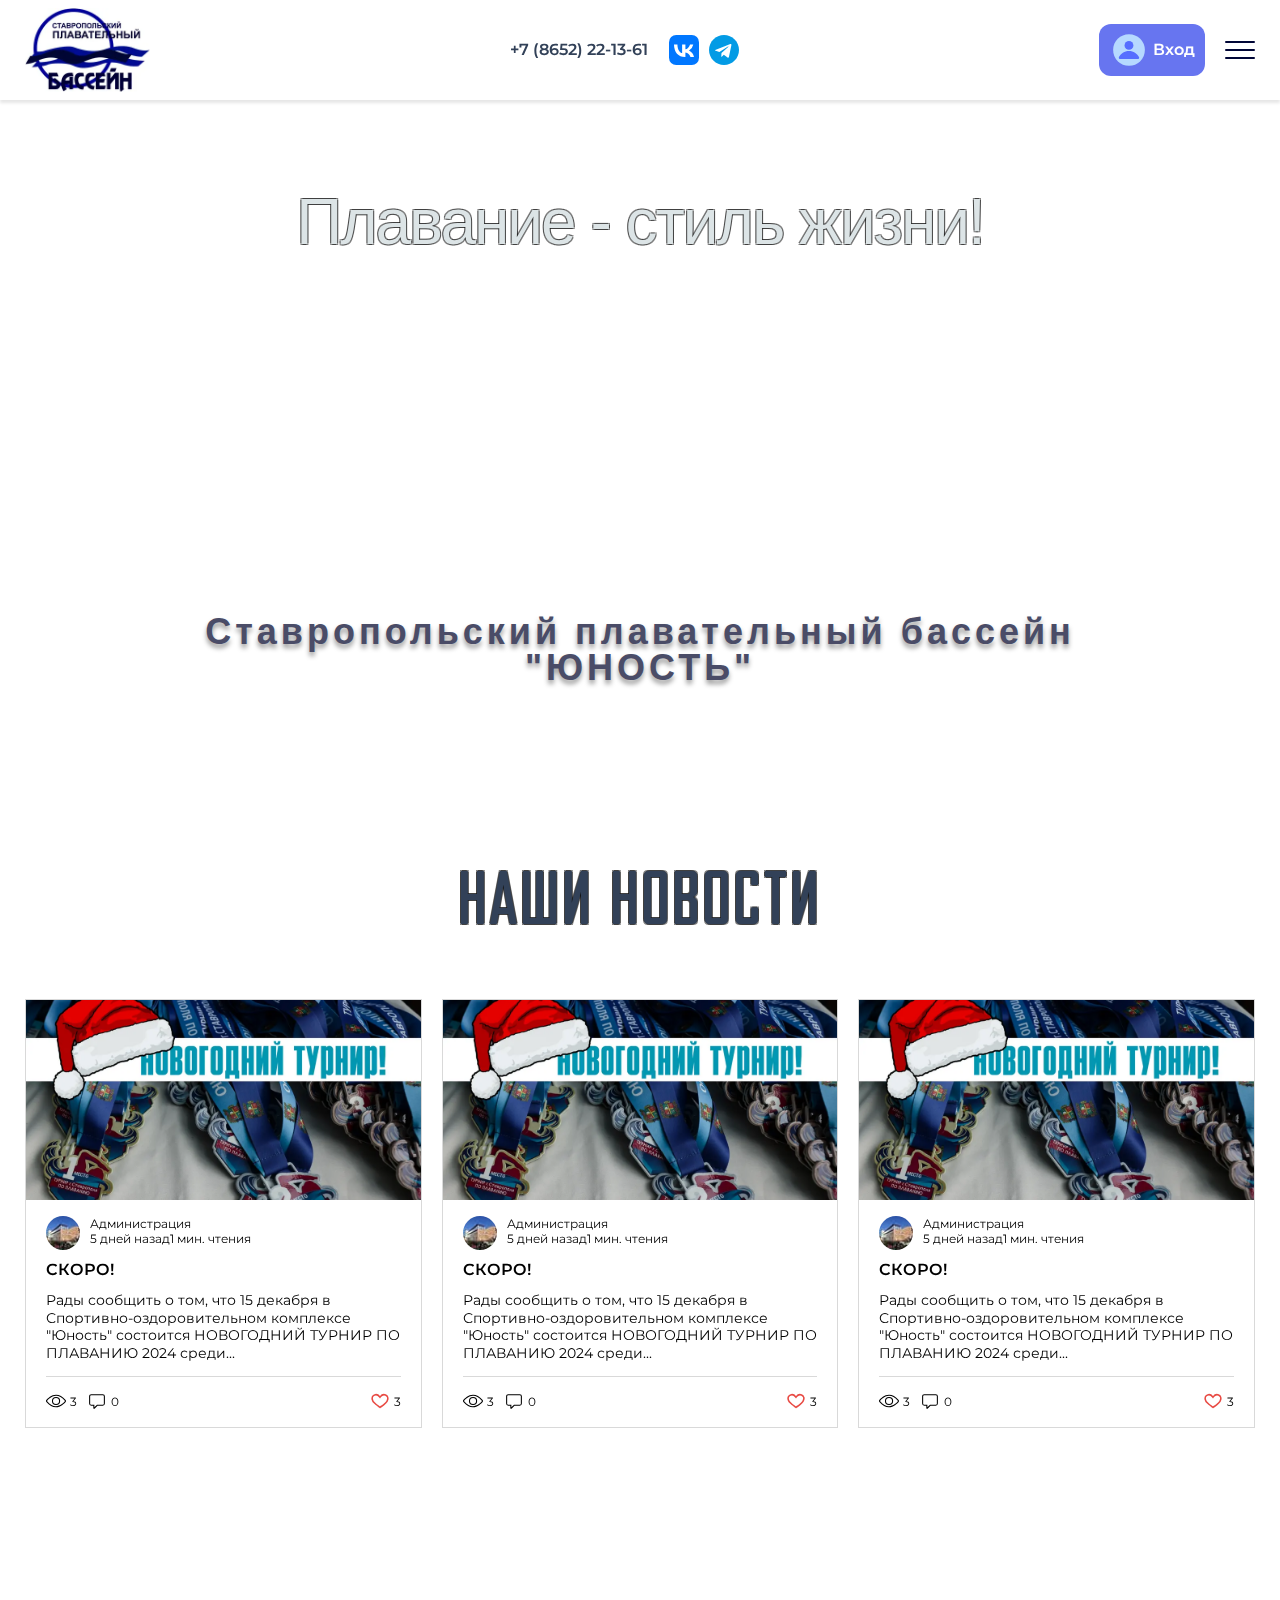
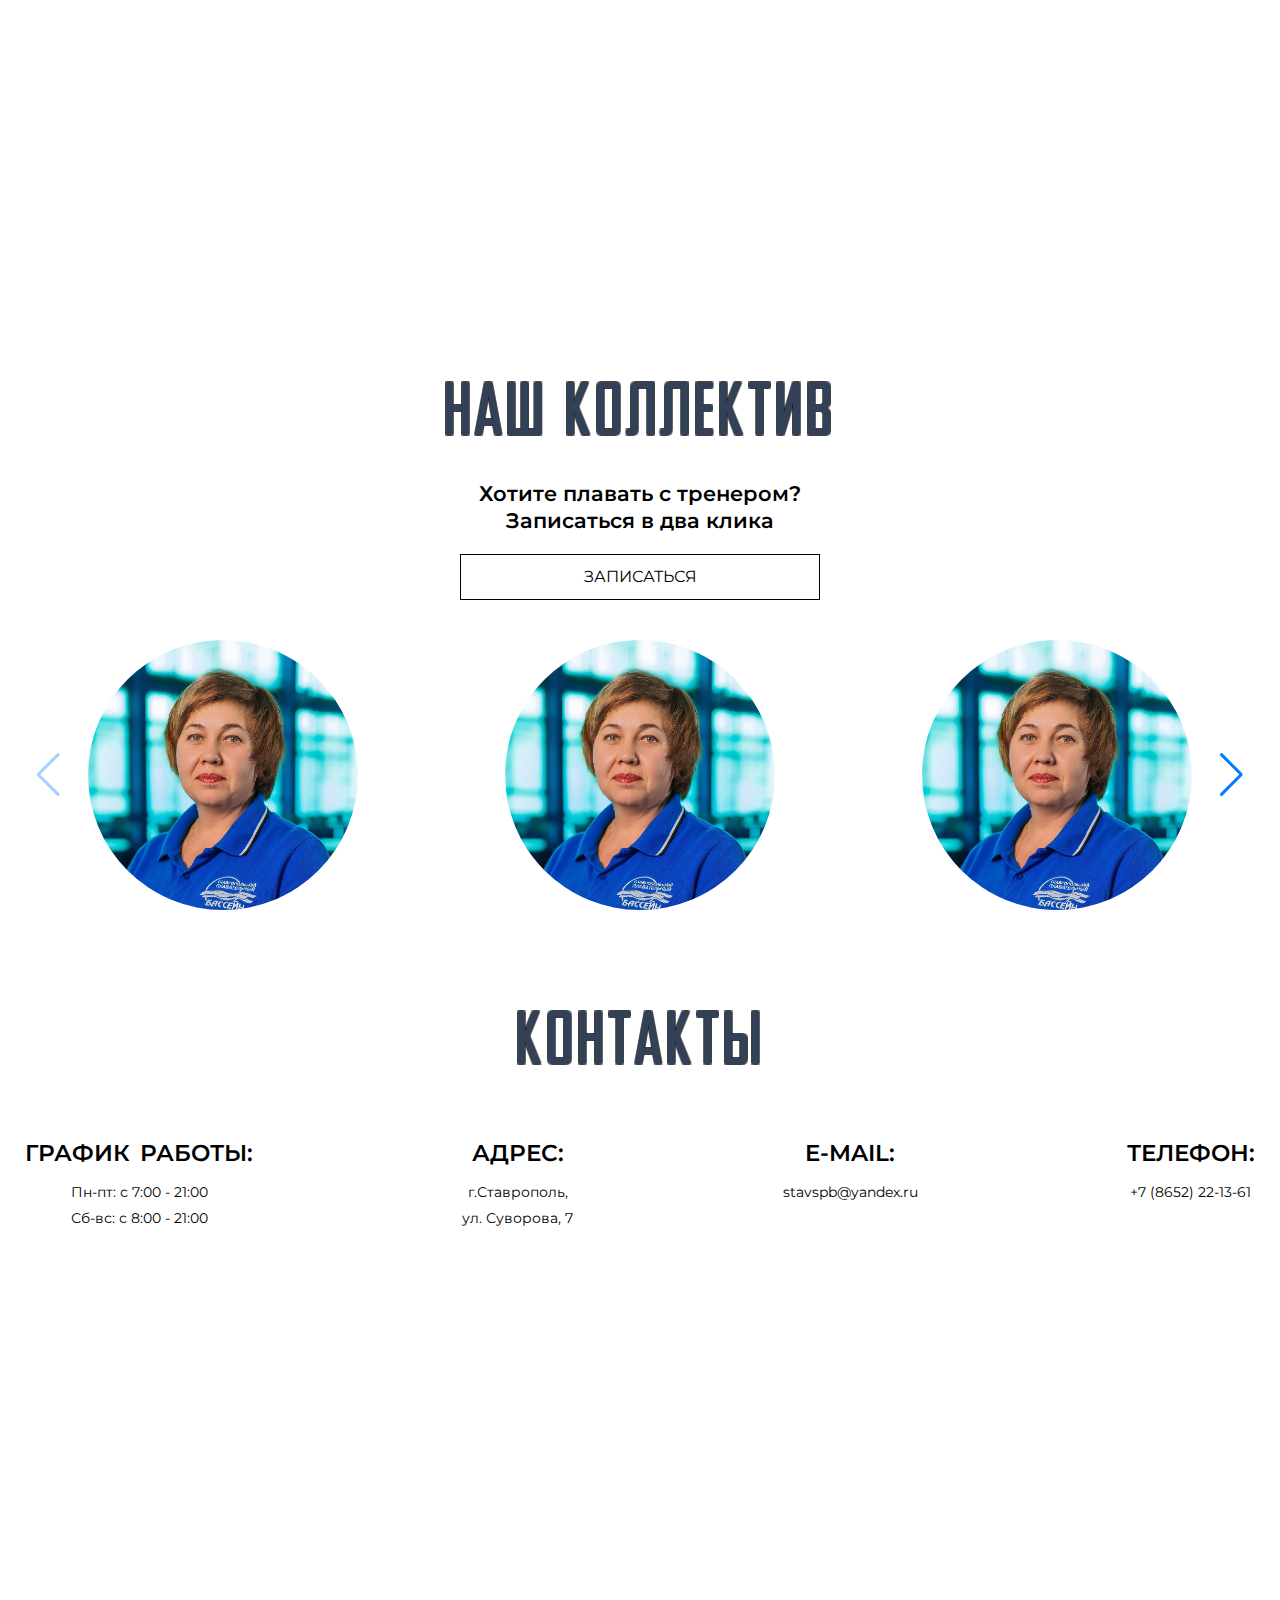
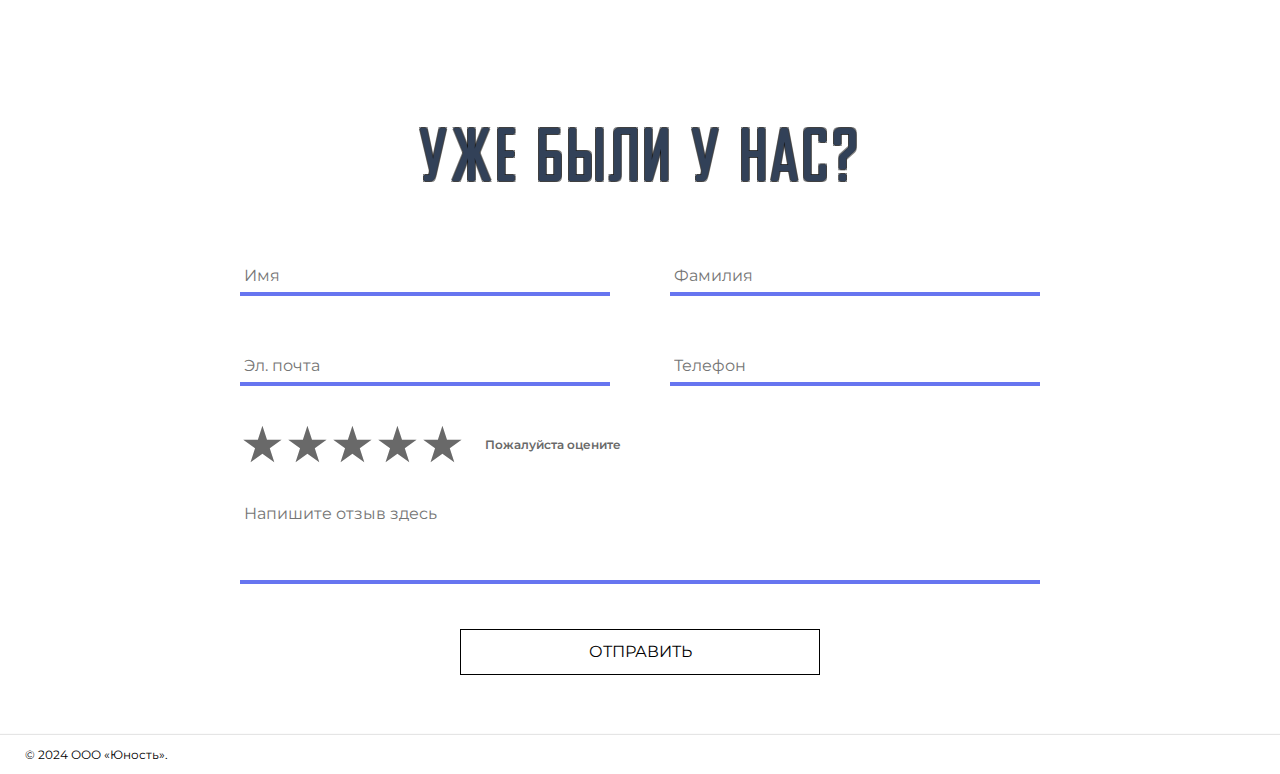
==== index.html @ 1361cef0 "1st" ====
<!doctype html>
<html lang="ru">

<head>
	<title>Noname</title>
	<meta charset="UTF-8" />
	<meta name="format-detection" content="telephone=no" />
	<!-- <style>body{opacity: 0;}</style> -->
	<link rel="stylesheet" href="css/style.min.css?_v=20241114011508" />
	<link rel="shortcut icon" href="favicon.ico" />
	<!-- <meta name="robots" content="noindex, nofollow"> -->
	<meta name="viewport" content="width=device-width, initial-scale=1.0" />
	<script src="https://api-maps.yandex.ru/2.1/?lang=ru_RU&amp;apikey=5bf7b08f-f96e-4f5e-b6ae-241251e7680e&_v=20241114011508"></script>
</head>

<body>
	<div class="wrapper">
		<header class="header">
			<div class="header__container">
				<div class="header__content">
					<a href="#" class="header__logo">
						<picture><source srcset="img/logo.webp" type="image/webp"><img src="img/logo.png" alt="" /></picture>
					</a>
					<ul class="header__list list-icons" data-da=".header__menu, 420, 1">
						<li class="list-icons__item" data-da=".menu__links, 550">
							<a href="tel:+78652221361" class="list-icons__link list-icons__link-phone">
								<span>+7 (8652) 22-13-61</span>
							</a>
						</li>
						<li class="list-icons__item">
							<a href="viber://chat?number=79637381992" class="list-icons__link">
								<svg>
									<use href="img/icons/icons.svg#vk"></use>
								</svg>
							</a>
						</li>
						<li class="list-icons__item">
							<a href="https://t.me/WinMedia39" class="list-icons__link">
								<svg>
									<use href="img/icons/icons.svg#tg"></use>
								</svg>
							</a>
						</li>
					</ul>
					<div class="header__right">
						<a href="#" class="btn header__link" data-da=".menu__links, 420">
							<svg>
								<use xlink:href="img/icons/icons.svg#profile"></use>
							</svg>
							<span>Вход</span>
						</a>
						<div class="header__menu menu">
							<button type="button" class="menu__icon icon-menu"><span></span></button>
							<nav class="menu__body">
								<div class="menu__container">
									<ul class="menu__links links">
										<li class="links__item">
											<a href="index.html" class="links__link">Главная</a>
										</li>
										<li class="links__item">
											<a href="about.html" class="links__link">О нас</a>
										</li>
										<li class="links__item">
											<a href="price.html" class="links__link">Прайс-лист</a>
										</li>
										<li class="links__item">
											<a href="time.html" class="links__link">Расписание групп</a>
										</li>
										<li class="links__item">
											<a href="water.html" class="links__link">Качество воды</a>
										</li>
										<!-- <li class="links__item">
                  <a href="#" class="links__link">Блог</a>
                </li> -->
									</ul>
								</div>
							</nav>
						</div>
					</div>
				</div>
			</div>
		</header>

		<main class="main">
			<section class="section-main">
				<div class="section-main__content">
					<video class="section-main__video" src="img/preview.mp4" autoplay muted loop></video>
					<div class="section-main__text">
						<h2 class="section-main__title">Плавание - стиль жизни!</h2>
						<h1 class="section-main__subtitle">Ставропольский плавательный бассейн "ЮНОСТЬ"</h1>
					</div>
				</div>
			</section>
			<section class="section-news">
				<div class="section-news__container">
					<h3 class="section-news__title title">НАШИ НОВОСТИ</h3>

					<div class="section-news__slider swiper">
						<div class="section-news__wrapper swiper-wrapper">
							<div class="section-news__slide swiper-slide">
								<div class="section-news__card card">
									<div class="card__img">
										<picture><source srcset="img/news/news1.webp" type="image/webp"><img src="img/news/news1.png" alt="" /></picture>
									</div>
									<div class="card__content">
										<div class="card__head card-head">
											<div class="card-head__ava">
												<picture><source srcset="img/news/ava1.webp" type="image/webp"><img src="img/news/ava1.jpg" alt="" /></picture>
											</div>
											<div class="card-head__author">
												<div class="card-head__name">Администрация</div>
												<div class="card-head__time">
													<span>5 дней назад</span>
													<span>1 мин. чтения</span>
												</div>
											</div>
										</div>
										<div class="card__title">СКОРО!</div>
										<p class="card__subtitle">
											Рады сообщить о том, что 15 декабря в Спортивно-оздоровительном комплексе "Юность" состоится
											НОВОГОДНИЙ ТУРНИР ПО ПЛАВАНИЮ 2024 среди...
										</p>
										<div class="card__foot">
											<ul class="card__icons">
												<li class="card__icon">
													<div class="card__link">
														<svg>
															<use xlink:href="img/icons/icons.svg#view"></use>
														</svg>
														<span>3</span>
													</div>
												</li>
												<li class="card__icon">
													<a href="#" class="card__link card__link-comment">
														<svg>
															<use xlink:href="img/icons/icons.svg#comment"></use>
														</svg>
														<span>0</span>
													</a>
												</li>
											</ul>
											<a href="#" class="card__link card__link-like">
												<svg>
													<use xlink:href="img/icons/icons.svg#like"></use>
												</svg>
												<span>3</span>
											</a>
										</div>
									</div>
								</div>
							</div>
							<div class="section-news__slide swiper-slide">
								<div class="section-news__card card">
									<div class="card__img">
										<picture><source srcset="img/news/news1.webp" type="image/webp"><img src="img/news/news1.png" alt="" /></picture>
									</div>
									<div class="card__content">
										<div class="card__head card-head">
											<div class="card-head__ava">
												<picture><source srcset="img/news/ava1.webp" type="image/webp"><img src="img/news/ava1.jpg" alt="" /></picture>
											</div>
											<div class="card-head__author">
												<div class="card-head__name">Администрация</div>
												<div class="card-head__time">
													<span>5 дней назад</span>
													<span>1 мин. чтения</span>
												</div>
											</div>
										</div>
										<div class="card__title">СКОРО!</div>
										<p class="card__subtitle">
											Рады сообщить о том, что 15 декабря в Спортивно-оздоровительном комплексе "Юность" состоится
											НОВОГОДНИЙ ТУРНИР ПО ПЛАВАНИЮ 2024 среди...
										</p>
										<div class="card__foot">
											<ul class="card__icons">
												<li class="card__icon">
													<div class="card__link">
														<svg>
															<use xlink:href="img/icons/icons.svg#view"></use>
														</svg>
														<span>3</span>
													</div>
												</li>
												<li class="card__icon">
													<a href="#" class="card__link card__link-comment">
														<svg>
															<use xlink:href="img/icons/icons.svg#comment"></use>
														</svg>
														<span>0</span>
													</a>
												</li>
											</ul>
											<a href="#" class="card__link card__link-like">
												<svg>
													<use xlink:href="img/icons/icons.svg#like"></use>
												</svg>
												<span>3</span>
											</a>
										</div>
									</div>
								</div>
							</div>
							<div class="section-news__slide swiper-slide">
								<div class="section-news__card card">
									<div class="card__img">
										<picture><source srcset="img/news/news1.webp" type="image/webp"><img src="img/news/news1.png" alt="" /></picture>
									</div>
									<div class="card__content">
										<div class="card__head card-head">
											<div class="card-head__ava">
												<picture><source srcset="img/news/ava1.webp" type="image/webp"><img src="img/news/ava1.jpg" alt="" /></picture>
											</div>
											<div class="card-head__author">
												<div class="card-head__name">Администрация</div>
												<div class="card-head__time">
													<span>5 дней назад</span>
													<span>1 мин. чтения</span>
												</div>
											</div>
										</div>
										<div class="card__title">СКОРО!</div>
										<p class="card__subtitle">
											Рады сообщить о том, что 15 декабря в Спортивно-оздоровительном комплексе "Юность" состоится
											НОВОГОДНИЙ ТУРНИР ПО ПЛАВАНИЮ 2024 среди...
										</p>
										<div class="card__foot">
											<ul class="card__icons">
												<li class="card__icon">
													<div class="card__link">
														<svg>
															<use xlink:href="img/icons/icons.svg#view"></use>
														</svg>
														<span>3</span>
													</div>
												</li>
												<li class="card__icon">
													<a href="#" class="card__link card__link-comment">
														<svg>
															<use xlink:href="img/icons/icons.svg#comment"></use>
														</svg>
														<span>0</span>
													</a>
												</li>
											</ul>
											<a href="#" class="card__link card__link-like">
												<svg>
													<use xlink:href="img/icons/icons.svg#like"></use>
												</svg>
												<span>3</span>
											</a>
										</div>
									</div>
								</div>
							</div>
						</div>

						<div class="swiper-pagination swiper-pagination-news"></div>

						<button type="button" class="swiper-button-prev swiper-button-prev-news"></button>
						<button type="button" class="swiper-button-next swiper-button-next-news"></button>
					</div>
				</div>
			</section>
			<section class="section-video">
				<div class="section-video__container">
					<iframe frameborder="0" allowfullscreen="" allow="accelerometer; autoplay; clipboard-write; encrypted-media; gyroscope; picture-in-picture; web-share" referrerpolicy="strict-origin-when-cross-origin" title="Бассейн Юность" width="100%" height="100%" src="https://www.youtube.com/embed/LlNgFxNyD-4?autoplay=0&amp;mute=0&amp;controls=1&amp;loop=0&amp;origin=https%3A%2F%2Fwww.spb26.com&amp;playsinline=1&amp;enablejsapi=1&amp;widgetid=1" id="widget2" data-gtm-yt-inspected-7="true" class="section-video__video"></iframe>
				</div>
			</section>
			<section class="section-team">
				<div class="section-team__container">
					<div class="section-team__content">
						<h3 class="section-team__title title">НАШ КОЛЛЕКТИВ</h3>
						<p class="section-team__subtitle">
							<span>Хотите плавать с тренером? Записаться в два клика</span>
						</p>
						<div class="section-team__button">
							<a href="#" class="section-team__btn btn-outline">Записаться</a>
						</div>
						<div class="section-team__slider swiper">
							<div data-gallery class="section-team__wrapper swiper-wrapper">
								<div class="section-team__slide swiper-slide">
									<div class="section-team__slide">
										<a href="img/team/2.jpg" class="section-team__link">
											<picture><source srcset="img/team/1.webp" type="image/webp"><img src="img/team/1.jpg" alt="" /></picture>
										</a>
									</div>
								</div>
								<div class="section-team__slide swiper-slide">
									<div class="section-team__slide">
										<a href="img/team/2.jpg" class="section-team__link">
											<picture><source srcset="img/team/1.webp" type="image/webp"><img src="img/team/1.jpg" alt="" /></picture>
										</a>
									</div>
								</div>
								<div class="section-team__slide swiper-slide">
									<div class="section-team__slide">
										<a href="img/team/2.jpg" class="section-team__link">
											<picture><source srcset="img/team/1.webp" type="image/webp"><img src="img/team/1.jpg" alt="" /></picture>
										</a>
									</div>
								</div>
								<div class="section-team__slide swiper-slide">
									<div class="section-team__slide">
										<a href="img/team/2.jpg" class="section-team__link">
											<picture><source srcset="img/team/1.webp" type="image/webp"><img src="img/team/1.jpg" alt="" /></picture>
										</a>
									</div>
								</div>
							</div>

							<button type="button" class="swiper-button-prev swiper-button-prev-team"></button>
							<button type="button" class="swiper-button-next swiper-button-next-team"></button>
						</div>
					</div>
				</div>
			</section>
			<section class="section-contacts">
				<div class="section-contacts__container">
					<h3 class="section-contacts__title title">КОНТАКТЫ</h3>
					<ul class="section-contacts__list list-info">
						<li>
							<h4 class="list-info__title">ГРАФИК РАБОТЫ:</h4>
							<div class="list-info__subtitle">
								<span>Пн-пт: с 7:00 - 21:00</span>
								<span>Сб-вс: с 8:00 - 21:00</span>
							</div>
						</li>
						<li>
							<h4 class="list-info__title">АДРЕС:</h4>
							<div class="list-info__subtitle">
								<span>г.Ставрополь,</span>
								<span>ул. Суворова, 7</span>
							</div>
						</li>
						<li>
							<h4 class="list-info__title">E-MAIL:</h4>
							<div class="list-info__subtitle">
								<a href="#" class="list-info__link">stavspb@yandex.ru</a>
							</div>
						</li>
						<li>
							<h4 class="list-info__title">ТЕЛЕФОН:</h4>
							<div class="list-info__subtitle">
								<span>+7 (8652) 22-13-61</span>
							</div>
						</li>
					</ul>
					<div class="section-contacts__map map">
						<div id="map"></div>
					</div>
				</div>
			</section>
			<section class="section-form">
				<div class="section-form__container">
					<div class="section-form__content">
						<h3 class="section-form__title title">УЖЕ БЫЛИ У НАС?</h3>
						<form action="#" class="section-form__form form">
							<ul class="form__inputs">
								<li class="form__input">
									<input autocomplete="off" type="text" name="form[]" data-error="" placeholder="Имя" class="form__data input" />
								</li>
								<li class="form__input">
									<input autocomplete="off" type="text" name="form[]" data-error="" placeholder="Фамилия" class="form__data input" />
								</li>
								<li class="form__input">
									<input autocomplete="off" type="text" name="form[]" data-error="" placeholder="Эл. почта" class="form__data input" />
								</li>
								<li class="form__input">
									<input autocomplete="off" type="text" name="form[]" data-error="" placeholder="Телефон" class="form__data input" />
								</li>
							</ul>
							<div class="form__rating rating rating_set">
								<div class="rating__body">
									<div class="rating__active"></div>
									<div class="rating__items">
										<input type="radio" class="rating__item" value="1" data-rating="Плохо" name="rating" />
										<input type="radio" class="rating__item" value="2" data-rating="Средне" name="rating" />
										<input type="radio" class="rating__item" value="3" data-rating="Хорошо" name="rating" />
										<input type="radio" class="rating__item" value="4" data-rating="Очень хорошо
                    " name="rating" />
										<input type="radio" class="rating__item" value="5" data-rating="Великолепно" name="rating" />
									</div>
								</div>
								<div class="rating__value">Пожалуйста оцените</div>
							</div>
							<textarea placeholder="Напишите отзыв здесь" name="#" id="#" class="form__textarea textarea"></textarea>
							<div class="form__button">
								<button class="form__btn btn-outline">Отправить</button>
							</div>
						</form>
					</div>
				</div>
			</section>
		</main>
		<footer class="footer">
			<div class="footer__container">
				<div class="footer__text">
					<p class="footer__info">
						<span>© 2024 ООО «Юность».</span>
					</p>
				</div>
			</div>
		</footer>

	</div>
	<script src="js/app.min.js?_v=20241114011508"></script>

</body>

</html>
---- css/style.min.css ----
@import url(https://fonts.googleapis.com/css?family=Montserrat:regular,500,600,700&display=swap);@import url(https://fonts.googleapis.com/css?family=Open+Sans:300,regular,500,600,700,800,300italic,italic,500italic,600italic,700italic,800italic);@import url(https://fonts.googleapis.com/css?family=Oswald:200,300,regular,500,600,700);@font-face{font-family:Agency;font-display:swap;src:url(../fonts/Agency.woff2) format("woff2"),url(../fonts/Agency.woff) format("woff");font-weight:400;font-style:normal}@font-face{font-family:Headlines;font-display:swap;src:url(../fonts/Headlines-Bold.woff2) format("woff2"),url(../fonts/Headlines-Bold.woff) format("woff");font-weight:700;font-style:normal}@font-face{font-family:Headlines;font-display:swap;src:url(../fonts/Headlines-Regular.woff2) format("woff2"),url(../fonts/Headlines-Regular.woff) format("woff");font-weight:400;font-style:normal}*{padding:0;margin:0;border:0}*,:after,:before{-webkit-box-sizing:border-box;box-sizing:border-box}body,html{height:100%;min-width:320px}body{line-height:1;font-family:Montserrat;font-size:1rem;-ms-text-size-adjust:100%;-moz-text-size-adjust:100%;-webkit-text-size-adjust:100%;-webkit-font-smoothing:antialiased;-moz-osx-font-smoothing:grayscale}button,input,textarea{font-family:Montserrat;font-size:inherit;line-height:inherit}button{cursor:pointer;color:inherit;background-color:rgba(0,0,0,0)}a{color:inherit;text-decoration:none}ul li{list-style:none}img{vertical-align:top}h1,h2,h3,h4,h5,h6{font-weight:inherit;font-size:inherit}.wrapper{min-height:100%;display:-webkit-box;display:-ms-flexbox;display:flex;-webkit-box-orient:vertical;-webkit-box-direction:normal;-ms-flex-direction:column;flex-direction:column;overflow:hidden;font-weight:400;background:#fff;font-family:Montserrat;color:#000;line-height:1.25}@supports (overflow:clip){.wrapper{overflow:clip}}.wrapper>main{-webkit-box-flex:1;-ms-flex:1 1 auto;flex:1 1 auto}.wrapper>*{min-width:0}[class*=__container]{max-width:78.75rem;margin:0 auto;padding:0 .9375rem}input[type=email],input[type=tel],input[type=text],textarea{-webkit-appearance:none;-moz-appearance:none;appearance:none}.input{border-radius:0!important;width:100%;display:block;padding:0 20px;border:1px solid #eee}.input[placeholder]:not([data-placeholder-nohiden])::-webkit-input-placeholder{-webkit-transition:opacity .3s;transition:opacity .3s}.input[placeholder]:not([data-placeholder-nohiden])::-moz-placeholder{-moz-transition:opacity .3s;transition:opacity .3s}.input[placeholder]:not([data-placeholder-nohiden]):-ms-input-placeholder{-ms-transition:opacity .3s;transition:opacity .3s}.input[placeholder]:not([data-placeholder-nohiden])::-ms-input-placeholder{-ms-transition:opacity .3s;transition:opacity .3s}.input[placeholder]:not([data-placeholder-nohiden])::placeholder{-webkit-transition:opacity .3s;transition:opacity .3s}.input[placeholder]:not([data-placeholder-nohiden]):focus::-webkit-input-placeholder{opacity:0}.input[placeholder]:not([data-placeholder-nohiden]):focus::-moz-placeholder{opacity:0}.input[placeholder]:not([data-placeholder-nohiden]):focus:-ms-input-placeholder{opacity:0}.input[placeholder]:not([data-placeholder-nohiden]):focus::-ms-input-placeholder{opacity:0}.input[placeholder]:not([data-placeholder-nohiden]):focus::placeholder{opacity:0}textarea.input{resize:none;padding:0 0}.rating{display:-webkit-box;display:-ms-flexbox;display:flex;-webkit-box-align:end;-ms-flex-align:end;align-items:flex-end;font-size:50px;line-height:.75;-webkit-transition:opacity .3s ease 0s;transition:opacity .3s ease 0s;color:#696969}.rating.rating_sending{opacity:.2}.rating.rating_set .rating__active,.rating.rating_set .rating__item{cursor:pointer}.rating__body{position:relative}.rating__body::before{content:"★★★★★";display:block}.rating__active{position:absolute;width:0%;height:100%;top:0;left:0;overflow:hidden}.rating__active::before{content:"★★★★★";position:absolute;display:-webkit-box;display:-ms-flexbox;display:flex;width:100%;height:100%;top:0;left:0;color:#ffd300}.rating__items{display:-webkit-box;display:-ms-flexbox;display:flex;position:absolute;width:100%;height:100%;top:0;left:0}.rating__item{-webkit-box-flex:0;-ms-flex:0 0 20%;flex:0 0 20%;height:100%;opacity:0}.rating__value{font-size:12px;font-weight:600;color:#696969;line-height:1;padding:0 0 0 10px}[class*=-ibg]{position:relative}[class*=-ibg] img{position:absolute;width:100%;height:100%;top:0;left:0;-o-object-fit:cover;object-fit:cover}[class*=-ibg--contain] img{-o-object-fit:contain;object-fit:contain}.btn{padding:6px 10px;border-radius:12px;background-color:#6775f0;color:#fff;font-weight:600;-webkit-transition:all .3s ease 0s;transition:all .3s ease 0s}.btn:hover{background-color:#5e6ad6}.title{text-align:center;font-family:Agency;font-size:100px;color:#324158;letter-spacing:4px;text-shadow:rgba(0,0,0,.498) -1px -1px 0,rgba(0,0,0,.498) -1px 1px 0,rgba(0,0,0,.498) 1px 1px 0,rgba(0,0,0,.498) 1px -1px 0}.input{padding-left:4px;padding-right:4px;padding-bottom:6px;border:none;border-bottom:4px solid #6775f0}.input:focus{outline:0}.textarea{padding-left:4px;padding-right:4px;padding-bottom:6px;border:none;border-bottom:4px solid #6775f0;width:100%;resize:none}.textarea:focus{outline:0}.btn-outline{display:-webkit-inline-box;display:-ms-inline-flexbox;display:inline-flex;-webkit-box-align:center;-ms-flex-align:center;align-items:center;-webkit-box-pack:center;-ms-flex-pack:center;justify-content:center;border:1px solid #000;max-width:360px;width:100%;padding:12px;text-transform:uppercase;-webkit-transition:all .3s ease 0s;transition:all .3s ease 0s}.btn-outline:hover{border:1px solid #fff;color:#fff;background-color:#000}.btn-dark{display:-webkit-inline-box;display:-ms-inline-flexbox;display:inline-flex;-webkit-box-align:center;-ms-flex-align:center;align-items:center;-webkit-box-pack:center;-ms-flex-pack:center;justify-content:center;border:1px solid #fff;background-color:#000;color:#fff;max-width:360px;width:100%;padding:12px;text-transform:uppercase;-webkit-transition:all .3s ease 0s;transition:all .3s ease 0s}.btn-dark:hover{border:1px solid #000;background-color:#111}.title-main{text-align:center;font-family:Oswald;font-size:34px;color:#324158;letter-spacing:4px;text-shadow:rgba(0,0,0,.4) 0 4px 5px}.subtitle{font-family:Oswald;font-size:26px;line-height:1.5}.header{z-index:100;background-color:#fff;position:fixed;width:100%;-webkit-box-shadow:0 3px 3px 0 rgba(0,0,0,.1019607843);box-shadow:0 3px 3px 0 rgba(0,0,0,.1019607843)}.header__content{padding-top:8px;padding-bottom:8px;display:-webkit-box;display:-ms-flexbox;display:flex;-webkit-box-pack:justify;-ms-flex-pack:justify;justify-content:space-between;-webkit-box-align:center;-ms-flex-align:center;align-items:center}.header__right{display:-webkit-box;display:-ms-flexbox;display:flex;-webkit-box-align:center;-ms-flex-align:center;align-items:center;gap:20px}.header__logo{display:-webkit-inline-box;display:-ms-inline-flexbox;display:inline-flex;height:100%}.header__logo img{height:94px;width:auto}.header__list{display:-webkit-box;display:-ms-flexbox;display:flex;gap:10px}.header__menu{display:-webkit-box;display:-ms-flexbox;display:flex;-webkit-box-align:center;-ms-flex-align:center;align-items:center;gap:14px}.header__link{display:-webkit-inline-box;display:-ms-inline-flexbox;display:inline-flex;-webkit-box-align:center;-ms-flex-align:center;align-items:center;gap:4px;font-weight:600}.header__link svg{width:40px;height:40px}.menu{display:-webkit-inline-box;display:-ms-inline-flexbox;display:inline-flex}.menu__container{height:100%;width:100%}.menu__body{margin-top:16px;position:fixed;left:0;width:100%;background-color:#6775f0;display:none;top:94px}.menu-open .menu__body{display:-webkit-box;display:-ms-flexbox;display:flex}.menu__links{display:-webkit-box;display:-ms-flexbox;display:flex;gap:20px;-ms-flex-wrap:wrap;flex-wrap:wrap}.links{width:100%;padding:14px 0}.links__link{color:#fff;font-weight:600;font-size:18px;-webkit-transition:all .3s ease 0s;transition:all .3s ease 0s}.links__link:hover{color:#d9ddff}.list-icons{display:-webkit-box;display:-ms-flexbox;display:flex;-webkit-box-align:center;-ms-flex-align:center;align-items:center;gap:10px}.list-icons__link{display:-webkit-box;display:-ms-flexbox;display:flex;-webkit-box-align:center;-ms-flex-align:center;align-items:center;gap:4px;color:#324158}.list-icons__link-phone{padding-right:16px;font-weight:600}.list-icons__link svg{width:30px;height:30px}.icon-menu{display:block;position:relative;width:1.875rem;height:18px;z-index:5}.icon-menu span,.icon-menu::after,.icon-menu::before{content:"";-webkit-transition:all .3s ease 0s;transition:all .3s ease 0s;right:0;position:absolute;width:100%;height:.125rem;border-radius:18px;background-color:#000636}.icon-menu::before{top:0}.icon-menu::after{bottom:0}.icon-menu span{top:calc(50% - .0625rem)}.menu-open .icon-menu span{width:0}.menu-open .icon-menu::before{top:calc(50% - .0625rem);-webkit-transform:rotate(-45deg);-ms-transform:rotate(-45deg);transform:rotate(-45deg)}.menu-open .icon-menu::after{bottom:calc(50% - .0625rem);-webkit-transform:rotate(45deg);-ms-transform:rotate(45deg);transform:rotate(45deg)}.footer{-webkit-box-shadow:0 -1px 1px 0 rgba(0,0,0,.1);box-shadow:0 -1px 1px 0 rgba(0,0,0,.1);padding:12px 0}.footer__container{text-align:center}.footer__text{display:-webkit-box;display:-ms-flexbox;display:flex;line-height:1.23;color:#000;font-size:13px}body{padding-right:0!important}main{padding-top:16px}.section-main{overflow:hidden;position:relative;top:0;left:0;z-index:1}.section-main__content{width:100%;display:-webkit-box;display:-ms-flexbox;display:flex;-webkit-box-orient:vertical;-webkit-box-direction:normal;-ms-flex-direction:column;flex-direction:column;-webkit-box-align:center;-ms-flex-align:center;align-items:center}.section-main__title{padding:0 15px;margin-top:110px;font-size:80px;text-align:center;font-family:Arial;font-weight:400;color:#dce4e6;letter-spacing:-2px;text-shadow:rgba(0,0,0,.498) -1px -1px 0,rgba(0,0,0,.498) -1px 1px 0,rgba(0,0,0,.498) 1px 1px 0,rgba(0,0,0,.498) 1px -1px 0}.section-main__subtitle{letter-spacing:4px;margin-top:440px;width:100%;font-family:Arial;padding:0 15px;font-weight:600;text-shadow:rgba(0,0,0,.4) 0 4px 5px;font-size:44px;color:#4a4c67;max-width:900px;text-align:center;line-height:1}.section-main__video{position:absolute;z-index:0;top:0;left:0;width:100%;height:100%;-o-object-fit:cover;object-fit:cover}.section-main__text{z-index:2;width:100%;display:-webkit-box;display:-ms-flexbox;display:flex;-webkit-box-orient:vertical;-webkit-box-direction:normal;-ms-flex-direction:column;flex-direction:column;-webkit-box-align:center;-ms-flex-align:center;align-items:center;margin-bottom:80px}.section-news{margin-top:120px;z-index:10}.section-news__card{margin-top:50px}.card{border:1px solid rgba(199,199,199,.6745098039);display:-webkit-box;display:-ms-flexbox;display:flex;-webkit-box-orient:vertical;-webkit-box-direction:normal;-ms-flex-direction:column;flex-direction:column;font-size:12px}.card__img{position:relative;top:0;left:0;width:100%;height:200px}.card__img img{position:absolute;top:0;left:0;width:100%;height:100%;-o-object-fit:cover;object-fit:cover}.card__title{margin-top:10px;font-size:16px;font-weight:600}.card__subtitle{margin-top:12px;font-size:14px}.card__content{padding:16px 20px}.card__foot{border-top:1px solid rgba(199,199,199,.6745098039);margin-top:14px;padding-top:14px;display:-webkit-box;display:-ms-flexbox;display:flex;-webkit-box-pack:justify;-ms-flex-pack:justify;justify-content:space-between}.card__icons{display:-webkit-box;display:-ms-flexbox;display:flex;gap:10px}.card__link{display:-webkit-box;display:-ms-flexbox;display:flex;-webkit-box-align:center;-ms-flex-align:center;align-items:center;gap:4px}.card__link-like{fill:transparent;stroke:#e84a43;stroke-width:1.5px;-webkit-transition:fill .25s;transition:fill .25s}.card__link-like:hover{fill:#e84a43}.card__link-comment{-webkit-transition:all .3s ease 0s;transition:all .3s ease 0s}.card__link-comment:hover{fill:green}.card__link svg{width:20px;height:20px}.card-head{display:-webkit-box;display:-ms-flexbox;display:flex;gap:10px}.card-head__ava{position:relative;top:0;left:0;width:34px;height:34px;border-radius:50%;overflow:hidden}.card-head__ava img{position:absolute;top:0;left:0;width:100%;height:100%;-o-object-fit:cover;object-fit:cover}.card-head__time{display:-webkit-box;display:-ms-flexbox;display:flex}.section-video{margin-top:80px;z-index:10}.section-video__video{height:540px;width:100%}.section-team__container{width:100%}.section-team__content{width:100%}.section-team__subtitle{display:-webkit-box;display:-ms-flexbox;display:flex;-webkit-box-pack:center;-ms-flex-pack:center;justify-content:center;-webkit-box-align:center;-ms-flex-align:center;align-items:center;width:100%;margin-top:20px;text-align:center;font-weight:600}.section-team__subtitle span{max-width:400px;font-size:25px;font-weight:600;text-align:center}.section-team__button{margin-top:20px;width:100%;display:-webkit-box;display:-ms-flexbox;display:flex;-webkit-box-pack:center;-ms-flex-pack:center;justify-content:center}.section-team__slider{margin-top:40px}.section-team__slide{display:-webkit-box;display:-ms-flexbox;display:flex;-webkit-box-align:center;-ms-flex-align:center;align-items:center;-webkit-box-pack:center;-ms-flex-pack:center;justify-content:center}.section-team__slide img{width:270px;height:270px;border-radius:50%;-o-object-fit:cover;object-fit:cover;overflow:hidden}.section-contacts{margin-top:80px;margin-bottom:80px}.section-contacts__list{margin-top:60px}.section-contacts__map{margin-top:60px}.list-info{display:-webkit-box;display:-ms-flexbox;display:flex;-webkit-box-pack:justify;-ms-flex-pack:justify;justify-content:space-between;gap:10px}.list-info__title{line-height:1.8em;text-align:center;font-size:25px;font-weight:600;word-spacing:4px}.list-info__subtitle{margin-top:10px;font-size:14px;display:-webkit-box;display:-ms-flexbox;display:flex;-webkit-box-orient:vertical;-webkit-box-direction:normal;-ms-flex-direction:column;flex-direction:column;-webkit-box-align:center;-ms-flex-align:center;align-items:center;gap:8px}#map{width:100%;height:400px}.section-form{margin-bottom:60px}.section-form__content{width:100%;margin:0 auto;max-width:800px}.section-form__form{margin-top:60px}.form__inputs{display:-ms-grid;display:grid;gap:60px;-ms-grid-columns:(1fr)[2];grid-template-columns:repeat(2,1fr);-ms-grid-rows:(1fr)[2];grid-template-rows:repeat(2,1fr)}.form__rating{margin-top:40px;display:-webkit-box;display:-ms-flexbox;display:flex;gap:10px;-webkit-box-align:center;-ms-flex-align:center;align-items:center}.form__button{margin-top:40px;text-align:center}.form__textarea{margin-top:40px;height:80px}.section-about{margin-top:40px}.section-about__container{max-width:800px}.section-about__content{width:100%}.section-about__title{margin-bottom:10px}.section-about__p{font-weight:400;font-size:22px;line-height:1.7;font-weight:400;font-family:Oswald;margin-bottom:40px}.section-about__images{text-align:center;margin:0 auto;margin-bottom:40px;display:-webkit-box;display:-ms-flexbox;display:flex;gap:10px;-webkit-box-pack:justify;-ms-flex-pack:justify;justify-content:space-between;-ms-flex-wrap:wrap;flex-wrap:wrap}.section-about__img{position:relative;top:0;left:0;width:100%;height:300px;-webkit-box-flex:0;-ms-flex:0 0 calc(50% - 5px);flex:0 0 calc(50% - 5px)}.section-about__img img{position:absolute;top:0;left:0;width:100%;height:100%;-o-object-fit:cover;object-fit:cover}.section-about__images-mini .section-about__img{height:220px}.section-about__link{font-size:26px;border-radius:6px;font-family:Oswald;color:#6775f0;-webkit-transition:all .3s ease 0s;transition:all .3s ease 0s}.section-about__link:hover{color:#5e6ad6}.section-rules{margin-top:60px;margin-bottom:60px}.section-rules__container{max-width:800px}.section-rules__title{font-family:Oswald;font-size:30px;line-height:1.3}.section-rules__buttons{margin-top:36px;display:-webkit-box;display:-ms-flexbox;display:flex;gap:20px;-ms-flex-wrap:wrap;flex-wrap:wrap}.section-rules__button{font-family:Oswald}.section-rules__btn{display:-webkit-inline-box;display:-ms-inline-flexbox;display:inline-flex;padding:14px 46px}.section-price{margin-top:20px}.section-price__container{width:100%;max-width:900px}.section-price__images{text-align:center;margin:0 auto;display:-webkit-box;display:-ms-flexbox;display:flex;-webkit-box-orient:vertical;-webkit-box-direction:normal;-ms-flex-direction:column;flex-direction:column}.section-price__img{display:-webkit-inline-box;display:-ms-inline-flexbox;display:inline-flex}.section-price__img img{width:100%;height:100%}.section-time{margin-top:40px;margin-bottom:40px}.section-time__container{max-width:658px;text-align:center}.section-time__list{margin-top:20px}.section-time__img img{width:100%}.section-water{margin-top:40px;margin-bottom:40px}.section-water__container{width:100%;text-align:center;max-width:940px}.section-water__subtitle{margin:0 auto;margin-top:20px;max-width:610px}.section-water__list{margin-top:40px}.list-water{width:100%;display:-ms-grid;display:grid;-ms-grid-columns:(1fr)[6];grid-template-columns:repeat(6,1fr);-ms-grid-rows:(1fr)[3];grid-template-rows:repeat(3,1fr);grid-auto-rows:1fr;gap:10px;-ms-flex-wrap:wrap;flex-wrap:wrap}.list-water__link{width:100%;display:-webkit-inline-box;display:-ms-inline-flexbox;display:inline-flex;-webkit-box-align:center;-ms-flex-align:center;align-items:center;-webkit-box-pack:center;-ms-flex-pack:center;justify-content:center;padding:12px 0;border:1px solid #000;background-color:#fff;color:#000;border-radius:4px;-webkit-transition:all .3s ease 0s;transition:all .3s ease 0s}.list-water__link:hover{background-color:#000;color:#fff}.swiper{overflow:hidden}.swiper-initialized{-ms-touch-action:pan-y;touch-action:pan-y}.swiper-wrapper{width:100%;height:100%;-webkit-box-sizing:content-box;box-sizing:content-box;display:-webkit-box;display:-ms-flexbox;display:flex;position:relative}.swiper-vertical .swiper-wrapper{-webkit-box-orient:vertical;-webkit-box-direction:normal;-ms-flex-direction:column;flex-direction:column}.swiper-autoheight .swiper-wrapper{-webkit-box-align:start;-ms-flex-align:start;align-items:flex-start}.swiper-initialized .swiper-slide{-ms-flex-negative:0;flex-shrink:0}.swiper-android .swiper-slide,.swiper-android .swiper-wrapper{-webkit-transform:translate3d(0,0,0);transform:translate3d(0,0,0)}.swiper-button-lock{display:none!important}@font-face{font-family:swiper-icons;src:url("data:application/font-woff;charset=utf-8;base64, [base64]//wADZ2x5ZgAAAywAAADMAAAD2MHtryVoZWFkAAABbAAAADAAAAA2E2+eoWhoZWEAAAGcAAAAHwAAACQC9gDzaG10eAAAAigAAAAZAAAArgJkABFsb2NhAAAC0AAAAFoAAABaFQAUGG1heHAAAAG8AAAAHwAAACAAcABAbmFtZQAAA/gAAAE5AAACXvFdBwlwb3N0AAAFNAAAAGIAAACE5s74hXjaY2BkYGAAYpf5Hu/j+W2+MnAzMYDAzaX6QjD6/4//Bxj5GA8AuRwMYGkAPywL13jaY2BkYGA88P8Agx4j+/8fQDYfA1AEBWgDAIB2BOoAeNpjYGRgYNBh4GdgYgABEMnIABJzYNADCQAACWgAsQB42mNgYfzCOIGBlYGB0YcxjYGBwR1Kf2WQZGhhYGBiYGVmgAFGBiQQkOaawtDAoMBQxXjg/wEGPcYDDA4wNUA2CCgwsAAAO4EL6gAAeNpj2M0gyAACqxgGNWBkZ2D4/wMA+xkDdgAAAHjaY2BgYGaAYBkGRgYQiAHyGMF8FgYHIM3DwMHABGQrMOgyWDLEM1T9/w8UBfEMgLzE////P/5//f/V/xv+r4eaAAeMbAxwIUYmIMHEgKYAYjUcsDAwsLKxc3BycfPw8jEQA/[base64]/uznmfPFBNODM2K7MTQ45YEAZqGP81AmGGcF3iPqOop0r1SPTaTbVkfUe4HXj97wYE+yNwWYxwWu4v1ugWHgo3S1XdZEVqWM7ET0cfnLGxWfkgR42o2PvWrDMBSFj/IHLaF0zKjRgdiVMwScNRAoWUoH78Y2icB/yIY09An6AH2Bdu/UB+yxopYshQiEvnvu0dURgDt8QeC8PDw7Fpji3fEA4z/PEJ6YOB5hKh4dj3EvXhxPqH/SKUY3rJ7srZ4FZnh1PMAtPhwP6fl2PMJMPDgeQ4rY8YT6Gzao0eAEA409DuggmTnFnOcSCiEiLMgxCiTI6Cq5DZUd3Qmp10vO0LaLTd2cjN4fOumlc7lUYbSQcZFkutRG7g6JKZKy0RmdLY680CDnEJ+UMkpFFe1RN7nxdVpXrC4aTtnaurOnYercZg2YVmLN/d/gczfEimrE/fs/bOuq29Zmn8tloORaXgZgGa78yO9/cnXm2BpaGvq25Dv9S4E9+5SIc9PqupJKhYFSSl47+Qcr1mYNAAAAeNptw0cKwkAAAMDZJA8Q7OUJvkLsPfZ6zFVERPy8qHh2YER+3i/BP83vIBLLySsoKimrqKqpa2hp6+jq6RsYGhmbmJqZSy0sraxtbO3sHRydnEMU4uR6yx7JJXveP7WrDycAAAAAAAH//wACeNpjYGRgYOABYhkgZgJCZgZNBkYGLQZtIJsFLMYAAAw3ALgAeNolizEKgDAQBCchRbC2sFER0YD6qVQiBCv/H9ezGI6Z5XBAw8CBK/m5iQQVauVbXLnOrMZv2oLdKFa8Pjuru2hJzGabmOSLzNMzvutpB3N42mNgZGBg4GKQYzBhYMxJLMlj4GBgAYow/P/PAJJhLM6sSoWKfWCAAwDAjgbRAAB42mNgYGBkAIIbCZo5IPrmUn0hGA0AO8EFTQAA");font-weight:400;font-style:normal}:root{--swiper-theme-color:#007aff}.swiper{margin-left:auto;margin-right:auto;position:relative;overflow:hidden;list-style:none;padding:0;z-index:1}.swiper-vertical>.swiper-wrapper{-webkit-box-orient:vertical;-webkit-box-direction:normal;-ms-flex-direction:column;flex-direction:column}.swiper-wrapper{position:relative;width:100%;height:100%;z-index:1;display:-webkit-box;display:-ms-flexbox;display:flex;-webkit-transition-property:-webkit-transform;transition-property:-webkit-transform;transition-property:transform;transition-property:transform,-webkit-transform;-webkit-box-sizing:content-box;box-sizing:content-box}.swiper-android .swiper-slide,.swiper-wrapper{-webkit-transform:translate3d(0,0,0);transform:translate3d(0,0,0)}.swiper-pointer-events{-ms-touch-action:pan-y;touch-action:pan-y}.swiper-pointer-events.swiper-vertical{-ms-touch-action:pan-x;touch-action:pan-x}.swiper-slide{-ms-flex-negative:0;flex-shrink:0;width:100%;height:100%;position:relative;-webkit-transition-property:-webkit-transform;transition-property:-webkit-transform;transition-property:transform;transition-property:transform,-webkit-transform}.swiper-slide-invisible-blank{visibility:hidden}.swiper-autoheight,.swiper-autoheight .swiper-slide{height:auto}.swiper-autoheight .swiper-wrapper{-webkit-box-align:start;-ms-flex-align:start;align-items:flex-start;-webkit-transition-property:height,-webkit-transform;transition-property:height,-webkit-transform;transition-property:transform,height;transition-property:transform,height,-webkit-transform}.swiper-3d,.swiper-3d.swiper-css-mode .swiper-wrapper{-webkit-perspective:1200px;perspective:1200px}.swiper-3d .swiper-cube-shadow,.swiper-3d .swiper-slide,.swiper-3d .swiper-slide-shadow,.swiper-3d .swiper-slide-shadow-bottom,.swiper-3d .swiper-slide-shadow-left,.swiper-3d .swiper-slide-shadow-right,.swiper-3d .swiper-slide-shadow-top,.swiper-3d .swiper-wrapper{-webkit-transform-style:preserve-3d;transform-style:preserve-3d}.swiper-3d .swiper-slide-shadow,.swiper-3d .swiper-slide-shadow-bottom,.swiper-3d .swiper-slide-shadow-left,.swiper-3d .swiper-slide-shadow-right,.swiper-3d .swiper-slide-shadow-top{position:absolute;left:0;top:0;width:100%;height:100%;pointer-events:none;z-index:10}.swiper-3d .swiper-slide-shadow{background:rgba(0,0,0,.15)}.swiper-3d .swiper-slide-shadow-left{background-image:-webkit-gradient(linear,right top,left top,from(rgba(0,0,0,.5)),to(rgba(0,0,0,0)));background-image:linear-gradient(to left,rgba(0,0,0,.5),rgba(0,0,0,0))}.swiper-3d .swiper-slide-shadow-right{background-image:-webkit-gradient(linear,left top,right top,from(rgba(0,0,0,.5)),to(rgba(0,0,0,0)));background-image:linear-gradient(to right,rgba(0,0,0,.5),rgba(0,0,0,0))}.swiper-3d .swiper-slide-shadow-top{background-image:-webkit-gradient(linear,left bottom,left top,from(rgba(0,0,0,.5)),to(rgba(0,0,0,0)));background-image:linear-gradient(to top,rgba(0,0,0,.5),rgba(0,0,0,0))}.swiper-3d .swiper-slide-shadow-bottom{background-image:-webkit-gradient(linear,left top,left bottom,from(rgba(0,0,0,.5)),to(rgba(0,0,0,0)));background-image:linear-gradient(to bottom,rgba(0,0,0,.5),rgba(0,0,0,0))}.swiper-css-mode>.swiper-wrapper{overflow:auto;scrollbar-width:none;-ms-overflow-style:none}.swiper-css-mode>.swiper-wrapper::-webkit-scrollbar{display:none}.swiper-css-mode>.swiper-wrapper>.swiper-slide{scroll-snap-align:start start}.swiper-horizontal.swiper-css-mode>.swiper-wrapper{-ms-scroll-snap-type:x mandatory;scroll-snap-type:x mandatory}.swiper-vertical.swiper-css-mode>.swiper-wrapper{-ms-scroll-snap-type:y mandatory;scroll-snap-type:y mandatory}.swiper-centered>.swiper-wrapper::before{content:"";-ms-flex-negative:0;flex-shrink:0;-webkit-box-ordinal-group:10000;-ms-flex-order:9999;order:9999}.swiper-centered.swiper-horizontal>.swiper-wrapper>.swiper-slide:first-child{-webkit-margin-start:var(--swiper-centered-offset-before);margin-inline-start:var(--swiper-centered-offset-before)}.swiper-centered.swiper-horizontal>.swiper-wrapper::before{height:100%;min-height:1px;width:var(--swiper-centered-offset-after)}.swiper-centered.swiper-vertical>.swiper-wrapper>.swiper-slide:first-child{-webkit-margin-before:var(--swiper-centered-offset-before);margin-block-start:var(--swiper-centered-offset-before)}.swiper-centered.swiper-vertical>.swiper-wrapper::before{width:100%;min-width:1px;height:var(--swiper-centered-offset-after)}.swiper-centered>.swiper-wrapper>.swiper-slide{scroll-snap-align:center center}.swiper-virtual.swiper-css-mode .swiper-wrapper::after{content:"";position:absolute;left:0;top:0;pointer-events:none}.swiper-virtual.swiper-css-mode.swiper-horizontal .swiper-wrapper::after{height:1px;width:var(--swiper-virtual-size)}.swiper-virtual.swiper-css-mode.swiper-vertical .swiper-wrapper::after{width:1px;height:var(--swiper-virtual-size)}:root{--swiper-navigation-size:44px}.swiper-button-next,.swiper-button-prev{position:absolute;top:50%;width:calc(var(--swiper-navigation-size)/44*27);height:var(--swiper-navigation-size);margin-top:calc(0px - var(--swiper-navigation-size)/ 2);z-index:10;cursor:pointer;display:-webkit-box;display:-ms-flexbox;display:flex;-webkit-box-align:center;-ms-flex-align:center;align-items:center;-webkit-box-pack:center;-ms-flex-pack:center;justify-content:center;color:var(--swiper-navigation-color,var(--swiper-theme-color))}.swiper-button-next.swiper-button-disabled,.swiper-button-prev.swiper-button-disabled{opacity:.35;cursor:auto;pointer-events:none}.swiper-button-next:after,.swiper-button-prev:after{font-family:swiper-icons;font-size:var(--swiper-navigation-size);text-transform:none!important;letter-spacing:0;text-transform:none;font-variant:initial;line-height:1}.swiper-button-prev,.swiper-rtl .swiper-button-next{left:10px;right:auto}.swiper-button-prev:after,.swiper-rtl .swiper-button-next:after{content:"prev"}.swiper-button-next,.swiper-rtl .swiper-button-prev{right:10px;left:auto}.swiper-button-next:after,.swiper-rtl .swiper-button-prev:after{content:"next"}.swiper-button-lock{display:none}.swiper-pagination{position:absolute;text-align:center;-webkit-transition:.3s opacity;transition:.3s opacity;-webkit-transform:translate3d(0,0,0);transform:translate3d(0,0,0);z-index:10}.swiper-pagination.swiper-pagination-hidden{opacity:0}.swiper-horizontal>.swiper-pagination-bullets,.swiper-pagination-bullets.swiper-pagination-horizontal,.swiper-pagination-custom,.swiper-pagination-fraction{bottom:10px;left:0;width:100%}.swiper-pagination-bullets-dynamic{overflow:hidden;font-size:0}.swiper-pagination-bullets-dynamic .swiper-pagination-bullet{-webkit-transform:scale(.33);-ms-transform:scale(.33);transform:scale(.33);position:relative}.swiper-pagination-bullets-dynamic .swiper-pagination-bullet-active{-webkit-transform:scale(1);-ms-transform:scale(1);transform:scale(1)}.swiper-pagination-bullets-dynamic .swiper-pagination-bullet-active-main{-webkit-transform:scale(1);-ms-transform:scale(1);transform:scale(1)}.swiper-pagination-bullets-dynamic .swiper-pagination-bullet-active-prev{-webkit-transform:scale(.66);-ms-transform:scale(.66);transform:scale(.66)}.swiper-pagination-bullets-dynamic .swiper-pagination-bullet-active-prev-prev{-webkit-transform:scale(.33);-ms-transform:scale(.33);transform:scale(.33)}.swiper-pagination-bullets-dynamic .swiper-pagination-bullet-active-next{-webkit-transform:scale(.66);-ms-transform:scale(.66);transform:scale(.66)}.swiper-pagination-bullets-dynamic .swiper-pagination-bullet-active-next-next{-webkit-transform:scale(.33);-ms-transform:scale(.33);transform:scale(.33)}.swiper-pagination-bullet{width:var(--swiper-pagination-bullet-width,var(--swiper-pagination-bullet-size,8px));height:var(--swiper-pagination-bullet-height,var(--swiper-pagination-bullet-size,8px));display:inline-block;border-radius:50%;background:var(--swiper-pagination-bullet-inactive-color,#000);opacity:var(--swiper-pagination-bullet-inactive-opacity,.2)}button.swiper-pagination-bullet{border:none;margin:0;padding:0;-webkit-box-shadow:none;box-shadow:none;-webkit-appearance:none;-moz-appearance:none;appearance:none}.swiper-pagination-clickable .swiper-pagination-bullet{cursor:pointer}.swiper-pagination-bullet:only-child{display:none!important}.swiper-pagination-bullet-active{opacity:var(--swiper-pagination-bullet-opacity,1);background:var(--swiper-pagination-color,var(--swiper-theme-color))}.swiper-pagination-vertical.swiper-pagination-bullets,.swiper-vertical>.swiper-pagination-bullets{right:10px;top:50%;-webkit-transform:translate3d(0,-50%,0);transform:translate3d(0,-50%,0)}.swiper-pagination-vertical.swiper-pagination-bullets .swiper-pagination-bullet,.swiper-vertical>.swiper-pagination-bullets .swiper-pagination-bullet{margin:var(--swiper-pagination-bullet-vertical-gap,6px) 0;display:block}.swiper-pagination-vertical.swiper-pagination-bullets.swiper-pagination-bullets-dynamic,.swiper-vertical>.swiper-pagination-bullets.swiper-pagination-bullets-dynamic{top:50%;-webkit-transform:translateY(-50%);-ms-transform:translateY(-50%);transform:translateY(-50%);width:8px}.swiper-pagination-vertical.swiper-pagination-bullets.swiper-pagination-bullets-dynamic .swiper-pagination-bullet,.swiper-vertical>.swiper-pagination-bullets.swiper-pagination-bullets-dynamic .swiper-pagination-bullet{display:inline-block;-webkit-transition:.2s transform,.2s top;transition:.2s transform,.2s top}.swiper-horizontal>.swiper-pagination-bullets .swiper-pagination-bullet,.swiper-pagination-horizontal.swiper-pagination-bullets .swiper-pagination-bullet{margin:0 var(--swiper-pagination-bullet-horizontal-gap,4px)}.swiper-horizontal>.swiper-pagination-bullets.swiper-pagination-bullets-dynamic,.swiper-pagination-horizontal.swiper-pagination-bullets.swiper-pagination-bullets-dynamic{left:50%;-webkit-transform:translateX(-50%);-ms-transform:translateX(-50%);transform:translateX(-50%);white-space:nowrap}.swiper-horizontal>.swiper-pagination-bullets.swiper-pagination-bullets-dynamic .swiper-pagination-bullet,.swiper-pagination-horizontal.swiper-pagination-bullets.swiper-pagination-bullets-dynamic .swiper-pagination-bullet{-webkit-transition:.2s transform,.2s left;transition:.2s transform,.2s left}.swiper-horizontal.swiper-rtl>.swiper-pagination-bullets-dynamic .swiper-pagination-bullet{-webkit-transition:.2s transform,.2s right;transition:.2s transform,.2s right}.swiper-pagination-progressbar{background:rgba(0,0,0,.25);position:absolute}.swiper-pagination-progressbar .swiper-pagination-progressbar-fill{background:var(--swiper-pagination-color,var(--swiper-theme-color));position:absolute;left:0;top:0;width:100%;height:100%;-webkit-transform:scale(0);-ms-transform:scale(0);transform:scale(0);-webkit-transform-origin:left top;-ms-transform-origin:left top;transform-origin:left top}.swiper-rtl .swiper-pagination-progressbar .swiper-pagination-progressbar-fill{-webkit-transform-origin:right top;-ms-transform-origin:right top;transform-origin:right top}.swiper-horizontal>.swiper-pagination-progressbar,.swiper-pagination-progressbar.swiper-pagination-horizontal,.swiper-pagination-progressbar.swiper-pagination-vertical.swiper-pagination-progressbar-opposite,.swiper-vertical>.swiper-pagination-progressbar.swiper-pagination-progressbar-opposite{width:100%;height:4px;left:0;top:0}.swiper-horizontal>.swiper-pagination-progressbar.swiper-pagination-progressbar-opposite,.swiper-pagination-progressbar.swiper-pagination-horizontal.swiper-pagination-progressbar-opposite,.swiper-pagination-progressbar.swiper-pagination-vertical,.swiper-vertical>.swiper-pagination-progressbar{width:4px;height:100%;left:0;top:0}.swiper-pagination-lock{display:none}.swiper-scrollbar{border-radius:10px;position:relative;-ms-touch-action:none;background:rgba(0,0,0,.1)}.swiper-horizontal>.swiper-scrollbar{position:absolute;left:1%;bottom:3px;z-index:50;height:5px;width:98%}.swiper-vertical>.swiper-scrollbar{position:absolute;right:3px;top:1%;z-index:50;width:5px;height:98%}.swiper-scrollbar-drag{height:100%;width:100%;position:relative;background:rgba(0,0,0,.5);border-radius:10px;left:0;top:0}.swiper-scrollbar-cursor-drag{cursor:move}.swiper-scrollbar-lock{display:none}.swiper-zoom-container{width:100%;height:100%;display:-webkit-box;display:-ms-flexbox;display:flex;-webkit-box-pack:center;-ms-flex-pack:center;justify-content:center;-webkit-box-align:center;-ms-flex-align:center;align-items:center;text-align:center}.swiper-zoom-container>canvas,.swiper-zoom-container>img,.swiper-zoom-container>svg{max-width:100%;max-height:100%;-o-object-fit:contain;object-fit:contain}.swiper-slide-zoomed{cursor:move}.swiper-lazy-preloader{width:42px;height:42px;position:absolute;left:50%;top:50%;margin-left:-21px;margin-top:-21px;z-index:10;-webkit-transform-origin:50%;-ms-transform-origin:50%;transform-origin:50%;-webkit-animation:swiper-preloader-spin 1s infinite linear;animation:swiper-preloader-spin 1s infinite linear;-webkit-box-sizing:border-box;box-sizing:border-box;border:4px solid var(--swiper-preloader-color,var(--swiper-theme-color));border-radius:50%;border-top-color:transparent}.swiper-lazy-preloader-white{--swiper-preloader-color:#fff}.swiper-lazy-preloader-black{--swiper-preloader-color:#000}@-webkit-keyframes swiper-preloader-spin{100%{-webkit-transform:rotate(360deg);transform:rotate(360deg)}}@keyframes swiper-preloader-spin{100%{-webkit-transform:rotate(360deg);transform:rotate(360deg)}}.swiper .swiper-notification{position:absolute;left:0;top:0;pointer-events:none;opacity:0;z-index:-1000}.swiper-free-mode>.swiper-wrapper{-webkit-transition-timing-function:ease-out;transition-timing-function:ease-out;margin:0 auto}.swiper-grid>.swiper-wrapper{-ms-flex-wrap:wrap;flex-wrap:wrap}.swiper-grid-column>.swiper-wrapper{-ms-flex-wrap:wrap;flex-wrap:wrap;-webkit-box-orient:vertical;-webkit-box-direction:normal;-ms-flex-direction:column;flex-direction:column}.swiper-fade.swiper-free-mode .swiper-slide{-webkit-transition-timing-function:ease-out;transition-timing-function:ease-out}.swiper-fade .swiper-slide{pointer-events:none;-webkit-transition-property:opacity;transition-property:opacity}.swiper-fade .swiper-slide .swiper-slide{pointer-events:none}.swiper-fade .swiper-slide-active,.swiper-fade .swiper-slide-active .swiper-slide-active{pointer-events:auto}.swiper-cube{overflow:visible}.swiper-cube .swiper-slide{pointer-events:none;-webkit-backface-visibility:hidden;backface-visibility:hidden;z-index:1;visibility:hidden;-webkit-transform-origin:0 0;-ms-transform-origin:0 0;transform-origin:0 0;width:100%;height:100%}.swiper-cube .swiper-slide .swiper-slide{pointer-events:none}.swiper-cube.swiper-rtl .swiper-slide{-webkit-transform-origin:100% 0;-ms-transform-origin:100% 0;transform-origin:100% 0}.swiper-cube .swiper-slide-active,.swiper-cube .swiper-slide-active .swiper-slide-active{pointer-events:auto}.swiper-cube .swiper-slide-active,.swiper-cube .swiper-slide-next,.swiper-cube .swiper-slide-next+.swiper-slide,.swiper-cube .swiper-slide-prev{pointer-events:auto;visibility:visible}.swiper-cube .swiper-slide-shadow-bottom,.swiper-cube .swiper-slide-shadow-left,.swiper-cube .swiper-slide-shadow-right,.swiper-cube .swiper-slide-shadow-top{z-index:0;-webkit-backface-visibility:hidden;backface-visibility:hidden}.swiper-cube .swiper-cube-shadow{position:absolute;left:0;bottom:0;width:100%;height:100%;opacity:.6;z-index:0}.swiper-cube .swiper-cube-shadow:before{content:"";background:#000;position:absolute;left:0;top:0;bottom:0;right:0;-webkit-filter:blur(50px);filter:blur(50px)}.swiper-flip{overflow:visible}.swiper-flip .swiper-slide{pointer-events:none;-webkit-backface-visibility:hidden;backface-visibility:hidden;z-index:1}.swiper-flip .swiper-slide .swiper-slide{pointer-events:none}.swiper-flip .swiper-slide-active,.swiper-flip .swiper-slide-active .swiper-slide-active{pointer-events:auto}.swiper-flip .swiper-slide-shadow-bottom,.swiper-flip .swiper-slide-shadow-left,.swiper-flip .swiper-slide-shadow-right,.swiper-flip .swiper-slide-shadow-top{z-index:0;-webkit-backface-visibility:hidden;backface-visibility:hidden}.swiper-creative .swiper-slide{-webkit-backface-visibility:hidden;backface-visibility:hidden;overflow:hidden;-webkit-transition-property:opacity,height,-webkit-transform;transition-property:opacity,height,-webkit-transform;transition-property:transform,opacity,height;transition-property:transform,opacity,height,-webkit-transform}.swiper-cards{overflow:visible}.swiper-cards .swiper-slide{-webkit-transform-origin:center bottom;-ms-transform-origin:center bottom;transform-origin:center bottom;-webkit-backface-visibility:hidden;backface-visibility:hidden;overflow:hidden}@font-face{font-family:lg;src:url([data-uri]) format("woff2"),url([data-uri]) format("woff");font-weight:400;font-style:normal;font-display:block}.lg-icon{font-family:lg!important;speak:never;font-style:normal;font-weight:400;font-variant:normal;text-transform:none;line-height:1;-webkit-font-smoothing:antialiased;-moz-osx-font-smoothing:grayscale}.lg-container{font-family:system-ui,-apple-system,"Segoe UI",Roboto,"Helvetica Neue",Arial,"Noto Sans","Liberation Sans",sans-serif,"Apple Color Emoji","Segoe UI Emoji","Segoe UI Symbol","Noto Color Emoji"}.lg-next,.lg-prev{background-color:rgba(0,0,0,.45);border-radius:2px;color:#999;cursor:pointer;display:block;font-size:22px;margin-top:-10px;padding:8px 10px 9px;position:absolute;top:50%;z-index:1080;outline:0;border:none}.lg-next.disabled,.lg-prev.disabled{opacity:0!important;cursor:default}.lg-next:hover:not(.disabled),.lg-prev:hover:not(.disabled){color:#fff}.lg-single-item .lg-next,.lg-single-item .lg-prev{display:none}.lg-next{right:20px}.lg-next:before{content:""}.lg-prev{left:20px}.lg-prev:after{content:""}@-webkit-keyframes lg-right-end{0%{left:0}50%{left:-30px}100%{left:0}}@keyframes lg-right-end{0%{left:0}50%{left:-30px}100%{left:0}}@-webkit-keyframes lg-left-end{0%{left:0}50%{left:30px}100%{left:0}}@keyframes lg-left-end{0%{left:0}50%{left:30px}100%{left:0}}.lg-outer.lg-right-end .lg-object{-webkit-animation:lg-right-end .3s;animation:lg-right-end .3s;position:relative}.lg-outer.lg-left-end .lg-object{-webkit-animation:lg-left-end .3s;animation:lg-left-end .3s;position:relative}.lg-toolbar{z-index:1082;left:0;position:absolute;top:0;width:100%}.lg-media-overlap .lg-toolbar{background-image:-webkit-gradient(linear,left bottom,left top,from(rgba(0,0,0,0)),to(rgba(0,0,0,.4)));background-image:linear-gradient(0deg,rgba(0,0,0,0),rgba(0,0,0,.4))}.lg-toolbar .lg-icon{color:#999;cursor:pointer;float:right;font-size:24px;height:47px;line-height:27px;padding:10px 0;text-align:center;width:50px;text-decoration:none!important;outline:medium none;will-change:color;-webkit-transition:color .2s linear;transition:color .2s linear;background:0 0;border:none;-webkit-box-shadow:none;box-shadow:none}.lg-toolbar .lg-icon.lg-icon-18{font-size:18px}.lg-toolbar .lg-icon:hover{color:#fff}.lg-toolbar .lg-close:after{content:""}.lg-toolbar .lg-maximize{font-size:22px}.lg-toolbar .lg-maximize:after{content:""}.lg-toolbar .lg-download:after{content:""}.lg-sub-html{color:#eee;font-size:16px;padding:10px 40px;text-align:center;z-index:1080;opacity:0;-webkit-transition:opacity .2s ease-out 0s;transition:opacity .2s ease-out 0s}.lg-sub-html h4{margin:0;font-size:13px;font-weight:700}.lg-sub-html p{font-size:12px;margin:5px 0 0}.lg-sub-html a{color:inherit}.lg-sub-html a:hover{text-decoration:underline}.lg-media-overlap .lg-sub-html{background-image:-webkit-gradient(linear,left top,left bottom,from(rgba(0,0,0,0)),to(rgba(0,0,0,.6)));background-image:linear-gradient(180deg,rgba(0,0,0,0),rgba(0,0,0,.6))}.lg-item .lg-sub-html{position:absolute;bottom:0;right:0;left:0}.lg-error-msg{font-size:14px;color:#999}.lg-counter{color:#999;display:inline-block;font-size:16px;padding-left:20px;padding-top:12px;height:47px;vertical-align:middle}.lg-closing .lg-next,.lg-closing .lg-prev,.lg-closing .lg-sub-html,.lg-closing .lg-toolbar{opacity:0;-webkit-transition:-webkit-transform .08 cubic-bezier(0,0,.25,1) 0s,opacity .08 cubic-bezier(0,0,.25,1) 0s,color .08 linear;-webkit-transition:opacity .08 cubic-bezier(0,0,.25,1) 0s,color .08 linear,-webkit-transform .08 cubic-bezier(0,0,.25,1) 0s;transition:opacity .08 cubic-bezier(0,0,.25,1) 0s,color .08 linear,-webkit-transform .08 cubic-bezier(0,0,.25,1) 0s;transition:transform .08 cubic-bezier(0,0,.25,1) 0s,opacity .08 cubic-bezier(0,0,.25,1) 0s,color .08 linear;transition:transform .08 cubic-bezier(0,0,.25,1) 0s,opacity .08 cubic-bezier(0,0,.25,1) 0s,color .08 linear,-webkit-transform .08 cubic-bezier(0,0,.25,1) 0s}body:not(.lg-from-hash) .lg-outer.lg-start-zoom .lg-item:not(.lg-zoomable) .lg-img-wrap,body:not(.lg-from-hash) .lg-outer.lg-start-zoom .lg-item:not(.lg-zoomable) .lg-video-cont{opacity:0;-ms-transform:scale3d(.5,.5,.5);-webkit-transform:scale3d(.5,.5,.5);transform:scale3d(.5,.5,.5);will-change:transform,opacity;-webkit-transition:-webkit-transform 250ms cubic-bezier(0,0,.25,1) 0s,opacity 250ms cubic-bezier(0,0,.25,1)!important;-webkit-transition:opacity 250ms cubic-bezier(0,0,.25,1),-webkit-transform 250ms cubic-bezier(0,0,.25,1) 0s!important;transition:opacity 250ms cubic-bezier(0,0,.25,1),-webkit-transform 250ms cubic-bezier(0,0,.25,1) 0s!important;transition:transform 250ms cubic-bezier(0,0,.25,1) 0s,opacity 250ms cubic-bezier(0,0,.25,1)!important;transition:transform 250ms cubic-bezier(0,0,.25,1) 0s,opacity 250ms cubic-bezier(0,0,.25,1),-webkit-transform 250ms cubic-bezier(0,0,.25,1) 0s!important}body:not(.lg-from-hash) .lg-outer.lg-start-zoom .lg-item:not(.lg-zoomable).lg-complete .lg-img-wrap,body:not(.lg-from-hash) .lg-outer.lg-start-zoom .lg-item:not(.lg-zoomable).lg-complete .lg-video-cont{opacity:1;-ms-transform:scale3d(1,1,1);-webkit-transform:scale3d(1,1,1);transform:scale3d(1,1,1)}.lg-group:after{content:"";display:table;clear:both}.lg-container{display:none;outline:0}.lg-container.lg-show{display:block}.lg-on{scroll-behavior:unset}.lg-hide-sub-html .lg-sub-html,.lg-next,.lg-pager-outer,.lg-prev,.lg-toolbar{opacity:0;will-change:transform,opacity;-webkit-transition:-webkit-transform .25s cubic-bezier(0,0,.25,1) 0s,opacity .25s cubic-bezier(0,0,.25,1) 0s;-webkit-transition:opacity .25s cubic-bezier(0,0,.25,1) 0s,-webkit-transform .25s cubic-bezier(0,0,.25,1) 0s;transition:opacity .25s cubic-bezier(0,0,.25,1) 0s,-webkit-transform .25s cubic-bezier(0,0,.25,1) 0s;transition:transform .25s cubic-bezier(0,0,.25,1) 0s,opacity .25s cubic-bezier(0,0,.25,1) 0s;transition:transform .25s cubic-bezier(0,0,.25,1) 0s,opacity .25s cubic-bezier(0,0,.25,1) 0s,-webkit-transform .25s cubic-bezier(0,0,.25,1) 0s}.lg-show-in .lg-next,.lg-show-in .lg-pager-outer,.lg-show-in .lg-prev,.lg-show-in .lg-toolbar{opacity:1}.lg-show-in.lg-hide-sub-html .lg-sub-html{opacity:1}.lg-show-in .lg-hide-items .lg-prev{opacity:0;-webkit-transform:translate3d(-10px,0,0);transform:translate3d(-10px,0,0)}.lg-show-in .lg-hide-items .lg-next{opacity:0;-webkit-transform:translate3d(10px,0,0);transform:translate3d(10px,0,0)}.lg-show-in .lg-hide-items .lg-toolbar{opacity:0;-webkit-transform:translate3d(0,-10px,0);transform:translate3d(0,-10px,0)}.lg-show-in .lg-hide-items.lg-hide-sub-html .lg-sub-html{opacity:0;-webkit-transform:translate3d(0,20px,0);transform:translate3d(0,20px,0)}.lg-outer{width:100%;height:100%;position:fixed;top:0;left:0;z-index:1050;text-align:left;opacity:.001;outline:0;will-change:auto;overflow:hidden;-webkit-transition:opacity .15s ease 0s;transition:opacity .15s ease 0s}.lg-outer *{-webkit-box-sizing:border-box;box-sizing:border-box}.lg-outer.lg-zoom-from-image{opacity:1}.lg-outer.lg-visible{opacity:1}.lg-outer.lg-css3 .lg-item:not(.lg-start-end-progress).lg-current,.lg-outer.lg-css3 .lg-item:not(.lg-start-end-progress).lg-next-slide,.lg-outer.lg-css3 .lg-item:not(.lg-start-end-progress).lg-prev-slide{-webkit-transition-duration:inherit!important;transition-duration:inherit!important;-webkit-transition-timing-function:inherit!important;transition-timing-function:inherit!important}.lg-outer.lg-css3.lg-dragging .lg-item.lg-current,.lg-outer.lg-css3.lg-dragging .lg-item.lg-next-slide,.lg-outer.lg-css3.lg-dragging .lg-item.lg-prev-slide{-webkit-transition-duration:0s!important;transition-duration:0s!important;opacity:1}.lg-outer.lg-grab img.lg-object{cursor:-webkit-grab;cursor:-o-grab;cursor:-ms-grab;cursor:grab}.lg-outer.lg-grabbing img.lg-object{cursor:move;cursor:-webkit-grabbing;cursor:-o-grabbing;cursor:-ms-grabbing;cursor:grabbing}.lg-outer .lg-content{position:absolute;top:0;left:0;right:0;bottom:0}.lg-outer .lg-inner{width:100%;position:absolute;left:0;top:0;bottom:0;-webkit-transition:opacity 0s;transition:opacity 0s;white-space:nowrap}.lg-outer .lg-item{will-change:transform,opacity;display:none!important}.no-webp .lg-outer .lg-item:not(.lg-start-end-progress){background:url([data-uri]) no-repeat scroll center center rgba(0,0,0,0)}.lg-outer.lg-css3 .lg-current,.lg-outer.lg-css3 .lg-next-slide,.lg-outer.lg-css3 .lg-prev-slide{display:inline-block!important}.lg-outer.lg-css .lg-current{display:inline-block!important}.lg-outer .lg-img-wrap,.lg-outer .lg-item{display:inline-block;text-align:center;position:absolute;width:100%;height:100%}.lg-outer .lg-img-wrap:before,.lg-outer .lg-item:before{content:"";display:inline-block;height:100%;vertical-align:middle}.lg-outer .lg-img-wrap{position:absolute;left:0;right:0;top:0;bottom:0;white-space:nowrap;font-size:0}.lg-outer .lg-item.lg-complete{background-image:none}.lg-outer .lg-item.lg-current{z-index:1060}.lg-outer .lg-object{display:inline-block;vertical-align:middle;max-width:100%;max-height:100%;width:auto;height:auto;position:relative}.lg-outer .lg-empty-html .lg-sub-html,.lg-outer .lg-empty-html.lg-sub-html{display:none}.lg-outer.lg-hide-download .lg-download{opacity:.75;pointer-events:none}.lg-outer .lg-first-slide .lg-dummy-img{position:absolute;top:50%;left:50%}.lg-outer.lg-components-open:not(.lg-zoomed) .lg-components{-webkit-transform:translate3d(0,0,0);transform:translate3d(0,0,0);opacity:1}.lg-outer.lg-components-open:not(.lg-zoomed) .lg-sub-html{opacity:1;-webkit-transition:opacity .2s ease-out .15s;transition:opacity .2s ease-out .15s}.lg-backdrop{position:fixed;top:0;left:0;right:0;bottom:0;z-index:1040;background-color:#000;opacity:0;will-change:auto;-webkit-transition:opacity 333ms ease-in 0s;transition:opacity 333ms ease-in 0s}.lg-backdrop.in{opacity:1}.lg-css3.lg-no-trans .lg-current,.lg-css3.lg-no-trans .lg-next-slide,.lg-css3.lg-no-trans .lg-prev-slide{-webkit-transition:none 0s ease 0s!important;transition:none 0s ease 0s!important}.lg-css3.lg-use-css3 .lg-item{-webkit-backface-visibility:hidden;backface-visibility:hidden}.lg-css3.lg-fade .lg-item{opacity:0}.lg-css3.lg-fade .lg-item.lg-current{opacity:1}.lg-css3.lg-fade .lg-item.lg-current,.lg-css3.lg-fade .lg-item.lg-next-slide,.lg-css3.lg-fade .lg-item.lg-prev-slide{-webkit-transition:opacity .1s ease 0s;transition:opacity .1s ease 0s}.lg-css3.lg-use-css3 .lg-item.lg-start-progress{-webkit-transition:-webkit-transform 1s cubic-bezier(.175,.885,.32,1.275) 0s;transition:-webkit-transform 1s cubic-bezier(.175,.885,.32,1.275) 0s;transition:transform 1s cubic-bezier(.175,.885,.32,1.275) 0s;transition:transform 1s cubic-bezier(.175,.885,.32,1.275) 0s,-webkit-transform 1s cubic-bezier(.175,.885,.32,1.275) 0s}.lg-css3.lg-use-css3 .lg-item.lg-start-end-progress{-webkit-transition:-webkit-transform 1s cubic-bezier(0,0,.25,1) 0s;transition:-webkit-transform 1s cubic-bezier(0,0,.25,1) 0s;transition:transform 1s cubic-bezier(0,0,.25,1) 0s;transition:transform 1s cubic-bezier(0,0,.25,1) 0s,-webkit-transform 1s cubic-bezier(0,0,.25,1) 0s}.lg-css3.lg-slide.lg-use-css3 .lg-item{opacity:0}.lg-css3.lg-slide.lg-use-css3 .lg-item.lg-prev-slide{-webkit-transform:translate3d(-100%,0,0);transform:translate3d(-100%,0,0)}.lg-css3.lg-slide.lg-use-css3 .lg-item.lg-next-slide{-webkit-transform:translate3d(100%,0,0);transform:translate3d(100%,0,0)}.lg-css3.lg-slide.lg-use-css3 .lg-item.lg-current{-webkit-transform:translate3d(0,0,0);transform:translate3d(0,0,0);opacity:1}.lg-css3.lg-slide.lg-use-css3 .lg-item.lg-current,.lg-css3.lg-slide.lg-use-css3 .lg-item.lg-next-slide,.lg-css3.lg-slide.lg-use-css3 .lg-item.lg-prev-slide{-webkit-transition:-webkit-transform 1s cubic-bezier(0,0,.25,1) 0s,opacity .1s ease 0s;-webkit-transition:opacity .1s ease 0s,-webkit-transform 1s cubic-bezier(0,0,.25,1) 0s;transition:opacity .1s ease 0s,-webkit-transform 1s cubic-bezier(0,0,.25,1) 0s;transition:transform 1s cubic-bezier(0,0,.25,1) 0s,opacity .1s ease 0s;transition:transform 1s cubic-bezier(0,0,.25,1) 0s,opacity .1s ease 0s,-webkit-transform 1s cubic-bezier(0,0,.25,1) 0s}.lg-container{display:none}.lg-container.lg-show{display:block}.lg-container.lg-dragging-vertical .lg-backdrop{-webkit-transition-duration:0s!important;transition-duration:0s!important}.lg-container.lg-dragging-vertical .lg-css3 .lg-item.lg-current{-webkit-transition-duration:0s!important;transition-duration:0s!important;opacity:1}.lg-inline .lg-backdrop,.lg-inline .lg-outer{position:absolute}.lg-inline .lg-backdrop{z-index:1}.lg-inline .lg-outer{z-index:2}.lg-inline .lg-maximize:after{content:""}.lg-components{-webkit-transform:translate3d(0,100%,0);transform:translate3d(0,100%,0);will-change:transform;-webkit-transition:-webkit-transform .35s ease-out 0s;transition:-webkit-transform .35s ease-out 0s;transition:transform .35s ease-out 0s;transition:transform .35s ease-out 0s,-webkit-transform .35s ease-out 0s;z-index:1080;position:absolute;bottom:0;right:0;left:0}@media (max-width:1260px){.section-main__title{letter-spacing:-1px}}@media (max-width:992px){.list-water{-ms-grid-columns:(1fr)[5];grid-template-columns:repeat(5,1fr)}}@media (max-width:770px){.list-water{-ms-grid-columns:(1fr)[4];grid-template-columns:repeat(4,1fr)}}@media (max-width:767px){.section-contacts__list{-webkit-box-orient:vertical;-webkit-box-direction:normal;-ms-flex-direction:column;flex-direction:column}}@media (max-width:580px){.footer__info{display:-webkit-box;display:-ms-flexbox;display:flex;-webkit-box-orient:vertical;-webkit-box-direction:normal;-ms-flex-direction:column;flex-direction:column}}@media (max-width:550px){.lock body{overflow:hidden;-ms-touch-action:none;touch-action:none;-ms-scroll-chaining:none;overscroll-behavior:none}.menu__container{max-height:calc(100% - 90px);height:100%;overflow-y:auto;-ms-flex-wrap:nowrap;flex-wrap:nowrap}.menu-open .menu__body{height:100%}.menu-open .menu__links{-webkit-box-orient:vertical;-webkit-box-direction:normal;-ms-flex-direction:column;flex-direction:column;-webkit-box-align:center;-ms-flex-align:center;align-items:center;height:100%;-ms-flex-wrap:nowrap;flex-wrap:nowrap}.list-icons__link-phone{color:gold;padding-right:0}.form__inputs{-ms-grid-columns:(1fr)[1];grid-template-columns:repeat(1,1fr);-ms-grid-rows:(1fr)[4];grid-template-rows:repeat(4,1fr)}.form__rating{-webkit-box-orient:vertical;-webkit-box-direction:normal;-ms-flex-direction:column;flex-direction:column}.section-about__img{-webkit-box-flex:0;-ms-flex:0 0 100%;flex:0 0 100%;height:220px}.list-water{-ms-grid-columns:(1fr)[3];grid-template-columns:repeat(3,1fr)}}@media (max-width:420px){.header__link{background-color:#fff;border:1px solid #5e6ad6;color:#5e6ad6}.icon-menu{-webkit-box-ordinal-group:3;-ms-flex-order:2;order:2}}@media (max-width:375px){.list-water{-ms-grid-columns:(1fr)[2];grid-template-columns:repeat(2,1fr)}}@media (max-width:20em){.title{font-size:2.5rem}.title-main{font-size:1.5rem}.subtitle{font-size:1.125rem}.header__logo img{height:4.375rem}.menu__body{top:4.375rem}.footer__text{font-size:.6875rem}main{margin-top:4.375rem}.section-main__title{font-size:2.5rem}.section-main__title{margin-top:2.5rem}.section-main__subtitle{margin-top:13.75rem}.section-main__subtitle{font-size:1.5rem}.section-news{margin-top:2.5rem}.section-video{margin-top:2.5rem}.section-video{margin-bottom:2.5rem}.section-video__video{height:12.5rem}.section-team__subtitle span{font-size:1rem}.section-contacts{margin-top:3.75rem}.section-contacts__list{margin-top:1.25rem}.section-contacts__map{margin-top:1.25rem}.list-info__title{font-size:1.25rem}#map{height:18.75rem}.section-about{margin-top:1.875rem}.section-about__p{font-size:.875rem}.section-about__p{margin-bottom:1.25rem}.section-about__link{font-size:1rem}.section-rules{margin-top:2.5rem}.section-rules{margin-bottom:2.5rem}.section-rules__title{font-size:1.5rem}.section-rules__buttons{margin-top:1.25rem}.section-rules__buttons{gap:.875rem}.section-time{margin-top:1.875rem}.section-time{margin-bottom:1.875rem}.section-time__list{margin-top:.625rem}.section-water{margin-top:1.25rem}.section-water{margin-bottom:1.25rem}.section-water__list{margin-top:.75rem}}@media (max-width:34.375em){.list-icons__link-phone{padding-right:.25rem}}@media (min-width:20em)and (max-width:120em){@supports (font-size:clamp(2.5rem ,1.75rem + 3.75vw ,6.25rem)){.title{font-size:clamp(2.5rem ,1.75rem + 3.75vw ,6.25rem)}}@supports not (font-size:clamp(2.5rem ,1.75rem + 3.75vw ,6.25rem)){.title{font-size:calc(2.5rem + 3.75*(100vw - 20rem)/ 100)}}@supports (font-size:clamp(1.5rem ,1.375rem + 0.625vw ,2.125rem)){.title-main{font-size:clamp(1.5rem ,1.375rem + .625vw ,2.125rem)}}@supports not (font-size:clamp(1.5rem ,1.375rem + 0.625vw ,2.125rem)){.title-main{font-size:calc(1.5rem + .625*(100vw - 20rem)/ 100)}}@supports (font-size:clamp(1.125rem ,1.025rem + 0.5vw ,1.625rem)){.subtitle{font-size:clamp(1.125rem ,1.025rem + .5vw ,1.625rem)}}@supports not (font-size:clamp(1.125rem ,1.025rem + 0.5vw ,1.625rem)){.subtitle{font-size:calc(1.125rem + .5*(100vw - 20rem)/ 100)}}@supports (height:clamp(4.375rem ,4.075rem + 1.5vw ,5.875rem)){.header__logo img{height:clamp(4.375rem ,4.075rem + 1.5vw ,5.875rem)}}@supports not (height:clamp(4.375rem ,4.075rem + 1.5vw ,5.875rem)){.header__logo img{height:calc(4.375rem + 1.5*(100vw - 20rem)/ 100)}}@supports (top:clamp(4.375rem ,4.075rem + 1.5vw ,5.875rem)){.menu__body{top:clamp(4.375rem ,4.075rem + 1.5vw ,5.875rem)}}@supports not (top:clamp(4.375rem ,4.075rem + 1.5vw ,5.875rem)){.menu__body{top:calc(4.375rem + 1.5*(100vw - 20rem)/ 100)}}@supports (font-size:clamp(0.6875rem ,0.6625rem + 0.125vw ,0.8125rem)){.footer__text{font-size:clamp(.6875rem ,.6625rem + .125vw ,.8125rem)}}@supports not (font-size:clamp(0.6875rem ,0.6625rem + 0.125vw ,0.8125rem)){.footer__text{font-size:calc(.6875rem + .125*(100vw - 20rem)/ 100)}}@supports (margin-top:clamp(4.375rem ,4.075rem + 1.5vw ,5.875rem)){main{margin-top:clamp(4.375rem ,4.075rem + 1.5vw ,5.875rem)}}@supports not (margin-top:clamp(4.375rem ,4.075rem + 1.5vw ,5.875rem)){main{margin-top:calc(4.375rem + 1.5*(100vw - 20rem)/ 100)}}@supports (font-size:clamp(2.5rem ,2rem + 2.5vw ,5rem)){.section-main__title{font-size:clamp(2.5rem ,2rem + 2.5vw ,5rem)}}@supports not (font-size:clamp(2.5rem ,2rem + 2.5vw ,5rem)){.section-main__title{font-size:calc(2.5rem + 2.5*(100vw - 20rem)/ 100)}}@supports (margin-top:clamp(2.5rem ,1.625rem + 4.375vw ,6.875rem)){.section-main__title{margin-top:clamp(2.5rem ,1.625rem + 4.375vw ,6.875rem)}}@supports not (margin-top:clamp(2.5rem ,1.625rem + 4.375vw ,6.875rem)){.section-main__title{margin-top:calc(2.5rem + 4.375*(100vw - 20rem)/ 100)}}@supports (margin-top:clamp(13.75rem ,11rem + 13.75vw ,27.5rem)){.section-main__subtitle{margin-top:clamp(13.75rem ,11rem + 13.75vw ,27.5rem)}}@supports not (margin-top:clamp(13.75rem ,11rem + 13.75vw ,27.5rem)){.section-main__subtitle{margin-top:calc(13.75rem + 13.75*(100vw - 20rem)/ 100)}}@supports (font-size:clamp(1.5rem ,1.25rem + 1.25vw ,2.75rem)){.section-main__subtitle{font-size:clamp(1.5rem ,1.25rem + 1.25vw ,2.75rem)}}@supports not (font-size:clamp(1.5rem ,1.25rem + 1.25vw ,2.75rem)){.section-main__subtitle{font-size:calc(1.5rem + 1.25*(100vw - 20rem)/ 100)}}@supports (margin-top:clamp(2.5rem ,1.5rem + 5vw ,7.5rem)){.section-news{margin-top:clamp(2.5rem ,1.5rem + 5vw ,7.5rem)}}@supports not (margin-top:clamp(2.5rem ,1.5rem + 5vw ,7.5rem)){.section-news{margin-top:calc(2.5rem + 5*(100vw - 20rem)/ 100)}}@supports (margin-top:clamp(2.5rem ,2rem + 2.5vw ,5rem)){.section-video{margin-top:clamp(2.5rem ,2rem + 2.5vw ,5rem)}}@supports not (margin-top:clamp(2.5rem ,2rem + 2.5vw ,5rem)){.section-video{margin-top:calc(2.5rem + 2.5*(100vw - 20rem)/ 100)}}@supports (margin-bottom:clamp(2.5rem ,2rem + 2.5vw ,5rem)){.section-video{margin-bottom:clamp(2.5rem ,2rem + 2.5vw ,5rem)}}@supports not (margin-bottom:clamp(2.5rem ,2rem + 2.5vw ,5rem)){.section-video{margin-bottom:calc(2.5rem + 2.5*(100vw - 20rem)/ 100)}}@supports (height:clamp(12.5rem ,8.25rem + 21.25vw ,33.75rem)){.section-video__video{height:clamp(12.5rem ,8.25rem + 21.25vw ,33.75rem)}}@supports not (height:clamp(12.5rem ,8.25rem + 21.25vw ,33.75rem)){.section-video__video{height:calc(12.5rem + 21.25*(100vw - 20rem)/ 100)}}@supports (font-size:clamp(1rem ,0.8875rem + 0.5625vw ,1.5625rem)){.section-team__subtitle span{font-size:clamp(1rem ,.8875rem + .5625vw ,1.5625rem)}}@supports not (font-size:clamp(1rem ,0.8875rem + 0.5625vw ,1.5625rem)){.section-team__subtitle span{font-size:calc(1rem + .5625*(100vw - 20rem)/ 100)}}@supports (margin-top:clamp(3.75rem ,3.25rem + 2.5vw ,6.25rem)){.section-contacts{margin-top:clamp(3.75rem ,3.25rem + 2.5vw ,6.25rem)}}@supports not (margin-top:clamp(3.75rem ,3.25rem + 2.5vw ,6.25rem)){.section-contacts{margin-top:calc(3.75rem + 2.5*(100vw - 20rem)/ 100)}}@supports (margin-top:clamp(1.25rem ,0.75rem + 2.5vw ,3.75rem)){.section-contacts__list{margin-top:clamp(1.25rem ,.75rem + 2.5vw ,3.75rem)}}@supports not (margin-top:clamp(1.25rem ,0.75rem + 2.5vw ,3.75rem)){.section-contacts__list{margin-top:calc(1.25rem + 2.5*(100vw - 20rem)/ 100)}}@supports (margin-top:clamp(1.25rem ,0.75rem + 2.5vw ,3.75rem)){.section-contacts__map{margin-top:clamp(1.25rem ,.75rem + 2.5vw ,3.75rem)}}@supports not (margin-top:clamp(1.25rem ,0.75rem + 2.5vw ,3.75rem)){.section-contacts__map{margin-top:calc(1.25rem + 2.5*(100vw - 20rem)/ 100)}}@supports (font-size:clamp(1.25rem ,1.1875rem + 0.3125vw ,1.5625rem)){.list-info__title{font-size:clamp(1.25rem ,1.1875rem + .3125vw ,1.5625rem)}}@supports not (font-size:clamp(1.25rem ,1.1875rem + 0.3125vw ,1.5625rem)){.list-info__title{font-size:calc(1.25rem + .3125*(100vw - 20rem)/ 100)}}@supports (height:clamp(18.75rem ,17.5rem + 6.25vw ,25rem)){#map{height:clamp(18.75rem ,17.5rem + 6.25vw ,25rem)}}@supports not (height:clamp(18.75rem ,17.5rem + 6.25vw ,25rem)){#map{height:calc(18.75rem + 6.25*(100vw - 20rem)/ 100)}}@supports (margin-top:clamp(1.875rem ,1.75rem + 0.625vw ,2.5rem)){.section-about{margin-top:clamp(1.875rem ,1.75rem + .625vw ,2.5rem)}}@supports not (margin-top:clamp(1.875rem ,1.75rem + 0.625vw ,2.5rem)){.section-about{margin-top:calc(1.875rem + .625*(100vw - 20rem)/ 100)}}@supports (font-size:clamp(0.875rem ,0.775rem + 0.5vw ,1.375rem)){.section-about__p{font-size:clamp(.875rem ,.775rem + .5vw ,1.375rem)}}@supports not (font-size:clamp(0.875rem ,0.775rem + 0.5vw ,1.375rem)){.section-about__p{font-size:calc(.875rem + .5*(100vw - 20rem)/ 100)}}@supports (margin-bottom:clamp(1.25rem ,1rem + 1.25vw ,2.5rem)){.section-about__p{margin-bottom:clamp(1.25rem ,1rem + 1.25vw ,2.5rem)}}@supports not (margin-bottom:clamp(1.25rem ,1rem + 1.25vw ,2.5rem)){.section-about__p{margin-bottom:calc(1.25rem + 1.25*(100vw - 20rem)/ 100)}}@supports (font-size:clamp(1rem ,0.875rem + 0.625vw ,1.625rem)){.section-about__link{font-size:clamp(1rem ,.875rem + .625vw ,1.625rem)}}@supports not (font-size:clamp(1rem ,0.875rem + 0.625vw ,1.625rem)){.section-about__link{font-size:calc(1rem + .625*(100vw - 20rem)/ 100)}}@supports (margin-top:clamp(2.5rem ,2.25rem + 1.25vw ,3.75rem)){.section-rules{margin-top:clamp(2.5rem ,2.25rem + 1.25vw ,3.75rem)}}@supports not (margin-top:clamp(2.5rem ,2.25rem + 1.25vw ,3.75rem)){.section-rules{margin-top:calc(2.5rem + 1.25*(100vw - 20rem)/ 100)}}@supports (margin-bottom:clamp(2.5rem ,2.25rem + 1.25vw ,3.75rem)){.section-rules{margin-bottom:clamp(2.5rem ,2.25rem + 1.25vw ,3.75rem)}}@supports not (margin-bottom:clamp(2.5rem ,2.25rem + 1.25vw ,3.75rem)){.section-rules{margin-bottom:calc(2.5rem + 1.25*(100vw - 20rem)/ 100)}}@supports (font-size:clamp(1.5rem ,1.425rem + 0.375vw ,1.875rem)){.section-rules__title{font-size:clamp(1.5rem ,1.425rem + .375vw ,1.875rem)}}@supports not (font-size:clamp(1.5rem ,1.425rem + 0.375vw ,1.875rem)){.section-rules__title{font-size:calc(1.5rem + .375*(100vw - 20rem)/ 100)}}@supports (margin-top:clamp(1.25rem ,1.05rem + 1vw ,2.25rem)){.section-rules__buttons{margin-top:clamp(1.25rem ,1.05rem + 1vw ,2.25rem)}}@supports not (margin-top:clamp(1.25rem ,1.05rem + 1vw ,2.25rem)){.section-rules__buttons{margin-top:calc(1.25rem + 1*(100vw - 20rem)/ 100)}}@supports (gap:clamp(0.875rem ,0.8rem + 0.375vw ,1.25rem)){.section-rules__buttons{gap:clamp(.875rem ,.8rem + .375vw ,1.25rem)}}@supports not (gap:clamp(0.875rem ,0.8rem + 0.375vw ,1.25rem)){.section-rules__buttons{gap:calc(.875rem + .375*(100vw - 20rem)/ 100)}}@supports (margin-top:clamp(1.875rem ,1.75rem + 0.625vw ,2.5rem)){.section-time{margin-top:clamp(1.875rem ,1.75rem + .625vw ,2.5rem)}}@supports not (margin-top:clamp(1.875rem ,1.75rem + 0.625vw ,2.5rem)){.section-time{margin-top:calc(1.875rem + .625*(100vw - 20rem)/ 100)}}@supports (margin-bottom:clamp(1.875rem ,1.75rem + 0.625vw ,2.5rem)){.section-time{margin-bottom:clamp(1.875rem ,1.75rem + .625vw ,2.5rem)}}@supports not (margin-bottom:clamp(1.875rem ,1.75rem + 0.625vw ,2.5rem)){.section-time{margin-bottom:calc(1.875rem + .625*(100vw - 20rem)/ 100)}}@supports (margin-top:clamp(0.625rem ,0.5rem + 0.625vw ,1.25rem)){.section-time__list{margin-top:clamp(.625rem ,.5rem + .625vw ,1.25rem)}}@supports not (margin-top:clamp(0.625rem ,0.5rem + 0.625vw ,1.25rem)){.section-time__list{margin-top:calc(.625rem + .625*(100vw - 20rem)/ 100)}}@supports (margin-top:clamp(1.25rem ,1rem + 1.25vw ,2.5rem)){.section-water{margin-top:clamp(1.25rem ,1rem + 1.25vw ,2.5rem)}}@supports not (margin-top:clamp(1.25rem ,1rem + 1.25vw ,2.5rem)){.section-water{margin-top:calc(1.25rem + 1.25*(100vw - 20rem)/ 100)}}@supports (margin-bottom:clamp(1.25rem ,1rem + 1.25vw ,2.5rem)){.section-water{margin-bottom:clamp(1.25rem ,1rem + 1.25vw ,2.5rem)}}@supports not (margin-bottom:clamp(1.25rem ,1rem + 1.25vw ,2.5rem)){.section-water{margin-bottom:calc(1.25rem + 1.25*(100vw - 20rem)/ 100)}}@supports (margin-top:clamp(0.75rem ,0.4rem + 1.75vw ,2.5rem)){.section-water__list{margin-top:clamp(.75rem ,.4rem + 1.75vw ,2.5rem)}}@supports not (margin-top:clamp(0.75rem ,0.4rem + 1.75vw ,2.5rem)){.section-water__list{margin-top:calc(.75rem + 1.75*(100vw - 20rem)/ 100)}}}@media (min-width:34.375em)and (max-width:120em){@supports (padding-right:clamp(0.25rem ,-0.0510948905rem + 0.8759124088vw ,1rem)){.list-icons__link-phone{padding-right:clamp(.25rem ,-.0510948905rem + .8759124088vw ,1rem)}}@supports not (padding-right:clamp(0.25rem ,-0.0510948905rem + 0.8759124088vw ,1rem)){.list-icons__link-phone{padding-right:calc(.25rem + .75*(100vw - 34.375rem)/ 85.625)}}}@media (any-hover:none){.icon-menu{cursor:default}}.webp .lg-outer .lg-item:not(.lg-start-end-progress){background:url([data-uri]) no-repeat scroll center center rgba(0,0,0,0)}
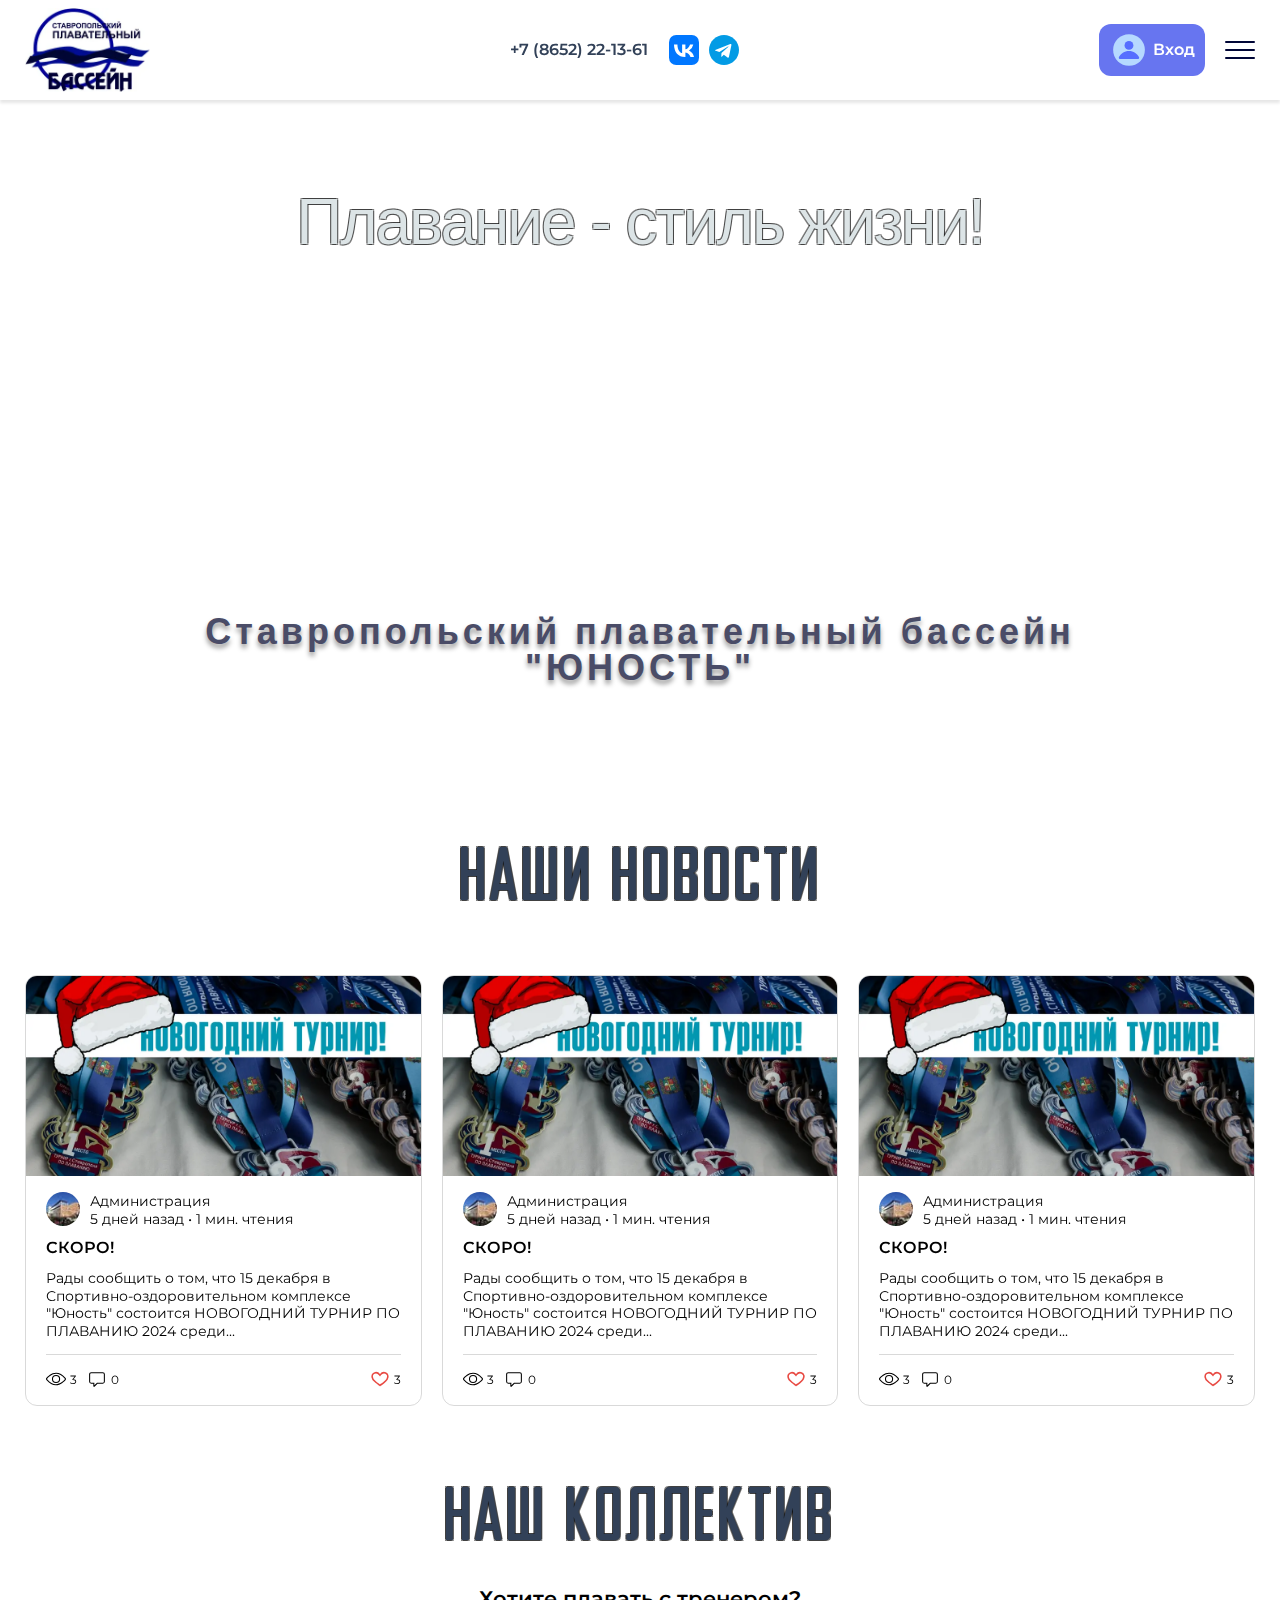
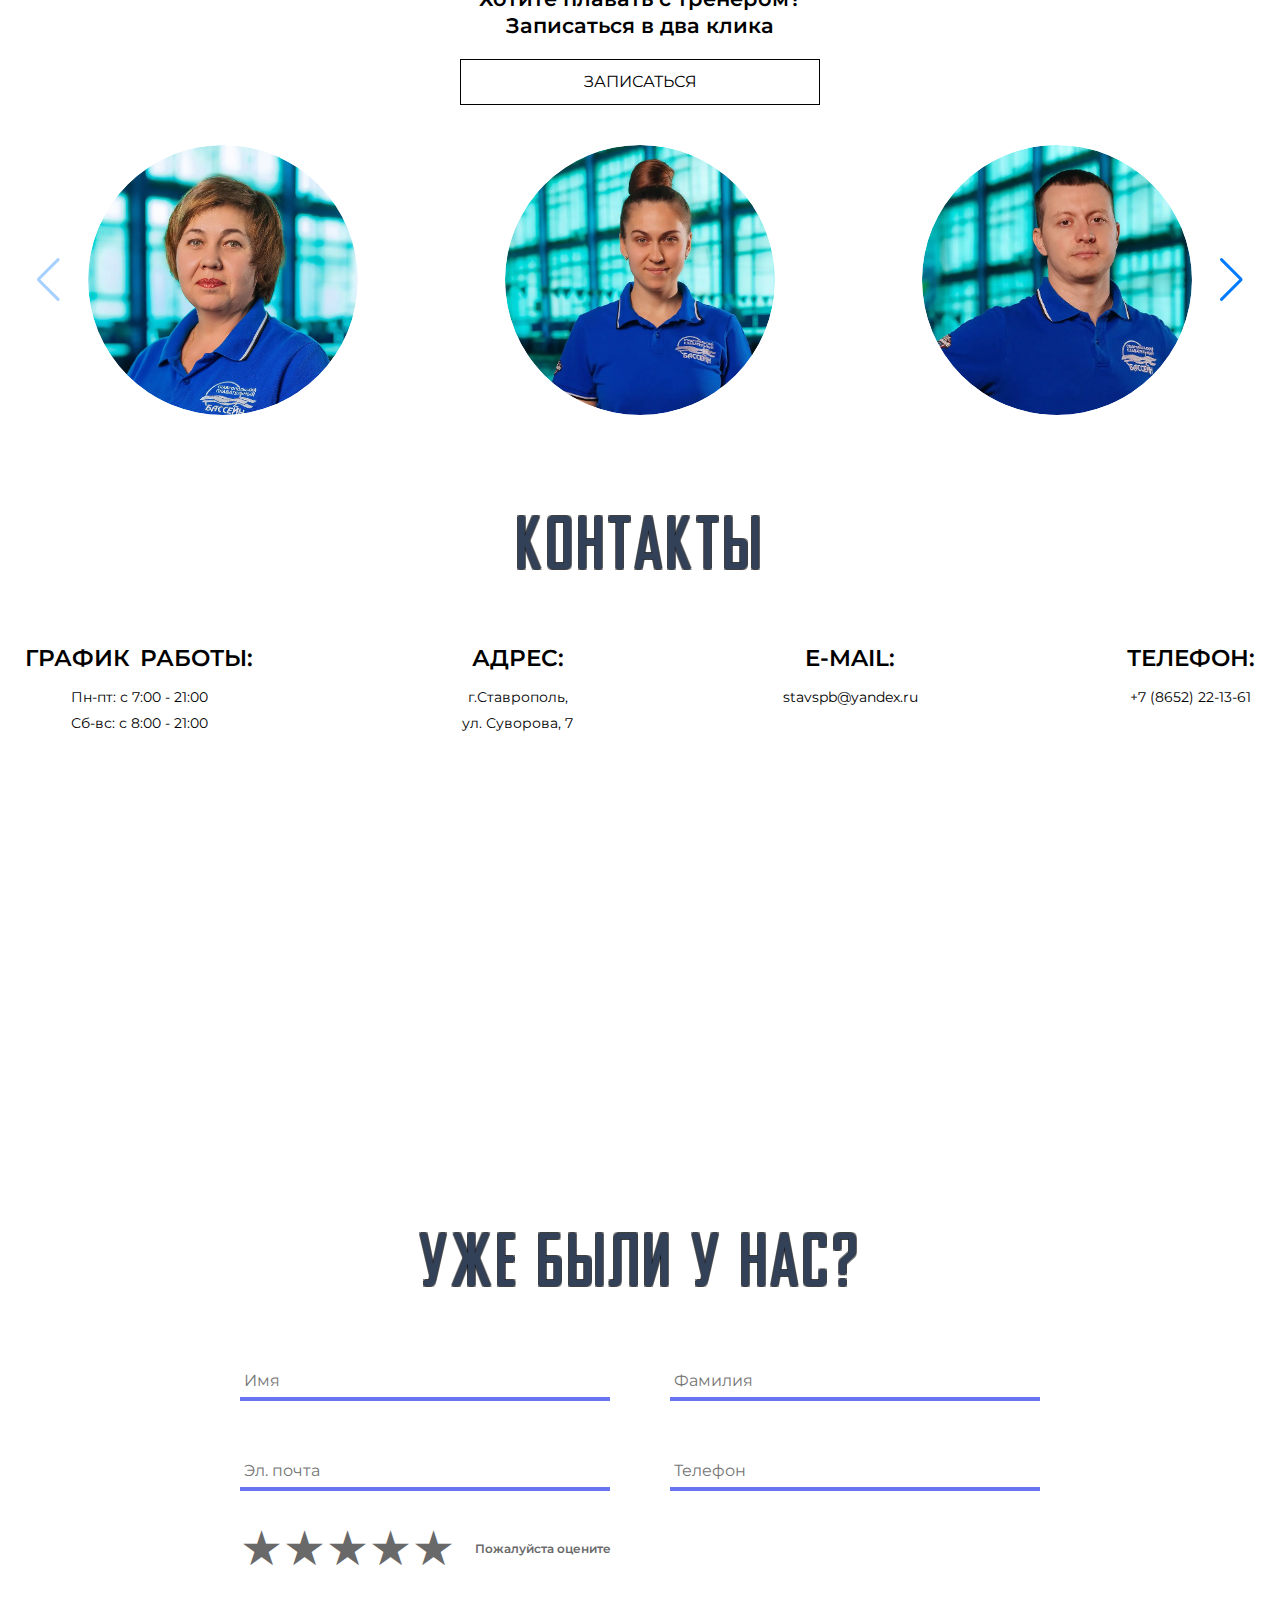
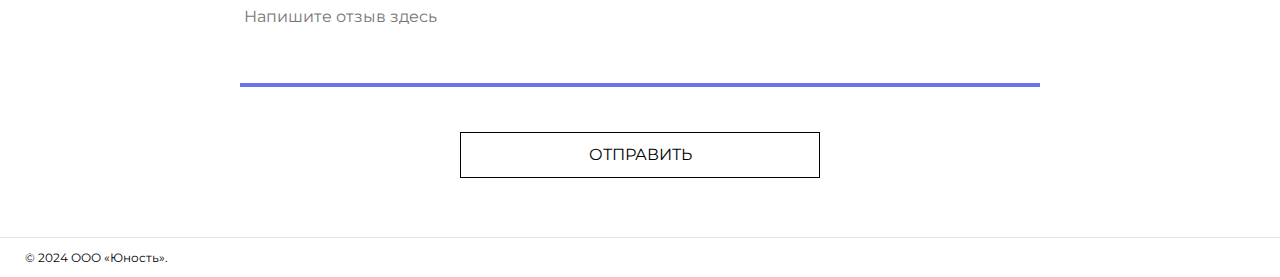
==== commit c7005e36: "Add files via upload" ====
--- a/index.html
+++ b/index.html
@@ -6,11 +6,11 @@
 	<meta charset="UTF-8" />
 	<meta name="format-detection" content="telephone=no" />
 	<!-- <style>body{opacity: 0;}</style> -->
-	<link rel="stylesheet" href="css/style.min.css?_v=20241114011508" />
+	<link rel="stylesheet" href="css/style.min.css?_v=20241118182747" />
 	<link rel="shortcut icon" href="favicon.ico" />
 	<!-- <meta name="robots" content="noindex, nofollow"> -->
 	<meta name="viewport" content="width=device-width, initial-scale=1.0" />
-	<script src="https://api-maps.yandex.ru/2.1/?lang=ru_RU&amp;apikey=5bf7b08f-f96e-4f5e-b6ae-241251e7680e&_v=20241114011508"></script>
+	<script src="https://api-maps.yandex.ru/2.1/?lang=ru_RU&amp;apikey=5bf7b08f-f96e-4f5e-b6ae-241251e7680e&_v=20241118182747"></script>
 </head>
 
 <body>
@@ -67,11 +67,32 @@
 											<a href="time.html" class="links__link">Расписание групп</a>
 										</li>
 										<li class="links__item">
+											<a href="swim.html" class="links__link">Плавание</a>
+										</li>
+										<li class="links__item">
+											<a href="fitnes.html" class="links__link">Фитнес</a>
+										</li>
+										<li class="links__item">
+											<a href="akva.html" class="links__link">Аквааэробика</a>
+										</li>
+										<li class="links__item">
+											<a href="spine.html" class="links__link">"Здоровая спина"</a>
+										</li>
+										<li class="links__item">
+											<a href="health.html" class="links__link">Группа здоровья</a>
+										</li>
+										<li class="links__item">
+											<a href="tennis.html" class="links__link">Настольный теннис</a>
+										</li>
+										<li class="links__item">
 											<a href="water.html" class="links__link">Качество воды</a>
 										</li>
-										<!-- <li class="links__item">
-                  <a href="#" class="links__link">Блог</a>
-                </li> -->
+										<li class="links__item">
+											<a href="blog.html" class="links__link">Блог</a>
+										</li>
+										<li class="links__item">
+											<a href="#" class="links__link">Публичная оферта</a>
+										</li>
 									</ul>
 								</div>
 							</nav>
@@ -84,7 +105,7 @@
 		<main class="main">
 			<section class="section-main">
 				<div class="section-main__content">
-					<video class="section-main__video" src="img/preview.mp4" autoplay muted loop></video>
+					<video class="section-main__video" src="img/preview.mp4" autoplay muted></video>
 					<div class="section-main__text">
 						<h2 class="section-main__title">Плавание - стиль жизни!</h2>
 						<h1 class="section-main__subtitle">Ставропольский плавательный бассейн "ЮНОСТЬ"</h1>
@@ -99,13 +120,13 @@
 						<div class="section-news__wrapper swiper-wrapper">
 							<div class="section-news__slide swiper-slide">
 								<div class="section-news__card card">
-									<div class="card__img">
-										<picture><source srcset="img/news/news1.webp" type="image/webp"><img src="img/news/news1.png" alt="" /></picture>
-									</div>
+									<a href="blog-item.html" class="card__img">
+										<picture><source data-srcset="img/news/1.webp" srcset="[data-uri]" type="image/webp"><img src="[data-uri]"  data-src="img/news/1.png" src="img/news/1.png" alt="" /></picture>
+									</a>
 									<div class="card__content">
 										<div class="card__head card-head">
 											<div class="card-head__ava">
-												<picture><source srcset="img/news/ava1.webp" type="image/webp"><img src="img/news/ava1.jpg" alt="" /></picture>
+												<picture><source data-srcset="img/news/ava1.webp" srcset="[data-uri]" type="image/webp"><img src="[data-uri]"  data-src="img/news/ava1.jpg" src="img/news/ava1.jpg" alt="" /></picture>
 											</div>
 											<div class="card-head__author">
 												<div class="card-head__name">Администрация</div>
@@ -115,11 +136,14 @@
 												</div>
 											</div>
 										</div>
-										<div class="card__title">СКОРО!</div>
-										<p class="card__subtitle">
-											Рады сообщить о том, что 15 декабря в Спортивно-оздоровительном комплексе "Юность" состоится
-											НОВОГОДНИЙ ТУРНИР ПО ПЛАВАНИЮ 2024 среди...
-										</p>
+										<a href="blog-item.html" class="card__text">
+											<div class="card__title">СКОРО!</div>
+											<p class="card__subtitle">
+												Рады сообщить о том, что 15 декабря в Спортивно-оздоровительном комплексе "Юность" состоится
+												НОВОГОДНИЙ ТУРНИР ПО ПЛАВАНИЮ 2024 среди...
+											</p>
+										</a>
+
 										<div class="card__foot">
 											<ul class="card__icons">
 												<li class="card__icon">
@@ -131,7 +155,7 @@
 													</div>
 												</li>
 												<li class="card__icon">
-													<a href="#" class="card__link card__link-comment">
+													<a href="blog-item.html" class="card__link card__link-comment">
 														<svg>
 															<use xlink:href="img/icons/icons.svg#comment"></use>
 														</svg>
@@ -151,13 +175,13 @@
 							</div>
 							<div class="section-news__slide swiper-slide">
 								<div class="section-news__card card">
-									<div class="card__img">
-										<picture><source srcset="img/news/news1.webp" type="image/webp"><img src="img/news/news1.png" alt="" /></picture>
-									</div>
+									<a href="blog-item.html" class="card__img">
+										<picture><source data-srcset="img/news/1.webp" srcset="[data-uri]" type="image/webp"><img src="[data-uri]"  data-src="img/news/1.png" src="img/news/1.png" alt="" /></picture>
+									</a>
 									<div class="card__content">
 										<div class="card__head card-head">
 											<div class="card-head__ava">
-												<picture><source srcset="img/news/ava1.webp" type="image/webp"><img src="img/news/ava1.jpg" alt="" /></picture>
+												<picture><source data-srcset="img/news/ava1.webp" srcset="[data-uri]" type="image/webp"><img src="[data-uri]"  data-src="img/news/ava1.jpg" src="img/news/ava1.jpg" alt="" /></picture>
 											</div>
 											<div class="card-head__author">
 												<div class="card-head__name">Администрация</div>
@@ -167,11 +191,14 @@
 												</div>
 											</div>
 										</div>
-										<div class="card__title">СКОРО!</div>
-										<p class="card__subtitle">
-											Рады сообщить о том, что 15 декабря в Спортивно-оздоровительном комплексе "Юность" состоится
-											НОВОГОДНИЙ ТУРНИР ПО ПЛАВАНИЮ 2024 среди...
-										</p>
+										<a href="blog-item.html" class="card__text">
+											<div class="card__title">СКОРО!</div>
+											<p class="card__subtitle">
+												Рады сообщить о том, что 15 декабря в Спортивно-оздоровительном комплексе "Юность" состоится
+												НОВОГОДНИЙ ТУРНИР ПО ПЛАВАНИЮ 2024 среди...
+											</p>
+										</a>
+
 										<div class="card__foot">
 											<ul class="card__icons">
 												<li class="card__icon">
@@ -183,7 +210,7 @@
 													</div>
 												</li>
 												<li class="card__icon">
-													<a href="#" class="card__link card__link-comment">
+													<a href="blog-item.html" class="card__link card__link-comment">
 														<svg>
 															<use xlink:href="img/icons/icons.svg#comment"></use>
 														</svg>
@@ -203,13 +230,13 @@
 							</div>
 							<div class="section-news__slide swiper-slide">
 								<div class="section-news__card card">
-									<div class="card__img">
-										<picture><source srcset="img/news/news1.webp" type="image/webp"><img src="img/news/news1.png" alt="" /></picture>
-									</div>
+									<a href="blog-item.html" class="card__img">
+										<picture><source data-srcset="img/news/1.webp" srcset="[data-uri]" type="image/webp"><img src="[data-uri]"  data-src="img/news/1.png" src="img/news/1.png" alt="" /></picture>
+									</a>
 									<div class="card__content">
 										<div class="card__head card-head">
 											<div class="card-head__ava">
-												<picture><source srcset="img/news/ava1.webp" type="image/webp"><img src="img/news/ava1.jpg" alt="" /></picture>
+												<picture><source data-srcset="img/news/ava1.webp" srcset="[data-uri]" type="image/webp"><img src="[data-uri]"  data-src="img/news/ava1.jpg" src="img/news/ava1.jpg" alt="" /></picture>
 											</div>
 											<div class="card-head__author">
 												<div class="card-head__name">Администрация</div>
@@ -219,11 +246,14 @@
 												</div>
 											</div>
 										</div>
-										<div class="card__title">СКОРО!</div>
-										<p class="card__subtitle">
-											Рады сообщить о том, что 15 декабря в Спортивно-оздоровительном комплексе "Юность" состоится
-											НОВОГОДНИЙ ТУРНИР ПО ПЛАВАНИЮ 2024 среди...
-										</p>
+										<a href="blog-item.html" class="card__text">
+											<div class="card__title">СКОРО!</div>
+											<p class="card__subtitle">
+												Рады сообщить о том, что 15 декабря в Спортивно-оздоровительном комплексе "Юность" состоится
+												НОВОГОДНИЙ ТУРНИР ПО ПЛАВАНИЮ 2024 среди...
+											</p>
+										</a>
+
 										<div class="card__foot">
 											<ul class="card__icons">
 												<li class="card__icon">
@@ -235,7 +265,7 @@
 													</div>
 												</li>
 												<li class="card__icon">
-													<a href="#" class="card__link card__link-comment">
+													<a href="blog-item.html" class="card__link card__link-comment">
 														<svg>
 															<use xlink:href="img/icons/icons.svg#comment"></use>
 														</svg>
@@ -262,11 +292,21 @@
 					</div>
 				</div>
 			</section>
-			<section class="section-video">
-				<div class="section-video__container">
-					<iframe frameborder="0" allowfullscreen="" allow="accelerometer; autoplay; clipboard-write; encrypted-media; gyroscope; picture-in-picture; web-share" referrerpolicy="strict-origin-when-cross-origin" title="Бассейн Юность" width="100%" height="100%" src="https://www.youtube.com/embed/LlNgFxNyD-4?autoplay=0&amp;mute=0&amp;controls=1&amp;loop=0&amp;origin=https%3A%2F%2Fwww.spb26.com&amp;playsinline=1&amp;enablejsapi=1&amp;widgetid=1" id="widget2" data-gtm-yt-inspected-7="true" class="section-video__video"></iframe>
-				</div>
-			</section>
+			<!-- <section class="section-video">
+          <div class="section-video__container">
+            <iframe
+              frameborder="0"
+              allowfullscreen=""
+              allow="accelerometer; autoplay; clipboard-write; encrypted-media; gyroscope; picture-in-picture; web-share"
+              referrerpolicy="strict-origin-when-cross-origin"
+              title="Бассейн Юность"
+              width="100%"
+              height="100%"
+              data-src="https://www.youtube.com/embed/LlNgFxNyD-4?autoplay=0&amp;mute=0&amp;controls=1"
+              class="section-video__video _lazy"></iframe>
+          </div>
+        </section> -->
+
 			<section class="section-team">
 				<div class="section-team__container">
 					<div class="section-team__content">
@@ -281,7 +321,7 @@
 							<div data-gallery class="section-team__wrapper swiper-wrapper">
 								<div class="section-team__slide swiper-slide">
 									<div class="section-team__slide">
-										<a href="img/team/2.jpg" class="section-team__link">
+										<a href="img/team/1.jpg" class="section-team__link">
 											<picture><source srcset="img/team/1.webp" type="image/webp"><img src="img/team/1.jpg" alt="" /></picture>
 										</a>
 									</div>
@@ -289,21 +329,21 @@
 								<div class="section-team__slide swiper-slide">
 									<div class="section-team__slide">
 										<a href="img/team/2.jpg" class="section-team__link">
-											<picture><source srcset="img/team/1.webp" type="image/webp"><img src="img/team/1.jpg" alt="" /></picture>
+											<picture><source srcset="img/team/2.webp" type="image/webp"><img src="img/team/2.jpg" alt="" /></picture>
 										</a>
 									</div>
 								</div>
 								<div class="section-team__slide swiper-slide">
 									<div class="section-team__slide">
-										<a href="img/team/2.jpg" class="section-team__link">
-											<picture><source srcset="img/team/1.webp" type="image/webp"><img src="img/team/1.jpg" alt="" /></picture>
+										<a href="img/team/3.jpg" class="section-team__link">
+											<picture><source srcset="img/team/3.webp" type="image/webp"><img src="img/team/3.jpg" alt="" /></picture>
 										</a>
 									</div>
 								</div>
 								<div class="section-team__slide swiper-slide">
 									<div class="section-team__slide">
-										<a href="img/team/2.jpg" class="section-team__link">
-											<picture><source srcset="img/team/1.webp" type="image/webp"><img src="img/team/1.jpg" alt="" /></picture>
+										<a href="img/team/4.jpg" class="section-team__link">
+											<picture><source srcset="img/team/4.webp" type="image/webp"><img src="img/team/4.jpg" alt="" /></picture>
 										</a>
 									</div>
 								</div>
@@ -404,7 +444,7 @@
 		</footer>
 
 	</div>
-	<script src="js/app.min.js?_v=20241114011508"></script>
+	<script src="js/app.min.js?_v=20241118182747"></script>
 
 </body>
 
--- a/css/style.min.css
+++ b/css/style.min.css
@@ -1 +1 @@
-@import url(https://fonts.googleapis.com/css?family=Montserrat:regular,500,600,700&display=swap);@import url(https://fonts.googleapis.com/css?family=Open+Sans:300,regular,500,600,700,800,300italic,italic,500italic,600italic,700italic,800italic);@import url(https://fonts.googleapis.com/css?family=Oswald:200,300,regular,500,600,700);@font-face{font-family:Agency;font-display:swap;src:url(../fonts/Agency.woff2) format("woff2"),url(../fonts/Agency.woff) format("woff");font-weight:400;font-style:normal}@font-face{font-family:Headlines;font-display:swap;src:url(../fonts/Headlines-Bold.woff2) format("woff2"),url(../fonts/Headlines-Bold.woff) format("woff");font-weight:700;font-style:normal}@font-face{font-family:Headlines;font-display:swap;src:url(../fonts/Headlines-Regular.woff2) format("woff2"),url(../fonts/Headlines-Regular.woff) format("woff");font-weight:400;font-style:normal}*{padding:0;margin:0;border:0}*,:after,:before{-webkit-box-sizing:border-box;box-sizing:border-box}body,html{height:100%;min-width:320px}body{line-height:1;font-family:Montserrat;font-size:1rem;-ms-text-size-adjust:100%;-moz-text-size-adjust:100%;-webkit-text-size-adjust:100%;-webkit-font-smoothing:antialiased;-moz-osx-font-smoothing:grayscale}button,input,textarea{font-family:Montserrat;font-size:inherit;line-height:inherit}button{cursor:pointer;color:inherit;background-color:rgba(0,0,0,0)}a{color:inherit;text-decoration:none}ul li{list-style:none}img{vertical-align:top}h1,h2,h3,h4,h5,h6{font-weight:inherit;font-size:inherit}.wrapper{min-height:100%;display:-webkit-box;display:-ms-flexbox;display:flex;-webkit-box-orient:vertical;-webkit-box-direction:normal;-ms-flex-direction:column;flex-direction:column;overflow:hidden;font-weight:400;background:#fff;font-family:Montserrat;color:#000;line-height:1.25}@supports (overflow:clip){.wrapper{overflow:clip}}.wrapper>main{-webkit-box-flex:1;-ms-flex:1 1 auto;flex:1 1 auto}.wrapper>*{min-width:0}[class*=__container]{max-width:78.75rem;margin:0 auto;padding:0 .9375rem}input[type=email],input[type=tel],input[type=text],textarea{-webkit-appearance:none;-moz-appearance:none;appearance:none}.input{border-radius:0!important;width:100%;display:block;padding:0 20px;border:1px solid #eee}.input[placeholder]:not([data-placeholder-nohiden])::-webkit-input-placeholder{-webkit-transition:opacity .3s;transition:opacity .3s}.input[placeholder]:not([data-placeholder-nohiden])::-moz-placeholder{-moz-transition:opacity .3s;transition:opacity .3s}.input[placeholder]:not([data-placeholder-nohiden]):-ms-input-placeholder{-ms-transition:opacity .3s;transition:opacity .3s}.input[placeholder]:not([data-placeholder-nohiden])::-ms-input-placeholder{-ms-transition:opacity .3s;transition:opacity .3s}.input[placeholder]:not([data-placeholder-nohiden])::placeholder{-webkit-transition:opacity .3s;transition:opacity .3s}.input[placeholder]:not([data-placeholder-nohiden]):focus::-webkit-input-placeholder{opacity:0}.input[placeholder]:not([data-placeholder-nohiden]):focus::-moz-placeholder{opacity:0}.input[placeholder]:not([data-placeholder-nohiden]):focus:-ms-input-placeholder{opacity:0}.input[placeholder]:not([data-placeholder-nohiden]):focus::-ms-input-placeholder{opacity:0}.input[placeholder]:not([data-placeholder-nohiden]):focus::placeholder{opacity:0}textarea.input{resize:none;padding:0 0}.rating{display:-webkit-box;display:-ms-flexbox;display:flex;-webkit-box-align:end;-ms-flex-align:end;align-items:flex-end;font-size:50px;line-height:.75;-webkit-transition:opacity .3s ease 0s;transition:opacity .3s ease 0s;color:#696969}.rating.rating_sending{opacity:.2}.rating.rating_set .rating__active,.rating.rating_set .rating__item{cursor:pointer}.rating__body{position:relative}.rating__body::before{content:"★★★★★";display:block}.rating__active{position:absolute;width:0%;height:100%;top:0;left:0;overflow:hidden}.rating__active::before{content:"★★★★★";position:absolute;display:-webkit-box;display:-ms-flexbox;display:flex;width:100%;height:100%;top:0;left:0;color:#ffd300}.rating__items{display:-webkit-box;display:-ms-flexbox;display:flex;position:absolute;width:100%;height:100%;top:0;left:0}.rating__item{-webkit-box-flex:0;-ms-flex:0 0 20%;flex:0 0 20%;height:100%;opacity:0}.rating__value{font-size:12px;font-weight:600;color:#696969;line-height:1;padding:0 0 0 10px}[class*=-ibg]{position:relative}[class*=-ibg] img{position:absolute;width:100%;height:100%;top:0;left:0;-o-object-fit:cover;object-fit:cover}[class*=-ibg--contain] img{-o-object-fit:contain;object-fit:contain}.btn{padding:6px 10px;border-radius:12px;background-color:#6775f0;color:#fff;font-weight:600;-webkit-transition:all .3s ease 0s;transition:all .3s ease 0s}.btn:hover{background-color:#5e6ad6}.title{text-align:center;font-family:Agency;font-size:100px;color:#324158;letter-spacing:4px;text-shadow:rgba(0,0,0,.498) -1px -1px 0,rgba(0,0,0,.498) -1px 1px 0,rgba(0,0,0,.498) 1px 1px 0,rgba(0,0,0,.498) 1px -1px 0}.input{padding-left:4px;padding-right:4px;padding-bottom:6px;border:none;border-bottom:4px solid #6775f0}.input:focus{outline:0}.textarea{padding-left:4px;padding-right:4px;padding-bottom:6px;border:none;border-bottom:4px solid #6775f0;width:100%;resize:none}.textarea:focus{outline:0}.btn-outline{display:-webkit-inline-box;display:-ms-inline-flexbox;display:inline-flex;-webkit-box-align:center;-ms-flex-align:center;align-items:center;-webkit-box-pack:center;-ms-flex-pack:center;justify-content:center;border:1px solid #000;max-width:360px;width:100%;padding:12px;text-transform:uppercase;-webkit-transition:all .3s ease 0s;transition:all .3s ease 0s}.btn-outline:hover{border:1px solid #fff;color:#fff;background-color:#000}.btn-dark{display:-webkit-inline-box;display:-ms-inline-flexbox;display:inline-flex;-webkit-box-align:center;-ms-flex-align:center;align-items:center;-webkit-box-pack:center;-ms-flex-pack:center;justify-content:center;border:1px solid #fff;background-color:#000;color:#fff;max-width:360px;width:100%;padding:12px;text-transform:uppercase;-webkit-transition:all .3s ease 0s;transition:all .3s ease 0s}.btn-dark:hover{border:1px solid #000;background-color:#111}.title-main{text-align:center;font-family:Oswald;font-size:34px;color:#324158;letter-spacing:4px;text-shadow:rgba(0,0,0,.4) 0 4px 5px}.subtitle{font-family:Oswald;font-size:26px;line-height:1.5}.header{z-index:100;background-color:#fff;position:fixed;width:100%;-webkit-box-shadow:0 3px 3px 0 rgba(0,0,0,.1019607843);box-shadow:0 3px 3px 0 rgba(0,0,0,.1019607843)}.header__content{padding-top:8px;padding-bottom:8px;display:-webkit-box;display:-ms-flexbox;display:flex;-webkit-box-pack:justify;-ms-flex-pack:justify;justify-content:space-between;-webkit-box-align:center;-ms-flex-align:center;align-items:center}.header__right{display:-webkit-box;display:-ms-flexbox;display:flex;-webkit-box-align:center;-ms-flex-align:center;align-items:center;gap:20px}.header__logo{display:-webkit-inline-box;display:-ms-inline-flexbox;display:inline-flex;height:100%}.header__logo img{height:94px;width:auto}.header__list{display:-webkit-box;display:-ms-flexbox;display:flex;gap:10px}.header__menu{display:-webkit-box;display:-ms-flexbox;display:flex;-webkit-box-align:center;-ms-flex-align:center;align-items:center;gap:14px}.header__link{display:-webkit-inline-box;display:-ms-inline-flexbox;display:inline-flex;-webkit-box-align:center;-ms-flex-align:center;align-items:center;gap:4px;font-weight:600}.header__link svg{width:40px;height:40px}.menu{display:-webkit-inline-box;display:-ms-inline-flexbox;display:inline-flex}.menu__container{height:100%;width:100%}.menu__body{margin-top:16px;position:fixed;left:0;width:100%;background-color:#6775f0;display:none;top:94px}.menu-open .menu__body{display:-webkit-box;display:-ms-flexbox;display:flex}.menu__links{display:-webkit-box;display:-ms-flexbox;display:flex;gap:20px;-ms-flex-wrap:wrap;flex-wrap:wrap}.links{width:100%;padding:14px 0}.links__link{color:#fff;font-weight:600;font-size:18px;-webkit-transition:all .3s ease 0s;transition:all .3s ease 0s}.links__link:hover{color:#d9ddff}.list-icons{display:-webkit-box;display:-ms-flexbox;display:flex;-webkit-box-align:center;-ms-flex-align:center;align-items:center;gap:10px}.list-icons__link{display:-webkit-box;display:-ms-flexbox;display:flex;-webkit-box-align:center;-ms-flex-align:center;align-items:center;gap:4px;color:#324158}.list-icons__link-phone{padding-right:16px;font-weight:600}.list-icons__link svg{width:30px;height:30px}.icon-menu{display:block;position:relative;width:1.875rem;height:18px;z-index:5}.icon-menu span,.icon-menu::after,.icon-menu::before{content:"";-webkit-transition:all .3s ease 0s;transition:all .3s ease 0s;right:0;position:absolute;width:100%;height:.125rem;border-radius:18px;background-color:#000636}.icon-menu::before{top:0}.icon-menu::after{bottom:0}.icon-menu span{top:calc(50% - .0625rem)}.menu-open .icon-menu span{width:0}.menu-open .icon-menu::before{top:calc(50% - .0625rem);-webkit-transform:rotate(-45deg);-ms-transform:rotate(-45deg);transform:rotate(-45deg)}.menu-open .icon-menu::after{bottom:calc(50% - .0625rem);-webkit-transform:rotate(45deg);-ms-transform:rotate(45deg);transform:rotate(45deg)}.footer{-webkit-box-shadow:0 -1px 1px 0 rgba(0,0,0,.1);box-shadow:0 -1px 1px 0 rgba(0,0,0,.1);padding:12px 0}.footer__container{text-align:center}.footer__text{display:-webkit-box;display:-ms-flexbox;display:flex;line-height:1.23;color:#000;font-size:13px}body{padding-right:0!important}main{padding-top:16px}.section-main{overflow:hidden;position:relative;top:0;left:0;z-index:1}.section-main__content{width:100%;display:-webkit-box;display:-ms-flexbox;display:flex;-webkit-box-orient:vertical;-webkit-box-direction:normal;-ms-flex-direction:column;flex-direction:column;-webkit-box-align:center;-ms-flex-align:center;align-items:center}.section-main__title{padding:0 15px;margin-top:110px;font-size:80px;text-align:center;font-family:Arial;font-weight:400;color:#dce4e6;letter-spacing:-2px;text-shadow:rgba(0,0,0,.498) -1px -1px 0,rgba(0,0,0,.498) -1px 1px 0,rgba(0,0,0,.498) 1px 1px 0,rgba(0,0,0,.498) 1px -1px 0}.section-main__subtitle{letter-spacing:4px;margin-top:440px;width:100%;font-family:Arial;padding:0 15px;font-weight:600;text-shadow:rgba(0,0,0,.4) 0 4px 5px;font-size:44px;color:#4a4c67;max-width:900px;text-align:center;line-height:1}.section-main__video{position:absolute;z-index:0;top:0;left:0;width:100%;height:100%;-o-object-fit:cover;object-fit:cover}.section-main__text{z-index:2;width:100%;display:-webkit-box;display:-ms-flexbox;display:flex;-webkit-box-orient:vertical;-webkit-box-direction:normal;-ms-flex-direction:column;flex-direction:column;-webkit-box-align:center;-ms-flex-align:center;align-items:center;margin-bottom:80px}.section-news{margin-top:120px;z-index:10}.section-news__card{margin-top:50px}.card{border:1px solid rgba(199,199,199,.6745098039);display:-webkit-box;display:-ms-flexbox;display:flex;-webkit-box-orient:vertical;-webkit-box-direction:normal;-ms-flex-direction:column;flex-direction:column;font-size:12px}.card__img{position:relative;top:0;left:0;width:100%;height:200px}.card__img img{position:absolute;top:0;left:0;width:100%;height:100%;-o-object-fit:cover;object-fit:cover}.card__title{margin-top:10px;font-size:16px;font-weight:600}.card__subtitle{margin-top:12px;font-size:14px}.card__content{padding:16px 20px}.card__foot{border-top:1px solid rgba(199,199,199,.6745098039);margin-top:14px;padding-top:14px;display:-webkit-box;display:-ms-flexbox;display:flex;-webkit-box-pack:justify;-ms-flex-pack:justify;justify-content:space-between}.card__icons{display:-webkit-box;display:-ms-flexbox;display:flex;gap:10px}.card__link{display:-webkit-box;display:-ms-flexbox;display:flex;-webkit-box-align:center;-ms-flex-align:center;align-items:center;gap:4px}.card__link-like{fill:transparent;stroke:#e84a43;stroke-width:1.5px;-webkit-transition:fill .25s;transition:fill .25s}.card__link-like:hover{fill:#e84a43}.card__link-comment{-webkit-transition:all .3s ease 0s;transition:all .3s ease 0s}.card__link-comment:hover{fill:green}.card__link svg{width:20px;height:20px}.card-head{display:-webkit-box;display:-ms-flexbox;display:flex;gap:10px}.card-head__ava{position:relative;top:0;left:0;width:34px;height:34px;border-radius:50%;overflow:hidden}.card-head__ava img{position:absolute;top:0;left:0;width:100%;height:100%;-o-object-fit:cover;object-fit:cover}.card-head__time{display:-webkit-box;display:-ms-flexbox;display:flex}.section-video{margin-top:80px;z-index:10}.section-video__video{height:540px;width:100%}.section-team__container{width:100%}.section-team__content{width:100%}.section-team__subtitle{display:-webkit-box;display:-ms-flexbox;display:flex;-webkit-box-pack:center;-ms-flex-pack:center;justify-content:center;-webkit-box-align:center;-ms-flex-align:center;align-items:center;width:100%;margin-top:20px;text-align:center;font-weight:600}.section-team__subtitle span{max-width:400px;font-size:25px;font-weight:600;text-align:center}.section-team__button{margin-top:20px;width:100%;display:-webkit-box;display:-ms-flexbox;display:flex;-webkit-box-pack:center;-ms-flex-pack:center;justify-content:center}.section-team__slider{margin-top:40px}.section-team__slide{display:-webkit-box;display:-ms-flexbox;display:flex;-webkit-box-align:center;-ms-flex-align:center;align-items:center;-webkit-box-pack:center;-ms-flex-pack:center;justify-content:center}.section-team__slide img{width:270px;height:270px;border-radius:50%;-o-object-fit:cover;object-fit:cover;overflow:hidden}.section-contacts{margin-top:80px;margin-bottom:80px}.section-contacts__list{margin-top:60px}.section-contacts__map{margin-top:60px}.list-info{display:-webkit-box;display:-ms-flexbox;display:flex;-webkit-box-pack:justify;-ms-flex-pack:justify;justify-content:space-between;gap:10px}.list-info__title{line-height:1.8em;text-align:center;font-size:25px;font-weight:600;word-spacing:4px}.list-info__subtitle{margin-top:10px;font-size:14px;display:-webkit-box;display:-ms-flexbox;display:flex;-webkit-box-orient:vertical;-webkit-box-direction:normal;-ms-flex-direction:column;flex-direction:column;-webkit-box-align:center;-ms-flex-align:center;align-items:center;gap:8px}#map{width:100%;height:400px}.section-form{margin-bottom:60px}.section-form__content{width:100%;margin:0 auto;max-width:800px}.section-form__form{margin-top:60px}.form__inputs{display:-ms-grid;display:grid;gap:60px;-ms-grid-columns:(1fr)[2];grid-template-columns:repeat(2,1fr);-ms-grid-rows:(1fr)[2];grid-template-rows:repeat(2,1fr)}.form__rating{margin-top:40px;display:-webkit-box;display:-ms-flexbox;display:flex;gap:10px;-webkit-box-align:center;-ms-flex-align:center;align-items:center}.form__button{margin-top:40px;text-align:center}.form__textarea{margin-top:40px;height:80px}.section-about{margin-top:40px}.section-about__container{max-width:800px}.section-about__content{width:100%}.section-about__title{margin-bottom:10px}.section-about__p{font-weight:400;font-size:22px;line-height:1.7;font-weight:400;font-family:Oswald;margin-bottom:40px}.section-about__images{text-align:center;margin:0 auto;margin-bottom:40px;display:-webkit-box;display:-ms-flexbox;display:flex;gap:10px;-webkit-box-pack:justify;-ms-flex-pack:justify;justify-content:space-between;-ms-flex-wrap:wrap;flex-wrap:wrap}.section-about__img{position:relative;top:0;left:0;width:100%;height:300px;-webkit-box-flex:0;-ms-flex:0 0 calc(50% - 5px);flex:0 0 calc(50% - 5px)}.section-about__img img{position:absolute;top:0;left:0;width:100%;height:100%;-o-object-fit:cover;object-fit:cover}.section-about__images-mini .section-about__img{height:220px}.section-about__link{font-size:26px;border-radius:6px;font-family:Oswald;color:#6775f0;-webkit-transition:all .3s ease 0s;transition:all .3s ease 0s}.section-about__link:hover{color:#5e6ad6}.section-rules{margin-top:60px;margin-bottom:60px}.section-rules__container{max-width:800px}.section-rules__title{font-family:Oswald;font-size:30px;line-height:1.3}.section-rules__buttons{margin-top:36px;display:-webkit-box;display:-ms-flexbox;display:flex;gap:20px;-ms-flex-wrap:wrap;flex-wrap:wrap}.section-rules__button{font-family:Oswald}.section-rules__btn{display:-webkit-inline-box;display:-ms-inline-flexbox;display:inline-flex;padding:14px 46px}.section-price{margin-top:20px}.section-price__container{width:100%;max-width:900px}.section-price__images{text-align:center;margin:0 auto;display:-webkit-box;display:-ms-flexbox;display:flex;-webkit-box-orient:vertical;-webkit-box-direction:normal;-ms-flex-direction:column;flex-direction:column}.section-price__img{display:-webkit-inline-box;display:-ms-inline-flexbox;display:inline-flex}.section-price__img img{width:100%;height:100%}.section-time{margin-top:40px;margin-bottom:40px}.section-time__container{max-width:658px;text-align:center}.section-time__list{margin-top:20px}.section-time__img img{width:100%}.section-water{margin-top:40px;margin-bottom:40px}.section-water__container{width:100%;text-align:center;max-width:940px}.section-water__subtitle{margin:0 auto;margin-top:20px;max-width:610px}.section-water__list{margin-top:40px}.list-water{width:100%;display:-ms-grid;display:grid;-ms-grid-columns:(1fr)[6];grid-template-columns:repeat(6,1fr);-ms-grid-rows:(1fr)[3];grid-template-rows:repeat(3,1fr);grid-auto-rows:1fr;gap:10px;-ms-flex-wrap:wrap;flex-wrap:wrap}.list-water__link{width:100%;display:-webkit-inline-box;display:-ms-inline-flexbox;display:inline-flex;-webkit-box-align:center;-ms-flex-align:center;align-items:center;-webkit-box-pack:center;-ms-flex-pack:center;justify-content:center;padding:12px 0;border:1px solid #000;background-color:#fff;color:#000;border-radius:4px;-webkit-transition:all .3s ease 0s;transition:all .3s ease 0s}.list-water__link:hover{background-color:#000;color:#fff}.swiper{overflow:hidden}.swiper-initialized{-ms-touch-action:pan-y;touch-action:pan-y}.swiper-wrapper{width:100%;height:100%;-webkit-box-sizing:content-box;box-sizing:content-box;display:-webkit-box;display:-ms-flexbox;display:flex;position:relative}.swiper-vertical .swiper-wrapper{-webkit-box-orient:vertical;-webkit-box-direction:normal;-ms-flex-direction:column;flex-direction:column}.swiper-autoheight .swiper-wrapper{-webkit-box-align:start;-ms-flex-align:start;align-items:flex-start}.swiper-initialized .swiper-slide{-ms-flex-negative:0;flex-shrink:0}.swiper-android .swiper-slide,.swiper-android .swiper-wrapper{-webkit-transform:translate3d(0,0,0);transform:translate3d(0,0,0)}.swiper-button-lock{display:none!important}@font-face{font-family:swiper-icons;src:url("data:application/font-woff;charset=utf-8;base64, [base64]//wADZ2x5ZgAAAywAAADMAAAD2MHtryVoZWFkAAABbAAAADAAAAA2E2+eoWhoZWEAAAGcAAAAHwAAACQC9gDzaG10eAAAAigAAAAZAAAArgJkABFsb2NhAAAC0AAAAFoAAABaFQAUGG1heHAAAAG8AAAAHwAAACAAcABAbmFtZQAAA/gAAAE5AAACXvFdBwlwb3N0AAAFNAAAAGIAAACE5s74hXjaY2BkYGAAYpf5Hu/j+W2+MnAzMYDAzaX6QjD6/4//Bxj5GA8AuRwMYGkAPywL13jaY2BkYGA88P8Agx4j+/8fQDYfA1AEBWgDAIB2BOoAeNpjYGRgYNBh4GdgYgABEMnIABJzYNADCQAACWgAsQB42mNgYfzCOIGBlYGB0YcxjYGBwR1Kf2WQZGhhYGBiYGVmgAFGBiQQkOaawtDAoMBQxXjg/wEGPcYDDA4wNUA2CCgwsAAAO4EL6gAAeNpj2M0gyAACqxgGNWBkZ2D4/wMA+xkDdgAAAHjaY2BgYGaAYBkGRgYQiAHyGMF8FgYHIM3DwMHABGQrMOgyWDLEM1T9/w8UBfEMgLzE////P/5//f/V/xv+r4eaAAeMbAxwIUYmIMHEgKYAYjUcsDAwsLKxc3BycfPw8jEQA/[base64]/uznmfPFBNODM2K7MTQ45YEAZqGP81AmGGcF3iPqOop0r1SPTaTbVkfUe4HXj97wYE+yNwWYxwWu4v1ugWHgo3S1XdZEVqWM7ET0cfnLGxWfkgR42o2PvWrDMBSFj/IHLaF0zKjRgdiVMwScNRAoWUoH78Y2icB/yIY09An6AH2Bdu/UB+yxopYshQiEvnvu0dURgDt8QeC8PDw7Fpji3fEA4z/PEJ6YOB5hKh4dj3EvXhxPqH/SKUY3rJ7srZ4FZnh1PMAtPhwP6fl2PMJMPDgeQ4rY8YT6Gzao0eAEA409DuggmTnFnOcSCiEiLMgxCiTI6Cq5DZUd3Qmp10vO0LaLTd2cjN4fOumlc7lUYbSQcZFkutRG7g6JKZKy0RmdLY680CDnEJ+UMkpFFe1RN7nxdVpXrC4aTtnaurOnYercZg2YVmLN/d/gczfEimrE/fs/bOuq29Zmn8tloORaXgZgGa78yO9/cnXm2BpaGvq25Dv9S4E9+5SIc9PqupJKhYFSSl47+Qcr1mYNAAAAeNptw0cKwkAAAMDZJA8Q7OUJvkLsPfZ6zFVERPy8qHh2YER+3i/BP83vIBLLySsoKimrqKqpa2hp6+jq6RsYGhmbmJqZSy0sraxtbO3sHRydnEMU4uR6yx7JJXveP7WrDycAAAAAAAH//wACeNpjYGRgYOABYhkgZgJCZgZNBkYGLQZtIJsFLMYAAAw3ALgAeNolizEKgDAQBCchRbC2sFER0YD6qVQiBCv/H9ezGI6Z5XBAw8CBK/m5iQQVauVbXLnOrMZv2oLdKFa8Pjuru2hJzGabmOSLzNMzvutpB3N42mNgZGBg4GKQYzBhYMxJLMlj4GBgAYow/P/PAJJhLM6sSoWKfWCAAwDAjgbRAAB42mNgYGBkAIIbCZo5IPrmUn0hGA0AO8EFTQAA");font-weight:400;font-style:normal}:root{--swiper-theme-color:#007aff}.swiper{margin-left:auto;margin-right:auto;position:relative;overflow:hidden;list-style:none;padding:0;z-index:1}.swiper-vertical>.swiper-wrapper{-webkit-box-orient:vertical;-webkit-box-direction:normal;-ms-flex-direction:column;flex-direction:column}.swiper-wrapper{position:relative;width:100%;height:100%;z-index:1;display:-webkit-box;display:-ms-flexbox;display:flex;-webkit-transition-property:-webkit-transform;transition-property:-webkit-transform;transition-property:transform;transition-property:transform,-webkit-transform;-webkit-box-sizing:content-box;box-sizing:content-box}.swiper-android .swiper-slide,.swiper-wrapper{-webkit-transform:translate3d(0,0,0);transform:translate3d(0,0,0)}.swiper-pointer-events{-ms-touch-action:pan-y;touch-action:pan-y}.swiper-pointer-events.swiper-vertical{-ms-touch-action:pan-x;touch-action:pan-x}.swiper-slide{-ms-flex-negative:0;flex-shrink:0;width:100%;height:100%;position:relative;-webkit-transition-property:-webkit-transform;transition-property:-webkit-transform;transition-property:transform;transition-property:transform,-webkit-transform}.swiper-slide-invisible-blank{visibility:hidden}.swiper-autoheight,.swiper-autoheight .swiper-slide{height:auto}.swiper-autoheight .swiper-wrapper{-webkit-box-align:start;-ms-flex-align:start;align-items:flex-start;-webkit-transition-property:height,-webkit-transform;transition-property:height,-webkit-transform;transition-property:transform,height;transition-property:transform,height,-webkit-transform}.swiper-3d,.swiper-3d.swiper-css-mode .swiper-wrapper{-webkit-perspective:1200px;perspective:1200px}.swiper-3d .swiper-cube-shadow,.swiper-3d .swiper-slide,.swiper-3d .swiper-slide-shadow,.swiper-3d .swiper-slide-shadow-bottom,.swiper-3d .swiper-slide-shadow-left,.swiper-3d .swiper-slide-shadow-right,.swiper-3d .swiper-slide-shadow-top,.swiper-3d .swiper-wrapper{-webkit-transform-style:preserve-3d;transform-style:preserve-3d}.swiper-3d .swiper-slide-shadow,.swiper-3d .swiper-slide-shadow-bottom,.swiper-3d .swiper-slide-shadow-left,.swiper-3d .swiper-slide-shadow-right,.swiper-3d .swiper-slide-shadow-top{position:absolute;left:0;top:0;width:100%;height:100%;pointer-events:none;z-index:10}.swiper-3d .swiper-slide-shadow{background:rgba(0,0,0,.15)}.swiper-3d .swiper-slide-shadow-left{background-image:-webkit-gradient(linear,right top,left top,from(rgba(0,0,0,.5)),to(rgba(0,0,0,0)));background-image:linear-gradient(to left,rgba(0,0,0,.5),rgba(0,0,0,0))}.swiper-3d .swiper-slide-shadow-right{background-image:-webkit-gradient(linear,left top,right top,from(rgba(0,0,0,.5)),to(rgba(0,0,0,0)));background-image:linear-gradient(to right,rgba(0,0,0,.5),rgba(0,0,0,0))}.swiper-3d .swiper-slide-shadow-top{background-image:-webkit-gradient(linear,left bottom,left top,from(rgba(0,0,0,.5)),to(rgba(0,0,0,0)));background-image:linear-gradient(to top,rgba(0,0,0,.5),rgba(0,0,0,0))}.swiper-3d .swiper-slide-shadow-bottom{background-image:-webkit-gradient(linear,left top,left bottom,from(rgba(0,0,0,.5)),to(rgba(0,0,0,0)));background-image:linear-gradient(to bottom,rgba(0,0,0,.5),rgba(0,0,0,0))}.swiper-css-mode>.swiper-wrapper{overflow:auto;scrollbar-width:none;-ms-overflow-style:none}.swiper-css-mode>.swiper-wrapper::-webkit-scrollbar{display:none}.swiper-css-mode>.swiper-wrapper>.swiper-slide{scroll-snap-align:start start}.swiper-horizontal.swiper-css-mode>.swiper-wrapper{-ms-scroll-snap-type:x mandatory;scroll-snap-type:x mandatory}.swiper-vertical.swiper-css-mode>.swiper-wrapper{-ms-scroll-snap-type:y mandatory;scroll-snap-type:y mandatory}.swiper-centered>.swiper-wrapper::before{content:"";-ms-flex-negative:0;flex-shrink:0;-webkit-box-ordinal-group:10000;-ms-flex-order:9999;order:9999}.swiper-centered.swiper-horizontal>.swiper-wrapper>.swiper-slide:first-child{-webkit-margin-start:var(--swiper-centered-offset-before);margin-inline-start:var(--swiper-centered-offset-before)}.swiper-centered.swiper-horizontal>.swiper-wrapper::before{height:100%;min-height:1px;width:var(--swiper-centered-offset-after)}.swiper-centered.swiper-vertical>.swiper-wrapper>.swiper-slide:first-child{-webkit-margin-before:var(--swiper-centered-offset-before);margin-block-start:var(--swiper-centered-offset-before)}.swiper-centered.swiper-vertical>.swiper-wrapper::before{width:100%;min-width:1px;height:var(--swiper-centered-offset-after)}.swiper-centered>.swiper-wrapper>.swiper-slide{scroll-snap-align:center center}.swiper-virtual.swiper-css-mode .swiper-wrapper::after{content:"";position:absolute;left:0;top:0;pointer-events:none}.swiper-virtual.swiper-css-mode.swiper-horizontal .swiper-wrapper::after{height:1px;width:var(--swiper-virtual-size)}.swiper-virtual.swiper-css-mode.swiper-vertical .swiper-wrapper::after{width:1px;height:var(--swiper-virtual-size)}:root{--swiper-navigation-size:44px}.swiper-button-next,.swiper-button-prev{position:absolute;top:50%;width:calc(var(--swiper-navigation-size)/44*27);height:var(--swiper-navigation-size);margin-top:calc(0px - var(--swiper-navigation-size)/ 2);z-index:10;cursor:pointer;display:-webkit-box;display:-ms-flexbox;display:flex;-webkit-box-align:center;-ms-flex-align:center;align-items:center;-webkit-box-pack:center;-ms-flex-pack:center;justify-content:center;color:var(--swiper-navigation-color,var(--swiper-theme-color))}.swiper-button-next.swiper-button-disabled,.swiper-button-prev.swiper-button-disabled{opacity:.35;cursor:auto;pointer-events:none}.swiper-button-next:after,.swiper-button-prev:after{font-family:swiper-icons;font-size:var(--swiper-navigation-size);text-transform:none!important;letter-spacing:0;text-transform:none;font-variant:initial;line-height:1}.swiper-button-prev,.swiper-rtl .swiper-button-next{left:10px;right:auto}.swiper-button-prev:after,.swiper-rtl .swiper-button-next:after{content:"prev"}.swiper-button-next,.swiper-rtl .swiper-button-prev{right:10px;left:auto}.swiper-button-next:after,.swiper-rtl .swiper-button-prev:after{content:"next"}.swiper-button-lock{display:none}.swiper-pagination{position:absolute;text-align:center;-webkit-transition:.3s opacity;transition:.3s opacity;-webkit-transform:translate3d(0,0,0);transform:translate3d(0,0,0);z-index:10}.swiper-pagination.swiper-pagination-hidden{opacity:0}.swiper-horizontal>.swiper-pagination-bullets,.swiper-pagination-bullets.swiper-pagination-horizontal,.swiper-pagination-custom,.swiper-pagination-fraction{bottom:10px;left:0;width:100%}.swiper-pagination-bullets-dynamic{overflow:hidden;font-size:0}.swiper-pagination-bullets-dynamic .swiper-pagination-bullet{-webkit-transform:scale(.33);-ms-transform:scale(.33);transform:scale(.33);position:relative}.swiper-pagination-bullets-dynamic .swiper-pagination-bullet-active{-webkit-transform:scale(1);-ms-transform:scale(1);transform:scale(1)}.swiper-pagination-bullets-dynamic .swiper-pagination-bullet-active-main{-webkit-transform:scale(1);-ms-transform:scale(1);transform:scale(1)}.swiper-pagination-bullets-dynamic .swiper-pagination-bullet-active-prev{-webkit-transform:scale(.66);-ms-transform:scale(.66);transform:scale(.66)}.swiper-pagination-bullets-dynamic .swiper-pagination-bullet-active-prev-prev{-webkit-transform:scale(.33);-ms-transform:scale(.33);transform:scale(.33)}.swiper-pagination-bullets-dynamic .swiper-pagination-bullet-active-next{-webkit-transform:scale(.66);-ms-transform:scale(.66);transform:scale(.66)}.swiper-pagination-bullets-dynamic .swiper-pagination-bullet-active-next-next{-webkit-transform:scale(.33);-ms-transform:scale(.33);transform:scale(.33)}.swiper-pagination-bullet{width:var(--swiper-pagination-bullet-width,var(--swiper-pagination-bullet-size,8px));height:var(--swiper-pagination-bullet-height,var(--swiper-pagination-bullet-size,8px));display:inline-block;border-radius:50%;background:var(--swiper-pagination-bullet-inactive-color,#000);opacity:var(--swiper-pagination-bullet-inactive-opacity,.2)}button.swiper-pagination-bullet{border:none;margin:0;padding:0;-webkit-box-shadow:none;box-shadow:none;-webkit-appearance:none;-moz-appearance:none;appearance:none}.swiper-pagination-clickable .swiper-pagination-bullet{cursor:pointer}.swiper-pagination-bullet:only-child{display:none!important}.swiper-pagination-bullet-active{opacity:var(--swiper-pagination-bullet-opacity,1);background:var(--swiper-pagination-color,var(--swiper-theme-color))}.swiper-pagination-vertical.swiper-pagination-bullets,.swiper-vertical>.swiper-pagination-bullets{right:10px;top:50%;-webkit-transform:translate3d(0,-50%,0);transform:translate3d(0,-50%,0)}.swiper-pagination-vertical.swiper-pagination-bullets .swiper-pagination-bullet,.swiper-vertical>.swiper-pagination-bullets .swiper-pagination-bullet{margin:var(--swiper-pagination-bullet-vertical-gap,6px) 0;display:block}.swiper-pagination-vertical.swiper-pagination-bullets.swiper-pagination-bullets-dynamic,.swiper-vertical>.swiper-pagination-bullets.swiper-pagination-bullets-dynamic{top:50%;-webkit-transform:translateY(-50%);-ms-transform:translateY(-50%);transform:translateY(-50%);width:8px}.swiper-pagination-vertical.swiper-pagination-bullets.swiper-pagination-bullets-dynamic .swiper-pagination-bullet,.swiper-vertical>.swiper-pagination-bullets.swiper-pagination-bullets-dynamic .swiper-pagination-bullet{display:inline-block;-webkit-transition:.2s transform,.2s top;transition:.2s transform,.2s top}.swiper-horizontal>.swiper-pagination-bullets .swiper-pagination-bullet,.swiper-pagination-horizontal.swiper-pagination-bullets .swiper-pagination-bullet{margin:0 var(--swiper-pagination-bullet-horizontal-gap,4px)}.swiper-horizontal>.swiper-pagination-bullets.swiper-pagination-bullets-dynamic,.swiper-pagination-horizontal.swiper-pagination-bullets.swiper-pagination-bullets-dynamic{left:50%;-webkit-transform:translateX(-50%);-ms-transform:translateX(-50%);transform:translateX(-50%);white-space:nowrap}.swiper-horizontal>.swiper-pagination-bullets.swiper-pagination-bullets-dynamic .swiper-pagination-bullet,.swiper-pagination-horizontal.swiper-pagination-bullets.swiper-pagination-bullets-dynamic .swiper-pagination-bullet{-webkit-transition:.2s transform,.2s left;transition:.2s transform,.2s left}.swiper-horizontal.swiper-rtl>.swiper-pagination-bullets-dynamic .swiper-pagination-bullet{-webkit-transition:.2s transform,.2s right;transition:.2s transform,.2s right}.swiper-pagination-progressbar{background:rgba(0,0,0,.25);position:absolute}.swiper-pagination-progressbar .swiper-pagination-progressbar-fill{background:var(--swiper-pagination-color,var(--swiper-theme-color));position:absolute;left:0;top:0;width:100%;height:100%;-webkit-transform:scale(0);-ms-transform:scale(0);transform:scale(0);-webkit-transform-origin:left top;-ms-transform-origin:left top;transform-origin:left top}.swiper-rtl .swiper-pagination-progressbar .swiper-pagination-progressbar-fill{-webkit-transform-origin:right top;-ms-transform-origin:right top;transform-origin:right top}.swiper-horizontal>.swiper-pagination-progressbar,.swiper-pagination-progressbar.swiper-pagination-horizontal,.swiper-pagination-progressbar.swiper-pagination-vertical.swiper-pagination-progressbar-opposite,.swiper-vertical>.swiper-pagination-progressbar.swiper-pagination-progressbar-opposite{width:100%;height:4px;left:0;top:0}.swiper-horizontal>.swiper-pagination-progressbar.swiper-pagination-progressbar-opposite,.swiper-pagination-progressbar.swiper-pagination-horizontal.swiper-pagination-progressbar-opposite,.swiper-pagination-progressbar.swiper-pagination-vertical,.swiper-vertical>.swiper-pagination-progressbar{width:4px;height:100%;left:0;top:0}.swiper-pagination-lock{display:none}.swiper-scrollbar{border-radius:10px;position:relative;-ms-touch-action:none;background:rgba(0,0,0,.1)}.swiper-horizontal>.swiper-scrollbar{position:absolute;left:1%;bottom:3px;z-index:50;height:5px;width:98%}.swiper-vertical>.swiper-scrollbar{position:absolute;right:3px;top:1%;z-index:50;width:5px;height:98%}.swiper-scrollbar-drag{height:100%;width:100%;position:relative;background:rgba(0,0,0,.5);border-radius:10px;left:0;top:0}.swiper-scrollbar-cursor-drag{cursor:move}.swiper-scrollbar-lock{display:none}.swiper-zoom-container{width:100%;height:100%;display:-webkit-box;display:-ms-flexbox;display:flex;-webkit-box-pack:center;-ms-flex-pack:center;justify-content:center;-webkit-box-align:center;-ms-flex-align:center;align-items:center;text-align:center}.swiper-zoom-container>canvas,.swiper-zoom-container>img,.swiper-zoom-container>svg{max-width:100%;max-height:100%;-o-object-fit:contain;object-fit:contain}.swiper-slide-zoomed{cursor:move}.swiper-lazy-preloader{width:42px;height:42px;position:absolute;left:50%;top:50%;margin-left:-21px;margin-top:-21px;z-index:10;-webkit-transform-origin:50%;-ms-transform-origin:50%;transform-origin:50%;-webkit-animation:swiper-preloader-spin 1s infinite linear;animation:swiper-preloader-spin 1s infinite linear;-webkit-box-sizing:border-box;box-sizing:border-box;border:4px solid var(--swiper-preloader-color,var(--swiper-theme-color));border-radius:50%;border-top-color:transparent}.swiper-lazy-preloader-white{--swiper-preloader-color:#fff}.swiper-lazy-preloader-black{--swiper-preloader-color:#000}@-webkit-keyframes swiper-preloader-spin{100%{-webkit-transform:rotate(360deg);transform:rotate(360deg)}}@keyframes swiper-preloader-spin{100%{-webkit-transform:rotate(360deg);transform:rotate(360deg)}}.swiper .swiper-notification{position:absolute;left:0;top:0;pointer-events:none;opacity:0;z-index:-1000}.swiper-free-mode>.swiper-wrapper{-webkit-transition-timing-function:ease-out;transition-timing-function:ease-out;margin:0 auto}.swiper-grid>.swiper-wrapper{-ms-flex-wrap:wrap;flex-wrap:wrap}.swiper-grid-column>.swiper-wrapper{-ms-flex-wrap:wrap;flex-wrap:wrap;-webkit-box-orient:vertical;-webkit-box-direction:normal;-ms-flex-direction:column;flex-direction:column}.swiper-fade.swiper-free-mode .swiper-slide{-webkit-transition-timing-function:ease-out;transition-timing-function:ease-out}.swiper-fade .swiper-slide{pointer-events:none;-webkit-transition-property:opacity;transition-property:opacity}.swiper-fade .swiper-slide .swiper-slide{pointer-events:none}.swiper-fade .swiper-slide-active,.swiper-fade .swiper-slide-active .swiper-slide-active{pointer-events:auto}.swiper-cube{overflow:visible}.swiper-cube .swiper-slide{pointer-events:none;-webkit-backface-visibility:hidden;backface-visibility:hidden;z-index:1;visibility:hidden;-webkit-transform-origin:0 0;-ms-transform-origin:0 0;transform-origin:0 0;width:100%;height:100%}.swiper-cube .swiper-slide .swiper-slide{pointer-events:none}.swiper-cube.swiper-rtl .swiper-slide{-webkit-transform-origin:100% 0;-ms-transform-origin:100% 0;transform-origin:100% 0}.swiper-cube .swiper-slide-active,.swiper-cube .swiper-slide-active .swiper-slide-active{pointer-events:auto}.swiper-cube .swiper-slide-active,.swiper-cube .swiper-slide-next,.swiper-cube .swiper-slide-next+.swiper-slide,.swiper-cube .swiper-slide-prev{pointer-events:auto;visibility:visible}.swiper-cube .swiper-slide-shadow-bottom,.swiper-cube .swiper-slide-shadow-left,.swiper-cube .swiper-slide-shadow-right,.swiper-cube .swiper-slide-shadow-top{z-index:0;-webkit-backface-visibility:hidden;backface-visibility:hidden}.swiper-cube .swiper-cube-shadow{position:absolute;left:0;bottom:0;width:100%;height:100%;opacity:.6;z-index:0}.swiper-cube .swiper-cube-shadow:before{content:"";background:#000;position:absolute;left:0;top:0;bottom:0;right:0;-webkit-filter:blur(50px);filter:blur(50px)}.swiper-flip{overflow:visible}.swiper-flip .swiper-slide{pointer-events:none;-webkit-backface-visibility:hidden;backface-visibility:hidden;z-index:1}.swiper-flip .swiper-slide .swiper-slide{pointer-events:none}.swiper-flip .swiper-slide-active,.swiper-flip .swiper-slide-active .swiper-slide-active{pointer-events:auto}.swiper-flip .swiper-slide-shadow-bottom,.swiper-flip .swiper-slide-shadow-left,.swiper-flip .swiper-slide-shadow-right,.swiper-flip .swiper-slide-shadow-top{z-index:0;-webkit-backface-visibility:hidden;backface-visibility:hidden}.swiper-creative .swiper-slide{-webkit-backface-visibility:hidden;backface-visibility:hidden;overflow:hidden;-webkit-transition-property:opacity,height,-webkit-transform;transition-property:opacity,height,-webkit-transform;transition-property:transform,opacity,height;transition-property:transform,opacity,height,-webkit-transform}.swiper-cards{overflow:visible}.swiper-cards .swiper-slide{-webkit-transform-origin:center bottom;-ms-transform-origin:center bottom;transform-origin:center bottom;-webkit-backface-visibility:hidden;backface-visibility:hidden;overflow:hidden}@font-face{font-family:lg;src:url([data-uri]) format("woff2"),url([data-uri]) format("woff");font-weight:400;font-style:normal;font-display:block}.lg-icon{font-family:lg!important;speak:never;font-style:normal;font-weight:400;font-variant:normal;text-transform:none;line-height:1;-webkit-font-smoothing:antialiased;-moz-osx-font-smoothing:grayscale}.lg-container{font-family:system-ui,-apple-system,"Segoe UI",Roboto,"Helvetica Neue",Arial,"Noto Sans","Liberation Sans",sans-serif,"Apple Color Emoji","Segoe UI Emoji","Segoe UI Symbol","Noto Color Emoji"}.lg-next,.lg-prev{background-color:rgba(0,0,0,.45);border-radius:2px;color:#999;cursor:pointer;display:block;font-size:22px;margin-top:-10px;padding:8px 10px 9px;position:absolute;top:50%;z-index:1080;outline:0;border:none}.lg-next.disabled,.lg-prev.disabled{opacity:0!important;cursor:default}.lg-next:hover:not(.disabled),.lg-prev:hover:not(.disabled){color:#fff}.lg-single-item .lg-next,.lg-single-item .lg-prev{display:none}.lg-next{right:20px}.lg-next:before{content:""}.lg-prev{left:20px}.lg-prev:after{content:""}@-webkit-keyframes lg-right-end{0%{left:0}50%{left:-30px}100%{left:0}}@keyframes lg-right-end{0%{left:0}50%{left:-30px}100%{left:0}}@-webkit-keyframes lg-left-end{0%{left:0}50%{left:30px}100%{left:0}}@keyframes lg-left-end{0%{left:0}50%{left:30px}100%{left:0}}.lg-outer.lg-right-end .lg-object{-webkit-animation:lg-right-end .3s;animation:lg-right-end .3s;position:relative}.lg-outer.lg-left-end .lg-object{-webkit-animation:lg-left-end .3s;animation:lg-left-end .3s;position:relative}.lg-toolbar{z-index:1082;left:0;position:absolute;top:0;width:100%}.lg-media-overlap .lg-toolbar{background-image:-webkit-gradient(linear,left bottom,left top,from(rgba(0,0,0,0)),to(rgba(0,0,0,.4)));background-image:linear-gradient(0deg,rgba(0,0,0,0),rgba(0,0,0,.4))}.lg-toolbar .lg-icon{color:#999;cursor:pointer;float:right;font-size:24px;height:47px;line-height:27px;padding:10px 0;text-align:center;width:50px;text-decoration:none!important;outline:medium none;will-change:color;-webkit-transition:color .2s linear;transition:color .2s linear;background:0 0;border:none;-webkit-box-shadow:none;box-shadow:none}.lg-toolbar .lg-icon.lg-icon-18{font-size:18px}.lg-toolbar .lg-icon:hover{color:#fff}.lg-toolbar .lg-close:after{content:""}.lg-toolbar .lg-maximize{font-size:22px}.lg-toolbar .lg-maximize:after{content:""}.lg-toolbar .lg-download:after{content:""}.lg-sub-html{color:#eee;font-size:16px;padding:10px 40px;text-align:center;z-index:1080;opacity:0;-webkit-transition:opacity .2s ease-out 0s;transition:opacity .2s ease-out 0s}.lg-sub-html h4{margin:0;font-size:13px;font-weight:700}.lg-sub-html p{font-size:12px;margin:5px 0 0}.lg-sub-html a{color:inherit}.lg-sub-html a:hover{text-decoration:underline}.lg-media-overlap .lg-sub-html{background-image:-webkit-gradient(linear,left top,left bottom,from(rgba(0,0,0,0)),to(rgba(0,0,0,.6)));background-image:linear-gradient(180deg,rgba(0,0,0,0),rgba(0,0,0,.6))}.lg-item .lg-sub-html{position:absolute;bottom:0;right:0;left:0}.lg-error-msg{font-size:14px;color:#999}.lg-counter{color:#999;display:inline-block;font-size:16px;padding-left:20px;padding-top:12px;height:47px;vertical-align:middle}.lg-closing .lg-next,.lg-closing .lg-prev,.lg-closing .lg-sub-html,.lg-closing .lg-toolbar{opacity:0;-webkit-transition:-webkit-transform .08 cubic-bezier(0,0,.25,1) 0s,opacity .08 cubic-bezier(0,0,.25,1) 0s,color .08 linear;-webkit-transition:opacity .08 cubic-bezier(0,0,.25,1) 0s,color .08 linear,-webkit-transform .08 cubic-bezier(0,0,.25,1) 0s;transition:opacity .08 cubic-bezier(0,0,.25,1) 0s,color .08 linear,-webkit-transform .08 cubic-bezier(0,0,.25,1) 0s;transition:transform .08 cubic-bezier(0,0,.25,1) 0s,opacity .08 cubic-bezier(0,0,.25,1) 0s,color .08 linear;transition:transform .08 cubic-bezier(0,0,.25,1) 0s,opacity .08 cubic-bezier(0,0,.25,1) 0s,color .08 linear,-webkit-transform .08 cubic-bezier(0,0,.25,1) 0s}body:not(.lg-from-hash) .lg-outer.lg-start-zoom .lg-item:not(.lg-zoomable) .lg-img-wrap,body:not(.lg-from-hash) .lg-outer.lg-start-zoom .lg-item:not(.lg-zoomable) .lg-video-cont{opacity:0;-ms-transform:scale3d(.5,.5,.5);-webkit-transform:scale3d(.5,.5,.5);transform:scale3d(.5,.5,.5);will-change:transform,opacity;-webkit-transition:-webkit-transform 250ms cubic-bezier(0,0,.25,1) 0s,opacity 250ms cubic-bezier(0,0,.25,1)!important;-webkit-transition:opacity 250ms cubic-bezier(0,0,.25,1),-webkit-transform 250ms cubic-bezier(0,0,.25,1) 0s!important;transition:opacity 250ms cubic-bezier(0,0,.25,1),-webkit-transform 250ms cubic-bezier(0,0,.25,1) 0s!important;transition:transform 250ms cubic-bezier(0,0,.25,1) 0s,opacity 250ms cubic-bezier(0,0,.25,1)!important;transition:transform 250ms cubic-bezier(0,0,.25,1) 0s,opacity 250ms cubic-bezier(0,0,.25,1),-webkit-transform 250ms cubic-bezier(0,0,.25,1) 0s!important}body:not(.lg-from-hash) .lg-outer.lg-start-zoom .lg-item:not(.lg-zoomable).lg-complete .lg-img-wrap,body:not(.lg-from-hash) .lg-outer.lg-start-zoom .lg-item:not(.lg-zoomable).lg-complete .lg-video-cont{opacity:1;-ms-transform:scale3d(1,1,1);-webkit-transform:scale3d(1,1,1);transform:scale3d(1,1,1)}.lg-group:after{content:"";display:table;clear:both}.lg-container{display:none;outline:0}.lg-container.lg-show{display:block}.lg-on{scroll-behavior:unset}.lg-hide-sub-html .lg-sub-html,.lg-next,.lg-pager-outer,.lg-prev,.lg-toolbar{opacity:0;will-change:transform,opacity;-webkit-transition:-webkit-transform .25s cubic-bezier(0,0,.25,1) 0s,opacity .25s cubic-bezier(0,0,.25,1) 0s;-webkit-transition:opacity .25s cubic-bezier(0,0,.25,1) 0s,-webkit-transform .25s cubic-bezier(0,0,.25,1) 0s;transition:opacity .25s cubic-bezier(0,0,.25,1) 0s,-webkit-transform .25s cubic-bezier(0,0,.25,1) 0s;transition:transform .25s cubic-bezier(0,0,.25,1) 0s,opacity .25s cubic-bezier(0,0,.25,1) 0s;transition:transform .25s cubic-bezier(0,0,.25,1) 0s,opacity .25s cubic-bezier(0,0,.25,1) 0s,-webkit-transform .25s cubic-bezier(0,0,.25,1) 0s}.lg-show-in .lg-next,.lg-show-in .lg-pager-outer,.lg-show-in .lg-prev,.lg-show-in .lg-toolbar{opacity:1}.lg-show-in.lg-hide-sub-html .lg-sub-html{opacity:1}.lg-show-in .lg-hide-items .lg-prev{opacity:0;-webkit-transform:translate3d(-10px,0,0);transform:translate3d(-10px,0,0)}.lg-show-in .lg-hide-items .lg-next{opacity:0;-webkit-transform:translate3d(10px,0,0);transform:translate3d(10px,0,0)}.lg-show-in .lg-hide-items .lg-toolbar{opacity:0;-webkit-transform:translate3d(0,-10px,0);transform:translate3d(0,-10px,0)}.lg-show-in .lg-hide-items.lg-hide-sub-html .lg-sub-html{opacity:0;-webkit-transform:translate3d(0,20px,0);transform:translate3d(0,20px,0)}.lg-outer{width:100%;height:100%;position:fixed;top:0;left:0;z-index:1050;text-align:left;opacity:.001;outline:0;will-change:auto;overflow:hidden;-webkit-transition:opacity .15s ease 0s;transition:opacity .15s ease 0s}.lg-outer *{-webkit-box-sizing:border-box;box-sizing:border-box}.lg-outer.lg-zoom-from-image{opacity:1}.lg-outer.lg-visible{opacity:1}.lg-outer.lg-css3 .lg-item:not(.lg-start-end-progress).lg-current,.lg-outer.lg-css3 .lg-item:not(.lg-start-end-progress).lg-next-slide,.lg-outer.lg-css3 .lg-item:not(.lg-start-end-progress).lg-prev-slide{-webkit-transition-duration:inherit!important;transition-duration:inherit!important;-webkit-transition-timing-function:inherit!important;transition-timing-function:inherit!important}.lg-outer.lg-css3.lg-dragging .lg-item.lg-current,.lg-outer.lg-css3.lg-dragging .lg-item.lg-next-slide,.lg-outer.lg-css3.lg-dragging .lg-item.lg-prev-slide{-webkit-transition-duration:0s!important;transition-duration:0s!important;opacity:1}.lg-outer.lg-grab img.lg-object{cursor:-webkit-grab;cursor:-o-grab;cursor:-ms-grab;cursor:grab}.lg-outer.lg-grabbing img.lg-object{cursor:move;cursor:-webkit-grabbing;cursor:-o-grabbing;cursor:-ms-grabbing;cursor:grabbing}.lg-outer .lg-content{position:absolute;top:0;left:0;right:0;bottom:0}.lg-outer .lg-inner{width:100%;position:absolute;left:0;top:0;bottom:0;-webkit-transition:opacity 0s;transition:opacity 0s;white-space:nowrap}.lg-outer .lg-item{will-change:transform,opacity;display:none!important}.no-webp .lg-outer .lg-item:not(.lg-start-end-progress){background:url([data-uri]) no-repeat scroll center center rgba(0,0,0,0)}.lg-outer.lg-css3 .lg-current,.lg-outer.lg-css3 .lg-next-slide,.lg-outer.lg-css3 .lg-prev-slide{display:inline-block!important}.lg-outer.lg-css .lg-current{display:inline-block!important}.lg-outer .lg-img-wrap,.lg-outer .lg-item{display:inline-block;text-align:center;position:absolute;width:100%;height:100%}.lg-outer .lg-img-wrap:before,.lg-outer .lg-item:before{content:"";display:inline-block;height:100%;vertical-align:middle}.lg-outer .lg-img-wrap{position:absolute;left:0;right:0;top:0;bottom:0;white-space:nowrap;font-size:0}.lg-outer .lg-item.lg-complete{background-image:none}.lg-outer .lg-item.lg-current{z-index:1060}.lg-outer .lg-object{display:inline-block;vertical-align:middle;max-width:100%;max-height:100%;width:auto;height:auto;position:relative}.lg-outer .lg-empty-html .lg-sub-html,.lg-outer .lg-empty-html.lg-sub-html{display:none}.lg-outer.lg-hide-download .lg-download{opacity:.75;pointer-events:none}.lg-outer .lg-first-slide .lg-dummy-img{position:absolute;top:50%;left:50%}.lg-outer.lg-components-open:not(.lg-zoomed) .lg-components{-webkit-transform:translate3d(0,0,0);transform:translate3d(0,0,0);opacity:1}.lg-outer.lg-components-open:not(.lg-zoomed) .lg-sub-html{opacity:1;-webkit-transition:opacity .2s ease-out .15s;transition:opacity .2s ease-out .15s}.lg-backdrop{position:fixed;top:0;left:0;right:0;bottom:0;z-index:1040;background-color:#000;opacity:0;will-change:auto;-webkit-transition:opacity 333ms ease-in 0s;transition:opacity 333ms ease-in 0s}.lg-backdrop.in{opacity:1}.lg-css3.lg-no-trans .lg-current,.lg-css3.lg-no-trans .lg-next-slide,.lg-css3.lg-no-trans .lg-prev-slide{-webkit-transition:none 0s ease 0s!important;transition:none 0s ease 0s!important}.lg-css3.lg-use-css3 .lg-item{-webkit-backface-visibility:hidden;backface-visibility:hidden}.lg-css3.lg-fade .lg-item{opacity:0}.lg-css3.lg-fade .lg-item.lg-current{opacity:1}.lg-css3.lg-fade .lg-item.lg-current,.lg-css3.lg-fade .lg-item.lg-next-slide,.lg-css3.lg-fade .lg-item.lg-prev-slide{-webkit-transition:opacity .1s ease 0s;transition:opacity .1s ease 0s}.lg-css3.lg-use-css3 .lg-item.lg-start-progress{-webkit-transition:-webkit-transform 1s cubic-bezier(.175,.885,.32,1.275) 0s;transition:-webkit-transform 1s cubic-bezier(.175,.885,.32,1.275) 0s;transition:transform 1s cubic-bezier(.175,.885,.32,1.275) 0s;transition:transform 1s cubic-bezier(.175,.885,.32,1.275) 0s,-webkit-transform 1s cubic-bezier(.175,.885,.32,1.275) 0s}.lg-css3.lg-use-css3 .lg-item.lg-start-end-progress{-webkit-transition:-webkit-transform 1s cubic-bezier(0,0,.25,1) 0s;transition:-webkit-transform 1s cubic-bezier(0,0,.25,1) 0s;transition:transform 1s cubic-bezier(0,0,.25,1) 0s;transition:transform 1s cubic-bezier(0,0,.25,1) 0s,-webkit-transform 1s cubic-bezier(0,0,.25,1) 0s}.lg-css3.lg-slide.lg-use-css3 .lg-item{opacity:0}.lg-css3.lg-slide.lg-use-css3 .lg-item.lg-prev-slide{-webkit-transform:translate3d(-100%,0,0);transform:translate3d(-100%,0,0)}.lg-css3.lg-slide.lg-use-css3 .lg-item.lg-next-slide{-webkit-transform:translate3d(100%,0,0);transform:translate3d(100%,0,0)}.lg-css3.lg-slide.lg-use-css3 .lg-item.lg-current{-webkit-transform:translate3d(0,0,0);transform:translate3d(0,0,0);opacity:1}.lg-css3.lg-slide.lg-use-css3 .lg-item.lg-current,.lg-css3.lg-slide.lg-use-css3 .lg-item.lg-next-slide,.lg-css3.lg-slide.lg-use-css3 .lg-item.lg-prev-slide{-webkit-transition:-webkit-transform 1s cubic-bezier(0,0,.25,1) 0s,opacity .1s ease 0s;-webkit-transition:opacity .1s ease 0s,-webkit-transform 1s cubic-bezier(0,0,.25,1) 0s;transition:opacity .1s ease 0s,-webkit-transform 1s cubic-bezier(0,0,.25,1) 0s;transition:transform 1s cubic-bezier(0,0,.25,1) 0s,opacity .1s ease 0s;transition:transform 1s cubic-bezier(0,0,.25,1) 0s,opacity .1s ease 0s,-webkit-transform 1s cubic-bezier(0,0,.25,1) 0s}.lg-container{display:none}.lg-container.lg-show{display:block}.lg-container.lg-dragging-vertical .lg-backdrop{-webkit-transition-duration:0s!important;transition-duration:0s!important}.lg-container.lg-dragging-vertical .lg-css3 .lg-item.lg-current{-webkit-transition-duration:0s!important;transition-duration:0s!important;opacity:1}.lg-inline .lg-backdrop,.lg-inline .lg-outer{position:absolute}.lg-inline .lg-backdrop{z-index:1}.lg-inline .lg-outer{z-index:2}.lg-inline .lg-maximize:after{content:""}.lg-components{-webkit-transform:translate3d(0,100%,0);transform:translate3d(0,100%,0);will-change:transform;-webkit-transition:-webkit-transform .35s ease-out 0s;transition:-webkit-transform .35s ease-out 0s;transition:transform .35s ease-out 0s;transition:transform .35s ease-out 0s,-webkit-transform .35s ease-out 0s;z-index:1080;position:absolute;bottom:0;right:0;left:0}@media (max-width:1260px){.section-main__title{letter-spacing:-1px}}@media (max-width:992px){.list-water{-ms-grid-columns:(1fr)[5];grid-template-columns:repeat(5,1fr)}}@media (max-width:770px){.list-water{-ms-grid-columns:(1fr)[4];grid-template-columns:repeat(4,1fr)}}@media (max-width:767px){.section-contacts__list{-webkit-box-orient:vertical;-webkit-box-direction:normal;-ms-flex-direction:column;flex-direction:column}}@media (max-width:580px){.footer__info{display:-webkit-box;display:-ms-flexbox;display:flex;-webkit-box-orient:vertical;-webkit-box-direction:normal;-ms-flex-direction:column;flex-direction:column}}@media (max-width:550px){.lock body{overflow:hidden;-ms-touch-action:none;touch-action:none;-ms-scroll-chaining:none;overscroll-behavior:none}.menu__container{max-height:calc(100% - 90px);height:100%;overflow-y:auto;-ms-flex-wrap:nowrap;flex-wrap:nowrap}.menu-open .menu__body{height:100%}.menu-open .menu__links{-webkit-box-orient:vertical;-webkit-box-direction:normal;-ms-flex-direction:column;flex-direction:column;-webkit-box-align:center;-ms-flex-align:center;align-items:center;height:100%;-ms-flex-wrap:nowrap;flex-wrap:nowrap}.list-icons__link-phone{color:gold;padding-right:0}.form__inputs{-ms-grid-columns:(1fr)[1];grid-template-columns:repeat(1,1fr);-ms-grid-rows:(1fr)[4];grid-template-rows:repeat(4,1fr)}.form__rating{-webkit-box-orient:vertical;-webkit-box-direction:normal;-ms-flex-direction:column;flex-direction:column}.section-about__img{-webkit-box-flex:0;-ms-flex:0 0 100%;flex:0 0 100%;height:220px}.list-water{-ms-grid-columns:(1fr)[3];grid-template-columns:repeat(3,1fr)}}@media (max-width:420px){.header__link{background-color:#fff;border:1px solid #5e6ad6;color:#5e6ad6}.icon-menu{-webkit-box-ordinal-group:3;-ms-flex-order:2;order:2}}@media (max-width:375px){.list-water{-ms-grid-columns:(1fr)[2];grid-template-columns:repeat(2,1fr)}}@media (max-width:20em){.title{font-size:2.5rem}.title-main{font-size:1.5rem}.subtitle{font-size:1.125rem}.header__logo img{height:4.375rem}.menu__body{top:4.375rem}.footer__text{font-size:.6875rem}main{margin-top:4.375rem}.section-main__title{font-size:2.5rem}.section-main__title{margin-top:2.5rem}.section-main__subtitle{margin-top:13.75rem}.section-main__subtitle{font-size:1.5rem}.section-news{margin-top:2.5rem}.section-video{margin-top:2.5rem}.section-video{margin-bottom:2.5rem}.section-video__video{height:12.5rem}.section-team__subtitle span{font-size:1rem}.section-contacts{margin-top:3.75rem}.section-contacts__list{margin-top:1.25rem}.section-contacts__map{margin-top:1.25rem}.list-info__title{font-size:1.25rem}#map{height:18.75rem}.section-about{margin-top:1.875rem}.section-about__p{font-size:.875rem}.section-about__p{margin-bottom:1.25rem}.section-about__link{font-size:1rem}.section-rules{margin-top:2.5rem}.section-rules{margin-bottom:2.5rem}.section-rules__title{font-size:1.5rem}.section-rules__buttons{margin-top:1.25rem}.section-rules__buttons{gap:.875rem}.section-time{margin-top:1.875rem}.section-time{margin-bottom:1.875rem}.section-time__list{margin-top:.625rem}.section-water{margin-top:1.25rem}.section-water{margin-bottom:1.25rem}.section-water__list{margin-top:.75rem}}@media (max-width:34.375em){.list-icons__link-phone{padding-right:.25rem}}@media (min-width:20em)and (max-width:120em){@supports (font-size:clamp(2.5rem ,1.75rem + 3.75vw ,6.25rem)){.title{font-size:clamp(2.5rem ,1.75rem + 3.75vw ,6.25rem)}}@supports not (font-size:clamp(2.5rem ,1.75rem + 3.75vw ,6.25rem)){.title{font-size:calc(2.5rem + 3.75*(100vw - 20rem)/ 100)}}@supports (font-size:clamp(1.5rem ,1.375rem + 0.625vw ,2.125rem)){.title-main{font-size:clamp(1.5rem ,1.375rem + .625vw ,2.125rem)}}@supports not (font-size:clamp(1.5rem ,1.375rem + 0.625vw ,2.125rem)){.title-main{font-size:calc(1.5rem + .625*(100vw - 20rem)/ 100)}}@supports (font-size:clamp(1.125rem ,1.025rem + 0.5vw ,1.625rem)){.subtitle{font-size:clamp(1.125rem ,1.025rem + .5vw ,1.625rem)}}@supports not (font-size:clamp(1.125rem ,1.025rem + 0.5vw ,1.625rem)){.subtitle{font-size:calc(1.125rem + .5*(100vw - 20rem)/ 100)}}@supports (height:clamp(4.375rem ,4.075rem + 1.5vw ,5.875rem)){.header__logo img{height:clamp(4.375rem ,4.075rem + 1.5vw ,5.875rem)}}@supports not (height:clamp(4.375rem ,4.075rem + 1.5vw ,5.875rem)){.header__logo img{height:calc(4.375rem + 1.5*(100vw - 20rem)/ 100)}}@supports (top:clamp(4.375rem ,4.075rem + 1.5vw ,5.875rem)){.menu__body{top:clamp(4.375rem ,4.075rem + 1.5vw ,5.875rem)}}@supports not (top:clamp(4.375rem ,4.075rem + 1.5vw ,5.875rem)){.menu__body{top:calc(4.375rem + 1.5*(100vw - 20rem)/ 100)}}@supports (font-size:clamp(0.6875rem ,0.6625rem + 0.125vw ,0.8125rem)){.footer__text{font-size:clamp(.6875rem ,.6625rem + .125vw ,.8125rem)}}@supports not (font-size:clamp(0.6875rem ,0.6625rem + 0.125vw ,0.8125rem)){.footer__text{font-size:calc(.6875rem + .125*(100vw - 20rem)/ 100)}}@supports (margin-top:clamp(4.375rem ,4.075rem + 1.5vw ,5.875rem)){main{margin-top:clamp(4.375rem ,4.075rem + 1.5vw ,5.875rem)}}@supports not (margin-top:clamp(4.375rem ,4.075rem + 1.5vw ,5.875rem)){main{margin-top:calc(4.375rem + 1.5*(100vw - 20rem)/ 100)}}@supports (font-size:clamp(2.5rem ,2rem + 2.5vw ,5rem)){.section-main__title{font-size:clamp(2.5rem ,2rem + 2.5vw ,5rem)}}@supports not (font-size:clamp(2.5rem ,2rem + 2.5vw ,5rem)){.section-main__title{font-size:calc(2.5rem + 2.5*(100vw - 20rem)/ 100)}}@supports (margin-top:clamp(2.5rem ,1.625rem + 4.375vw ,6.875rem)){.section-main__title{margin-top:clamp(2.5rem ,1.625rem + 4.375vw ,6.875rem)}}@supports not (margin-top:clamp(2.5rem ,1.625rem + 4.375vw ,6.875rem)){.section-main__title{margin-top:calc(2.5rem + 4.375*(100vw - 20rem)/ 100)}}@supports (margin-top:clamp(13.75rem ,11rem + 13.75vw ,27.5rem)){.section-main__subtitle{margin-top:clamp(13.75rem ,11rem + 13.75vw ,27.5rem)}}@supports not (margin-top:clamp(13.75rem ,11rem + 13.75vw ,27.5rem)){.section-main__subtitle{margin-top:calc(13.75rem + 13.75*(100vw - 20rem)/ 100)}}@supports (font-size:clamp(1.5rem ,1.25rem + 1.25vw ,2.75rem)){.section-main__subtitle{font-size:clamp(1.5rem ,1.25rem + 1.25vw ,2.75rem)}}@supports not (font-size:clamp(1.5rem ,1.25rem + 1.25vw ,2.75rem)){.section-main__subtitle{font-size:calc(1.5rem + 1.25*(100vw - 20rem)/ 100)}}@supports (margin-top:clamp(2.5rem ,1.5rem + 5vw ,7.5rem)){.section-news{margin-top:clamp(2.5rem ,1.5rem + 5vw ,7.5rem)}}@supports not (margin-top:clamp(2.5rem ,1.5rem + 5vw ,7.5rem)){.section-news{margin-top:calc(2.5rem + 5*(100vw - 20rem)/ 100)}}@supports (margin-top:clamp(2.5rem ,2rem + 2.5vw ,5rem)){.section-video{margin-top:clamp(2.5rem ,2rem + 2.5vw ,5rem)}}@supports not (margin-top:clamp(2.5rem ,2rem + 2.5vw ,5rem)){.section-video{margin-top:calc(2.5rem + 2.5*(100vw - 20rem)/ 100)}}@supports (margin-bottom:clamp(2.5rem ,2rem + 2.5vw ,5rem)){.section-video{margin-bottom:clamp(2.5rem ,2rem + 2.5vw ,5rem)}}@supports not (margin-bottom:clamp(2.5rem ,2rem + 2.5vw ,5rem)){.section-video{margin-bottom:calc(2.5rem + 2.5*(100vw - 20rem)/ 100)}}@supports (height:clamp(12.5rem ,8.25rem + 21.25vw ,33.75rem)){.section-video__video{height:clamp(12.5rem ,8.25rem + 21.25vw ,33.75rem)}}@supports not (height:clamp(12.5rem ,8.25rem + 21.25vw ,33.75rem)){.section-video__video{height:calc(12.5rem + 21.25*(100vw - 20rem)/ 100)}}@supports (font-size:clamp(1rem ,0.8875rem + 0.5625vw ,1.5625rem)){.section-team__subtitle span{font-size:clamp(1rem ,.8875rem + .5625vw ,1.5625rem)}}@supports not (font-size:clamp(1rem ,0.8875rem + 0.5625vw ,1.5625rem)){.section-team__subtitle span{font-size:calc(1rem + .5625*(100vw - 20rem)/ 100)}}@supports (margin-top:clamp(3.75rem ,3.25rem + 2.5vw ,6.25rem)){.section-contacts{margin-top:clamp(3.75rem ,3.25rem + 2.5vw ,6.25rem)}}@supports not (margin-top:clamp(3.75rem ,3.25rem + 2.5vw ,6.25rem)){.section-contacts{margin-top:calc(3.75rem + 2.5*(100vw - 20rem)/ 100)}}@supports (margin-top:clamp(1.25rem ,0.75rem + 2.5vw ,3.75rem)){.section-contacts__list{margin-top:clamp(1.25rem ,.75rem + 2.5vw ,3.75rem)}}@supports not (margin-top:clamp(1.25rem ,0.75rem + 2.5vw ,3.75rem)){.section-contacts__list{margin-top:calc(1.25rem + 2.5*(100vw - 20rem)/ 100)}}@supports (margin-top:clamp(1.25rem ,0.75rem + 2.5vw ,3.75rem)){.section-contacts__map{margin-top:clamp(1.25rem ,.75rem + 2.5vw ,3.75rem)}}@supports not (margin-top:clamp(1.25rem ,0.75rem + 2.5vw ,3.75rem)){.section-contacts__map{margin-top:calc(1.25rem + 2.5*(100vw - 20rem)/ 100)}}@supports (font-size:clamp(1.25rem ,1.1875rem + 0.3125vw ,1.5625rem)){.list-info__title{font-size:clamp(1.25rem ,1.1875rem + .3125vw ,1.5625rem)}}@supports not (font-size:clamp(1.25rem ,1.1875rem + 0.3125vw ,1.5625rem)){.list-info__title{font-size:calc(1.25rem + .3125*(100vw - 20rem)/ 100)}}@supports (height:clamp(18.75rem ,17.5rem + 6.25vw ,25rem)){#map{height:clamp(18.75rem ,17.5rem + 6.25vw ,25rem)}}@supports not (height:clamp(18.75rem ,17.5rem + 6.25vw ,25rem)){#map{height:calc(18.75rem + 6.25*(100vw - 20rem)/ 100)}}@supports (margin-top:clamp(1.875rem ,1.75rem + 0.625vw ,2.5rem)){.section-about{margin-top:clamp(1.875rem ,1.75rem + .625vw ,2.5rem)}}@supports not (margin-top:clamp(1.875rem ,1.75rem + 0.625vw ,2.5rem)){.section-about{margin-top:calc(1.875rem + .625*(100vw - 20rem)/ 100)}}@supports (font-size:clamp(0.875rem ,0.775rem + 0.5vw ,1.375rem)){.section-about__p{font-size:clamp(.875rem ,.775rem + .5vw ,1.375rem)}}@supports not (font-size:clamp(0.875rem ,0.775rem + 0.5vw ,1.375rem)){.section-about__p{font-size:calc(.875rem + .5*(100vw - 20rem)/ 100)}}@supports (margin-bottom:clamp(1.25rem ,1rem + 1.25vw ,2.5rem)){.section-about__p{margin-bottom:clamp(1.25rem ,1rem + 1.25vw ,2.5rem)}}@supports not (margin-bottom:clamp(1.25rem ,1rem + 1.25vw ,2.5rem)){.section-about__p{margin-bottom:calc(1.25rem + 1.25*(100vw - 20rem)/ 100)}}@supports (font-size:clamp(1rem ,0.875rem + 0.625vw ,1.625rem)){.section-about__link{font-size:clamp(1rem ,.875rem + .625vw ,1.625rem)}}@supports not (font-size:clamp(1rem ,0.875rem + 0.625vw ,1.625rem)){.section-about__link{font-size:calc(1rem + .625*(100vw - 20rem)/ 100)}}@supports (margin-top:clamp(2.5rem ,2.25rem + 1.25vw ,3.75rem)){.section-rules{margin-top:clamp(2.5rem ,2.25rem + 1.25vw ,3.75rem)}}@supports not (margin-top:clamp(2.5rem ,2.25rem + 1.25vw ,3.75rem)){.section-rules{margin-top:calc(2.5rem + 1.25*(100vw - 20rem)/ 100)}}@supports (margin-bottom:clamp(2.5rem ,2.25rem + 1.25vw ,3.75rem)){.section-rules{margin-bottom:clamp(2.5rem ,2.25rem + 1.25vw ,3.75rem)}}@supports not (margin-bottom:clamp(2.5rem ,2.25rem + 1.25vw ,3.75rem)){.section-rules{margin-bottom:calc(2.5rem + 1.25*(100vw - 20rem)/ 100)}}@supports (font-size:clamp(1.5rem ,1.425rem + 0.375vw ,1.875rem)){.section-rules__title{font-size:clamp(1.5rem ,1.425rem + .375vw ,1.875rem)}}@supports not (font-size:clamp(1.5rem ,1.425rem + 0.375vw ,1.875rem)){.section-rules__title{font-size:calc(1.5rem + .375*(100vw - 20rem)/ 100)}}@supports (margin-top:clamp(1.25rem ,1.05rem + 1vw ,2.25rem)){.section-rules__buttons{margin-top:clamp(1.25rem ,1.05rem + 1vw ,2.25rem)}}@supports not (margin-top:clamp(1.25rem ,1.05rem + 1vw ,2.25rem)){.section-rules__buttons{margin-top:calc(1.25rem + 1*(100vw - 20rem)/ 100)}}@supports (gap:clamp(0.875rem ,0.8rem + 0.375vw ,1.25rem)){.section-rules__buttons{gap:clamp(.875rem ,.8rem + .375vw ,1.25rem)}}@supports not (gap:clamp(0.875rem ,0.8rem + 0.375vw ,1.25rem)){.section-rules__buttons{gap:calc(.875rem + .375*(100vw - 20rem)/ 100)}}@supports (margin-top:clamp(1.875rem ,1.75rem + 0.625vw ,2.5rem)){.section-time{margin-top:clamp(1.875rem ,1.75rem + .625vw ,2.5rem)}}@supports not (margin-top:clamp(1.875rem ,1.75rem + 0.625vw ,2.5rem)){.section-time{margin-top:calc(1.875rem + .625*(100vw - 20rem)/ 100)}}@supports (margin-bottom:clamp(1.875rem ,1.75rem + 0.625vw ,2.5rem)){.section-time{margin-bottom:clamp(1.875rem ,1.75rem + .625vw ,2.5rem)}}@supports not (margin-bottom:clamp(1.875rem ,1.75rem + 0.625vw ,2.5rem)){.section-time{margin-bottom:calc(1.875rem + .625*(100vw - 20rem)/ 100)}}@supports (margin-top:clamp(0.625rem ,0.5rem + 0.625vw ,1.25rem)){.section-time__list{margin-top:clamp(.625rem ,.5rem + .625vw ,1.25rem)}}@supports not (margin-top:clamp(0.625rem ,0.5rem + 0.625vw ,1.25rem)){.section-time__list{margin-top:calc(.625rem + .625*(100vw - 20rem)/ 100)}}@supports (margin-top:clamp(1.25rem ,1rem + 1.25vw ,2.5rem)){.section-water{margin-top:clamp(1.25rem ,1rem + 1.25vw ,2.5rem)}}@supports not (margin-top:clamp(1.25rem ,1rem + 1.25vw ,2.5rem)){.section-water{margin-top:calc(1.25rem + 1.25*(100vw - 20rem)/ 100)}}@supports (margin-bottom:clamp(1.25rem ,1rem + 1.25vw ,2.5rem)){.section-water{margin-bottom:clamp(1.25rem ,1rem + 1.25vw ,2.5rem)}}@supports not (margin-bottom:clamp(1.25rem ,1rem + 1.25vw ,2.5rem)){.section-water{margin-bottom:calc(1.25rem + 1.25*(100vw - 20rem)/ 100)}}@supports (margin-top:clamp(0.75rem ,0.4rem + 1.75vw ,2.5rem)){.section-water__list{margin-top:clamp(.75rem ,.4rem + 1.75vw ,2.5rem)}}@supports not (margin-top:clamp(0.75rem ,0.4rem + 1.75vw ,2.5rem)){.section-water__list{margin-top:calc(.75rem + 1.75*(100vw - 20rem)/ 100)}}}@media (min-width:34.375em)and (max-width:120em){@supports (padding-right:clamp(0.25rem ,-0.0510948905rem + 0.8759124088vw ,1rem)){.list-icons__link-phone{padding-right:clamp(.25rem ,-.0510948905rem + .8759124088vw ,1rem)}}@supports not (padding-right:clamp(0.25rem ,-0.0510948905rem + 0.8759124088vw ,1rem)){.list-icons__link-phone{padding-right:calc(.25rem + .75*(100vw - 34.375rem)/ 85.625)}}}@media (any-hover:none){.icon-menu{cursor:default}}.webp .lg-outer .lg-item:not(.lg-start-end-progress){background:url([data-uri]) no-repeat scroll center center rgba(0,0,0,0)}+@import url(https://fonts.googleapis.com/css?family=Montserrat:regular,500,600,700&display=swap);@import url(https://fonts.googleapis.com/css?family=Open+Sans:300,regular,500,600,700,800,300italic,italic,500italic,600italic,700italic,800italic);@import url(https://fonts.googleapis.com/css?family=Oswald:200,300,regular,500,600,700);@font-face{font-family:Agency;font-display:swap;src:url(../fonts/Agency.woff2) format("woff2"),url(../fonts/Agency.woff) format("woff");font-weight:400;font-style:normal}@font-face{font-family:Headlines;font-display:swap;src:url(../fonts/Headlines-Bold.woff2) format("woff2"),url(../fonts/Headlines-Bold.woff) format("woff");font-weight:700;font-style:normal}@font-face{font-family:Headlines;font-display:swap;src:url(../fonts/Headlines-Regular.woff2) format("woff2"),url(../fonts/Headlines-Regular.woff) format("woff");font-weight:400;font-style:normal}*{padding:0;margin:0;border:0}*,:after,:before{-webkit-box-sizing:border-box;box-sizing:border-box}body,html{height:100%;min-width:320px}body{line-height:1;font-family:Montserrat;font-size:1rem;-ms-text-size-adjust:100%;-moz-text-size-adjust:100%;-webkit-text-size-adjust:100%;-webkit-font-smoothing:antialiased;-moz-osx-font-smoothing:grayscale}button,input,textarea{font-family:Montserrat;font-size:inherit;line-height:inherit}button{cursor:pointer;color:inherit;background-color:rgba(0,0,0,0)}a{color:inherit;text-decoration:none}ul li{list-style:none}img{vertical-align:top}h1,h2,h3,h4,h5,h6{font-weight:inherit;font-size:inherit}.wrapper{min-height:100%;display:-webkit-box;display:-ms-flexbox;display:flex;-webkit-box-orient:vertical;-webkit-box-direction:normal;-ms-flex-direction:column;flex-direction:column;overflow:hidden;font-weight:400;background:#fff;font-family:Montserrat;color:#000;line-height:1.25}@supports (overflow:clip){.wrapper{overflow:clip}}.wrapper>main{-webkit-box-flex:1;-ms-flex:1 1 auto;flex:1 1 auto}.wrapper>*{min-width:0}[class*=__container]{max-width:78.75rem;margin:0 auto;padding:0 .9375rem}input[type=email],input[type=tel],input[type=text],textarea{-webkit-appearance:none;-moz-appearance:none;appearance:none}.input{border-radius:0!important;width:100%;display:block;padding:0 20px;border:1px solid #eee}.input[placeholder]:not([data-placeholder-nohiden])::-webkit-input-placeholder{-webkit-transition:opacity .3s;transition:opacity .3s}.input[placeholder]:not([data-placeholder-nohiden])::-moz-placeholder{-moz-transition:opacity .3s;transition:opacity .3s}.input[placeholder]:not([data-placeholder-nohiden]):-ms-input-placeholder{-ms-transition:opacity .3s;transition:opacity .3s}.input[placeholder]:not([data-placeholder-nohiden])::-ms-input-placeholder{-ms-transition:opacity .3s;transition:opacity .3s}.input[placeholder]:not([data-placeholder-nohiden])::placeholder{-webkit-transition:opacity .3s;transition:opacity .3s}.input[placeholder]:not([data-placeholder-nohiden]):focus::-webkit-input-placeholder{opacity:0}.input[placeholder]:not([data-placeholder-nohiden]):focus::-moz-placeholder{opacity:0}.input[placeholder]:not([data-placeholder-nohiden]):focus:-ms-input-placeholder{opacity:0}.input[placeholder]:not([data-placeholder-nohiden]):focus::-ms-input-placeholder{opacity:0}.input[placeholder]:not([data-placeholder-nohiden]):focus::placeholder{opacity:0}textarea.input{resize:none;padding:0 0}.rating{display:-webkit-box;display:-ms-flexbox;display:flex;-webkit-box-align:end;-ms-flex-align:end;align-items:flex-end;font-size:50px;line-height:.75;-webkit-transition:opacity .3s ease 0s;transition:opacity .3s ease 0s;color:#696969}.rating.rating_sending{opacity:.2}.rating.rating_set .rating__active,.rating.rating_set .rating__item{cursor:pointer}.rating__body{position:relative}.rating__body::before{content:"★★★★★";display:block}.rating__active{position:absolute;width:0%;height:100%;top:0;left:0;overflow:hidden}.rating__active::before{content:"★★★★★";position:absolute;display:-webkit-box;display:-ms-flexbox;display:flex;width:100%;height:100%;top:0;left:0;color:#ffd300}.rating__items{display:-webkit-box;display:-ms-flexbox;display:flex;position:absolute;width:100%;height:100%;top:0;left:0}.rating__item{-webkit-box-flex:0;-ms-flex:0 0 20%;flex:0 0 20%;height:100%;opacity:0}.rating__value{font-size:12px;font-weight:600;color:#696969;line-height:1;padding:0 0 0 10px}[class*=-ibg]{position:relative}[class*=-ibg] img{position:absolute;width:100%;height:100%;top:0;left:0;-o-object-fit:cover;object-fit:cover}[class*=-ibg--contain] img{-o-object-fit:contain;object-fit:contain}.btn{padding:6px 10px;border-radius:12px;background-color:#6775f0;color:#fff;font-weight:600;-webkit-transition:all .3s ease 0s;transition:all .3s ease 0s}.btn:hover{background-color:#5e6ad6}.title{text-align:center;font-family:Agency;font-size:100px;color:#324158;letter-spacing:4px;text-shadow:rgba(0,0,0,.498) -1px -1px 0,rgba(0,0,0,.498) -1px 1px 0,rgba(0,0,0,.498) 1px 1px 0,rgba(0,0,0,.498) 1px -1px 0}.input{padding-left:4px;padding-right:4px;padding-bottom:6px;border:none;border-bottom:4px solid #6775f0}.input:focus{outline:0}.textarea{padding-left:4px;padding-right:4px;padding-bottom:6px;border:none;border-bottom:4px solid #6775f0;width:100%;resize:none}.textarea:focus{outline:0}.btn-outline{display:-webkit-inline-box;display:-ms-inline-flexbox;display:inline-flex;-webkit-box-align:center;-ms-flex-align:center;align-items:center;-webkit-box-pack:center;-ms-flex-pack:center;justify-content:center;border:1px solid #000;max-width:360px;width:100%;padding:12px;text-transform:uppercase;-webkit-transition:all .3s ease 0s;transition:all .3s ease 0s}.btn-outline:hover{border:1px solid #fff;color:#fff;background-color:#000}.btn-dark{display:-webkit-inline-box;display:-ms-inline-flexbox;display:inline-flex;-webkit-box-align:center;-ms-flex-align:center;align-items:center;-webkit-box-pack:center;-ms-flex-pack:center;justify-content:center;border:1px solid #fff;background-color:#000;color:#fff;max-width:360px;width:100%;padding:12px;text-transform:uppercase;-webkit-transition:all .3s ease 0s;transition:all .3s ease 0s}.btn-dark:hover{border:1px solid #000;background-color:#111}.title-main{text-align:center;font-family:Oswald;font-size:34px;color:#324158;letter-spacing:4px;text-shadow:rgba(0,0,0,.4) 0 4px 5px}.subtitle{font-family:Oswald;font-size:26px;line-height:1.5}.title-simple{font-size:24px;font-weight:600}.header{z-index:100;background-color:#fff;position:fixed;width:100%;-webkit-box-shadow:0 3px 3px 0 rgba(0,0,0,.1019607843);box-shadow:0 3px 3px 0 rgba(0,0,0,.1019607843)}.header__content{padding-top:8px;padding-bottom:8px;display:-webkit-box;display:-ms-flexbox;display:flex;-webkit-box-pack:justify;-ms-flex-pack:justify;justify-content:space-between;-webkit-box-align:center;-ms-flex-align:center;align-items:center}.header__right{display:-webkit-box;display:-ms-flexbox;display:flex;-webkit-box-align:center;-ms-flex-align:center;align-items:center;gap:20px}.header__logo{display:-webkit-inline-box;display:-ms-inline-flexbox;display:inline-flex;height:100%}.header__logo img{height:94px;width:auto}.header__list{display:-webkit-box;display:-ms-flexbox;display:flex;gap:10px}.header__menu{display:-webkit-box;display:-ms-flexbox;display:flex;-webkit-box-align:center;-ms-flex-align:center;align-items:center;gap:14px}.header__link{display:-webkit-inline-box;display:-ms-inline-flexbox;display:inline-flex;-webkit-box-align:center;-ms-flex-align:center;align-items:center;gap:4px;font-weight:600}.header__link svg{width:40px;height:40px}.menu{display:-webkit-inline-box;display:-ms-inline-flexbox;display:inline-flex}.menu__container{height:100%;width:100%}.menu__body{margin-top:16px;position:fixed;left:0;width:100%;background-color:#6775f0;display:none;top:94px}.menu-open .menu__body{display:-webkit-box;display:-ms-flexbox;display:flex}.menu__links{display:-webkit-box;display:-ms-flexbox;display:flex;gap:20px;-ms-flex-wrap:wrap;flex-wrap:wrap}.links{width:100%;padding:14px 0}.links__link{color:#fff;font-weight:600;font-size:18px;-webkit-transition:all .3s ease 0s;transition:all .3s ease 0s}.links__link:hover{color:#d9ddff}.list-icons{display:-webkit-box;display:-ms-flexbox;display:flex;-webkit-box-align:center;-ms-flex-align:center;align-items:center;gap:10px}.list-icons__link{display:-webkit-box;display:-ms-flexbox;display:flex;-webkit-box-align:center;-ms-flex-align:center;align-items:center;gap:4px;color:#324158}.list-icons__link-phone{padding-right:16px;font-weight:600}.list-icons__link svg{width:30px;height:30px}.icon-menu{display:block;position:relative;width:1.875rem;height:18px;z-index:5}.icon-menu span,.icon-menu::after,.icon-menu::before{content:"";-webkit-transition:all .3s ease 0s;transition:all .3s ease 0s;right:0;position:absolute;width:100%;height:.125rem;border-radius:18px;background-color:#000636}.icon-menu::before{top:0}.icon-menu::after{bottom:0}.icon-menu span{top:calc(50% - .0625rem)}.menu-open .icon-menu span{width:0}.menu-open .icon-menu::before{top:calc(50% - .0625rem);-webkit-transform:rotate(-45deg);-ms-transform:rotate(-45deg);transform:rotate(-45deg)}.menu-open .icon-menu::after{bottom:calc(50% - .0625rem);-webkit-transform:rotate(45deg);-ms-transform:rotate(45deg);transform:rotate(45deg)}.footer{-webkit-box-shadow:0 -1px 1px 0 rgba(0,0,0,.1);box-shadow:0 -1px 1px 0 rgba(0,0,0,.1);padding:12px 0}.footer__container{text-align:center}.footer__text{display:-webkit-box;display:-ms-flexbox;display:flex;line-height:1.23;color:#000;font-size:13px}body{padding-right:0!important}main{padding-top:16px}.section-main{overflow:hidden;position:relative;top:0;left:0;z-index:1}.section-main__content{width:100%;display:-webkit-box;display:-ms-flexbox;display:flex;-webkit-box-orient:vertical;-webkit-box-direction:normal;-ms-flex-direction:column;flex-direction:column;-webkit-box-align:center;-ms-flex-align:center;align-items:center}.section-main__title{padding:0 15px;margin-top:110px;font-size:80px;text-align:center;font-family:Arial;font-weight:400;color:#dce4e6;letter-spacing:-2px;text-shadow:rgba(0,0,0,.498) -1px -1px 0,rgba(0,0,0,.498) -1px 1px 0,rgba(0,0,0,.498) 1px 1px 0,rgba(0,0,0,.498) 1px -1px 0}.section-main__subtitle{letter-spacing:4px;margin-top:440px;width:100%;font-family:Arial;padding:0 15px;font-weight:600;text-shadow:rgba(0,0,0,.4) 0 4px 5px;font-size:44px;color:#4a4c67;max-width:900px;text-align:center;line-height:1}.section-main__video{position:absolute;z-index:0;top:0;left:0;width:100%;height:100%;-o-object-fit:cover;object-fit:cover}.section-main__text{z-index:2;width:100%;display:-webkit-box;display:-ms-flexbox;display:flex;-webkit-box-orient:vertical;-webkit-box-direction:normal;-ms-flex-direction:column;flex-direction:column;-webkit-box-align:center;-ms-flex-align:center;align-items:center;margin-bottom:80px}.section-news{margin-top:120px;z-index:10}.section-news__card{margin-top:50px}.card{border:1px solid rgba(199,199,199,.6745098039);display:-webkit-box;display:-ms-flexbox;display:flex;-webkit-box-orient:vertical;-webkit-box-direction:normal;-ms-flex-direction:column;flex-direction:column;font-size:12px;overflow:hidden;border-radius:12px}.card__img{position:relative;top:0;left:0;width:100%;height:200px}.card__img img{position:absolute;top:0;left:0;width:100%;height:100%;-o-object-fit:cover;object-fit:cover}.card__text{-webkit-transition:all .3s ease 0s;transition:all .3s ease 0s}.card__text:hover{color:#6775f0}.card__title{margin-top:10px;font-size:16px;font-weight:600}.card__subtitle{margin-top:12px;font-size:14px}.card__content{padding:16px 20px}.card__foot{border-top:1px solid rgba(199,199,199,.6745098039);margin-top:14px;padding-top:14px;display:-webkit-box;display:-ms-flexbox;display:flex;-webkit-box-pack:justify;-ms-flex-pack:justify;justify-content:space-between}.card__icons{display:-webkit-box;display:-ms-flexbox;display:flex;gap:10px}.card__link{display:-webkit-box;display:-ms-flexbox;display:flex;-webkit-box-align:center;-ms-flex-align:center;align-items:center;gap:4px}.card__link-like{fill:transparent;stroke:#e84a43;stroke-width:1.5px;-webkit-transition:fill .25s;transition:fill .25s}.card__link-like:hover{fill:#e84a43}.card__link-comment{-webkit-transition:all .3s ease 0s;transition:all .3s ease 0s}.card__link-comment:hover{fill:#6775f0}.card__link svg{width:20px;height:20px}.card-head{display:-webkit-box;display:-ms-flexbox;display:flex;gap:10px;font-size:16px}.card-head__ava{-webkit-box-flex:0;-ms-flex:0 0 auto;flex:0 0 auto;position:relative;top:0;left:0;width:34px;height:34px;border-radius:50%;overflow:hidden}.card-head__ava img{position:absolute;top:0;left:0;width:100%;height:100%;-o-object-fit:cover;object-fit:cover}.card-head__time{display:-webkit-box;display:-ms-flexbox;display:flex}.card-head__time span:not(:last-child)::after{content:"•";margin-left:4px;margin-right:4px}.section-video{margin-top:80px;z-index:10}.section-video__video{height:540px;width:100%}.section-team{margin-top:80px}.section-team__container{width:100%}.section-team__content{width:100%}.section-team__subtitle{display:-webkit-box;display:-ms-flexbox;display:flex;-webkit-box-pack:center;-ms-flex-pack:center;justify-content:center;-webkit-box-align:center;-ms-flex-align:center;align-items:center;width:100%;margin-top:20px;text-align:center;font-weight:600}.section-team__subtitle span{max-width:400px;font-size:25px;font-weight:600;text-align:center}.section-team__button{margin-top:20px;width:100%;display:-webkit-box;display:-ms-flexbox;display:flex;-webkit-box-pack:center;-ms-flex-pack:center;justify-content:center}.section-team__slider{margin-top:40px}.section-team__link{overflow:hidden;border-radius:50%;-webkit-transition:all .3s ease 0s;transition:all .3s ease 0s;position:relative;top:0;left:0}.section-team__link::after{content:"";width:100%;height:100%;border-radius:50%;position:absolute;background-color:rgba(0,0,0,0);top:0;left:0;-webkit-transition:all .3s ease 0s;transition:all .3s ease 0s}.section-team__link:hover::after{background-color:hsla(0,0%,100%,.4)}.section-team__slide{display:-webkit-box;display:-ms-flexbox;display:flex;-webkit-box-align:center;-ms-flex-align:center;align-items:center;-webkit-box-pack:center;-ms-flex-pack:center;justify-content:center}.section-team__slide img{width:270px;height:270px;border-radius:50%;-o-object-fit:cover;object-fit:cover;overflow:hidden}.section-contacts{margin-top:80px;margin-bottom:80px}.section-contacts__list{margin-top:60px}.section-contacts__map{margin-top:60px}.list-info{display:-webkit-box;display:-ms-flexbox;display:flex;-webkit-box-pack:justify;-ms-flex-pack:justify;justify-content:space-between;gap:10px}.list-info__title{line-height:1.8em;text-align:center;font-size:25px;font-weight:600;word-spacing:4px}.list-info__subtitle{margin-top:10px;font-size:14px;display:-webkit-box;display:-ms-flexbox;display:flex;-webkit-box-orient:vertical;-webkit-box-direction:normal;-ms-flex-direction:column;flex-direction:column;-webkit-box-align:center;-ms-flex-align:center;align-items:center;gap:8px}#map{width:100%;height:400px}.section-form{margin-bottom:60px}.section-form__content{width:100%;margin:0 auto;max-width:800px}.section-form__form{margin-top:60px}.form__inputs{display:-ms-grid;display:grid;gap:60px;-ms-grid-columns:(1fr)[2];grid-template-columns:repeat(2,1fr);-ms-grid-rows:(1fr)[2];grid-template-rows:repeat(2,1fr)}.form__rating{margin-top:40px;display:-webkit-box;display:-ms-flexbox;display:flex;gap:10px;-webkit-box-align:center;-ms-flex-align:center;align-items:center}.form__button{margin-top:40px;text-align:center}.form__textarea{margin-top:40px;height:80px}.section-about{margin-top:40px}.section-about__container{max-width:800px}.section-about__content{width:100%}.section-about__title{margin-bottom:10px}.section-about__p{font-weight:400;font-size:22px;line-height:1.7;font-weight:400;font-family:Oswald;margin-bottom:40px}.section-about__images{text-align:center;margin:0 auto;margin-bottom:40px;display:-webkit-box;display:-ms-flexbox;display:flex;gap:10px;-webkit-box-pack:justify;-ms-flex-pack:justify;justify-content:space-between;-ms-flex-wrap:wrap;flex-wrap:wrap}.section-about__img{position:relative;top:0;left:0;width:100%;height:300px;-webkit-box-flex:0;-ms-flex:0 0 calc(50% - 5px);flex:0 0 calc(50% - 5px)}.section-about__img img{position:absolute;top:0;left:0;width:100%;height:100%;-o-object-fit:cover;object-fit:cover}.section-about__images-mini .section-about__img{height:220px}.section-about__link{font-size:26px;border-radius:6px;font-family:Oswald;color:#6775f0;-webkit-transition:all .3s ease 0s;transition:all .3s ease 0s}.section-about__link:hover{color:#5e6ad6}.section-rules{margin-top:60px;margin-bottom:60px}.section-rules__container{max-width:800px}.section-rules__title{font-family:Oswald;font-size:30px;line-height:1.3}.section-rules__buttons{margin-top:36px;display:-webkit-box;display:-ms-flexbox;display:flex;gap:20px;-ms-flex-wrap:wrap;flex-wrap:wrap}.section-rules__button{font-family:Oswald}.section-rules__btn{display:-webkit-inline-box;display:-ms-inline-flexbox;display:inline-flex;padding:14px 46px}.section-price{margin-top:20px}.section-price__container{width:100%;max-width:900px}.section-price__images{text-align:center;margin:0 auto;display:-webkit-box;display:-ms-flexbox;display:flex;-webkit-box-orient:vertical;-webkit-box-direction:normal;-ms-flex-direction:column;flex-direction:column}.section-price__img{display:-webkit-inline-box;display:-ms-inline-flexbox;display:inline-flex}.section-price__img img{width:100%;height:100%}.section-time{margin-top:40px;margin-bottom:40px}.section-time__container{max-width:658px;text-align:center}.section-time__list{margin-top:20px}.section-time__img img{width:100%}.section-water{margin-top:40px;margin-bottom:40px}.section-water__container{width:100%;text-align:center;max-width:940px}.section-water__subtitle{margin:0 auto;margin-top:20px;max-width:610px}.section-water__list{margin-top:40px}.list-water{width:100%;display:-ms-grid;display:grid;-ms-grid-columns:(1fr)[6];grid-template-columns:repeat(6,1fr);-ms-grid-rows:(1fr)[3];grid-template-rows:repeat(3,1fr);grid-auto-rows:1fr;gap:10px;-ms-flex-wrap:wrap;flex-wrap:wrap}.list-water__link{width:100%;display:-webkit-inline-box;display:-ms-inline-flexbox;display:inline-flex;-webkit-box-align:center;-ms-flex-align:center;align-items:center;-webkit-box-pack:center;-ms-flex-pack:center;justify-content:center;padding:12px 0;border:1px solid #000;background-color:#fff;color:#000;border-radius:4px;-webkit-transition:all .3s ease 0s;transition:all .3s ease 0s}.list-water__link:hover{background-color:#000;color:#fff}.section-blog{margin-top:40px;margin-bottom:40px}.section-blog__container{width:100%;text-align:center;max-width:1100px}.section-blog__list{margin-top:40px;margin-bottom:40px;display:-webkit-box;display:-ms-flexbox;display:flex;-webkit-box-orient:vertical;-webkit-box-direction:normal;-ms-flex-direction:column;flex-direction:column;gap:30px}.blog{height:auto}.blog__content{height:100%;display:-webkit-box;display:-ms-flexbox;display:flex;gap:10px;border:1px solid rgba(199,199,199,.6745098039)}.blog__part{-webkit-box-flex:0;-ms-flex:0 0 50%;flex:0 0 50%}.blog__left{display:-webkit-inline-box;display:-ms-inline-flexbox;display:inline-flex}.blog__left img{display:-webkit-box;display:-ms-flexbox;display:flex;width:100%;height:100%;-o-object-fit:auto;object-fit:auto;max-height:340px}.blog__right{padding:24px 26px;text-align:left;display:-webkit-box;display:-ms-flexbox;display:flex;-webkit-box-orient:vertical;-webkit-box-direction:normal;-ms-flex-direction:column;flex-direction:column}.blog__date{font-size:12px;color:#4a4c67}.blog__link{display:-webkit-inline-box;display:-ms-inline-flexbox;display:inline-flex;-webkit-box-orient:vertical;-webkit-box-direction:normal;-ms-flex-direction:column;flex-direction:column;gap:10px;margin-top:24px;color:#4a4c67;-webkit-transition:all .3s ease 0s;transition:all .3s ease 0s}.blog__link:hover{color:#6775f0}.blog__title{font-size:28px;font-weight:600}.blog__subtitle{line-height:1.5;font-size:16px}.blog__foot{height:100%;-ms-grid-column-align:end;justify-self:end;border-top:1px solid rgba(199,199,199,.4745098039);margin-top:60px;padding-top:14px;display:-webkit-box;display:-ms-flexbox;display:flex;-webkit-box-pack:justify;-ms-flex-pack:justify;justify-content:space-between}.blog__like svg{fill:none;stroke:#e84a43;stroke-width:1.5px;-webkit-transition:all .3s ease 0s;transition:all .3s ease 0s}.blog__like svg:hover{fill:#e84a43}.blog__icon{display:-webkit-inline-box;display:-ms-inline-flexbox;display:inline-flex;gap:4px;-webkit-box-align:center;-ms-flex-align:center;align-items:center}.blog__icon svg{width:20px;height:20px}.section-blog-item{margin-top:40px;margin-bottom:40px}.blog-big .blog__content{-webkit-box-orient:vertical;-webkit-box-direction:normal;-ms-flex-direction:column;flex-direction:column}.blog-big .blog__right{padding:40px 86px}.blog-big .blog__title{font-size:40px}.blog-big .blog__subtitle{font-size:20px}.blog-big .card-head{-webkit-box-align:center;-ms-flex-align:center;align-items:center;-webkit-box-pack:justify;-ms-flex-pack:justify;justify-content:space-between;font-size:16px}.blog-big .card-head__btn{display:-webkit-box;display:-ms-flexbox;display:flex;-webkit-box-align:center;-ms-flex-align:center;align-items:center;gap:10px}.blog-big .card-head__btn svg{width:20px;height:20px;fill:#fff}.blog-big .card-head__left{display:-webkit-box;display:-ms-flexbox;display:flex;gap:12px;-webkit-box-align:center;-ms-flex-align:center;align-items:center}.blog-big .card-head__author{display:-webkit-box;display:-ms-flexbox;display:flex}.blog-big .card-head__author>div::after{content:"•";margin-left:4px;margin-right:4px}.blog-big .card-head__author>div:last-child::after{content:"";margin-left:0;margin-right:0}.blog-big .blog__icons{display:-webkit-box;display:-ms-flexbox;display:flex;gap:10px}.blog-big .blog__link:hover{color:#4a4c67}.blog-big .blog__img{margin-top:20px;width:100%}.blog-big .blog__img img{width:100%}.section-news-item__head{display:-webkit-box;display:-ms-flexbox;display:flex;-webkit-box-pack:justify;-ms-flex-pack:justify;justify-content:space-between;gap:10px}.section-news-item__head .btn{border-radius:6px;font-size:18px}.section-comments{margin-top:80px;margin-bottom:40px}.section-comments__comments{margin-top:20px;display:-webkit-box;display:-ms-flexbox;display:flex;-webkit-box-orient:vertical;-webkit-box-direction:normal;-ms-flex-direction:column;flex-direction:column;gap:20px}.section-comments__comment{border:1px solid rgba(199,199,199,.6745098039);border-radius:14px;padding:14px}.section-comments__p{margin-top:20px;font-size:16px}.section-comments__form{margin-top:40px}.section-comments__button{font-size:18px;margin-top:20px}.section-comments__btn{padding:12px 16px}.section-swim{margin-top:40px;margin-bottom:40px}.section-swim__img{position:relative;display:-webkit-inline-box;display:-ms-inline-flexbox;display:inline-flex;top:0;left:0;width:100%;height:440px}.section-swim__img img{position:absolute;top:0;left:0;width:100%;height:100%;-o-object-fit:cover;object-fit:cover;-o-object-position:center 0;object-position:center 0}.section-swim__container{text-align:center}.section-swim__slider-tennis{margin-top:10px;max-width:880px}.section-swim__video video{width:100%}.section-swim__title{font-size:40px;margin-top:40px;margin-bottom:40px}.section-swim__subtitle{margin:0 auto;font-family:Oswald;font-size:24px;max-width:940px;word-spacing:2px;line-height:1.5}.section-swim__bold{margin-top:6px;font-family:Oswald;font-size:26px;font-weight:400}.section-swim__bold-red{color:#e21c21}.section-swim__button{margin-top:40px}.section-swim__button img{width:100%;max-width:880px}.section-swim__list{margin:0 auto;margin-top:40px;display:-webkit-box;display:-ms-flexbox;display:flex;gap:30px;-webkit-box-orient:vertical;-webkit-box-direction:normal;-ms-flex-direction:column;flex-direction:column;max-width:880px}.teacher{border:1px solid rgba(199,199,199,.6745098039);border-radius:12px;overflow:hidden;font-family:Oswald;display:-webkit-box;display:-ms-flexbox;display:flex;gap:20px;text-align:left}.teacher__left img{display:-webkit-inline-box;display:-ms-inline-flexbox;display:inline-flex;width:300px;height:100%;-o-object-fit:cover;object-fit:cover}.teacher__right{padding:20px}.teacher__title{font-size:56px}.teacher__subtitle{font-size:23px;text-transform:uppercase}.teacher__info{margin-top:24px;font-size:21px;line-height:1.7;display:-webkit-box;display:-ms-flexbox;display:flex;-webkit-box-orient:vertical;-webkit-box-direction:normal;-ms-flex-direction:column;flex-direction:column}.teacher__number{display:-webkit-inline-box;display:-ms-inline-flexbox;display:inline-flex;margin-top:24px;font-size:22px;font-weight:600;-webkit-transition:all .3s ease 0s;transition:all .3s ease 0s}.teacher__number:hover{color:#5e6ad6}.swiper{overflow:hidden}.swiper-initialized{-ms-touch-action:pan-y;touch-action:pan-y}.swiper-wrapper{width:100%;height:100%;-webkit-box-sizing:content-box;box-sizing:content-box;display:-webkit-box;display:-ms-flexbox;display:flex;position:relative}.swiper-vertical .swiper-wrapper{-webkit-box-orient:vertical;-webkit-box-direction:normal;-ms-flex-direction:column;flex-direction:column}.swiper-autoheight .swiper-wrapper{-webkit-box-align:start;-ms-flex-align:start;align-items:flex-start}.swiper-initialized .swiper-slide{-ms-flex-negative:0;flex-shrink:0}.swiper-android .swiper-slide,.swiper-android .swiper-wrapper{-webkit-transform:translate3d(0,0,0);transform:translate3d(0,0,0)}.swiper-button-lock{display:none!important}.swiper-pagination{position:relative!important;bottom:0!important;margin-top:6px!important}@font-face{font-family:swiper-icons;src:url("data:application/font-woff;charset=utf-8;base64, [base64]//wADZ2x5ZgAAAywAAADMAAAD2MHtryVoZWFkAAABbAAAADAAAAA2E2+eoWhoZWEAAAGcAAAAHwAAACQC9gDzaG10eAAAAigAAAAZAAAArgJkABFsb2NhAAAC0AAAAFoAAABaFQAUGG1heHAAAAG8AAAAHwAAACAAcABAbmFtZQAAA/gAAAE5AAACXvFdBwlwb3N0AAAFNAAAAGIAAACE5s74hXjaY2BkYGAAYpf5Hu/j+W2+MnAzMYDAzaX6QjD6/4//Bxj5GA8AuRwMYGkAPywL13jaY2BkYGA88P8Agx4j+/8fQDYfA1AEBWgDAIB2BOoAeNpjYGRgYNBh4GdgYgABEMnIABJzYNADCQAACWgAsQB42mNgYfzCOIGBlYGB0YcxjYGBwR1Kf2WQZGhhYGBiYGVmgAFGBiQQkOaawtDAoMBQxXjg/wEGPcYDDA4wNUA2CCgwsAAAO4EL6gAAeNpj2M0gyAACqxgGNWBkZ2D4/wMA+xkDdgAAAHjaY2BgYGaAYBkGRgYQiAHyGMF8FgYHIM3DwMHABGQrMOgyWDLEM1T9/w8UBfEMgLzE////P/5//f/V/xv+r4eaAAeMbAxwIUYmIMHEgKYAYjUcsDAwsLKxc3BycfPw8jEQA/[base64]/uznmfPFBNODM2K7MTQ45YEAZqGP81AmGGcF3iPqOop0r1SPTaTbVkfUe4HXj97wYE+yNwWYxwWu4v1ugWHgo3S1XdZEVqWM7ET0cfnLGxWfkgR42o2PvWrDMBSFj/IHLaF0zKjRgdiVMwScNRAoWUoH78Y2icB/yIY09An6AH2Bdu/UB+yxopYshQiEvnvu0dURgDt8QeC8PDw7Fpji3fEA4z/PEJ6YOB5hKh4dj3EvXhxPqH/SKUY3rJ7srZ4FZnh1PMAtPhwP6fl2PMJMPDgeQ4rY8YT6Gzao0eAEA409DuggmTnFnOcSCiEiLMgxCiTI6Cq5DZUd3Qmp10vO0LaLTd2cjN4fOumlc7lUYbSQcZFkutRG7g6JKZKy0RmdLY680CDnEJ+UMkpFFe1RN7nxdVpXrC4aTtnaurOnYercZg2YVmLN/d/gczfEimrE/fs/bOuq29Zmn8tloORaXgZgGa78yO9/cnXm2BpaGvq25Dv9S4E9+5SIc9PqupJKhYFSSl47+Qcr1mYNAAAAeNptw0cKwkAAAMDZJA8Q7OUJvkLsPfZ6zFVERPy8qHh2YER+3i/BP83vIBLLySsoKimrqKqpa2hp6+jq6RsYGhmbmJqZSy0sraxtbO3sHRydnEMU4uR6yx7JJXveP7WrDycAAAAAAAH//wACeNpjYGRgYOABYhkgZgJCZgZNBkYGLQZtIJsFLMYAAAw3ALgAeNolizEKgDAQBCchRbC2sFER0YD6qVQiBCv/H9ezGI6Z5XBAw8CBK/m5iQQVauVbXLnOrMZv2oLdKFa8Pjuru2hJzGabmOSLzNMzvutpB3N42mNgZGBg4GKQYzBhYMxJLMlj4GBgAYow/P/PAJJhLM6sSoWKfWCAAwDAjgbRAAB42mNgYGBkAIIbCZo5IPrmUn0hGA0AO8EFTQAA");font-weight:400;font-style:normal}:root{--swiper-theme-color:#007aff}.swiper{margin-left:auto;margin-right:auto;position:relative;overflow:hidden;list-style:none;padding:0;z-index:1}.swiper-vertical>.swiper-wrapper{-webkit-box-orient:vertical;-webkit-box-direction:normal;-ms-flex-direction:column;flex-direction:column}.swiper-wrapper{position:relative;width:100%;height:100%;z-index:1;display:-webkit-box;display:-ms-flexbox;display:flex;-webkit-transition-property:-webkit-transform;transition-property:-webkit-transform;transition-property:transform;transition-property:transform,-webkit-transform;-webkit-box-sizing:content-box;box-sizing:content-box}.swiper-android .swiper-slide,.swiper-wrapper{-webkit-transform:translate3d(0,0,0);transform:translate3d(0,0,0)}.swiper-pointer-events{-ms-touch-action:pan-y;touch-action:pan-y}.swiper-pointer-events.swiper-vertical{-ms-touch-action:pan-x;touch-action:pan-x}.swiper-slide{-ms-flex-negative:0;flex-shrink:0;width:100%;height:100%;position:relative;-webkit-transition-property:-webkit-transform;transition-property:-webkit-transform;transition-property:transform;transition-property:transform,-webkit-transform}.swiper-slide-invisible-blank{visibility:hidden}.swiper-autoheight,.swiper-autoheight .swiper-slide{height:auto}.swiper-autoheight .swiper-wrapper{-webkit-box-align:start;-ms-flex-align:start;align-items:flex-start;-webkit-transition-property:height,-webkit-transform;transition-property:height,-webkit-transform;transition-property:transform,height;transition-property:transform,height,-webkit-transform}.swiper-3d,.swiper-3d.swiper-css-mode .swiper-wrapper{-webkit-perspective:1200px;perspective:1200px}.swiper-3d .swiper-cube-shadow,.swiper-3d .swiper-slide,.swiper-3d .swiper-slide-shadow,.swiper-3d .swiper-slide-shadow-bottom,.swiper-3d .swiper-slide-shadow-left,.swiper-3d .swiper-slide-shadow-right,.swiper-3d .swiper-slide-shadow-top,.swiper-3d .swiper-wrapper{-webkit-transform-style:preserve-3d;transform-style:preserve-3d}.swiper-3d .swiper-slide-shadow,.swiper-3d .swiper-slide-shadow-bottom,.swiper-3d .swiper-slide-shadow-left,.swiper-3d .swiper-slide-shadow-right,.swiper-3d .swiper-slide-shadow-top{position:absolute;left:0;top:0;width:100%;height:100%;pointer-events:none;z-index:10}.swiper-3d .swiper-slide-shadow{background:rgba(0,0,0,.15)}.swiper-3d .swiper-slide-shadow-left{background-image:-webkit-gradient(linear,right top,left top,from(rgba(0,0,0,.5)),to(rgba(0,0,0,0)));background-image:linear-gradient(to left,rgba(0,0,0,.5),rgba(0,0,0,0))}.swiper-3d .swiper-slide-shadow-right{background-image:-webkit-gradient(linear,left top,right top,from(rgba(0,0,0,.5)),to(rgba(0,0,0,0)));background-image:linear-gradient(to right,rgba(0,0,0,.5),rgba(0,0,0,0))}.swiper-3d .swiper-slide-shadow-top{background-image:-webkit-gradient(linear,left bottom,left top,from(rgba(0,0,0,.5)),to(rgba(0,0,0,0)));background-image:linear-gradient(to top,rgba(0,0,0,.5),rgba(0,0,0,0))}.swiper-3d .swiper-slide-shadow-bottom{background-image:-webkit-gradient(linear,left top,left bottom,from(rgba(0,0,0,.5)),to(rgba(0,0,0,0)));background-image:linear-gradient(to bottom,rgba(0,0,0,.5),rgba(0,0,0,0))}.swiper-css-mode>.swiper-wrapper{overflow:auto;scrollbar-width:none;-ms-overflow-style:none}.swiper-css-mode>.swiper-wrapper::-webkit-scrollbar{display:none}.swiper-css-mode>.swiper-wrapper>.swiper-slide{scroll-snap-align:start start}.swiper-horizontal.swiper-css-mode>.swiper-wrapper{-ms-scroll-snap-type:x mandatory;scroll-snap-type:x mandatory}.swiper-vertical.swiper-css-mode>.swiper-wrapper{-ms-scroll-snap-type:y mandatory;scroll-snap-type:y mandatory}.swiper-centered>.swiper-wrapper::before{content:"";-ms-flex-negative:0;flex-shrink:0;-webkit-box-ordinal-group:10000;-ms-flex-order:9999;order:9999}.swiper-centered.swiper-horizontal>.swiper-wrapper>.swiper-slide:first-child{-webkit-margin-start:var(--swiper-centered-offset-before);margin-inline-start:var(--swiper-centered-offset-before)}.swiper-centered.swiper-horizontal>.swiper-wrapper::before{height:100%;min-height:1px;width:var(--swiper-centered-offset-after)}.swiper-centered.swiper-vertical>.swiper-wrapper>.swiper-slide:first-child{-webkit-margin-before:var(--swiper-centered-offset-before);margin-block-start:var(--swiper-centered-offset-before)}.swiper-centered.swiper-vertical>.swiper-wrapper::before{width:100%;min-width:1px;height:var(--swiper-centered-offset-after)}.swiper-centered>.swiper-wrapper>.swiper-slide{scroll-snap-align:center center}.swiper-virtual.swiper-css-mode .swiper-wrapper::after{content:"";position:absolute;left:0;top:0;pointer-events:none}.swiper-virtual.swiper-css-mode.swiper-horizontal .swiper-wrapper::after{height:1px;width:var(--swiper-virtual-size)}.swiper-virtual.swiper-css-mode.swiper-vertical .swiper-wrapper::after{width:1px;height:var(--swiper-virtual-size)}:root{--swiper-navigation-size:44px}.swiper-button-next,.swiper-button-prev{position:absolute;top:50%;width:calc(var(--swiper-navigation-size)/44*27);height:var(--swiper-navigation-size);margin-top:calc(0px - var(--swiper-navigation-size)/ 2);z-index:10;cursor:pointer;display:-webkit-box;display:-ms-flexbox;display:flex;-webkit-box-align:center;-ms-flex-align:center;align-items:center;-webkit-box-pack:center;-ms-flex-pack:center;justify-content:center;color:var(--swiper-navigation-color,var(--swiper-theme-color))}.swiper-button-next.swiper-button-disabled,.swiper-button-prev.swiper-button-disabled{opacity:.35;cursor:auto;pointer-events:none}.swiper-button-next:after,.swiper-button-prev:after{font-family:swiper-icons;font-size:var(--swiper-navigation-size);text-transform:none!important;letter-spacing:0;text-transform:none;font-variant:initial;line-height:1}.swiper-button-prev,.swiper-rtl .swiper-button-next{left:10px;right:auto}.swiper-button-prev:after,.swiper-rtl .swiper-button-next:after{content:"prev"}.swiper-button-next,.swiper-rtl .swiper-button-prev{right:10px;left:auto}.swiper-button-next:after,.swiper-rtl .swiper-button-prev:after{content:"next"}.swiper-button-lock{display:none}.swiper-pagination{position:absolute;text-align:center;-webkit-transition:.3s opacity;transition:.3s opacity;-webkit-transform:translate3d(0,0,0);transform:translate3d(0,0,0);z-index:10}.swiper-pagination.swiper-pagination-hidden{opacity:0}.swiper-horizontal>.swiper-pagination-bullets,.swiper-pagination-bullets.swiper-pagination-horizontal,.swiper-pagination-custom,.swiper-pagination-fraction{bottom:10px;left:0;width:100%}.swiper-pagination-bullets-dynamic{overflow:hidden;font-size:0}.swiper-pagination-bullets-dynamic .swiper-pagination-bullet{-webkit-transform:scale(.33);-ms-transform:scale(.33);transform:scale(.33);position:relative}.swiper-pagination-bullets-dynamic .swiper-pagination-bullet-active{-webkit-transform:scale(1);-ms-transform:scale(1);transform:scale(1)}.swiper-pagination-bullets-dynamic .swiper-pagination-bullet-active-main{-webkit-transform:scale(1);-ms-transform:scale(1);transform:scale(1)}.swiper-pagination-bullets-dynamic .swiper-pagination-bullet-active-prev{-webkit-transform:scale(.66);-ms-transform:scale(.66);transform:scale(.66)}.swiper-pagination-bullets-dynamic .swiper-pagination-bullet-active-prev-prev{-webkit-transform:scale(.33);-ms-transform:scale(.33);transform:scale(.33)}.swiper-pagination-bullets-dynamic .swiper-pagination-bullet-active-next{-webkit-transform:scale(.66);-ms-transform:scale(.66);transform:scale(.66)}.swiper-pagination-bullets-dynamic .swiper-pagination-bullet-active-next-next{-webkit-transform:scale(.33);-ms-transform:scale(.33);transform:scale(.33)}.swiper-pagination-bullet{width:var(--swiper-pagination-bullet-width,var(--swiper-pagination-bullet-size,8px));height:var(--swiper-pagination-bullet-height,var(--swiper-pagination-bullet-size,8px));display:inline-block;border-radius:50%;background:var(--swiper-pagination-bullet-inactive-color,#000);opacity:var(--swiper-pagination-bullet-inactive-opacity,.2)}button.swiper-pagination-bullet{border:none;margin:0;padding:0;-webkit-box-shadow:none;box-shadow:none;-webkit-appearance:none;-moz-appearance:none;appearance:none}.swiper-pagination-clickable .swiper-pagination-bullet{cursor:pointer}.swiper-pagination-bullet:only-child{display:none!important}.swiper-pagination-bullet-active{opacity:var(--swiper-pagination-bullet-opacity,1);background:var(--swiper-pagination-color,var(--swiper-theme-color))}.swiper-pagination-vertical.swiper-pagination-bullets,.swiper-vertical>.swiper-pagination-bullets{right:10px;top:50%;-webkit-transform:translate3d(0,-50%,0);transform:translate3d(0,-50%,0)}.swiper-pagination-vertical.swiper-pagination-bullets .swiper-pagination-bullet,.swiper-vertical>.swiper-pagination-bullets .swiper-pagination-bullet{margin:var(--swiper-pagination-bullet-vertical-gap,6px) 0;display:block}.swiper-pagination-vertical.swiper-pagination-bullets.swiper-pagination-bullets-dynamic,.swiper-vertical>.swiper-pagination-bullets.swiper-pagination-bullets-dynamic{top:50%;-webkit-transform:translateY(-50%);-ms-transform:translateY(-50%);transform:translateY(-50%);width:8px}.swiper-pagination-vertical.swiper-pagination-bullets.swiper-pagination-bullets-dynamic .swiper-pagination-bullet,.swiper-vertical>.swiper-pagination-bullets.swiper-pagination-bullets-dynamic .swiper-pagination-bullet{display:inline-block;-webkit-transition:.2s transform,.2s top;transition:.2s transform,.2s top}.swiper-horizontal>.swiper-pagination-bullets .swiper-pagination-bullet,.swiper-pagination-horizontal.swiper-pagination-bullets .swiper-pagination-bullet{margin:0 var(--swiper-pagination-bullet-horizontal-gap,4px)}.swiper-horizontal>.swiper-pagination-bullets.swiper-pagination-bullets-dynamic,.swiper-pagination-horizontal.swiper-pagination-bullets.swiper-pagination-bullets-dynamic{left:50%;-webkit-transform:translateX(-50%);-ms-transform:translateX(-50%);transform:translateX(-50%);white-space:nowrap}.swiper-horizontal>.swiper-pagination-bullets.swiper-pagination-bullets-dynamic .swiper-pagination-bullet,.swiper-pagination-horizontal.swiper-pagination-bullets.swiper-pagination-bullets-dynamic .swiper-pagination-bullet{-webkit-transition:.2s transform,.2s left;transition:.2s transform,.2s left}.swiper-horizontal.swiper-rtl>.swiper-pagination-bullets-dynamic .swiper-pagination-bullet{-webkit-transition:.2s transform,.2s right;transition:.2s transform,.2s right}.swiper-pagination-progressbar{background:rgba(0,0,0,.25);position:absolute}.swiper-pagination-progressbar .swiper-pagination-progressbar-fill{background:var(--swiper-pagination-color,var(--swiper-theme-color));position:absolute;left:0;top:0;width:100%;height:100%;-webkit-transform:scale(0);-ms-transform:scale(0);transform:scale(0);-webkit-transform-origin:left top;-ms-transform-origin:left top;transform-origin:left top}.swiper-rtl .swiper-pagination-progressbar .swiper-pagination-progressbar-fill{-webkit-transform-origin:right top;-ms-transform-origin:right top;transform-origin:right top}.swiper-horizontal>.swiper-pagination-progressbar,.swiper-pagination-progressbar.swiper-pagination-horizontal,.swiper-pagination-progressbar.swiper-pagination-vertical.swiper-pagination-progressbar-opposite,.swiper-vertical>.swiper-pagination-progressbar.swiper-pagination-progressbar-opposite{width:100%;height:4px;left:0;top:0}.swiper-horizontal>.swiper-pagination-progressbar.swiper-pagination-progressbar-opposite,.swiper-pagination-progressbar.swiper-pagination-horizontal.swiper-pagination-progressbar-opposite,.swiper-pagination-progressbar.swiper-pagination-vertical,.swiper-vertical>.swiper-pagination-progressbar{width:4px;height:100%;left:0;top:0}.swiper-pagination-lock{display:none}.swiper-scrollbar{border-radius:10px;position:relative;-ms-touch-action:none;background:rgba(0,0,0,.1)}.swiper-horizontal>.swiper-scrollbar{position:absolute;left:1%;bottom:3px;z-index:50;height:5px;width:98%}.swiper-vertical>.swiper-scrollbar{position:absolute;right:3px;top:1%;z-index:50;width:5px;height:98%}.swiper-scrollbar-drag{height:100%;width:100%;position:relative;background:rgba(0,0,0,.5);border-radius:10px;left:0;top:0}.swiper-scrollbar-cursor-drag{cursor:move}.swiper-scrollbar-lock{display:none}.swiper-zoom-container{width:100%;height:100%;display:-webkit-box;display:-ms-flexbox;display:flex;-webkit-box-pack:center;-ms-flex-pack:center;justify-content:center;-webkit-box-align:center;-ms-flex-align:center;align-items:center;text-align:center}.swiper-zoom-container>canvas,.swiper-zoom-container>img,.swiper-zoom-container>svg{max-width:100%;max-height:100%;-o-object-fit:contain;object-fit:contain}.swiper-slide-zoomed{cursor:move}.swiper-lazy-preloader{width:42px;height:42px;position:absolute;left:50%;top:50%;margin-left:-21px;margin-top:-21px;z-index:10;-webkit-transform-origin:50%;-ms-transform-origin:50%;transform-origin:50%;-webkit-animation:swiper-preloader-spin 1s infinite linear;animation:swiper-preloader-spin 1s infinite linear;-webkit-box-sizing:border-box;box-sizing:border-box;border:4px solid var(--swiper-preloader-color,var(--swiper-theme-color));border-radius:50%;border-top-color:transparent}.swiper-lazy-preloader-white{--swiper-preloader-color:#fff}.swiper-lazy-preloader-black{--swiper-preloader-color:#000}@-webkit-keyframes swiper-preloader-spin{100%{-webkit-transform:rotate(360deg);transform:rotate(360deg)}}@keyframes swiper-preloader-spin{100%{-webkit-transform:rotate(360deg);transform:rotate(360deg)}}.swiper .swiper-notification{position:absolute;left:0;top:0;pointer-events:none;opacity:0;z-index:-1000}.swiper-free-mode>.swiper-wrapper{-webkit-transition-timing-function:ease-out;transition-timing-function:ease-out;margin:0 auto}.swiper-grid>.swiper-wrapper{-ms-flex-wrap:wrap;flex-wrap:wrap}.swiper-grid-column>.swiper-wrapper{-ms-flex-wrap:wrap;flex-wrap:wrap;-webkit-box-orient:vertical;-webkit-box-direction:normal;-ms-flex-direction:column;flex-direction:column}.swiper-fade.swiper-free-mode .swiper-slide{-webkit-transition-timing-function:ease-out;transition-timing-function:ease-out}.swiper-fade .swiper-slide{pointer-events:none;-webkit-transition-property:opacity;transition-property:opacity}.swiper-fade .swiper-slide .swiper-slide{pointer-events:none}.swiper-fade .swiper-slide-active,.swiper-fade .swiper-slide-active .swiper-slide-active{pointer-events:auto}.swiper-cube{overflow:visible}.swiper-cube .swiper-slide{pointer-events:none;-webkit-backface-visibility:hidden;backface-visibility:hidden;z-index:1;visibility:hidden;-webkit-transform-origin:0 0;-ms-transform-origin:0 0;transform-origin:0 0;width:100%;height:100%}.swiper-cube .swiper-slide .swiper-slide{pointer-events:none}.swiper-cube.swiper-rtl .swiper-slide{-webkit-transform-origin:100% 0;-ms-transform-origin:100% 0;transform-origin:100% 0}.swiper-cube .swiper-slide-active,.swiper-cube .swiper-slide-active .swiper-slide-active{pointer-events:auto}.swiper-cube .swiper-slide-active,.swiper-cube .swiper-slide-next,.swiper-cube .swiper-slide-next+.swiper-slide,.swiper-cube .swiper-slide-prev{pointer-events:auto;visibility:visible}.swiper-cube .swiper-slide-shadow-bottom,.swiper-cube .swiper-slide-shadow-left,.swiper-cube .swiper-slide-shadow-right,.swiper-cube .swiper-slide-shadow-top{z-index:0;-webkit-backface-visibility:hidden;backface-visibility:hidden}.swiper-cube .swiper-cube-shadow{position:absolute;left:0;bottom:0;width:100%;height:100%;opacity:.6;z-index:0}.swiper-cube .swiper-cube-shadow:before{content:"";background:#000;position:absolute;left:0;top:0;bottom:0;right:0;-webkit-filter:blur(50px);filter:blur(50px)}.swiper-flip{overflow:visible}.swiper-flip .swiper-slide{pointer-events:none;-webkit-backface-visibility:hidden;backface-visibility:hidden;z-index:1}.swiper-flip .swiper-slide .swiper-slide{pointer-events:none}.swiper-flip .swiper-slide-active,.swiper-flip .swiper-slide-active .swiper-slide-active{pointer-events:auto}.swiper-flip .swiper-slide-shadow-bottom,.swiper-flip .swiper-slide-shadow-left,.swiper-flip .swiper-slide-shadow-right,.swiper-flip .swiper-slide-shadow-top{z-index:0;-webkit-backface-visibility:hidden;backface-visibility:hidden}.swiper-creative .swiper-slide{-webkit-backface-visibility:hidden;backface-visibility:hidden;overflow:hidden;-webkit-transition-property:opacity,height,-webkit-transform;transition-property:opacity,height,-webkit-transform;transition-property:transform,opacity,height;transition-property:transform,opacity,height,-webkit-transform}.swiper-cards{overflow:visible}.swiper-cards .swiper-slide{-webkit-transform-origin:center bottom;-ms-transform-origin:center bottom;transform-origin:center bottom;-webkit-backface-visibility:hidden;backface-visibility:hidden;overflow:hidden}@font-face{font-family:lg;src:url([data-uri]) format("woff2"),url([data-uri]) format("woff");font-weight:400;font-style:normal;font-display:block}.lg-icon{font-family:lg!important;speak:never;font-style:normal;font-weight:400;font-variant:normal;text-transform:none;line-height:1;-webkit-font-smoothing:antialiased;-moz-osx-font-smoothing:grayscale}.lg-container{font-family:system-ui,-apple-system,"Segoe UI",Roboto,"Helvetica Neue",Arial,"Noto Sans","Liberation Sans",sans-serif,"Apple Color Emoji","Segoe UI Emoji","Segoe UI Symbol","Noto Color Emoji"}.lg-next,.lg-prev{background-color:rgba(0,0,0,.45);border-radius:2px;color:#999;cursor:pointer;display:block;font-size:22px;margin-top:-10px;padding:8px 10px 9px;position:absolute;top:50%;z-index:1080;outline:0;border:none}.lg-next.disabled,.lg-prev.disabled{opacity:0!important;cursor:default}.lg-next:hover:not(.disabled),.lg-prev:hover:not(.disabled){color:#fff}.lg-single-item .lg-next,.lg-single-item .lg-prev{display:none}.lg-next{right:20px}.lg-next:before{content:""}.lg-prev{left:20px}.lg-prev:after{content:""}@-webkit-keyframes lg-right-end{0%{left:0}50%{left:-30px}100%{left:0}}@keyframes lg-right-end{0%{left:0}50%{left:-30px}100%{left:0}}@-webkit-keyframes lg-left-end{0%{left:0}50%{left:30px}100%{left:0}}@keyframes lg-left-end{0%{left:0}50%{left:30px}100%{left:0}}.lg-outer.lg-right-end .lg-object{-webkit-animation:lg-right-end .3s;animation:lg-right-end .3s;position:relative}.lg-outer.lg-left-end .lg-object{-webkit-animation:lg-left-end .3s;animation:lg-left-end .3s;position:relative}.lg-toolbar{z-index:1082;left:0;position:absolute;top:0;width:100%}.lg-media-overlap .lg-toolbar{background-image:-webkit-gradient(linear,left bottom,left top,from(rgba(0,0,0,0)),to(rgba(0,0,0,.4)));background-image:linear-gradient(0deg,rgba(0,0,0,0),rgba(0,0,0,.4))}.lg-toolbar .lg-icon{color:#999;cursor:pointer;float:right;font-size:24px;height:47px;line-height:27px;padding:10px 0;text-align:center;width:50px;text-decoration:none!important;outline:medium none;will-change:color;-webkit-transition:color .2s linear;transition:color .2s linear;background:0 0;border:none;-webkit-box-shadow:none;box-shadow:none}.lg-toolbar .lg-icon.lg-icon-18{font-size:18px}.lg-toolbar .lg-icon:hover{color:#fff}.lg-toolbar .lg-close:after{content:""}.lg-toolbar .lg-maximize{font-size:22px}.lg-toolbar .lg-maximize:after{content:""}.lg-toolbar .lg-download:after{content:""}.lg-sub-html{color:#eee;font-size:16px;padding:10px 40px;text-align:center;z-index:1080;opacity:0;-webkit-transition:opacity .2s ease-out 0s;transition:opacity .2s ease-out 0s}.lg-sub-html h4{margin:0;font-size:13px;font-weight:700}.lg-sub-html p{font-size:12px;margin:5px 0 0}.lg-sub-html a{color:inherit}.lg-sub-html a:hover{text-decoration:underline}.lg-media-overlap .lg-sub-html{background-image:-webkit-gradient(linear,left top,left bottom,from(rgba(0,0,0,0)),to(rgba(0,0,0,.6)));background-image:linear-gradient(180deg,rgba(0,0,0,0),rgba(0,0,0,.6))}.lg-item .lg-sub-html{position:absolute;bottom:0;right:0;left:0}.lg-error-msg{font-size:14px;color:#999}.lg-counter{color:#999;display:inline-block;font-size:16px;padding-left:20px;padding-top:12px;height:47px;vertical-align:middle}.lg-closing .lg-next,.lg-closing .lg-prev,.lg-closing .lg-sub-html,.lg-closing .lg-toolbar{opacity:0;-webkit-transition:-webkit-transform .08 cubic-bezier(0,0,.25,1) 0s,opacity .08 cubic-bezier(0,0,.25,1) 0s,color .08 linear;-webkit-transition:opacity .08 cubic-bezier(0,0,.25,1) 0s,color .08 linear,-webkit-transform .08 cubic-bezier(0,0,.25,1) 0s;transition:opacity .08 cubic-bezier(0,0,.25,1) 0s,color .08 linear,-webkit-transform .08 cubic-bezier(0,0,.25,1) 0s;transition:transform .08 cubic-bezier(0,0,.25,1) 0s,opacity .08 cubic-bezier(0,0,.25,1) 0s,color .08 linear;transition:transform .08 cubic-bezier(0,0,.25,1) 0s,opacity .08 cubic-bezier(0,0,.25,1) 0s,color .08 linear,-webkit-transform .08 cubic-bezier(0,0,.25,1) 0s}body:not(.lg-from-hash) .lg-outer.lg-start-zoom .lg-item:not(.lg-zoomable) .lg-img-wrap,body:not(.lg-from-hash) .lg-outer.lg-start-zoom .lg-item:not(.lg-zoomable) .lg-video-cont{opacity:0;-ms-transform:scale3d(.5,.5,.5);-webkit-transform:scale3d(.5,.5,.5);transform:scale3d(.5,.5,.5);will-change:transform,opacity;-webkit-transition:-webkit-transform 250ms cubic-bezier(0,0,.25,1) 0s,opacity 250ms cubic-bezier(0,0,.25,1)!important;-webkit-transition:opacity 250ms cubic-bezier(0,0,.25,1),-webkit-transform 250ms cubic-bezier(0,0,.25,1) 0s!important;transition:opacity 250ms cubic-bezier(0,0,.25,1),-webkit-transform 250ms cubic-bezier(0,0,.25,1) 0s!important;transition:transform 250ms cubic-bezier(0,0,.25,1) 0s,opacity 250ms cubic-bezier(0,0,.25,1)!important;transition:transform 250ms cubic-bezier(0,0,.25,1) 0s,opacity 250ms cubic-bezier(0,0,.25,1),-webkit-transform 250ms cubic-bezier(0,0,.25,1) 0s!important}body:not(.lg-from-hash) .lg-outer.lg-start-zoom .lg-item:not(.lg-zoomable).lg-complete .lg-img-wrap,body:not(.lg-from-hash) .lg-outer.lg-start-zoom .lg-item:not(.lg-zoomable).lg-complete .lg-video-cont{opacity:1;-ms-transform:scale3d(1,1,1);-webkit-transform:scale3d(1,1,1);transform:scale3d(1,1,1)}.lg-group:after{content:"";display:table;clear:both}.lg-container{display:none;outline:0}.lg-container.lg-show{display:block}.lg-on{scroll-behavior:unset}.lg-hide-sub-html .lg-sub-html,.lg-next,.lg-pager-outer,.lg-prev,.lg-toolbar{opacity:0;will-change:transform,opacity;-webkit-transition:-webkit-transform .25s cubic-bezier(0,0,.25,1) 0s,opacity .25s cubic-bezier(0,0,.25,1) 0s;-webkit-transition:opacity .25s cubic-bezier(0,0,.25,1) 0s,-webkit-transform .25s cubic-bezier(0,0,.25,1) 0s;transition:opacity .25s cubic-bezier(0,0,.25,1) 0s,-webkit-transform .25s cubic-bezier(0,0,.25,1) 0s;transition:transform .25s cubic-bezier(0,0,.25,1) 0s,opacity .25s cubic-bezier(0,0,.25,1) 0s;transition:transform .25s cubic-bezier(0,0,.25,1) 0s,opacity .25s cubic-bezier(0,0,.25,1) 0s,-webkit-transform .25s cubic-bezier(0,0,.25,1) 0s}.lg-show-in .lg-next,.lg-show-in .lg-pager-outer,.lg-show-in .lg-prev,.lg-show-in .lg-toolbar{opacity:1}.lg-show-in.lg-hide-sub-html .lg-sub-html{opacity:1}.lg-show-in .lg-hide-items .lg-prev{opacity:0;-webkit-transform:translate3d(-10px,0,0);transform:translate3d(-10px,0,0)}.lg-show-in .lg-hide-items .lg-next{opacity:0;-webkit-transform:translate3d(10px,0,0);transform:translate3d(10px,0,0)}.lg-show-in .lg-hide-items .lg-toolbar{opacity:0;-webkit-transform:translate3d(0,-10px,0);transform:translate3d(0,-10px,0)}.lg-show-in .lg-hide-items.lg-hide-sub-html .lg-sub-html{opacity:0;-webkit-transform:translate3d(0,20px,0);transform:translate3d(0,20px,0)}.lg-outer{width:100%;height:100%;position:fixed;top:0;left:0;z-index:1050;text-align:left;opacity:.001;outline:0;will-change:auto;overflow:hidden;-webkit-transition:opacity .15s ease 0s;transition:opacity .15s ease 0s}.lg-outer *{-webkit-box-sizing:border-box;box-sizing:border-box}.lg-outer.lg-zoom-from-image{opacity:1}.lg-outer.lg-visible{opacity:1}.lg-outer.lg-css3 .lg-item:not(.lg-start-end-progress).lg-current,.lg-outer.lg-css3 .lg-item:not(.lg-start-end-progress).lg-next-slide,.lg-outer.lg-css3 .lg-item:not(.lg-start-end-progress).lg-prev-slide{-webkit-transition-duration:inherit!important;transition-duration:inherit!important;-webkit-transition-timing-function:inherit!important;transition-timing-function:inherit!important}.lg-outer.lg-css3.lg-dragging .lg-item.lg-current,.lg-outer.lg-css3.lg-dragging .lg-item.lg-next-slide,.lg-outer.lg-css3.lg-dragging .lg-item.lg-prev-slide{-webkit-transition-duration:0s!important;transition-duration:0s!important;opacity:1}.lg-outer.lg-grab img.lg-object{cursor:-webkit-grab;cursor:-o-grab;cursor:-ms-grab;cursor:grab}.lg-outer.lg-grabbing img.lg-object{cursor:move;cursor:-webkit-grabbing;cursor:-o-grabbing;cursor:-ms-grabbing;cursor:grabbing}.lg-outer .lg-content{position:absolute;top:0;left:0;right:0;bottom:0}.lg-outer .lg-inner{width:100%;position:absolute;left:0;top:0;bottom:0;-webkit-transition:opacity 0s;transition:opacity 0s;white-space:nowrap}.lg-outer .lg-item{will-change:transform,opacity;display:none!important}.no-webp .lg-outer .lg-item:not(.lg-start-end-progress){background:url([data-uri]) no-repeat scroll center center rgba(0,0,0,0)}.lg-outer.lg-css3 .lg-current,.lg-outer.lg-css3 .lg-next-slide,.lg-outer.lg-css3 .lg-prev-slide{display:inline-block!important}.lg-outer.lg-css .lg-current{display:inline-block!important}.lg-outer .lg-img-wrap,.lg-outer .lg-item{display:inline-block;text-align:center;position:absolute;width:100%;height:100%}.lg-outer .lg-img-wrap:before,.lg-outer .lg-item:before{content:"";display:inline-block;height:100%;vertical-align:middle}.lg-outer .lg-img-wrap{position:absolute;left:0;right:0;top:0;bottom:0;white-space:nowrap;font-size:0}.lg-outer .lg-item.lg-complete{background-image:none}.lg-outer .lg-item.lg-current{z-index:1060}.lg-outer .lg-object{display:inline-block;vertical-align:middle;max-width:100%;max-height:100%;width:auto;height:auto;position:relative}.lg-outer .lg-empty-html .lg-sub-html,.lg-outer .lg-empty-html.lg-sub-html{display:none}.lg-outer.lg-hide-download .lg-download{opacity:.75;pointer-events:none}.lg-outer .lg-first-slide .lg-dummy-img{position:absolute;top:50%;left:50%}.lg-outer.lg-components-open:not(.lg-zoomed) .lg-components{-webkit-transform:translate3d(0,0,0);transform:translate3d(0,0,0);opacity:1}.lg-outer.lg-components-open:not(.lg-zoomed) .lg-sub-html{opacity:1;-webkit-transition:opacity .2s ease-out .15s;transition:opacity .2s ease-out .15s}.lg-backdrop{position:fixed;top:0;left:0;right:0;bottom:0;z-index:1040;background-color:#000;opacity:0;will-change:auto;-webkit-transition:opacity 333ms ease-in 0s;transition:opacity 333ms ease-in 0s}.lg-backdrop.in{opacity:1}.lg-css3.lg-no-trans .lg-current,.lg-css3.lg-no-trans .lg-next-slide,.lg-css3.lg-no-trans .lg-prev-slide{-webkit-transition:none 0s ease 0s!important;transition:none 0s ease 0s!important}.lg-css3.lg-use-css3 .lg-item{-webkit-backface-visibility:hidden;backface-visibility:hidden}.lg-css3.lg-fade .lg-item{opacity:0}.lg-css3.lg-fade .lg-item.lg-current{opacity:1}.lg-css3.lg-fade .lg-item.lg-current,.lg-css3.lg-fade .lg-item.lg-next-slide,.lg-css3.lg-fade .lg-item.lg-prev-slide{-webkit-transition:opacity .1s ease 0s;transition:opacity .1s ease 0s}.lg-css3.lg-use-css3 .lg-item.lg-start-progress{-webkit-transition:-webkit-transform 1s cubic-bezier(.175,.885,.32,1.275) 0s;transition:-webkit-transform 1s cubic-bezier(.175,.885,.32,1.275) 0s;transition:transform 1s cubic-bezier(.175,.885,.32,1.275) 0s;transition:transform 1s cubic-bezier(.175,.885,.32,1.275) 0s,-webkit-transform 1s cubic-bezier(.175,.885,.32,1.275) 0s}.lg-css3.lg-use-css3 .lg-item.lg-start-end-progress{-webkit-transition:-webkit-transform 1s cubic-bezier(0,0,.25,1) 0s;transition:-webkit-transform 1s cubic-bezier(0,0,.25,1) 0s;transition:transform 1s cubic-bezier(0,0,.25,1) 0s;transition:transform 1s cubic-bezier(0,0,.25,1) 0s,-webkit-transform 1s cubic-bezier(0,0,.25,1) 0s}.lg-css3.lg-slide.lg-use-css3 .lg-item{opacity:0}.lg-css3.lg-slide.lg-use-css3 .lg-item.lg-prev-slide{-webkit-transform:translate3d(-100%,0,0);transform:translate3d(-100%,0,0)}.lg-css3.lg-slide.lg-use-css3 .lg-item.lg-next-slide{-webkit-transform:translate3d(100%,0,0);transform:translate3d(100%,0,0)}.lg-css3.lg-slide.lg-use-css3 .lg-item.lg-current{-webkit-transform:translate3d(0,0,0);transform:translate3d(0,0,0);opacity:1}.lg-css3.lg-slide.lg-use-css3 .lg-item.lg-current,.lg-css3.lg-slide.lg-use-css3 .lg-item.lg-next-slide,.lg-css3.lg-slide.lg-use-css3 .lg-item.lg-prev-slide{-webkit-transition:-webkit-transform 1s cubic-bezier(0,0,.25,1) 0s,opacity .1s ease 0s;-webkit-transition:opacity .1s ease 0s,-webkit-transform 1s cubic-bezier(0,0,.25,1) 0s;transition:opacity .1s ease 0s,-webkit-transform 1s cubic-bezier(0,0,.25,1) 0s;transition:transform 1s cubic-bezier(0,0,.25,1) 0s,opacity .1s ease 0s;transition:transform 1s cubic-bezier(0,0,.25,1) 0s,opacity .1s ease 0s,-webkit-transform 1s cubic-bezier(0,0,.25,1) 0s}.lg-container{display:none}.lg-container.lg-show{display:block}.lg-container.lg-dragging-vertical .lg-backdrop{-webkit-transition-duration:0s!important;transition-duration:0s!important}.lg-container.lg-dragging-vertical .lg-css3 .lg-item.lg-current{-webkit-transition-duration:0s!important;transition-duration:0s!important;opacity:1}.lg-inline .lg-backdrop,.lg-inline .lg-outer{position:absolute}.lg-inline .lg-backdrop{z-index:1}.lg-inline .lg-outer{z-index:2}.lg-inline .lg-maximize:after{content:""}.lg-components{-webkit-transform:translate3d(0,100%,0);transform:translate3d(0,100%,0);will-change:transform;-webkit-transition:-webkit-transform .35s ease-out 0s;transition:-webkit-transform .35s ease-out 0s;transition:transform .35s ease-out 0s;transition:transform .35s ease-out 0s,-webkit-transform .35s ease-out 0s;z-index:1080;position:absolute;bottom:0;right:0;left:0}.lg-outer .lg-video-cont{text-align:center;display:inline-block;vertical-align:middle;position:relative}.lg-outer .lg-video-cont .lg-object{width:100%!important;height:100%!important}.lg-outer .lg-has-iframe .lg-video-cont{-webkit-overflow-scrolling:touch;overflow:auto}.lg-outer .lg-video-object{position:absolute;left:0;right:0;width:100%;height:100%;top:0;bottom:0;z-index:3}.lg-outer .lg-video-poster{z-index:1}.lg-outer .lg-has-video .lg-video-object{opacity:0;will-change:opacity;-webkit-transition:opacity .3s ease-in;transition:opacity .3s ease-in}.lg-outer .lg-has-video.lg-video-loaded .lg-video-play-button,.lg-outer .lg-has-video.lg-video-loaded .lg-video-poster{opacity:0!important}.lg-outer .lg-has-video.lg-video-loaded .lg-video-object{opacity:1}@-webkit-keyframes lg-play-stroke{0%{stroke-dasharray:1,200;stroke-dashoffset:0}50%{stroke-dasharray:89,200;stroke-dashoffset:-35px}100%{stroke-dasharray:89,200;stroke-dashoffset:-124px}}@keyframes lg-play-stroke{0%{stroke-dasharray:1,200;stroke-dashoffset:0}50%{stroke-dasharray:89,200;stroke-dashoffset:-35px}100%{stroke-dasharray:89,200;stroke-dashoffset:-124px}}@-webkit-keyframes lg-play-rotate{100%{-webkit-transform:rotate(360deg);transform:rotate(360deg)}}@keyframes lg-play-rotate{100%{-webkit-transform:rotate(360deg);transform:rotate(360deg)}}.lg-video-play-button{width:18%;max-width:140px;position:absolute;top:50%;left:50%;z-index:2;cursor:pointer;-webkit-transform:translate(-50%,-50%) scale(1);-ms-transform:translate(-50%,-50%) scale(1);transform:translate(-50%,-50%) scale(1);will-change:opacity,transform;-webkit-transition:-webkit-transform .25s cubic-bezier(.17,.88,.32,1.28),opacity .1s;-webkit-transition:opacity .1s,-webkit-transform .25s cubic-bezier(.17,.88,.32,1.28);transition:opacity .1s,-webkit-transform .25s cubic-bezier(.17,.88,.32,1.28);transition:transform .25s cubic-bezier(.17,.88,.32,1.28),opacity .1s;transition:transform .25s cubic-bezier(.17,.88,.32,1.28),opacity .1s,-webkit-transform .25s cubic-bezier(.17,.88,.32,1.28)}.lg-video-play-button:hover .lg-video-play-icon,.lg-video-play-button:hover .lg-video-play-icon-bg{opacity:1}.lg-video-play-icon-bg{fill:none;stroke-width:3%;stroke:#fcfcfc;opacity:.6;will-change:opacity;-webkit-transition:opacity .12s ease-in;transition:opacity .12s ease-in}.lg-video-play-icon-circle{position:absolute;top:0;left:0;bottom:0;right:0;fill:none;stroke-width:3%;stroke:rgba(30,30,30,.9);stroke-opacity:1;stroke-linecap:round;stroke-dasharray:200;stroke-dashoffset:200}.lg-video-play-icon{position:absolute;width:25%;max-width:120px;left:50%;top:50%;-webkit-transform:translate3d(-50%,-50%,0);transform:translate3d(-50%,-50%,0);opacity:.6;will-change:opacity;-webkit-transition:opacity .12s ease-in;transition:opacity .12s ease-in}.lg-video-play-icon .lg-video-play-icon-inner{fill:#fcfcfc}.lg-video-loading .lg-video-play-icon-circle{-webkit-animation:lg-play-rotate 2s linear .25s infinite,lg-play-stroke 1.5s ease-in-out .25s infinite;animation:lg-play-rotate 2s linear .25s infinite,lg-play-stroke 1.5s ease-in-out .25s infinite}.lg-video-loaded .lg-video-play-button{opacity:0;-webkit-transform:translate(-50%,-50%) scale(.7);-ms-transform:translate(-50%,-50%) scale(.7);transform:translate(-50%,-50%) scale(.7)}@media (max-width:1260px){.section-main__title{letter-spacing:-1px}}@media (max-width:992px){.list-water{-ms-grid-columns:(1fr)[5];grid-template-columns:repeat(5,1fr)}.section-blog__list{-webkit-box-orient:horizontal;-webkit-box-direction:normal;-ms-flex-direction:row;flex-direction:row;-ms-flex-wrap:wrap;flex-wrap:wrap;gap:10px}.blog{-webkit-box-flex:0;-ms-flex:0 0 calc(50% - 5px);flex:0 0 calc(50% - 5px)}.blog__content{-webkit-box-orient:vertical;-webkit-box-direction:normal;-ms-flex-direction:column;flex-direction:column}.blog__part{-webkit-box-flex:1;-ms-flex:1 1 auto;flex:1 1 auto}.blog__left img{-o-object-fit:auto;object-fit:auto}.blog__right{padding:10px 20px}}@media (max-width:992px)and (max-width:34.375em){.blog__left img{height:12.5rem}}@media (max-width:770px){.list-water{-ms-grid-columns:(1fr)[4];grid-template-columns:repeat(4,1fr)}}@media (max-width:767px){.section-contacts__list{-webkit-box-orient:vertical;-webkit-box-direction:normal;-ms-flex-direction:column;flex-direction:column}}@media (max-width:700px){.teacher{-webkit-box-orient:vertical;-webkit-box-direction:normal;-ms-flex-direction:column;flex-direction:column;width:400px;margin:0 auto}.teacher__left{margin:0 auto;width:100%}.teacher__left img{width:100%;-o-object-fit:cover;object-fit:cover;-o-object-position:center 0;object-position:center 0;height:300px}.teacher__right{margin:0 auto;text-align:center;width:100%}.teacher__info{line-height:1.4}}@media (max-width:700px)and (max-width:20em){.teacher__left img{height:18.75rem}}@media (max-width:580px){.footer__info{display:-webkit-box;display:-ms-flexbox;display:flex;-webkit-box-orient:vertical;-webkit-box-direction:normal;-ms-flex-direction:column;flex-direction:column}}@media (max-width:550px){.lock body{overflow:hidden;-ms-touch-action:none;touch-action:none;-ms-scroll-chaining:none;overscroll-behavior:none}.rating__value{padding:0;white-space:pre-wrap}.menu__container{max-height:calc(100% - 90px);height:100%;overflow-y:auto;-ms-flex-wrap:nowrap;flex-wrap:nowrap}.menu-open .menu__body{height:100%}.menu-open .menu__links{-webkit-box-orient:vertical;-webkit-box-direction:normal;-ms-flex-direction:column;flex-direction:column;-webkit-box-align:center;-ms-flex-align:center;align-items:center;height:100%;-ms-flex-wrap:nowrap;flex-wrap:nowrap}.list-icons__link-phone{color:gold;padding-right:0}.form__inputs{-ms-grid-columns:(1fr)[1];grid-template-columns:repeat(1,1fr);-ms-grid-rows:(1fr)[4];grid-template-rows:repeat(4,1fr)}.section-about__img{-webkit-box-flex:0;-ms-flex:0 0 100%;flex:0 0 100%;height:220px}.list-water{-ms-grid-columns:(1fr)[3];grid-template-columns:repeat(3,1fr)}.blog{-webkit-box-flex:0;-ms-flex:0 0 100%;flex:0 0 100%}.blog-big .card-head__author{-webkit-box-orient:vertical;-webkit-box-direction:normal;-ms-flex-direction:column;flex-direction:column}.blog-big .card-head__author>div::after{content:"";margin-left:0;margin-right:0}}@media (max-width:550px)and (max-width:20em){.blog__left img{height:12.5rem}}@media (max-width:440px){.teacher{-webkit-box-orient:vertical;-webkit-box-direction:normal;-ms-flex-direction:column;flex-direction:column;width:100%;margin:0 auto}}@media (max-width:420px){.header__link{background-color:#fff;border:1px solid #5e6ad6;color:#5e6ad6}.icon-menu{-webkit-box-ordinal-group:3;-ms-flex-order:2;order:2}.blog-big .card-head__btn span{display:none}}@media (max-width:380px){.section-news-item .section-news__btn span{display:none}}@media (max-width:375px){.list-water{-ms-grid-columns:(1fr)[2];grid-template-columns:repeat(2,1fr)}}@media (max-width:20em){.rating{font-size:2.75rem}.title{font-size:2.5rem}.title-main{font-size:1.5rem}.subtitle{font-size:1.125rem}.header__logo img{height:4.375rem}.menu__body{top:4.375rem}.footer__text{font-size:.6875rem}main{margin-top:4.375rem}.section-main__title{font-size:2.5rem}.section-main__title{margin-top:2.5rem}.section-main__subtitle{margin-top:13.75rem}.section-main__subtitle{font-size:1.5rem}.section-news{margin-top:2.5rem}.card-head{font-size:.75rem}.section-video{margin-top:2.5rem}.section-video__video{height:12.5rem}.section-team{margin-top:2.5rem}.section-team__subtitle span{font-size:1rem}.section-contacts{margin-top:3.75rem}.section-contacts__list{margin-top:1.25rem}.section-contacts__map{margin-top:1.25rem}.list-info__title{font-size:1.25rem}#map{height:18.75rem}.section-about{margin-top:1.875rem}.section-about__p{font-size:.875rem}.section-about__p{margin-bottom:1.25rem}.section-about__link{font-size:1rem}.section-rules{margin-top:2.5rem}.section-rules{margin-bottom:2.5rem}.section-rules__title{font-size:1.5rem}.section-rules__buttons{margin-top:1.25rem}.section-rules__buttons{gap:.875rem}.section-time{margin-top:1.875rem}.section-time{margin-bottom:1.875rem}.section-time__list{margin-top:.625rem}.section-water{margin-top:1.25rem}.section-water{margin-bottom:1.25rem}.section-water__list{margin-top:.75rem}.section-blog{margin-top:1.25rem}.section-blog{margin-bottom:1.25rem}.section-blog__list{margin-top:1.25rem}.section-blog__list{margin-bottom:1.25rem}.section-blog__list{gap:.625rem}.blog__title{font-size:1.25rem}.blog__subtitle{font-size:.875rem}.blog__foot{margin-top:1.25rem}.section-blog-item{margin-top:1.875rem}.section-blog-item{margin-bottom:1.875rem}.blog-big .blog__right{padding-top:1rem}.blog-big .blog__right{padding-bottom:1rem}.blog-big .blog__right{padding-left:.625rem}.blog-big .blog__right{padding-right:.625rem}.blog-big .blog__title{font-size:1.625rem}.blog-big .blog__subtitle{font-size:1rem}.blog-big .card-head{font-size:.75rem}.blog-big .blog__img{margin-top:.625rem}.section-comments{margin-top:2.5rem}.section-comments{margin-bottom:1.875rem}.section-comments__p{margin-top:.625rem}.section-comments__p{font-size:.875rem}.section-swim{margin-top:1.875rem}.section-swim{margin-bottom:1.875rem}.section-swim__img{height:12.5rem}.section-swim__title{margin-top:1.875rem}.section-swim__title{margin-bottom:1.25rem}.section-swim__title{font-size:1.875rem}.section-swim__subtitle{font-size:1.125rem}.section-swim__bold{font-size:1.25rem}.section-swim__button{margin-top:1.25rem}.teacher{gap:.0000000625rem}.teacher__right{padding:.625rem}.teacher__title{font-size:2.5rem}.teacher__subtitle{font-size:1.25rem}.teacher__info{font-size:1rem}.teacher__info{margin-top:.5rem}.teacher__number{font-size:1.125rem}}@media (max-width:34.375em){.list-icons__link-phone{padding-right:.25rem}}@media (min-width:20em)and (max-width:120em){@supports (font-size:clamp(2.75rem ,2.675rem + 0.375vw ,3.125rem)){.rating{font-size:clamp(2.75rem ,2.675rem + .375vw ,3.125rem)}}@supports not (font-size:clamp(2.75rem ,2.675rem + 0.375vw ,3.125rem)){.rating{font-size:calc(2.75rem + .375*(100vw - 20rem)/ 100)}}@supports (font-size:clamp(2.5rem ,1.75rem + 3.75vw ,6.25rem)){.title{font-size:clamp(2.5rem ,1.75rem + 3.75vw ,6.25rem)}}@supports not (font-size:clamp(2.5rem ,1.75rem + 3.75vw ,6.25rem)){.title{font-size:calc(2.5rem + 3.75*(100vw - 20rem)/ 100)}}@supports (font-size:clamp(1.5rem ,1.375rem + 0.625vw ,2.125rem)){.title-main{font-size:clamp(1.5rem ,1.375rem + .625vw ,2.125rem)}}@supports not (font-size:clamp(1.5rem ,1.375rem + 0.625vw ,2.125rem)){.title-main{font-size:calc(1.5rem + .625*(100vw - 20rem)/ 100)}}@supports (font-size:clamp(1.125rem ,1.025rem + 0.5vw ,1.625rem)){.subtitle{font-size:clamp(1.125rem ,1.025rem + .5vw ,1.625rem)}}@supports not (font-size:clamp(1.125rem ,1.025rem + 0.5vw ,1.625rem)){.subtitle{font-size:calc(1.125rem + .5*(100vw - 20rem)/ 100)}}@supports (height:clamp(4.375rem ,4.075rem + 1.5vw ,5.875rem)){.header__logo img{height:clamp(4.375rem ,4.075rem + 1.5vw ,5.875rem)}}@supports not (height:clamp(4.375rem ,4.075rem + 1.5vw ,5.875rem)){.header__logo img{height:calc(4.375rem + 1.5*(100vw - 20rem)/ 100)}}@supports (top:clamp(4.375rem ,4.075rem + 1.5vw ,5.875rem)){.menu__body{top:clamp(4.375rem ,4.075rem + 1.5vw ,5.875rem)}}@supports not (top:clamp(4.375rem ,4.075rem + 1.5vw ,5.875rem)){.menu__body{top:calc(4.375rem + 1.5*(100vw - 20rem)/ 100)}}@supports (font-size:clamp(0.6875rem ,0.6625rem + 0.125vw ,0.8125rem)){.footer__text{font-size:clamp(.6875rem ,.6625rem + .125vw ,.8125rem)}}@supports not (font-size:clamp(0.6875rem ,0.6625rem + 0.125vw ,0.8125rem)){.footer__text{font-size:calc(.6875rem + .125*(100vw - 20rem)/ 100)}}@supports (margin-top:clamp(4.375rem ,4.075rem + 1.5vw ,5.875rem)){main{margin-top:clamp(4.375rem ,4.075rem + 1.5vw ,5.875rem)}}@supports not (margin-top:clamp(4.375rem ,4.075rem + 1.5vw ,5.875rem)){main{margin-top:calc(4.375rem + 1.5*(100vw - 20rem)/ 100)}}@supports (font-size:clamp(2.5rem ,2rem + 2.5vw ,5rem)){.section-main__title{font-size:clamp(2.5rem ,2rem + 2.5vw ,5rem)}}@supports not (font-size:clamp(2.5rem ,2rem + 2.5vw ,5rem)){.section-main__title{font-size:calc(2.5rem + 2.5*(100vw - 20rem)/ 100)}}@supports (margin-top:clamp(2.5rem ,1.625rem + 4.375vw ,6.875rem)){.section-main__title{margin-top:clamp(2.5rem ,1.625rem + 4.375vw ,6.875rem)}}@supports not (margin-top:clamp(2.5rem ,1.625rem + 4.375vw ,6.875rem)){.section-main__title{margin-top:calc(2.5rem + 4.375*(100vw - 20rem)/ 100)}}@supports (margin-top:clamp(13.75rem ,11rem + 13.75vw ,27.5rem)){.section-main__subtitle{margin-top:clamp(13.75rem ,11rem + 13.75vw ,27.5rem)}}@supports not (margin-top:clamp(13.75rem ,11rem + 13.75vw ,27.5rem)){.section-main__subtitle{margin-top:calc(13.75rem + 13.75*(100vw - 20rem)/ 100)}}@supports (font-size:clamp(1.5rem ,1.25rem + 1.25vw ,2.75rem)){.section-main__subtitle{font-size:clamp(1.5rem ,1.25rem + 1.25vw ,2.75rem)}}@supports not (font-size:clamp(1.5rem ,1.25rem + 1.25vw ,2.75rem)){.section-main__subtitle{font-size:calc(1.5rem + 1.25*(100vw - 20rem)/ 100)}}@supports (margin-top:clamp(2.5rem ,2rem + 2.5vw ,5rem)){.section-news{margin-top:clamp(2.5rem ,2rem + 2.5vw ,5rem)}}@supports not (margin-top:clamp(2.5rem ,2rem + 2.5vw ,5rem)){.section-news{margin-top:calc(2.5rem + 2.5*(100vw - 20rem)/ 100)}}@supports (font-size:clamp(0.75rem ,0.7rem + 0.25vw ,1rem)){.card-head{font-size:clamp(.75rem ,.7rem + .25vw ,1rem)}}@supports not (font-size:clamp(0.75rem ,0.7rem + 0.25vw ,1rem)){.card-head{font-size:calc(.75rem + .25*(100vw - 20rem)/ 100)}}@supports (margin-top:clamp(2.5rem ,2rem + 2.5vw ,5rem)){.section-video{margin-top:clamp(2.5rem ,2rem + 2.5vw ,5rem)}}@supports not (margin-top:clamp(2.5rem ,2rem + 2.5vw ,5rem)){.section-video{margin-top:calc(2.5rem + 2.5*(100vw - 20rem)/ 100)}}@supports (height:clamp(12.5rem ,8.25rem + 21.25vw ,33.75rem)){.section-video__video{height:clamp(12.5rem ,8.25rem + 21.25vw ,33.75rem)}}@supports not (height:clamp(12.5rem ,8.25rem + 21.25vw ,33.75rem)){.section-video__video{height:calc(12.5rem + 21.25*(100vw - 20rem)/ 100)}}@supports (margin-top:clamp(2.5rem ,2rem + 2.5vw ,5rem)){.section-team{margin-top:clamp(2.5rem ,2rem + 2.5vw ,5rem)}}@supports not (margin-top:clamp(2.5rem ,2rem + 2.5vw ,5rem)){.section-team{margin-top:calc(2.5rem + 2.5*(100vw - 20rem)/ 100)}}@supports (font-size:clamp(1rem ,0.8875rem + 0.5625vw ,1.5625rem)){.section-team__subtitle span{font-size:clamp(1rem ,.8875rem + .5625vw ,1.5625rem)}}@supports not (font-size:clamp(1rem ,0.8875rem + 0.5625vw ,1.5625rem)){.section-team__subtitle span{font-size:calc(1rem + .5625*(100vw - 20rem)/ 100)}}@supports (margin-top:clamp(3.75rem ,3.25rem + 2.5vw ,6.25rem)){.section-contacts{margin-top:clamp(3.75rem ,3.25rem + 2.5vw ,6.25rem)}}@supports not (margin-top:clamp(3.75rem ,3.25rem + 2.5vw ,6.25rem)){.section-contacts{margin-top:calc(3.75rem + 2.5*(100vw - 20rem)/ 100)}}@supports (margin-top:clamp(1.25rem ,0.75rem + 2.5vw ,3.75rem)){.section-contacts__list{margin-top:clamp(1.25rem ,.75rem + 2.5vw ,3.75rem)}}@supports not (margin-top:clamp(1.25rem ,0.75rem + 2.5vw ,3.75rem)){.section-contacts__list{margin-top:calc(1.25rem + 2.5*(100vw - 20rem)/ 100)}}@supports (margin-top:clamp(1.25rem ,0.75rem + 2.5vw ,3.75rem)){.section-contacts__map{margin-top:clamp(1.25rem ,.75rem + 2.5vw ,3.75rem)}}@supports not (margin-top:clamp(1.25rem ,0.75rem + 2.5vw ,3.75rem)){.section-contacts__map{margin-top:calc(1.25rem + 2.5*(100vw - 20rem)/ 100)}}@supports (font-size:clamp(1.25rem ,1.1875rem + 0.3125vw ,1.5625rem)){.list-info__title{font-size:clamp(1.25rem ,1.1875rem + .3125vw ,1.5625rem)}}@supports not (font-size:clamp(1.25rem ,1.1875rem + 0.3125vw ,1.5625rem)){.list-info__title{font-size:calc(1.25rem + .3125*(100vw - 20rem)/ 100)}}@supports (height:clamp(18.75rem ,17.5rem + 6.25vw ,25rem)){#map{height:clamp(18.75rem ,17.5rem + 6.25vw ,25rem)}}@supports not (height:clamp(18.75rem ,17.5rem + 6.25vw ,25rem)){#map{height:calc(18.75rem + 6.25*(100vw - 20rem)/ 100)}}@supports (margin-top:clamp(1.875rem ,1.75rem + 0.625vw ,2.5rem)){.section-about{margin-top:clamp(1.875rem ,1.75rem + .625vw ,2.5rem)}}@supports not (margin-top:clamp(1.875rem ,1.75rem + 0.625vw ,2.5rem)){.section-about{margin-top:calc(1.875rem + .625*(100vw - 20rem)/ 100)}}@supports (font-size:clamp(0.875rem ,0.775rem + 0.5vw ,1.375rem)){.section-about__p{font-size:clamp(.875rem ,.775rem + .5vw ,1.375rem)}}@supports not (font-size:clamp(0.875rem ,0.775rem + 0.5vw ,1.375rem)){.section-about__p{font-size:calc(.875rem + .5*(100vw - 20rem)/ 100)}}@supports (margin-bottom:clamp(1.25rem ,1rem + 1.25vw ,2.5rem)){.section-about__p{margin-bottom:clamp(1.25rem ,1rem + 1.25vw ,2.5rem)}}@supports not (margin-bottom:clamp(1.25rem ,1rem + 1.25vw ,2.5rem)){.section-about__p{margin-bottom:calc(1.25rem + 1.25*(100vw - 20rem)/ 100)}}@supports (font-size:clamp(1rem ,0.875rem + 0.625vw ,1.625rem)){.section-about__link{font-size:clamp(1rem ,.875rem + .625vw ,1.625rem)}}@supports not (font-size:clamp(1rem ,0.875rem + 0.625vw ,1.625rem)){.section-about__link{font-size:calc(1rem + .625*(100vw - 20rem)/ 100)}}@supports (margin-top:clamp(2.5rem ,2.25rem + 1.25vw ,3.75rem)){.section-rules{margin-top:clamp(2.5rem ,2.25rem + 1.25vw ,3.75rem)}}@supports not (margin-top:clamp(2.5rem ,2.25rem + 1.25vw ,3.75rem)){.section-rules{margin-top:calc(2.5rem + 1.25*(100vw - 20rem)/ 100)}}@supports (margin-bottom:clamp(2.5rem ,2.25rem + 1.25vw ,3.75rem)){.section-rules{margin-bottom:clamp(2.5rem ,2.25rem + 1.25vw ,3.75rem)}}@supports not (margin-bottom:clamp(2.5rem ,2.25rem + 1.25vw ,3.75rem)){.section-rules{margin-bottom:calc(2.5rem + 1.25*(100vw - 20rem)/ 100)}}@supports (font-size:clamp(1.5rem ,1.425rem + 0.375vw ,1.875rem)){.section-rules__title{font-size:clamp(1.5rem ,1.425rem + .375vw ,1.875rem)}}@supports not (font-size:clamp(1.5rem ,1.425rem + 0.375vw ,1.875rem)){.section-rules__title{font-size:calc(1.5rem + .375*(100vw - 20rem)/ 100)}}@supports (margin-top:clamp(1.25rem ,1.05rem + 1vw ,2.25rem)){.section-rules__buttons{margin-top:clamp(1.25rem ,1.05rem + 1vw ,2.25rem)}}@supports not (margin-top:clamp(1.25rem ,1.05rem + 1vw ,2.25rem)){.section-rules__buttons{margin-top:calc(1.25rem + 1*(100vw - 20rem)/ 100)}}@supports (gap:clamp(0.875rem ,0.8rem + 0.375vw ,1.25rem)){.section-rules__buttons{gap:clamp(.875rem ,.8rem + .375vw ,1.25rem)}}@supports not (gap:clamp(0.875rem ,0.8rem + 0.375vw ,1.25rem)){.section-rules__buttons{gap:calc(.875rem + .375*(100vw - 20rem)/ 100)}}@supports (margin-top:clamp(1.875rem ,1.75rem + 0.625vw ,2.5rem)){.section-time{margin-top:clamp(1.875rem ,1.75rem + .625vw ,2.5rem)}}@supports not (margin-top:clamp(1.875rem ,1.75rem + 0.625vw ,2.5rem)){.section-time{margin-top:calc(1.875rem + .625*(100vw - 20rem)/ 100)}}@supports (margin-bottom:clamp(1.875rem ,1.75rem + 0.625vw ,2.5rem)){.section-time{margin-bottom:clamp(1.875rem ,1.75rem + .625vw ,2.5rem)}}@supports not (margin-bottom:clamp(1.875rem ,1.75rem + 0.625vw ,2.5rem)){.section-time{margin-bottom:calc(1.875rem + .625*(100vw - 20rem)/ 100)}}@supports (margin-top:clamp(0.625rem ,0.5rem + 0.625vw ,1.25rem)){.section-time__list{margin-top:clamp(.625rem ,.5rem + .625vw ,1.25rem)}}@supports not (margin-top:clamp(0.625rem ,0.5rem + 0.625vw ,1.25rem)){.section-time__list{margin-top:calc(.625rem + .625*(100vw - 20rem)/ 100)}}@supports (margin-top:clamp(1.25rem ,1rem + 1.25vw ,2.5rem)){.section-water{margin-top:clamp(1.25rem ,1rem + 1.25vw ,2.5rem)}}@supports not (margin-top:clamp(1.25rem ,1rem + 1.25vw ,2.5rem)){.section-water{margin-top:calc(1.25rem + 1.25*(100vw - 20rem)/ 100)}}@supports (margin-bottom:clamp(1.25rem ,1rem + 1.25vw ,2.5rem)){.section-water{margin-bottom:clamp(1.25rem ,1rem + 1.25vw ,2.5rem)}}@supports not (margin-bottom:clamp(1.25rem ,1rem + 1.25vw ,2.5rem)){.section-water{margin-bottom:calc(1.25rem + 1.25*(100vw - 20rem)/ 100)}}@supports (margin-top:clamp(0.75rem ,0.4rem + 1.75vw ,2.5rem)){.section-water__list{margin-top:clamp(.75rem ,.4rem + 1.75vw ,2.5rem)}}@supports not (margin-top:clamp(0.75rem ,0.4rem + 1.75vw ,2.5rem)){.section-water__list{margin-top:calc(.75rem + 1.75*(100vw - 20rem)/ 100)}}@supports (margin-top:clamp(1.25rem ,1rem + 1.25vw ,2.5rem)){.section-blog{margin-top:clamp(1.25rem ,1rem + 1.25vw ,2.5rem)}}@supports not (margin-top:clamp(1.25rem ,1rem + 1.25vw ,2.5rem)){.section-blog{margin-top:calc(1.25rem + 1.25*(100vw - 20rem)/ 100)}}@supports (margin-bottom:clamp(1.25rem ,1rem + 1.25vw ,2.5rem)){.section-blog{margin-bottom:clamp(1.25rem ,1rem + 1.25vw ,2.5rem)}}@supports not (margin-bottom:clamp(1.25rem ,1rem + 1.25vw ,2.5rem)){.section-blog{margin-bottom:calc(1.25rem + 1.25*(100vw - 20rem)/ 100)}}@supports (margin-top:clamp(1.25rem ,1rem + 1.25vw ,2.5rem)){.section-blog__list{margin-top:clamp(1.25rem ,1rem + 1.25vw ,2.5rem)}}@supports not (margin-top:clamp(1.25rem ,1rem + 1.25vw ,2.5rem)){.section-blog__list{margin-top:calc(1.25rem + 1.25*(100vw - 20rem)/ 100)}}@supports (margin-bottom:clamp(1.25rem ,1rem + 1.25vw ,2.5rem)){.section-blog__list{margin-bottom:clamp(1.25rem ,1rem + 1.25vw ,2.5rem)}}@supports not (margin-bottom:clamp(1.25rem ,1rem + 1.25vw ,2.5rem)){.section-blog__list{margin-bottom:calc(1.25rem + 1.25*(100vw - 20rem)/ 100)}}@supports (gap:clamp(0.625rem ,0.375rem + 1.25vw ,1.875rem)){.section-blog__list{gap:clamp(.625rem ,.375rem + 1.25vw ,1.875rem)}}@supports not (gap:clamp(0.625rem ,0.375rem + 1.25vw ,1.875rem)){.section-blog__list{gap:calc(.625rem + 1.25*(100vw - 20rem)/ 100)}}@supports (font-size:clamp(1.25rem ,1.15rem + 0.5vw ,1.75rem)){.blog__title{font-size:clamp(1.25rem ,1.15rem + .5vw ,1.75rem)}}@supports not (font-size:clamp(1.25rem ,1.15rem + 0.5vw ,1.75rem)){.blog__title{font-size:calc(1.25rem + .5*(100vw - 20rem)/ 100)}}@supports (font-size:clamp(0.875rem ,0.85rem + 0.125vw ,1rem)){.blog__subtitle{font-size:clamp(.875rem ,.85rem + .125vw ,1rem)}}@supports not (font-size:clamp(0.875rem ,0.85rem + 0.125vw ,1rem)){.blog__subtitle{font-size:calc(.875rem + .125*(100vw - 20rem)/ 100)}}@supports (margin-top:clamp(1.25rem ,0.75rem + 2.5vw ,3.75rem)){.blog__foot{margin-top:clamp(1.25rem ,.75rem + 2.5vw ,3.75rem)}}@supports not (margin-top:clamp(1.25rem ,0.75rem + 2.5vw ,3.75rem)){.blog__foot{margin-top:calc(1.25rem + 2.5*(100vw - 20rem)/ 100)}}@supports (margin-top:clamp(1.875rem ,1.75rem + 0.625vw ,2.5rem)){.section-blog-item{margin-top:clamp(1.875rem ,1.75rem + .625vw ,2.5rem)}}@supports not (margin-top:clamp(1.875rem ,1.75rem + 0.625vw ,2.5rem)){.section-blog-item{margin-top:calc(1.875rem + .625*(100vw - 20rem)/ 100)}}@supports (margin-bottom:clamp(1.875rem ,1.75rem + 0.625vw ,2.5rem)){.section-blog-item{margin-bottom:clamp(1.875rem ,1.75rem + .625vw ,2.5rem)}}@supports not (margin-bottom:clamp(1.875rem ,1.75rem + 0.625vw ,2.5rem)){.section-blog-item{margin-bottom:calc(1.875rem + .625*(100vw - 20rem)/ 100)}}@supports (padding-top:clamp(1rem ,0.7rem + 1.5vw ,2.5rem)){.blog-big .blog__right{padding-top:clamp(1rem ,.7rem + 1.5vw ,2.5rem)}}@supports not (padding-top:clamp(1rem ,0.7rem + 1.5vw ,2.5rem)){.blog-big .blog__right{padding-top:calc(1rem + 1.5*(100vw - 20rem)/ 100)}}@supports (padding-bottom:clamp(1rem ,0.7rem + 1.5vw ,2.5rem)){.blog-big .blog__right{padding-bottom:clamp(1rem ,.7rem + 1.5vw ,2.5rem)}}@supports not (padding-bottom:clamp(1rem ,0.7rem + 1.5vw ,2.5rem)){.blog-big .blog__right{padding-bottom:calc(1rem + 1.5*(100vw - 20rem)/ 100)}}@supports (padding-left:clamp(0.625rem ,-0.325rem + 4.75vw ,5.375rem)){.blog-big .blog__right{padding-left:clamp(.625rem ,-.325rem + 4.75vw ,5.375rem)}}@supports not (padding-left:clamp(0.625rem ,-0.325rem + 4.75vw ,5.375rem)){.blog-big .blog__right{padding-left:calc(.625rem + 4.75*(100vw - 20rem)/ 100)}}@supports (padding-right:clamp(0.625rem ,-0.325rem + 4.75vw ,5.375rem)){.blog-big .blog__right{padding-right:clamp(.625rem ,-.325rem + 4.75vw ,5.375rem)}}@supports not (padding-right:clamp(0.625rem ,-0.325rem + 4.75vw ,5.375rem)){.blog-big .blog__right{padding-right:calc(.625rem + 4.75*(100vw - 20rem)/ 100)}}@supports (font-size:clamp(1.625rem ,1.45rem + 0.875vw ,2.5rem)){.blog-big .blog__title{font-size:clamp(1.625rem ,1.45rem + .875vw ,2.5rem)}}@supports not (font-size:clamp(1.625rem ,1.45rem + 0.875vw ,2.5rem)){.blog-big .blog__title{font-size:calc(1.625rem + .875*(100vw - 20rem)/ 100)}}@supports (font-size:clamp(1rem ,0.95rem + 0.25vw ,1.25rem)){.blog-big .blog__subtitle{font-size:clamp(1rem ,.95rem + .25vw ,1.25rem)}}@supports not (font-size:clamp(1rem ,0.95rem + 0.25vw ,1.25rem)){.blog-big .blog__subtitle{font-size:calc(1rem + .25*(100vw - 20rem)/ 100)}}@supports (font-size:clamp(0.75rem ,0.7rem + 0.25vw ,1rem)){.blog-big .card-head{font-size:clamp(.75rem ,.7rem + .25vw ,1rem)}}@supports not (font-size:clamp(0.75rem ,0.7rem + 0.25vw ,1rem)){.blog-big .card-head{font-size:calc(.75rem + .25*(100vw - 20rem)/ 100)}}@supports (margin-top:clamp(0.625rem ,0.5rem + 0.625vw ,1.25rem)){.blog-big .blog__img{margin-top:clamp(.625rem ,.5rem + .625vw ,1.25rem)}}@supports not (margin-top:clamp(0.625rem ,0.5rem + 0.625vw ,1.25rem)){.blog-big .blog__img{margin-top:calc(.625rem + .625*(100vw - 20rem)/ 100)}}@supports (margin-top:clamp(2.5rem ,2rem + 2.5vw ,5rem)){.section-comments{margin-top:clamp(2.5rem ,2rem + 2.5vw ,5rem)}}@supports not (margin-top:clamp(2.5rem ,2rem + 2.5vw ,5rem)){.section-comments{margin-top:calc(2.5rem + 2.5*(100vw - 20rem)/ 100)}}@supports (margin-bottom:clamp(1.875rem ,1.75rem + 0.625vw ,2.5rem)){.section-comments{margin-bottom:clamp(1.875rem ,1.75rem + .625vw ,2.5rem)}}@supports not (margin-bottom:clamp(1.875rem ,1.75rem + 0.625vw ,2.5rem)){.section-comments{margin-bottom:calc(1.875rem + .625*(100vw - 20rem)/ 100)}}@supports (margin-top:clamp(0.625rem ,0.5rem + 0.625vw ,1.25rem)){.section-comments__p{margin-top:clamp(.625rem ,.5rem + .625vw ,1.25rem)}}@supports not (margin-top:clamp(0.625rem ,0.5rem + 0.625vw ,1.25rem)){.section-comments__p{margin-top:calc(.625rem + .625*(100vw - 20rem)/ 100)}}@supports (font-size:clamp(0.875rem ,0.85rem + 0.125vw ,1rem)){.section-comments__p{font-size:clamp(.875rem ,.85rem + .125vw ,1rem)}}@supports not (font-size:clamp(0.875rem ,0.85rem + 0.125vw ,1rem)){.section-comments__p{font-size:calc(.875rem + .125*(100vw - 20rem)/ 100)}}@supports (margin-top:clamp(1.875rem ,1.75rem + 0.625vw ,2.5rem)){.section-swim{margin-top:clamp(1.875rem ,1.75rem + .625vw ,2.5rem)}}@supports not (margin-top:clamp(1.875rem ,1.75rem + 0.625vw ,2.5rem)){.section-swim{margin-top:calc(1.875rem + .625*(100vw - 20rem)/ 100)}}@supports (margin-bottom:clamp(1.875rem ,1.75rem + 0.625vw ,2.5rem)){.section-swim{margin-bottom:clamp(1.875rem ,1.75rem + .625vw ,2.5rem)}}@supports not (margin-bottom:clamp(1.875rem ,1.75rem + 0.625vw ,2.5rem)){.section-swim{margin-bottom:calc(1.875rem + .625*(100vw - 20rem)/ 100)}}@supports (margin-top:clamp(1.875rem ,1.75rem + 0.625vw ,2.5rem)){.section-swim__title{margin-top:clamp(1.875rem ,1.75rem + .625vw ,2.5rem)}}@supports not (margin-top:clamp(1.875rem ,1.75rem + 0.625vw ,2.5rem)){.section-swim__title{margin-top:calc(1.875rem + .625*(100vw - 20rem)/ 100)}}@supports (margin-bottom:clamp(1.25rem ,1rem + 1.25vw ,2.5rem)){.section-swim__title{margin-bottom:clamp(1.25rem ,1rem + 1.25vw ,2.5rem)}}@supports not (margin-bottom:clamp(1.25rem ,1rem + 1.25vw ,2.5rem)){.section-swim__title{margin-bottom:calc(1.25rem + 1.25*(100vw - 20rem)/ 100)}}@supports (font-size:clamp(1.875rem ,1.75rem + 0.625vw ,2.5rem)){.section-swim__title{font-size:clamp(1.875rem ,1.75rem + .625vw ,2.5rem)}}@supports not (font-size:clamp(1.875rem ,1.75rem + 0.625vw ,2.5rem)){.section-swim__title{font-size:calc(1.875rem + .625*(100vw - 20rem)/ 100)}}@supports (font-size:clamp(1.125rem ,1.05rem + 0.375vw ,1.5rem)){.section-swim__subtitle{font-size:clamp(1.125rem ,1.05rem + .375vw ,1.5rem)}}@supports not (font-size:clamp(1.125rem ,1.05rem + 0.375vw ,1.5rem)){.section-swim__subtitle{font-size:calc(1.125rem + .375*(100vw - 20rem)/ 100)}}@supports (font-size:clamp(1.25rem ,1.175rem + 0.375vw ,1.625rem)){.section-swim__bold{font-size:clamp(1.25rem ,1.175rem + .375vw ,1.625rem)}}@supports not (font-size:clamp(1.25rem ,1.175rem + 0.375vw ,1.625rem)){.section-swim__bold{font-size:calc(1.25rem + .375*(100vw - 20rem)/ 100)}}@supports (margin-top:clamp(1.25rem ,1rem + 1.25vw ,2.5rem)){.section-swim__button{margin-top:clamp(1.25rem ,1rem + 1.25vw ,2.5rem)}}@supports not (margin-top:clamp(1.25rem ,1rem + 1.25vw ,2.5rem)){.section-swim__button{margin-top:calc(1.25rem + 1.25*(100vw - 20rem)/ 100)}}@supports (gap:clamp(0.0000000625rem ,-0.249999925rem + 1.2499999375vw ,1.25rem)){.teacher{gap:clamp(.0000000625rem ,-.249999925rem + 1.2499999375vw ,1.25rem)}}@supports not (gap:clamp(0.0000000625rem ,-0.249999925rem + 1.2499999375vw ,1.25rem)){.teacher{gap:calc(.0000000625rem + 1.2499999375*(100vw - 20rem)/ 100)}}@supports (padding:clamp(0.625rem ,0.5rem + 0.625vw ,1.25rem)){.teacher__right{padding:clamp(.625rem ,.5rem + .625vw ,1.25rem)}}@supports not (padding:clamp(0.625rem ,0.5rem + 0.625vw ,1.25rem)){.teacher__right{padding:calc(.625rem + .625*(100vw - 20rem)/ 100)}}@supports (font-size:clamp(2.5rem ,2.3rem + 1vw ,3.5rem)){.teacher__title{font-size:clamp(2.5rem ,2.3rem + 1vw ,3.5rem)}}@supports not (font-size:clamp(2.5rem ,2.3rem + 1vw ,3.5rem)){.teacher__title{font-size:calc(2.5rem + 1*(100vw - 20rem)/ 100)}}@supports (font-size:clamp(1.25rem ,1.2125rem + 0.1875vw ,1.4375rem)){.teacher__subtitle{font-size:clamp(1.25rem ,1.2125rem + .1875vw ,1.4375rem)}}@supports not (font-size:clamp(1.25rem ,1.2125rem + 0.1875vw ,1.4375rem)){.teacher__subtitle{font-size:calc(1.25rem + .1875*(100vw - 20rem)/ 100)}}@supports (font-size:clamp(1rem ,0.9375rem + 0.3125vw ,1.3125rem)){.teacher__info{font-size:clamp(1rem ,.9375rem + .3125vw ,1.3125rem)}}@supports not (font-size:clamp(1rem ,0.9375rem + 0.3125vw ,1.3125rem)){.teacher__info{font-size:calc(1rem + .3125*(100vw - 20rem)/ 100)}}@supports (margin-top:clamp(0.5rem ,0.3375rem + 0.8125vw ,1.3125rem)){.teacher__info{margin-top:clamp(.5rem ,.3375rem + .8125vw ,1.3125rem)}}@supports not (margin-top:clamp(0.5rem ,0.3375rem + 0.8125vw ,1.3125rem)){.teacher__info{margin-top:calc(.5rem + .8125*(100vw - 20rem)/ 100)}}@supports (font-size:clamp(1.125rem ,1.075rem + 0.25vw ,1.375rem)){.teacher__number{font-size:clamp(1.125rem ,1.075rem + .25vw ,1.375rem)}}@supports not (font-size:clamp(1.125rem ,1.075rem + 0.25vw ,1.375rem)){.teacher__number{font-size:calc(1.125rem + .25*(100vw - 20rem)/ 100)}}}@media (min-width:34.375em)and (max-width:120em){@supports (padding-right:clamp(0.25rem ,-0.0510948905rem + 0.8759124088vw ,1rem)){.list-icons__link-phone{padding-right:clamp(.25rem ,-.0510948905rem + .8759124088vw ,1rem)}}@supports not (padding-right:clamp(0.25rem ,-0.0510948905rem + 0.8759124088vw ,1rem)){.list-icons__link-phone{padding-right:calc(.25rem + .75*(100vw - 34.375rem)/ 85.625)}}}@media (max-width:992px)and (min-width:34.375em)and (max-width:62em){@supports (height:clamp(12.5rem ,7.8337104072rem + 13.5746606335vw ,16.25rem)){.blog__left img{height:clamp(12.5rem ,7.8337104072rem + 13.5746606335vw ,16.25rem)}}@supports not (height:clamp(12.5rem ,7.8337104072rem + 13.5746606335vw ,16.25rem)){.blog__left img{height:calc(12.5rem + 3.75*(100vw - 34.375rem)/ 27.625)}}}@media (max-width:550px)and (min-width:20em)and (max-width:34.375em){@supports (height:clamp(12.5rem ,3.8043478261rem + 43.4782608696vw ,18.75rem)){.blog__left img{height:clamp(12.5rem ,3.8043478261rem + 43.4782608696vw ,18.75rem)}}@supports not (height:clamp(12.5rem ,3.8043478261rem + 43.4782608696vw ,18.75rem)){.blog__left img{height:calc(12.5rem + 6.25*(100vw - 20rem)/ 14.375)}}}@media (min-width:20em)and (max-width:62em){@supports (height:clamp(12.5rem ,5.3571428571rem + 35.7142857143vw ,27.5rem)){.section-swim__img{height:clamp(12.5rem ,5.3571428571rem + 35.7142857143vw ,27.5rem)}}@supports not (height:clamp(12.5rem ,5.3571428571rem + 35.7142857143vw ,27.5rem)){.section-swim__img{height:calc(12.5rem + 15*(100vw - 20rem)/ 42)}}}@media (max-width:700px)and (min-width:20em)and (max-width:43.75em){@supports (height:clamp(18.75rem ,8.2236842105rem + 52.6315789474vw ,31.25rem)){.teacher__left img{height:clamp(18.75rem ,8.2236842105rem + 52.6315789474vw ,31.25rem)}}@supports not (height:clamp(18.75rem ,8.2236842105rem + 52.6315789474vw ,31.25rem)){.teacher__left img{height:calc(18.75rem + 12.5*(100vw - 20rem)/ 23.75)}}}@media (any-hover:none){.icon-menu{cursor:default}}.webp .lg-outer .lg-item:not(.lg-start-end-progress){background:url([data-uri]) no-repeat scroll center center rgba(0,0,0,0)}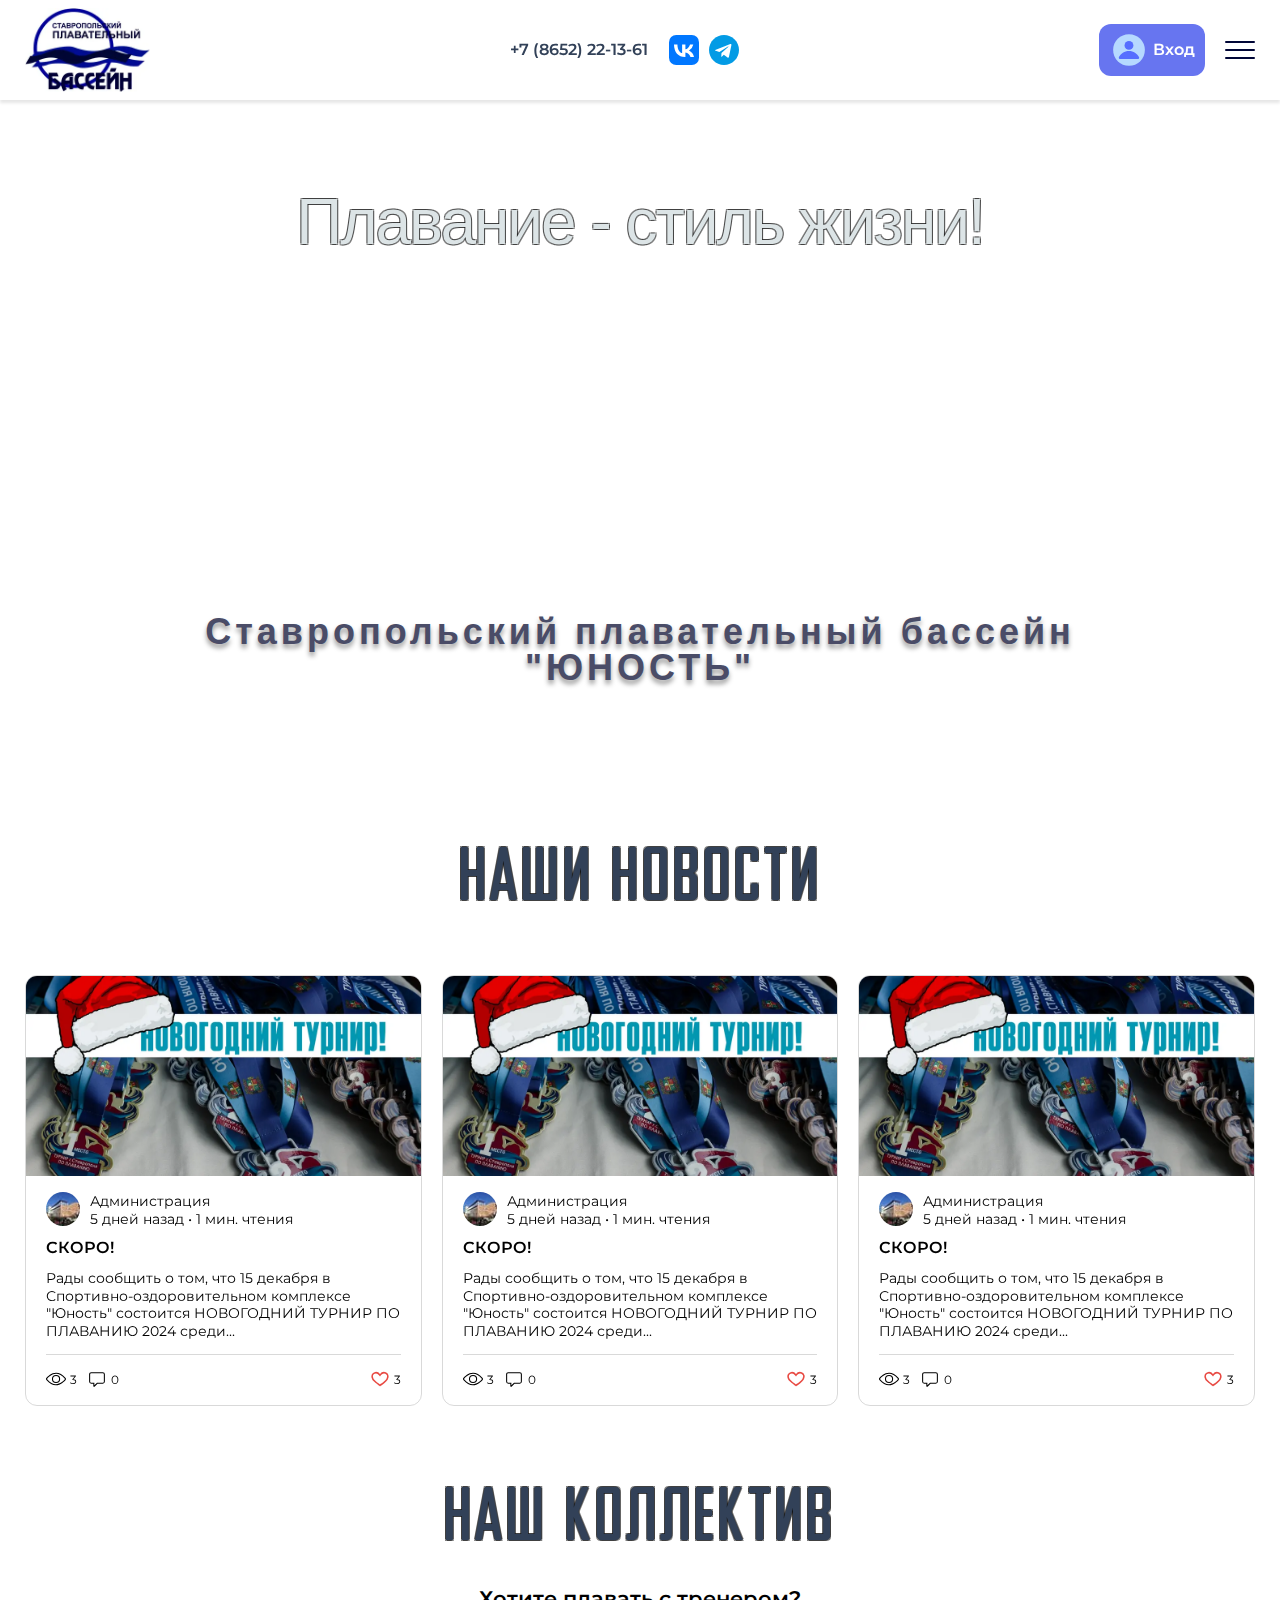
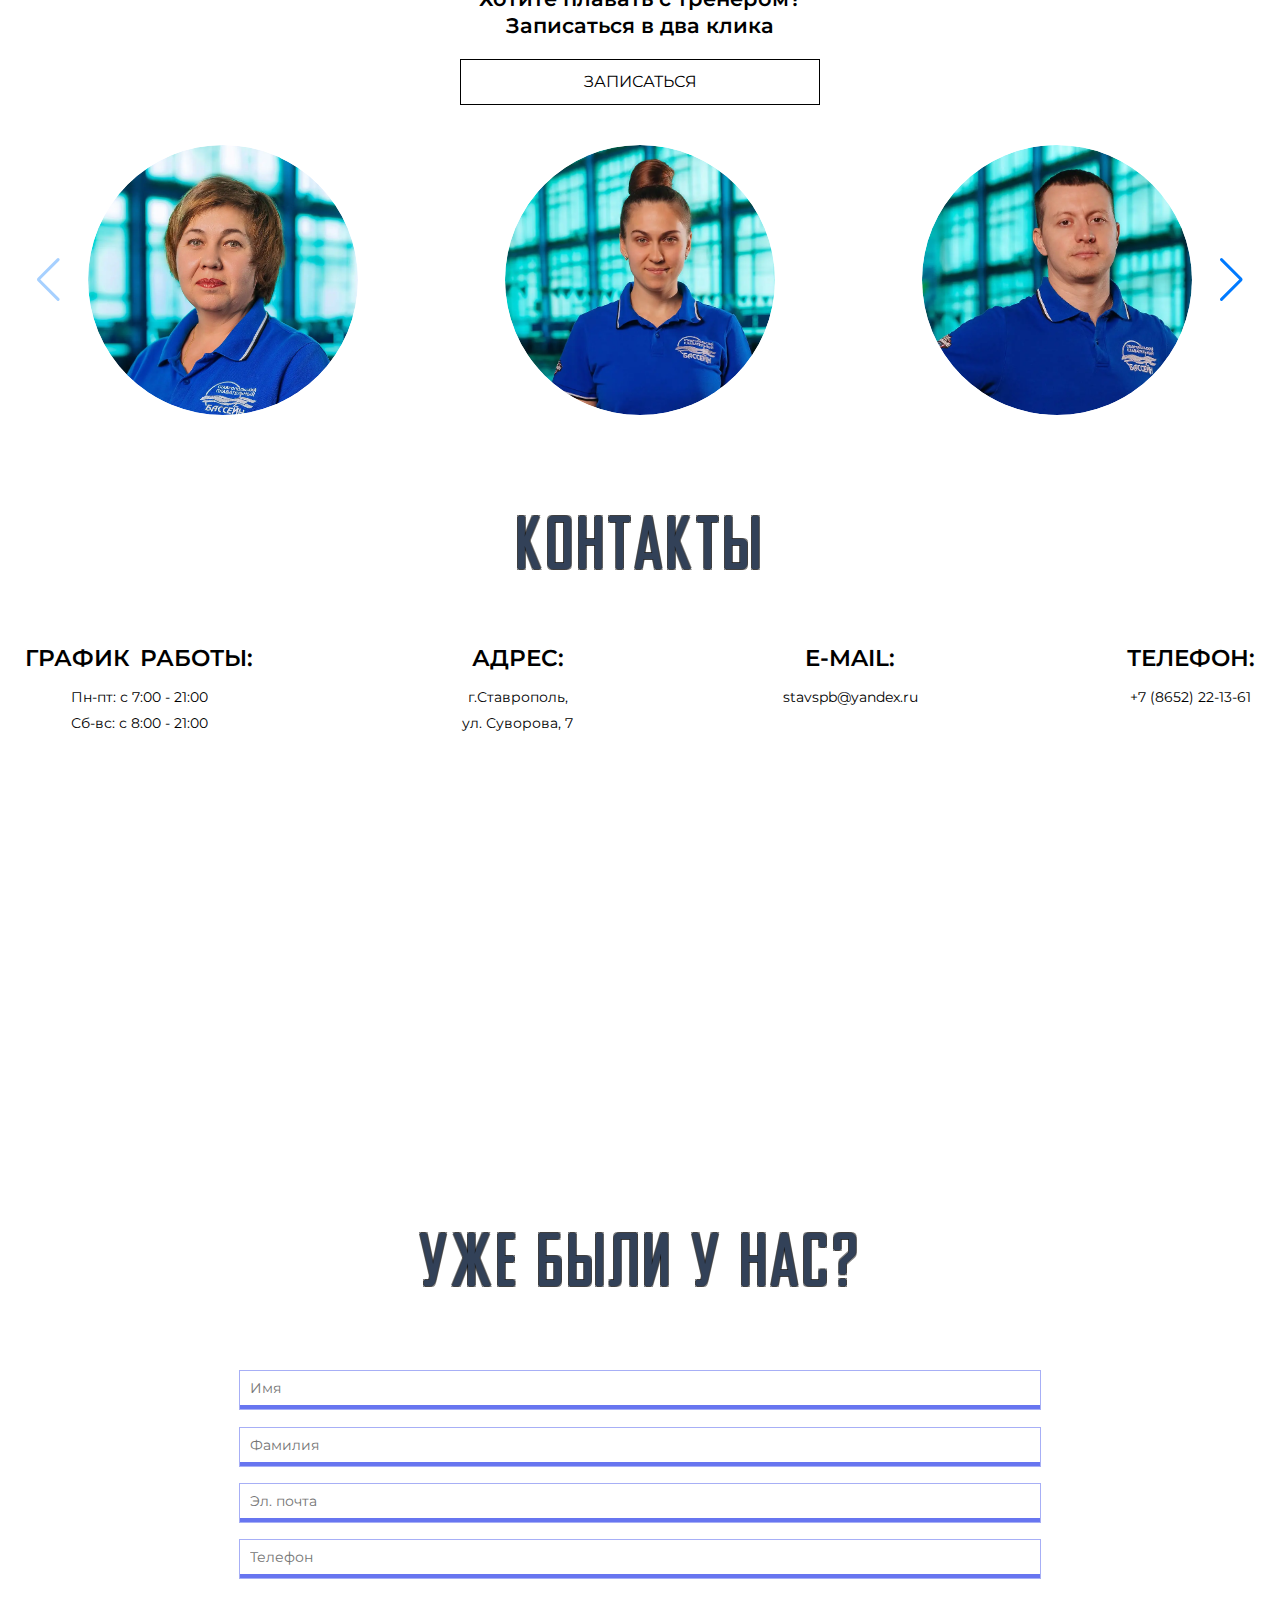
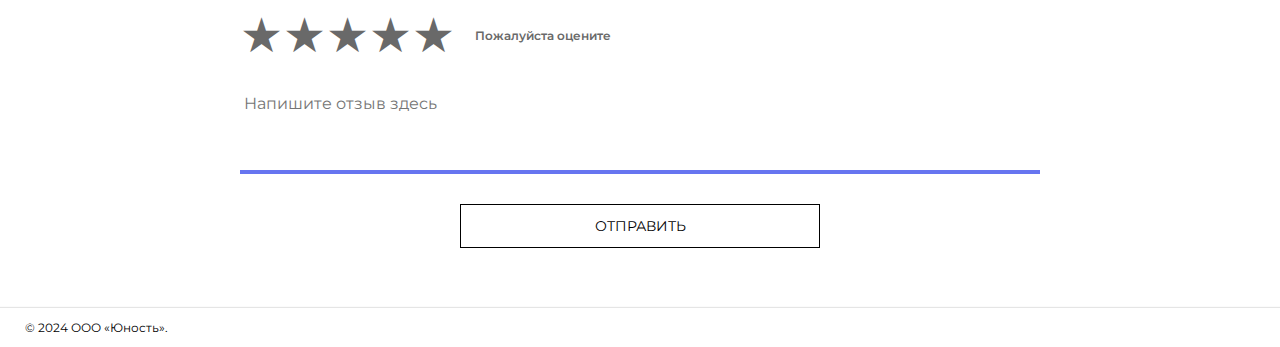
==== commit 60a3d780: "Add files via upload" ====
--- a/index.html
+++ b/index.html
@@ -6,11 +6,11 @@
 	<meta charset="UTF-8" />
 	<meta name="format-detection" content="telephone=no" />
 	<!-- <style>body{opacity: 0;}</style> -->
-	<link rel="stylesheet" href="css/style.min.css?_v=20241118182747" />
+	<link rel="stylesheet" href="css/style.min.css?_v=20241123025754" />
 	<link rel="shortcut icon" href="favicon.ico" />
 	<!-- <meta name="robots" content="noindex, nofollow"> -->
 	<meta name="viewport" content="width=device-width, initial-scale=1.0" />
-	<script src="https://api-maps.yandex.ru/2.1/?lang=ru_RU&amp;apikey=5bf7b08f-f96e-4f5e-b6ae-241251e7680e&_v=20241118182747"></script>
+	<script src="https://api-maps.yandex.ru/2.1/?lang=ru_RU&amp;apikey=5bf7b08f-f96e-4f5e-b6ae-241251e7680e&_v=20241123025754"></script>
 </head>
 
 <body>
@@ -43,7 +43,7 @@
 						</li>
 					</ul>
 					<div class="header__right">
-						<a href="#" class="btn header__link" data-da=".menu__links, 420">
+						<a href="login.html" class="btn header__link" data-da=".menu__links, 420">
 							<svg>
 								<use xlink:href="img/icons/icons.svg#profile"></use>
 							</svg>
@@ -92,6 +92,9 @@
 										</li>
 										<li class="links__item">
 											<a href="#" class="links__link">Публичная оферта</a>
+										</li>
+										<li class="links__item">
+											<a href="lk.html" class="links__link">Личный кабинет</a>
 										</li>
 									</ul>
 								</div>
@@ -444,7 +447,7 @@
 		</footer>
 
 	</div>
-	<script src="js/app.min.js?_v=20241118182747"></script>
+	<script src="js/app.min.js?_v=20241123025754"></script>
 
 </body>
 
--- a/css/style.min.css
+++ b/css/style.min.css
@@ -1 +1 @@
-@import url(https://fonts.googleapis.com/css?family=Montserrat:regular,500,600,700&display=swap);@import url(https://fonts.googleapis.com/css?family=Open+Sans:300,regular,500,600,700,800,300italic,italic,500italic,600italic,700italic,800italic);@import url(https://fonts.googleapis.com/css?family=Oswald:200,300,regular,500,600,700);@font-face{font-family:Agency;font-display:swap;src:url(../fonts/Agency.woff2) format("woff2"),url(../fonts/Agency.woff) format("woff");font-weight:400;font-style:normal}@font-face{font-family:Headlines;font-display:swap;src:url(../fonts/Headlines-Bold.woff2) format("woff2"),url(../fonts/Headlines-Bold.woff) format("woff");font-weight:700;font-style:normal}@font-face{font-family:Headlines;font-display:swap;src:url(../fonts/Headlines-Regular.woff2) format("woff2"),url(../fonts/Headlines-Regular.woff) format("woff");font-weight:400;font-style:normal}*{padding:0;margin:0;border:0}*,:after,:before{-webkit-box-sizing:border-box;box-sizing:border-box}body,html{height:100%;min-width:320px}body{line-height:1;font-family:Montserrat;font-size:1rem;-ms-text-size-adjust:100%;-moz-text-size-adjust:100%;-webkit-text-size-adjust:100%;-webkit-font-smoothing:antialiased;-moz-osx-font-smoothing:grayscale}button,input,textarea{font-family:Montserrat;font-size:inherit;line-height:inherit}button{cursor:pointer;color:inherit;background-color:rgba(0,0,0,0)}a{color:inherit;text-decoration:none}ul li{list-style:none}img{vertical-align:top}h1,h2,h3,h4,h5,h6{font-weight:inherit;font-size:inherit}.wrapper{min-height:100%;display:-webkit-box;display:-ms-flexbox;display:flex;-webkit-box-orient:vertical;-webkit-box-direction:normal;-ms-flex-direction:column;flex-direction:column;overflow:hidden;font-weight:400;background:#fff;font-family:Montserrat;color:#000;line-height:1.25}@supports (overflow:clip){.wrapper{overflow:clip}}.wrapper>main{-webkit-box-flex:1;-ms-flex:1 1 auto;flex:1 1 auto}.wrapper>*{min-width:0}[class*=__container]{max-width:78.75rem;margin:0 auto;padding:0 .9375rem}input[type=email],input[type=tel],input[type=text],textarea{-webkit-appearance:none;-moz-appearance:none;appearance:none}.input{border-radius:0!important;width:100%;display:block;padding:0 20px;border:1px solid #eee}.input[placeholder]:not([data-placeholder-nohiden])::-webkit-input-placeholder{-webkit-transition:opacity .3s;transition:opacity .3s}.input[placeholder]:not([data-placeholder-nohiden])::-moz-placeholder{-moz-transition:opacity .3s;transition:opacity .3s}.input[placeholder]:not([data-placeholder-nohiden]):-ms-input-placeholder{-ms-transition:opacity .3s;transition:opacity .3s}.input[placeholder]:not([data-placeholder-nohiden])::-ms-input-placeholder{-ms-transition:opacity .3s;transition:opacity .3s}.input[placeholder]:not([data-placeholder-nohiden])::placeholder{-webkit-transition:opacity .3s;transition:opacity .3s}.input[placeholder]:not([data-placeholder-nohiden]):focus::-webkit-input-placeholder{opacity:0}.input[placeholder]:not([data-placeholder-nohiden]):focus::-moz-placeholder{opacity:0}.input[placeholder]:not([data-placeholder-nohiden]):focus:-ms-input-placeholder{opacity:0}.input[placeholder]:not([data-placeholder-nohiden]):focus::-ms-input-placeholder{opacity:0}.input[placeholder]:not([data-placeholder-nohiden]):focus::placeholder{opacity:0}textarea.input{resize:none;padding:0 0}.rating{display:-webkit-box;display:-ms-flexbox;display:flex;-webkit-box-align:end;-ms-flex-align:end;align-items:flex-end;font-size:50px;line-height:.75;-webkit-transition:opacity .3s ease 0s;transition:opacity .3s ease 0s;color:#696969}.rating.rating_sending{opacity:.2}.rating.rating_set .rating__active,.rating.rating_set .rating__item{cursor:pointer}.rating__body{position:relative}.rating__body::before{content:"★★★★★";display:block}.rating__active{position:absolute;width:0%;height:100%;top:0;left:0;overflow:hidden}.rating__active::before{content:"★★★★★";position:absolute;display:-webkit-box;display:-ms-flexbox;display:flex;width:100%;height:100%;top:0;left:0;color:#ffd300}.rating__items{display:-webkit-box;display:-ms-flexbox;display:flex;position:absolute;width:100%;height:100%;top:0;left:0}.rating__item{-webkit-box-flex:0;-ms-flex:0 0 20%;flex:0 0 20%;height:100%;opacity:0}.rating__value{font-size:12px;font-weight:600;color:#696969;line-height:1;padding:0 0 0 10px}[class*=-ibg]{position:relative}[class*=-ibg] img{position:absolute;width:100%;height:100%;top:0;left:0;-o-object-fit:cover;object-fit:cover}[class*=-ibg--contain] img{-o-object-fit:contain;object-fit:contain}.btn{padding:6px 10px;border-radius:12px;background-color:#6775f0;color:#fff;font-weight:600;-webkit-transition:all .3s ease 0s;transition:all .3s ease 0s}.btn:hover{background-color:#5e6ad6}.title{text-align:center;font-family:Agency;font-size:100px;color:#324158;letter-spacing:4px;text-shadow:rgba(0,0,0,.498) -1px -1px 0,rgba(0,0,0,.498) -1px 1px 0,rgba(0,0,0,.498) 1px 1px 0,rgba(0,0,0,.498) 1px -1px 0}.input{padding-left:4px;padding-right:4px;padding-bottom:6px;border:none;border-bottom:4px solid #6775f0}.input:focus{outline:0}.textarea{padding-left:4px;padding-right:4px;padding-bottom:6px;border:none;border-bottom:4px solid #6775f0;width:100%;resize:none}.textarea:focus{outline:0}.btn-outline{display:-webkit-inline-box;display:-ms-inline-flexbox;display:inline-flex;-webkit-box-align:center;-ms-flex-align:center;align-items:center;-webkit-box-pack:center;-ms-flex-pack:center;justify-content:center;border:1px solid #000;max-width:360px;width:100%;padding:12px;text-transform:uppercase;-webkit-transition:all .3s ease 0s;transition:all .3s ease 0s}.btn-outline:hover{border:1px solid #fff;color:#fff;background-color:#000}.btn-dark{display:-webkit-inline-box;display:-ms-inline-flexbox;display:inline-flex;-webkit-box-align:center;-ms-flex-align:center;align-items:center;-webkit-box-pack:center;-ms-flex-pack:center;justify-content:center;border:1px solid #fff;background-color:#000;color:#fff;max-width:360px;width:100%;padding:12px;text-transform:uppercase;-webkit-transition:all .3s ease 0s;transition:all .3s ease 0s}.btn-dark:hover{border:1px solid #000;background-color:#111}.title-main{text-align:center;font-family:Oswald;font-size:34px;color:#324158;letter-spacing:4px;text-shadow:rgba(0,0,0,.4) 0 4px 5px}.subtitle{font-family:Oswald;font-size:26px;line-height:1.5}.title-simple{font-size:24px;font-weight:600}.header{z-index:100;background-color:#fff;position:fixed;width:100%;-webkit-box-shadow:0 3px 3px 0 rgba(0,0,0,.1019607843);box-shadow:0 3px 3px 0 rgba(0,0,0,.1019607843)}.header__content{padding-top:8px;padding-bottom:8px;display:-webkit-box;display:-ms-flexbox;display:flex;-webkit-box-pack:justify;-ms-flex-pack:justify;justify-content:space-between;-webkit-box-align:center;-ms-flex-align:center;align-items:center}.header__right{display:-webkit-box;display:-ms-flexbox;display:flex;-webkit-box-align:center;-ms-flex-align:center;align-items:center;gap:20px}.header__logo{display:-webkit-inline-box;display:-ms-inline-flexbox;display:inline-flex;height:100%}.header__logo img{height:94px;width:auto}.header__list{display:-webkit-box;display:-ms-flexbox;display:flex;gap:10px}.header__menu{display:-webkit-box;display:-ms-flexbox;display:flex;-webkit-box-align:center;-ms-flex-align:center;align-items:center;gap:14px}.header__link{display:-webkit-inline-box;display:-ms-inline-flexbox;display:inline-flex;-webkit-box-align:center;-ms-flex-align:center;align-items:center;gap:4px;font-weight:600}.header__link svg{width:40px;height:40px}.menu{display:-webkit-inline-box;display:-ms-inline-flexbox;display:inline-flex}.menu__container{height:100%;width:100%}.menu__body{margin-top:16px;position:fixed;left:0;width:100%;background-color:#6775f0;display:none;top:94px}.menu-open .menu__body{display:-webkit-box;display:-ms-flexbox;display:flex}.menu__links{display:-webkit-box;display:-ms-flexbox;display:flex;gap:20px;-ms-flex-wrap:wrap;flex-wrap:wrap}.links{width:100%;padding:14px 0}.links__link{color:#fff;font-weight:600;font-size:18px;-webkit-transition:all .3s ease 0s;transition:all .3s ease 0s}.links__link:hover{color:#d9ddff}.list-icons{display:-webkit-box;display:-ms-flexbox;display:flex;-webkit-box-align:center;-ms-flex-align:center;align-items:center;gap:10px}.list-icons__link{display:-webkit-box;display:-ms-flexbox;display:flex;-webkit-box-align:center;-ms-flex-align:center;align-items:center;gap:4px;color:#324158}.list-icons__link-phone{padding-right:16px;font-weight:600}.list-icons__link svg{width:30px;height:30px}.icon-menu{display:block;position:relative;width:1.875rem;height:18px;z-index:5}.icon-menu span,.icon-menu::after,.icon-menu::before{content:"";-webkit-transition:all .3s ease 0s;transition:all .3s ease 0s;right:0;position:absolute;width:100%;height:.125rem;border-radius:18px;background-color:#000636}.icon-menu::before{top:0}.icon-menu::after{bottom:0}.icon-menu span{top:calc(50% - .0625rem)}.menu-open .icon-menu span{width:0}.menu-open .icon-menu::before{top:calc(50% - .0625rem);-webkit-transform:rotate(-45deg);-ms-transform:rotate(-45deg);transform:rotate(-45deg)}.menu-open .icon-menu::after{bottom:calc(50% - .0625rem);-webkit-transform:rotate(45deg);-ms-transform:rotate(45deg);transform:rotate(45deg)}.footer{-webkit-box-shadow:0 -1px 1px 0 rgba(0,0,0,.1);box-shadow:0 -1px 1px 0 rgba(0,0,0,.1);padding:12px 0}.footer__container{text-align:center}.footer__text{display:-webkit-box;display:-ms-flexbox;display:flex;line-height:1.23;color:#000;font-size:13px}body{padding-right:0!important}main{padding-top:16px}.section-main{overflow:hidden;position:relative;top:0;left:0;z-index:1}.section-main__content{width:100%;display:-webkit-box;display:-ms-flexbox;display:flex;-webkit-box-orient:vertical;-webkit-box-direction:normal;-ms-flex-direction:column;flex-direction:column;-webkit-box-align:center;-ms-flex-align:center;align-items:center}.section-main__title{padding:0 15px;margin-top:110px;font-size:80px;text-align:center;font-family:Arial;font-weight:400;color:#dce4e6;letter-spacing:-2px;text-shadow:rgba(0,0,0,.498) -1px -1px 0,rgba(0,0,0,.498) -1px 1px 0,rgba(0,0,0,.498) 1px 1px 0,rgba(0,0,0,.498) 1px -1px 0}.section-main__subtitle{letter-spacing:4px;margin-top:440px;width:100%;font-family:Arial;padding:0 15px;font-weight:600;text-shadow:rgba(0,0,0,.4) 0 4px 5px;font-size:44px;color:#4a4c67;max-width:900px;text-align:center;line-height:1}.section-main__video{position:absolute;z-index:0;top:0;left:0;width:100%;height:100%;-o-object-fit:cover;object-fit:cover}.section-main__text{z-index:2;width:100%;display:-webkit-box;display:-ms-flexbox;display:flex;-webkit-box-orient:vertical;-webkit-box-direction:normal;-ms-flex-direction:column;flex-direction:column;-webkit-box-align:center;-ms-flex-align:center;align-items:center;margin-bottom:80px}.section-news{margin-top:120px;z-index:10}.section-news__card{margin-top:50px}.card{border:1px solid rgba(199,199,199,.6745098039);display:-webkit-box;display:-ms-flexbox;display:flex;-webkit-box-orient:vertical;-webkit-box-direction:normal;-ms-flex-direction:column;flex-direction:column;font-size:12px;overflow:hidden;border-radius:12px}.card__img{position:relative;top:0;left:0;width:100%;height:200px}.card__img img{position:absolute;top:0;left:0;width:100%;height:100%;-o-object-fit:cover;object-fit:cover}.card__text{-webkit-transition:all .3s ease 0s;transition:all .3s ease 0s}.card__text:hover{color:#6775f0}.card__title{margin-top:10px;font-size:16px;font-weight:600}.card__subtitle{margin-top:12px;font-size:14px}.card__content{padding:16px 20px}.card__foot{border-top:1px solid rgba(199,199,199,.6745098039);margin-top:14px;padding-top:14px;display:-webkit-box;display:-ms-flexbox;display:flex;-webkit-box-pack:justify;-ms-flex-pack:justify;justify-content:space-between}.card__icons{display:-webkit-box;display:-ms-flexbox;display:flex;gap:10px}.card__link{display:-webkit-box;display:-ms-flexbox;display:flex;-webkit-box-align:center;-ms-flex-align:center;align-items:center;gap:4px}.card__link-like{fill:transparent;stroke:#e84a43;stroke-width:1.5px;-webkit-transition:fill .25s;transition:fill .25s}.card__link-like:hover{fill:#e84a43}.card__link-comment{-webkit-transition:all .3s ease 0s;transition:all .3s ease 0s}.card__link-comment:hover{fill:#6775f0}.card__link svg{width:20px;height:20px}.card-head{display:-webkit-box;display:-ms-flexbox;display:flex;gap:10px;font-size:16px}.card-head__ava{-webkit-box-flex:0;-ms-flex:0 0 auto;flex:0 0 auto;position:relative;top:0;left:0;width:34px;height:34px;border-radius:50%;overflow:hidden}.card-head__ava img{position:absolute;top:0;left:0;width:100%;height:100%;-o-object-fit:cover;object-fit:cover}.card-head__time{display:-webkit-box;display:-ms-flexbox;display:flex}.card-head__time span:not(:last-child)::after{content:"•";margin-left:4px;margin-right:4px}.section-video{margin-top:80px;z-index:10}.section-video__video{height:540px;width:100%}.section-team{margin-top:80px}.section-team__container{width:100%}.section-team__content{width:100%}.section-team__subtitle{display:-webkit-box;display:-ms-flexbox;display:flex;-webkit-box-pack:center;-ms-flex-pack:center;justify-content:center;-webkit-box-align:center;-ms-flex-align:center;align-items:center;width:100%;margin-top:20px;text-align:center;font-weight:600}.section-team__subtitle span{max-width:400px;font-size:25px;font-weight:600;text-align:center}.section-team__button{margin-top:20px;width:100%;display:-webkit-box;display:-ms-flexbox;display:flex;-webkit-box-pack:center;-ms-flex-pack:center;justify-content:center}.section-team__slider{margin-top:40px}.section-team__link{overflow:hidden;border-radius:50%;-webkit-transition:all .3s ease 0s;transition:all .3s ease 0s;position:relative;top:0;left:0}.section-team__link::after{content:"";width:100%;height:100%;border-radius:50%;position:absolute;background-color:rgba(0,0,0,0);top:0;left:0;-webkit-transition:all .3s ease 0s;transition:all .3s ease 0s}.section-team__link:hover::after{background-color:hsla(0,0%,100%,.4)}.section-team__slide{display:-webkit-box;display:-ms-flexbox;display:flex;-webkit-box-align:center;-ms-flex-align:center;align-items:center;-webkit-box-pack:center;-ms-flex-pack:center;justify-content:center}.section-team__slide img{width:270px;height:270px;border-radius:50%;-o-object-fit:cover;object-fit:cover;overflow:hidden}.section-contacts{margin-top:80px;margin-bottom:80px}.section-contacts__list{margin-top:60px}.section-contacts__map{margin-top:60px}.list-info{display:-webkit-box;display:-ms-flexbox;display:flex;-webkit-box-pack:justify;-ms-flex-pack:justify;justify-content:space-between;gap:10px}.list-info__title{line-height:1.8em;text-align:center;font-size:25px;font-weight:600;word-spacing:4px}.list-info__subtitle{margin-top:10px;font-size:14px;display:-webkit-box;display:-ms-flexbox;display:flex;-webkit-box-orient:vertical;-webkit-box-direction:normal;-ms-flex-direction:column;flex-direction:column;-webkit-box-align:center;-ms-flex-align:center;align-items:center;gap:8px}#map{width:100%;height:400px}.section-form{margin-bottom:60px}.section-form__content{width:100%;margin:0 auto;max-width:800px}.section-form__form{margin-top:60px}.form__inputs{display:-ms-grid;display:grid;gap:60px;-ms-grid-columns:(1fr)[2];grid-template-columns:repeat(2,1fr);-ms-grid-rows:(1fr)[2];grid-template-rows:repeat(2,1fr)}.form__rating{margin-top:40px;display:-webkit-box;display:-ms-flexbox;display:flex;gap:10px;-webkit-box-align:center;-ms-flex-align:center;align-items:center}.form__button{margin-top:40px;text-align:center}.form__textarea{margin-top:40px;height:80px}.section-about{margin-top:40px}.section-about__container{max-width:800px}.section-about__content{width:100%}.section-about__title{margin-bottom:10px}.section-about__p{font-weight:400;font-size:22px;line-height:1.7;font-weight:400;font-family:Oswald;margin-bottom:40px}.section-about__images{text-align:center;margin:0 auto;margin-bottom:40px;display:-webkit-box;display:-ms-flexbox;display:flex;gap:10px;-webkit-box-pack:justify;-ms-flex-pack:justify;justify-content:space-between;-ms-flex-wrap:wrap;flex-wrap:wrap}.section-about__img{position:relative;top:0;left:0;width:100%;height:300px;-webkit-box-flex:0;-ms-flex:0 0 calc(50% - 5px);flex:0 0 calc(50% - 5px)}.section-about__img img{position:absolute;top:0;left:0;width:100%;height:100%;-o-object-fit:cover;object-fit:cover}.section-about__images-mini .section-about__img{height:220px}.section-about__link{font-size:26px;border-radius:6px;font-family:Oswald;color:#6775f0;-webkit-transition:all .3s ease 0s;transition:all .3s ease 0s}.section-about__link:hover{color:#5e6ad6}.section-rules{margin-top:60px;margin-bottom:60px}.section-rules__container{max-width:800px}.section-rules__title{font-family:Oswald;font-size:30px;line-height:1.3}.section-rules__buttons{margin-top:36px;display:-webkit-box;display:-ms-flexbox;display:flex;gap:20px;-ms-flex-wrap:wrap;flex-wrap:wrap}.section-rules__button{font-family:Oswald}.section-rules__btn{display:-webkit-inline-box;display:-ms-inline-flexbox;display:inline-flex;padding:14px 46px}.section-price{margin-top:20px}.section-price__container{width:100%;max-width:900px}.section-price__images{text-align:center;margin:0 auto;display:-webkit-box;display:-ms-flexbox;display:flex;-webkit-box-orient:vertical;-webkit-box-direction:normal;-ms-flex-direction:column;flex-direction:column}.section-price__img{display:-webkit-inline-box;display:-ms-inline-flexbox;display:inline-flex}.section-price__img img{width:100%;height:100%}.section-time{margin-top:40px;margin-bottom:40px}.section-time__container{max-width:658px;text-align:center}.section-time__list{margin-top:20px}.section-time__img img{width:100%}.section-water{margin-top:40px;margin-bottom:40px}.section-water__container{width:100%;text-align:center;max-width:940px}.section-water__subtitle{margin:0 auto;margin-top:20px;max-width:610px}.section-water__list{margin-top:40px}.list-water{width:100%;display:-ms-grid;display:grid;-ms-grid-columns:(1fr)[6];grid-template-columns:repeat(6,1fr);-ms-grid-rows:(1fr)[3];grid-template-rows:repeat(3,1fr);grid-auto-rows:1fr;gap:10px;-ms-flex-wrap:wrap;flex-wrap:wrap}.list-water__link{width:100%;display:-webkit-inline-box;display:-ms-inline-flexbox;display:inline-flex;-webkit-box-align:center;-ms-flex-align:center;align-items:center;-webkit-box-pack:center;-ms-flex-pack:center;justify-content:center;padding:12px 0;border:1px solid #000;background-color:#fff;color:#000;border-radius:4px;-webkit-transition:all .3s ease 0s;transition:all .3s ease 0s}.list-water__link:hover{background-color:#000;color:#fff}.section-blog{margin-top:40px;margin-bottom:40px}.section-blog__container{width:100%;text-align:center;max-width:1100px}.section-blog__list{margin-top:40px;margin-bottom:40px;display:-webkit-box;display:-ms-flexbox;display:flex;-webkit-box-orient:vertical;-webkit-box-direction:normal;-ms-flex-direction:column;flex-direction:column;gap:30px}.blog{height:auto}.blog__content{height:100%;display:-webkit-box;display:-ms-flexbox;display:flex;gap:10px;border:1px solid rgba(199,199,199,.6745098039)}.blog__part{-webkit-box-flex:0;-ms-flex:0 0 50%;flex:0 0 50%}.blog__left{display:-webkit-inline-box;display:-ms-inline-flexbox;display:inline-flex}.blog__left img{display:-webkit-box;display:-ms-flexbox;display:flex;width:100%;height:100%;-o-object-fit:auto;object-fit:auto;max-height:340px}.blog__right{padding:24px 26px;text-align:left;display:-webkit-box;display:-ms-flexbox;display:flex;-webkit-box-orient:vertical;-webkit-box-direction:normal;-ms-flex-direction:column;flex-direction:column}.blog__date{font-size:12px;color:#4a4c67}.blog__link{display:-webkit-inline-box;display:-ms-inline-flexbox;display:inline-flex;-webkit-box-orient:vertical;-webkit-box-direction:normal;-ms-flex-direction:column;flex-direction:column;gap:10px;margin-top:24px;color:#4a4c67;-webkit-transition:all .3s ease 0s;transition:all .3s ease 0s}.blog__link:hover{color:#6775f0}.blog__title{font-size:28px;font-weight:600}.blog__subtitle{line-height:1.5;font-size:16px}.blog__foot{height:100%;-ms-grid-column-align:end;justify-self:end;border-top:1px solid rgba(199,199,199,.4745098039);margin-top:60px;padding-top:14px;display:-webkit-box;display:-ms-flexbox;display:flex;-webkit-box-pack:justify;-ms-flex-pack:justify;justify-content:space-between}.blog__like svg{fill:none;stroke:#e84a43;stroke-width:1.5px;-webkit-transition:all .3s ease 0s;transition:all .3s ease 0s}.blog__like svg:hover{fill:#e84a43}.blog__icon{display:-webkit-inline-box;display:-ms-inline-flexbox;display:inline-flex;gap:4px;-webkit-box-align:center;-ms-flex-align:center;align-items:center}.blog__icon svg{width:20px;height:20px}.section-blog-item{margin-top:40px;margin-bottom:40px}.blog-big .blog__content{-webkit-box-orient:vertical;-webkit-box-direction:normal;-ms-flex-direction:column;flex-direction:column}.blog-big .blog__right{padding:40px 86px}.blog-big .blog__title{font-size:40px}.blog-big .blog__subtitle{font-size:20px}.blog-big .card-head{-webkit-box-align:center;-ms-flex-align:center;align-items:center;-webkit-box-pack:justify;-ms-flex-pack:justify;justify-content:space-between;font-size:16px}.blog-big .card-head__btn{display:-webkit-box;display:-ms-flexbox;display:flex;-webkit-box-align:center;-ms-flex-align:center;align-items:center;gap:10px}.blog-big .card-head__btn svg{width:20px;height:20px;fill:#fff}.blog-big .card-head__left{display:-webkit-box;display:-ms-flexbox;display:flex;gap:12px;-webkit-box-align:center;-ms-flex-align:center;align-items:center}.blog-big .card-head__author{display:-webkit-box;display:-ms-flexbox;display:flex}.blog-big .card-head__author>div::after{content:"•";margin-left:4px;margin-right:4px}.blog-big .card-head__author>div:last-child::after{content:"";margin-left:0;margin-right:0}.blog-big .blog__icons{display:-webkit-box;display:-ms-flexbox;display:flex;gap:10px}.blog-big .blog__link:hover{color:#4a4c67}.blog-big .blog__img{margin-top:20px;width:100%}.blog-big .blog__img img{width:100%}.section-news-item__head{display:-webkit-box;display:-ms-flexbox;display:flex;-webkit-box-pack:justify;-ms-flex-pack:justify;justify-content:space-between;gap:10px}.section-news-item__head .btn{border-radius:6px;font-size:18px}.section-comments{margin-top:80px;margin-bottom:40px}.section-comments__comments{margin-top:20px;display:-webkit-box;display:-ms-flexbox;display:flex;-webkit-box-orient:vertical;-webkit-box-direction:normal;-ms-flex-direction:column;flex-direction:column;gap:20px}.section-comments__comment{border:1px solid rgba(199,199,199,.6745098039);border-radius:14px;padding:14px}.section-comments__p{margin-top:20px;font-size:16px}.section-comments__form{margin-top:40px}.section-comments__button{font-size:18px;margin-top:20px}.section-comments__btn{padding:12px 16px}.section-swim{margin-top:40px;margin-bottom:40px}.section-swim__img{position:relative;display:-webkit-inline-box;display:-ms-inline-flexbox;display:inline-flex;top:0;left:0;width:100%;height:440px}.section-swim__img img{position:absolute;top:0;left:0;width:100%;height:100%;-o-object-fit:cover;object-fit:cover;-o-object-position:center 0;object-position:center 0}.section-swim__container{text-align:center}.section-swim__slider-tennis{margin-top:10px;max-width:880px}.section-swim__video video{width:100%}.section-swim__title{font-size:40px;margin-top:40px;margin-bottom:40px}.section-swim__subtitle{margin:0 auto;font-family:Oswald;font-size:24px;max-width:940px;word-spacing:2px;line-height:1.5}.section-swim__bold{margin-top:6px;font-family:Oswald;font-size:26px;font-weight:400}.section-swim__bold-red{color:#e21c21}.section-swim__button{margin-top:40px}.section-swim__button img{width:100%;max-width:880px}.section-swim__list{margin:0 auto;margin-top:40px;display:-webkit-box;display:-ms-flexbox;display:flex;gap:30px;-webkit-box-orient:vertical;-webkit-box-direction:normal;-ms-flex-direction:column;flex-direction:column;max-width:880px}.teacher{border:1px solid rgba(199,199,199,.6745098039);border-radius:12px;overflow:hidden;font-family:Oswald;display:-webkit-box;display:-ms-flexbox;display:flex;gap:20px;text-align:left}.teacher__left img{display:-webkit-inline-box;display:-ms-inline-flexbox;display:inline-flex;width:300px;height:100%;-o-object-fit:cover;object-fit:cover}.teacher__right{padding:20px}.teacher__title{font-size:56px}.teacher__subtitle{font-size:23px;text-transform:uppercase}.teacher__info{margin-top:24px;font-size:21px;line-height:1.7;display:-webkit-box;display:-ms-flexbox;display:flex;-webkit-box-orient:vertical;-webkit-box-direction:normal;-ms-flex-direction:column;flex-direction:column}.teacher__number{display:-webkit-inline-box;display:-ms-inline-flexbox;display:inline-flex;margin-top:24px;font-size:22px;font-weight:600;-webkit-transition:all .3s ease 0s;transition:all .3s ease 0s}.teacher__number:hover{color:#5e6ad6}.swiper{overflow:hidden}.swiper-initialized{-ms-touch-action:pan-y;touch-action:pan-y}.swiper-wrapper{width:100%;height:100%;-webkit-box-sizing:content-box;box-sizing:content-box;display:-webkit-box;display:-ms-flexbox;display:flex;position:relative}.swiper-vertical .swiper-wrapper{-webkit-box-orient:vertical;-webkit-box-direction:normal;-ms-flex-direction:column;flex-direction:column}.swiper-autoheight .swiper-wrapper{-webkit-box-align:start;-ms-flex-align:start;align-items:flex-start}.swiper-initialized .swiper-slide{-ms-flex-negative:0;flex-shrink:0}.swiper-android .swiper-slide,.swiper-android .swiper-wrapper{-webkit-transform:translate3d(0,0,0);transform:translate3d(0,0,0)}.swiper-button-lock{display:none!important}.swiper-pagination{position:relative!important;bottom:0!important;margin-top:6px!important}@font-face{font-family:swiper-icons;src:url("data:application/font-woff;charset=utf-8;base64, [base64]//wADZ2x5ZgAAAywAAADMAAAD2MHtryVoZWFkAAABbAAAADAAAAA2E2+eoWhoZWEAAAGcAAAAHwAAACQC9gDzaG10eAAAAigAAAAZAAAArgJkABFsb2NhAAAC0AAAAFoAAABaFQAUGG1heHAAAAG8AAAAHwAAACAAcABAbmFtZQAAA/gAAAE5AAACXvFdBwlwb3N0AAAFNAAAAGIAAACE5s74hXjaY2BkYGAAYpf5Hu/j+W2+MnAzMYDAzaX6QjD6/4//Bxj5GA8AuRwMYGkAPywL13jaY2BkYGA88P8Agx4j+/8fQDYfA1AEBWgDAIB2BOoAeNpjYGRgYNBh4GdgYgABEMnIABJzYNADCQAACWgAsQB42mNgYfzCOIGBlYGB0YcxjYGBwR1Kf2WQZGhhYGBiYGVmgAFGBiQQkOaawtDAoMBQxXjg/wEGPcYDDA4wNUA2CCgwsAAAO4EL6gAAeNpj2M0gyAACqxgGNWBkZ2D4/wMA+xkDdgAAAHjaY2BgYGaAYBkGRgYQiAHyGMF8FgYHIM3DwMHABGQrMOgyWDLEM1T9/w8UBfEMgLzE////P/5//f/V/xv+r4eaAAeMbAxwIUYmIMHEgKYAYjUcsDAwsLKxc3BycfPw8jEQA/[base64]/uznmfPFBNODM2K7MTQ45YEAZqGP81AmGGcF3iPqOop0r1SPTaTbVkfUe4HXj97wYE+yNwWYxwWu4v1ugWHgo3S1XdZEVqWM7ET0cfnLGxWfkgR42o2PvWrDMBSFj/IHLaF0zKjRgdiVMwScNRAoWUoH78Y2icB/yIY09An6AH2Bdu/UB+yxopYshQiEvnvu0dURgDt8QeC8PDw7Fpji3fEA4z/PEJ6YOB5hKh4dj3EvXhxPqH/SKUY3rJ7srZ4FZnh1PMAtPhwP6fl2PMJMPDgeQ4rY8YT6Gzao0eAEA409DuggmTnFnOcSCiEiLMgxCiTI6Cq5DZUd3Qmp10vO0LaLTd2cjN4fOumlc7lUYbSQcZFkutRG7g6JKZKy0RmdLY680CDnEJ+UMkpFFe1RN7nxdVpXrC4aTtnaurOnYercZg2YVmLN/d/gczfEimrE/fs/bOuq29Zmn8tloORaXgZgGa78yO9/cnXm2BpaGvq25Dv9S4E9+5SIc9PqupJKhYFSSl47+Qcr1mYNAAAAeNptw0cKwkAAAMDZJA8Q7OUJvkLsPfZ6zFVERPy8qHh2YER+3i/BP83vIBLLySsoKimrqKqpa2hp6+jq6RsYGhmbmJqZSy0sraxtbO3sHRydnEMU4uR6yx7JJXveP7WrDycAAAAAAAH//wACeNpjYGRgYOABYhkgZgJCZgZNBkYGLQZtIJsFLMYAAAw3ALgAeNolizEKgDAQBCchRbC2sFER0YD6qVQiBCv/H9ezGI6Z5XBAw8CBK/m5iQQVauVbXLnOrMZv2oLdKFa8Pjuru2hJzGabmOSLzNMzvutpB3N42mNgZGBg4GKQYzBhYMxJLMlj4GBgAYow/P/PAJJhLM6sSoWKfWCAAwDAjgbRAAB42mNgYGBkAIIbCZo5IPrmUn0hGA0AO8EFTQAA");font-weight:400;font-style:normal}:root{--swiper-theme-color:#007aff}.swiper{margin-left:auto;margin-right:auto;position:relative;overflow:hidden;list-style:none;padding:0;z-index:1}.swiper-vertical>.swiper-wrapper{-webkit-box-orient:vertical;-webkit-box-direction:normal;-ms-flex-direction:column;flex-direction:column}.swiper-wrapper{position:relative;width:100%;height:100%;z-index:1;display:-webkit-box;display:-ms-flexbox;display:flex;-webkit-transition-property:-webkit-transform;transition-property:-webkit-transform;transition-property:transform;transition-property:transform,-webkit-transform;-webkit-box-sizing:content-box;box-sizing:content-box}.swiper-android .swiper-slide,.swiper-wrapper{-webkit-transform:translate3d(0,0,0);transform:translate3d(0,0,0)}.swiper-pointer-events{-ms-touch-action:pan-y;touch-action:pan-y}.swiper-pointer-events.swiper-vertical{-ms-touch-action:pan-x;touch-action:pan-x}.swiper-slide{-ms-flex-negative:0;flex-shrink:0;width:100%;height:100%;position:relative;-webkit-transition-property:-webkit-transform;transition-property:-webkit-transform;transition-property:transform;transition-property:transform,-webkit-transform}.swiper-slide-invisible-blank{visibility:hidden}.swiper-autoheight,.swiper-autoheight .swiper-slide{height:auto}.swiper-autoheight .swiper-wrapper{-webkit-box-align:start;-ms-flex-align:start;align-items:flex-start;-webkit-transition-property:height,-webkit-transform;transition-property:height,-webkit-transform;transition-property:transform,height;transition-property:transform,height,-webkit-transform}.swiper-3d,.swiper-3d.swiper-css-mode .swiper-wrapper{-webkit-perspective:1200px;perspective:1200px}.swiper-3d .swiper-cube-shadow,.swiper-3d .swiper-slide,.swiper-3d .swiper-slide-shadow,.swiper-3d .swiper-slide-shadow-bottom,.swiper-3d .swiper-slide-shadow-left,.swiper-3d .swiper-slide-shadow-right,.swiper-3d .swiper-slide-shadow-top,.swiper-3d .swiper-wrapper{-webkit-transform-style:preserve-3d;transform-style:preserve-3d}.swiper-3d .swiper-slide-shadow,.swiper-3d .swiper-slide-shadow-bottom,.swiper-3d .swiper-slide-shadow-left,.swiper-3d .swiper-slide-shadow-right,.swiper-3d .swiper-slide-shadow-top{position:absolute;left:0;top:0;width:100%;height:100%;pointer-events:none;z-index:10}.swiper-3d .swiper-slide-shadow{background:rgba(0,0,0,.15)}.swiper-3d .swiper-slide-shadow-left{background-image:-webkit-gradient(linear,right top,left top,from(rgba(0,0,0,.5)),to(rgba(0,0,0,0)));background-image:linear-gradient(to left,rgba(0,0,0,.5),rgba(0,0,0,0))}.swiper-3d .swiper-slide-shadow-right{background-image:-webkit-gradient(linear,left top,right top,from(rgba(0,0,0,.5)),to(rgba(0,0,0,0)));background-image:linear-gradient(to right,rgba(0,0,0,.5),rgba(0,0,0,0))}.swiper-3d .swiper-slide-shadow-top{background-image:-webkit-gradient(linear,left bottom,left top,from(rgba(0,0,0,.5)),to(rgba(0,0,0,0)));background-image:linear-gradient(to top,rgba(0,0,0,.5),rgba(0,0,0,0))}.swiper-3d .swiper-slide-shadow-bottom{background-image:-webkit-gradient(linear,left top,left bottom,from(rgba(0,0,0,.5)),to(rgba(0,0,0,0)));background-image:linear-gradient(to bottom,rgba(0,0,0,.5),rgba(0,0,0,0))}.swiper-css-mode>.swiper-wrapper{overflow:auto;scrollbar-width:none;-ms-overflow-style:none}.swiper-css-mode>.swiper-wrapper::-webkit-scrollbar{display:none}.swiper-css-mode>.swiper-wrapper>.swiper-slide{scroll-snap-align:start start}.swiper-horizontal.swiper-css-mode>.swiper-wrapper{-ms-scroll-snap-type:x mandatory;scroll-snap-type:x mandatory}.swiper-vertical.swiper-css-mode>.swiper-wrapper{-ms-scroll-snap-type:y mandatory;scroll-snap-type:y mandatory}.swiper-centered>.swiper-wrapper::before{content:"";-ms-flex-negative:0;flex-shrink:0;-webkit-box-ordinal-group:10000;-ms-flex-order:9999;order:9999}.swiper-centered.swiper-horizontal>.swiper-wrapper>.swiper-slide:first-child{-webkit-margin-start:var(--swiper-centered-offset-before);margin-inline-start:var(--swiper-centered-offset-before)}.swiper-centered.swiper-horizontal>.swiper-wrapper::before{height:100%;min-height:1px;width:var(--swiper-centered-offset-after)}.swiper-centered.swiper-vertical>.swiper-wrapper>.swiper-slide:first-child{-webkit-margin-before:var(--swiper-centered-offset-before);margin-block-start:var(--swiper-centered-offset-before)}.swiper-centered.swiper-vertical>.swiper-wrapper::before{width:100%;min-width:1px;height:var(--swiper-centered-offset-after)}.swiper-centered>.swiper-wrapper>.swiper-slide{scroll-snap-align:center center}.swiper-virtual.swiper-css-mode .swiper-wrapper::after{content:"";position:absolute;left:0;top:0;pointer-events:none}.swiper-virtual.swiper-css-mode.swiper-horizontal .swiper-wrapper::after{height:1px;width:var(--swiper-virtual-size)}.swiper-virtual.swiper-css-mode.swiper-vertical .swiper-wrapper::after{width:1px;height:var(--swiper-virtual-size)}:root{--swiper-navigation-size:44px}.swiper-button-next,.swiper-button-prev{position:absolute;top:50%;width:calc(var(--swiper-navigation-size)/44*27);height:var(--swiper-navigation-size);margin-top:calc(0px - var(--swiper-navigation-size)/ 2);z-index:10;cursor:pointer;display:-webkit-box;display:-ms-flexbox;display:flex;-webkit-box-align:center;-ms-flex-align:center;align-items:center;-webkit-box-pack:center;-ms-flex-pack:center;justify-content:center;color:var(--swiper-navigation-color,var(--swiper-theme-color))}.swiper-button-next.swiper-button-disabled,.swiper-button-prev.swiper-button-disabled{opacity:.35;cursor:auto;pointer-events:none}.swiper-button-next:after,.swiper-button-prev:after{font-family:swiper-icons;font-size:var(--swiper-navigation-size);text-transform:none!important;letter-spacing:0;text-transform:none;font-variant:initial;line-height:1}.swiper-button-prev,.swiper-rtl .swiper-button-next{left:10px;right:auto}.swiper-button-prev:after,.swiper-rtl .swiper-button-next:after{content:"prev"}.swiper-button-next,.swiper-rtl .swiper-button-prev{right:10px;left:auto}.swiper-button-next:after,.swiper-rtl .swiper-button-prev:after{content:"next"}.swiper-button-lock{display:none}.swiper-pagination{position:absolute;text-align:center;-webkit-transition:.3s opacity;transition:.3s opacity;-webkit-transform:translate3d(0,0,0);transform:translate3d(0,0,0);z-index:10}.swiper-pagination.swiper-pagination-hidden{opacity:0}.swiper-horizontal>.swiper-pagination-bullets,.swiper-pagination-bullets.swiper-pagination-horizontal,.swiper-pagination-custom,.swiper-pagination-fraction{bottom:10px;left:0;width:100%}.swiper-pagination-bullets-dynamic{overflow:hidden;font-size:0}.swiper-pagination-bullets-dynamic .swiper-pagination-bullet{-webkit-transform:scale(.33);-ms-transform:scale(.33);transform:scale(.33);position:relative}.swiper-pagination-bullets-dynamic .swiper-pagination-bullet-active{-webkit-transform:scale(1);-ms-transform:scale(1);transform:scale(1)}.swiper-pagination-bullets-dynamic .swiper-pagination-bullet-active-main{-webkit-transform:scale(1);-ms-transform:scale(1);transform:scale(1)}.swiper-pagination-bullets-dynamic .swiper-pagination-bullet-active-prev{-webkit-transform:scale(.66);-ms-transform:scale(.66);transform:scale(.66)}.swiper-pagination-bullets-dynamic .swiper-pagination-bullet-active-prev-prev{-webkit-transform:scale(.33);-ms-transform:scale(.33);transform:scale(.33)}.swiper-pagination-bullets-dynamic .swiper-pagination-bullet-active-next{-webkit-transform:scale(.66);-ms-transform:scale(.66);transform:scale(.66)}.swiper-pagination-bullets-dynamic .swiper-pagination-bullet-active-next-next{-webkit-transform:scale(.33);-ms-transform:scale(.33);transform:scale(.33)}.swiper-pagination-bullet{width:var(--swiper-pagination-bullet-width,var(--swiper-pagination-bullet-size,8px));height:var(--swiper-pagination-bullet-height,var(--swiper-pagination-bullet-size,8px));display:inline-block;border-radius:50%;background:var(--swiper-pagination-bullet-inactive-color,#000);opacity:var(--swiper-pagination-bullet-inactive-opacity,.2)}button.swiper-pagination-bullet{border:none;margin:0;padding:0;-webkit-box-shadow:none;box-shadow:none;-webkit-appearance:none;-moz-appearance:none;appearance:none}.swiper-pagination-clickable .swiper-pagination-bullet{cursor:pointer}.swiper-pagination-bullet:only-child{display:none!important}.swiper-pagination-bullet-active{opacity:var(--swiper-pagination-bullet-opacity,1);background:var(--swiper-pagination-color,var(--swiper-theme-color))}.swiper-pagination-vertical.swiper-pagination-bullets,.swiper-vertical>.swiper-pagination-bullets{right:10px;top:50%;-webkit-transform:translate3d(0,-50%,0);transform:translate3d(0,-50%,0)}.swiper-pagination-vertical.swiper-pagination-bullets .swiper-pagination-bullet,.swiper-vertical>.swiper-pagination-bullets .swiper-pagination-bullet{margin:var(--swiper-pagination-bullet-vertical-gap,6px) 0;display:block}.swiper-pagination-vertical.swiper-pagination-bullets.swiper-pagination-bullets-dynamic,.swiper-vertical>.swiper-pagination-bullets.swiper-pagination-bullets-dynamic{top:50%;-webkit-transform:translateY(-50%);-ms-transform:translateY(-50%);transform:translateY(-50%);width:8px}.swiper-pagination-vertical.swiper-pagination-bullets.swiper-pagination-bullets-dynamic .swiper-pagination-bullet,.swiper-vertical>.swiper-pagination-bullets.swiper-pagination-bullets-dynamic .swiper-pagination-bullet{display:inline-block;-webkit-transition:.2s transform,.2s top;transition:.2s transform,.2s top}.swiper-horizontal>.swiper-pagination-bullets .swiper-pagination-bullet,.swiper-pagination-horizontal.swiper-pagination-bullets .swiper-pagination-bullet{margin:0 var(--swiper-pagination-bullet-horizontal-gap,4px)}.swiper-horizontal>.swiper-pagination-bullets.swiper-pagination-bullets-dynamic,.swiper-pagination-horizontal.swiper-pagination-bullets.swiper-pagination-bullets-dynamic{left:50%;-webkit-transform:translateX(-50%);-ms-transform:translateX(-50%);transform:translateX(-50%);white-space:nowrap}.swiper-horizontal>.swiper-pagination-bullets.swiper-pagination-bullets-dynamic .swiper-pagination-bullet,.swiper-pagination-horizontal.swiper-pagination-bullets.swiper-pagination-bullets-dynamic .swiper-pagination-bullet{-webkit-transition:.2s transform,.2s left;transition:.2s transform,.2s left}.swiper-horizontal.swiper-rtl>.swiper-pagination-bullets-dynamic .swiper-pagination-bullet{-webkit-transition:.2s transform,.2s right;transition:.2s transform,.2s right}.swiper-pagination-progressbar{background:rgba(0,0,0,.25);position:absolute}.swiper-pagination-progressbar .swiper-pagination-progressbar-fill{background:var(--swiper-pagination-color,var(--swiper-theme-color));position:absolute;left:0;top:0;width:100%;height:100%;-webkit-transform:scale(0);-ms-transform:scale(0);transform:scale(0);-webkit-transform-origin:left top;-ms-transform-origin:left top;transform-origin:left top}.swiper-rtl .swiper-pagination-progressbar .swiper-pagination-progressbar-fill{-webkit-transform-origin:right top;-ms-transform-origin:right top;transform-origin:right top}.swiper-horizontal>.swiper-pagination-progressbar,.swiper-pagination-progressbar.swiper-pagination-horizontal,.swiper-pagination-progressbar.swiper-pagination-vertical.swiper-pagination-progressbar-opposite,.swiper-vertical>.swiper-pagination-progressbar.swiper-pagination-progressbar-opposite{width:100%;height:4px;left:0;top:0}.swiper-horizontal>.swiper-pagination-progressbar.swiper-pagination-progressbar-opposite,.swiper-pagination-progressbar.swiper-pagination-horizontal.swiper-pagination-progressbar-opposite,.swiper-pagination-progressbar.swiper-pagination-vertical,.swiper-vertical>.swiper-pagination-progressbar{width:4px;height:100%;left:0;top:0}.swiper-pagination-lock{display:none}.swiper-scrollbar{border-radius:10px;position:relative;-ms-touch-action:none;background:rgba(0,0,0,.1)}.swiper-horizontal>.swiper-scrollbar{position:absolute;left:1%;bottom:3px;z-index:50;height:5px;width:98%}.swiper-vertical>.swiper-scrollbar{position:absolute;right:3px;top:1%;z-index:50;width:5px;height:98%}.swiper-scrollbar-drag{height:100%;width:100%;position:relative;background:rgba(0,0,0,.5);border-radius:10px;left:0;top:0}.swiper-scrollbar-cursor-drag{cursor:move}.swiper-scrollbar-lock{display:none}.swiper-zoom-container{width:100%;height:100%;display:-webkit-box;display:-ms-flexbox;display:flex;-webkit-box-pack:center;-ms-flex-pack:center;justify-content:center;-webkit-box-align:center;-ms-flex-align:center;align-items:center;text-align:center}.swiper-zoom-container>canvas,.swiper-zoom-container>img,.swiper-zoom-container>svg{max-width:100%;max-height:100%;-o-object-fit:contain;object-fit:contain}.swiper-slide-zoomed{cursor:move}.swiper-lazy-preloader{width:42px;height:42px;position:absolute;left:50%;top:50%;margin-left:-21px;margin-top:-21px;z-index:10;-webkit-transform-origin:50%;-ms-transform-origin:50%;transform-origin:50%;-webkit-animation:swiper-preloader-spin 1s infinite linear;animation:swiper-preloader-spin 1s infinite linear;-webkit-box-sizing:border-box;box-sizing:border-box;border:4px solid var(--swiper-preloader-color,var(--swiper-theme-color));border-radius:50%;border-top-color:transparent}.swiper-lazy-preloader-white{--swiper-preloader-color:#fff}.swiper-lazy-preloader-black{--swiper-preloader-color:#000}@-webkit-keyframes swiper-preloader-spin{100%{-webkit-transform:rotate(360deg);transform:rotate(360deg)}}@keyframes swiper-preloader-spin{100%{-webkit-transform:rotate(360deg);transform:rotate(360deg)}}.swiper .swiper-notification{position:absolute;left:0;top:0;pointer-events:none;opacity:0;z-index:-1000}.swiper-free-mode>.swiper-wrapper{-webkit-transition-timing-function:ease-out;transition-timing-function:ease-out;margin:0 auto}.swiper-grid>.swiper-wrapper{-ms-flex-wrap:wrap;flex-wrap:wrap}.swiper-grid-column>.swiper-wrapper{-ms-flex-wrap:wrap;flex-wrap:wrap;-webkit-box-orient:vertical;-webkit-box-direction:normal;-ms-flex-direction:column;flex-direction:column}.swiper-fade.swiper-free-mode .swiper-slide{-webkit-transition-timing-function:ease-out;transition-timing-function:ease-out}.swiper-fade .swiper-slide{pointer-events:none;-webkit-transition-property:opacity;transition-property:opacity}.swiper-fade .swiper-slide .swiper-slide{pointer-events:none}.swiper-fade .swiper-slide-active,.swiper-fade .swiper-slide-active .swiper-slide-active{pointer-events:auto}.swiper-cube{overflow:visible}.swiper-cube .swiper-slide{pointer-events:none;-webkit-backface-visibility:hidden;backface-visibility:hidden;z-index:1;visibility:hidden;-webkit-transform-origin:0 0;-ms-transform-origin:0 0;transform-origin:0 0;width:100%;height:100%}.swiper-cube .swiper-slide .swiper-slide{pointer-events:none}.swiper-cube.swiper-rtl .swiper-slide{-webkit-transform-origin:100% 0;-ms-transform-origin:100% 0;transform-origin:100% 0}.swiper-cube .swiper-slide-active,.swiper-cube .swiper-slide-active .swiper-slide-active{pointer-events:auto}.swiper-cube .swiper-slide-active,.swiper-cube .swiper-slide-next,.swiper-cube .swiper-slide-next+.swiper-slide,.swiper-cube .swiper-slide-prev{pointer-events:auto;visibility:visible}.swiper-cube .swiper-slide-shadow-bottom,.swiper-cube .swiper-slide-shadow-left,.swiper-cube .swiper-slide-shadow-right,.swiper-cube .swiper-slide-shadow-top{z-index:0;-webkit-backface-visibility:hidden;backface-visibility:hidden}.swiper-cube .swiper-cube-shadow{position:absolute;left:0;bottom:0;width:100%;height:100%;opacity:.6;z-index:0}.swiper-cube .swiper-cube-shadow:before{content:"";background:#000;position:absolute;left:0;top:0;bottom:0;right:0;-webkit-filter:blur(50px);filter:blur(50px)}.swiper-flip{overflow:visible}.swiper-flip .swiper-slide{pointer-events:none;-webkit-backface-visibility:hidden;backface-visibility:hidden;z-index:1}.swiper-flip .swiper-slide .swiper-slide{pointer-events:none}.swiper-flip .swiper-slide-active,.swiper-flip .swiper-slide-active .swiper-slide-active{pointer-events:auto}.swiper-flip .swiper-slide-shadow-bottom,.swiper-flip .swiper-slide-shadow-left,.swiper-flip .swiper-slide-shadow-right,.swiper-flip .swiper-slide-shadow-top{z-index:0;-webkit-backface-visibility:hidden;backface-visibility:hidden}.swiper-creative .swiper-slide{-webkit-backface-visibility:hidden;backface-visibility:hidden;overflow:hidden;-webkit-transition-property:opacity,height,-webkit-transform;transition-property:opacity,height,-webkit-transform;transition-property:transform,opacity,height;transition-property:transform,opacity,height,-webkit-transform}.swiper-cards{overflow:visible}.swiper-cards .swiper-slide{-webkit-transform-origin:center bottom;-ms-transform-origin:center bottom;transform-origin:center bottom;-webkit-backface-visibility:hidden;backface-visibility:hidden;overflow:hidden}@font-face{font-family:lg;src:url([data-uri]) format("woff2"),url([data-uri]) format("woff");font-weight:400;font-style:normal;font-display:block}.lg-icon{font-family:lg!important;speak:never;font-style:normal;font-weight:400;font-variant:normal;text-transform:none;line-height:1;-webkit-font-smoothing:antialiased;-moz-osx-font-smoothing:grayscale}.lg-container{font-family:system-ui,-apple-system,"Segoe UI",Roboto,"Helvetica Neue",Arial,"Noto Sans","Liberation Sans",sans-serif,"Apple Color Emoji","Segoe UI Emoji","Segoe UI Symbol","Noto Color Emoji"}.lg-next,.lg-prev{background-color:rgba(0,0,0,.45);border-radius:2px;color:#999;cursor:pointer;display:block;font-size:22px;margin-top:-10px;padding:8px 10px 9px;position:absolute;top:50%;z-index:1080;outline:0;border:none}.lg-next.disabled,.lg-prev.disabled{opacity:0!important;cursor:default}.lg-next:hover:not(.disabled),.lg-prev:hover:not(.disabled){color:#fff}.lg-single-item .lg-next,.lg-single-item .lg-prev{display:none}.lg-next{right:20px}.lg-next:before{content:""}.lg-prev{left:20px}.lg-prev:after{content:""}@-webkit-keyframes lg-right-end{0%{left:0}50%{left:-30px}100%{left:0}}@keyframes lg-right-end{0%{left:0}50%{left:-30px}100%{left:0}}@-webkit-keyframes lg-left-end{0%{left:0}50%{left:30px}100%{left:0}}@keyframes lg-left-end{0%{left:0}50%{left:30px}100%{left:0}}.lg-outer.lg-right-end .lg-object{-webkit-animation:lg-right-end .3s;animation:lg-right-end .3s;position:relative}.lg-outer.lg-left-end .lg-object{-webkit-animation:lg-left-end .3s;animation:lg-left-end .3s;position:relative}.lg-toolbar{z-index:1082;left:0;position:absolute;top:0;width:100%}.lg-media-overlap .lg-toolbar{background-image:-webkit-gradient(linear,left bottom,left top,from(rgba(0,0,0,0)),to(rgba(0,0,0,.4)));background-image:linear-gradient(0deg,rgba(0,0,0,0),rgba(0,0,0,.4))}.lg-toolbar .lg-icon{color:#999;cursor:pointer;float:right;font-size:24px;height:47px;line-height:27px;padding:10px 0;text-align:center;width:50px;text-decoration:none!important;outline:medium none;will-change:color;-webkit-transition:color .2s linear;transition:color .2s linear;background:0 0;border:none;-webkit-box-shadow:none;box-shadow:none}.lg-toolbar .lg-icon.lg-icon-18{font-size:18px}.lg-toolbar .lg-icon:hover{color:#fff}.lg-toolbar .lg-close:after{content:""}.lg-toolbar .lg-maximize{font-size:22px}.lg-toolbar .lg-maximize:after{content:""}.lg-toolbar .lg-download:after{content:""}.lg-sub-html{color:#eee;font-size:16px;padding:10px 40px;text-align:center;z-index:1080;opacity:0;-webkit-transition:opacity .2s ease-out 0s;transition:opacity .2s ease-out 0s}.lg-sub-html h4{margin:0;font-size:13px;font-weight:700}.lg-sub-html p{font-size:12px;margin:5px 0 0}.lg-sub-html a{color:inherit}.lg-sub-html a:hover{text-decoration:underline}.lg-media-overlap .lg-sub-html{background-image:-webkit-gradient(linear,left top,left bottom,from(rgba(0,0,0,0)),to(rgba(0,0,0,.6)));background-image:linear-gradient(180deg,rgba(0,0,0,0),rgba(0,0,0,.6))}.lg-item .lg-sub-html{position:absolute;bottom:0;right:0;left:0}.lg-error-msg{font-size:14px;color:#999}.lg-counter{color:#999;display:inline-block;font-size:16px;padding-left:20px;padding-top:12px;height:47px;vertical-align:middle}.lg-closing .lg-next,.lg-closing .lg-prev,.lg-closing .lg-sub-html,.lg-closing .lg-toolbar{opacity:0;-webkit-transition:-webkit-transform .08 cubic-bezier(0,0,.25,1) 0s,opacity .08 cubic-bezier(0,0,.25,1) 0s,color .08 linear;-webkit-transition:opacity .08 cubic-bezier(0,0,.25,1) 0s,color .08 linear,-webkit-transform .08 cubic-bezier(0,0,.25,1) 0s;transition:opacity .08 cubic-bezier(0,0,.25,1) 0s,color .08 linear,-webkit-transform .08 cubic-bezier(0,0,.25,1) 0s;transition:transform .08 cubic-bezier(0,0,.25,1) 0s,opacity .08 cubic-bezier(0,0,.25,1) 0s,color .08 linear;transition:transform .08 cubic-bezier(0,0,.25,1) 0s,opacity .08 cubic-bezier(0,0,.25,1) 0s,color .08 linear,-webkit-transform .08 cubic-bezier(0,0,.25,1) 0s}body:not(.lg-from-hash) .lg-outer.lg-start-zoom .lg-item:not(.lg-zoomable) .lg-img-wrap,body:not(.lg-from-hash) .lg-outer.lg-start-zoom .lg-item:not(.lg-zoomable) .lg-video-cont{opacity:0;-ms-transform:scale3d(.5,.5,.5);-webkit-transform:scale3d(.5,.5,.5);transform:scale3d(.5,.5,.5);will-change:transform,opacity;-webkit-transition:-webkit-transform 250ms cubic-bezier(0,0,.25,1) 0s,opacity 250ms cubic-bezier(0,0,.25,1)!important;-webkit-transition:opacity 250ms cubic-bezier(0,0,.25,1),-webkit-transform 250ms cubic-bezier(0,0,.25,1) 0s!important;transition:opacity 250ms cubic-bezier(0,0,.25,1),-webkit-transform 250ms cubic-bezier(0,0,.25,1) 0s!important;transition:transform 250ms cubic-bezier(0,0,.25,1) 0s,opacity 250ms cubic-bezier(0,0,.25,1)!important;transition:transform 250ms cubic-bezier(0,0,.25,1) 0s,opacity 250ms cubic-bezier(0,0,.25,1),-webkit-transform 250ms cubic-bezier(0,0,.25,1) 0s!important}body:not(.lg-from-hash) .lg-outer.lg-start-zoom .lg-item:not(.lg-zoomable).lg-complete .lg-img-wrap,body:not(.lg-from-hash) .lg-outer.lg-start-zoom .lg-item:not(.lg-zoomable).lg-complete .lg-video-cont{opacity:1;-ms-transform:scale3d(1,1,1);-webkit-transform:scale3d(1,1,1);transform:scale3d(1,1,1)}.lg-group:after{content:"";display:table;clear:both}.lg-container{display:none;outline:0}.lg-container.lg-show{display:block}.lg-on{scroll-behavior:unset}.lg-hide-sub-html .lg-sub-html,.lg-next,.lg-pager-outer,.lg-prev,.lg-toolbar{opacity:0;will-change:transform,opacity;-webkit-transition:-webkit-transform .25s cubic-bezier(0,0,.25,1) 0s,opacity .25s cubic-bezier(0,0,.25,1) 0s;-webkit-transition:opacity .25s cubic-bezier(0,0,.25,1) 0s,-webkit-transform .25s cubic-bezier(0,0,.25,1) 0s;transition:opacity .25s cubic-bezier(0,0,.25,1) 0s,-webkit-transform .25s cubic-bezier(0,0,.25,1) 0s;transition:transform .25s cubic-bezier(0,0,.25,1) 0s,opacity .25s cubic-bezier(0,0,.25,1) 0s;transition:transform .25s cubic-bezier(0,0,.25,1) 0s,opacity .25s cubic-bezier(0,0,.25,1) 0s,-webkit-transform .25s cubic-bezier(0,0,.25,1) 0s}.lg-show-in .lg-next,.lg-show-in .lg-pager-outer,.lg-show-in .lg-prev,.lg-show-in .lg-toolbar{opacity:1}.lg-show-in.lg-hide-sub-html .lg-sub-html{opacity:1}.lg-show-in .lg-hide-items .lg-prev{opacity:0;-webkit-transform:translate3d(-10px,0,0);transform:translate3d(-10px,0,0)}.lg-show-in .lg-hide-items .lg-next{opacity:0;-webkit-transform:translate3d(10px,0,0);transform:translate3d(10px,0,0)}.lg-show-in .lg-hide-items .lg-toolbar{opacity:0;-webkit-transform:translate3d(0,-10px,0);transform:translate3d(0,-10px,0)}.lg-show-in .lg-hide-items.lg-hide-sub-html .lg-sub-html{opacity:0;-webkit-transform:translate3d(0,20px,0);transform:translate3d(0,20px,0)}.lg-outer{width:100%;height:100%;position:fixed;top:0;left:0;z-index:1050;text-align:left;opacity:.001;outline:0;will-change:auto;overflow:hidden;-webkit-transition:opacity .15s ease 0s;transition:opacity .15s ease 0s}.lg-outer *{-webkit-box-sizing:border-box;box-sizing:border-box}.lg-outer.lg-zoom-from-image{opacity:1}.lg-outer.lg-visible{opacity:1}.lg-outer.lg-css3 .lg-item:not(.lg-start-end-progress).lg-current,.lg-outer.lg-css3 .lg-item:not(.lg-start-end-progress).lg-next-slide,.lg-outer.lg-css3 .lg-item:not(.lg-start-end-progress).lg-prev-slide{-webkit-transition-duration:inherit!important;transition-duration:inherit!important;-webkit-transition-timing-function:inherit!important;transition-timing-function:inherit!important}.lg-outer.lg-css3.lg-dragging .lg-item.lg-current,.lg-outer.lg-css3.lg-dragging .lg-item.lg-next-slide,.lg-outer.lg-css3.lg-dragging .lg-item.lg-prev-slide{-webkit-transition-duration:0s!important;transition-duration:0s!important;opacity:1}.lg-outer.lg-grab img.lg-object{cursor:-webkit-grab;cursor:-o-grab;cursor:-ms-grab;cursor:grab}.lg-outer.lg-grabbing img.lg-object{cursor:move;cursor:-webkit-grabbing;cursor:-o-grabbing;cursor:-ms-grabbing;cursor:grabbing}.lg-outer .lg-content{position:absolute;top:0;left:0;right:0;bottom:0}.lg-outer .lg-inner{width:100%;position:absolute;left:0;top:0;bottom:0;-webkit-transition:opacity 0s;transition:opacity 0s;white-space:nowrap}.lg-outer .lg-item{will-change:transform,opacity;display:none!important}.no-webp .lg-outer .lg-item:not(.lg-start-end-progress){background:url([data-uri]) no-repeat scroll center center rgba(0,0,0,0)}.lg-outer.lg-css3 .lg-current,.lg-outer.lg-css3 .lg-next-slide,.lg-outer.lg-css3 .lg-prev-slide{display:inline-block!important}.lg-outer.lg-css .lg-current{display:inline-block!important}.lg-outer .lg-img-wrap,.lg-outer .lg-item{display:inline-block;text-align:center;position:absolute;width:100%;height:100%}.lg-outer .lg-img-wrap:before,.lg-outer .lg-item:before{content:"";display:inline-block;height:100%;vertical-align:middle}.lg-outer .lg-img-wrap{position:absolute;left:0;right:0;top:0;bottom:0;white-space:nowrap;font-size:0}.lg-outer .lg-item.lg-complete{background-image:none}.lg-outer .lg-item.lg-current{z-index:1060}.lg-outer .lg-object{display:inline-block;vertical-align:middle;max-width:100%;max-height:100%;width:auto;height:auto;position:relative}.lg-outer .lg-empty-html .lg-sub-html,.lg-outer .lg-empty-html.lg-sub-html{display:none}.lg-outer.lg-hide-download .lg-download{opacity:.75;pointer-events:none}.lg-outer .lg-first-slide .lg-dummy-img{position:absolute;top:50%;left:50%}.lg-outer.lg-components-open:not(.lg-zoomed) .lg-components{-webkit-transform:translate3d(0,0,0);transform:translate3d(0,0,0);opacity:1}.lg-outer.lg-components-open:not(.lg-zoomed) .lg-sub-html{opacity:1;-webkit-transition:opacity .2s ease-out .15s;transition:opacity .2s ease-out .15s}.lg-backdrop{position:fixed;top:0;left:0;right:0;bottom:0;z-index:1040;background-color:#000;opacity:0;will-change:auto;-webkit-transition:opacity 333ms ease-in 0s;transition:opacity 333ms ease-in 0s}.lg-backdrop.in{opacity:1}.lg-css3.lg-no-trans .lg-current,.lg-css3.lg-no-trans .lg-next-slide,.lg-css3.lg-no-trans .lg-prev-slide{-webkit-transition:none 0s ease 0s!important;transition:none 0s ease 0s!important}.lg-css3.lg-use-css3 .lg-item{-webkit-backface-visibility:hidden;backface-visibility:hidden}.lg-css3.lg-fade .lg-item{opacity:0}.lg-css3.lg-fade .lg-item.lg-current{opacity:1}.lg-css3.lg-fade .lg-item.lg-current,.lg-css3.lg-fade .lg-item.lg-next-slide,.lg-css3.lg-fade .lg-item.lg-prev-slide{-webkit-transition:opacity .1s ease 0s;transition:opacity .1s ease 0s}.lg-css3.lg-use-css3 .lg-item.lg-start-progress{-webkit-transition:-webkit-transform 1s cubic-bezier(.175,.885,.32,1.275) 0s;transition:-webkit-transform 1s cubic-bezier(.175,.885,.32,1.275) 0s;transition:transform 1s cubic-bezier(.175,.885,.32,1.275) 0s;transition:transform 1s cubic-bezier(.175,.885,.32,1.275) 0s,-webkit-transform 1s cubic-bezier(.175,.885,.32,1.275) 0s}.lg-css3.lg-use-css3 .lg-item.lg-start-end-progress{-webkit-transition:-webkit-transform 1s cubic-bezier(0,0,.25,1) 0s;transition:-webkit-transform 1s cubic-bezier(0,0,.25,1) 0s;transition:transform 1s cubic-bezier(0,0,.25,1) 0s;transition:transform 1s cubic-bezier(0,0,.25,1) 0s,-webkit-transform 1s cubic-bezier(0,0,.25,1) 0s}.lg-css3.lg-slide.lg-use-css3 .lg-item{opacity:0}.lg-css3.lg-slide.lg-use-css3 .lg-item.lg-prev-slide{-webkit-transform:translate3d(-100%,0,0);transform:translate3d(-100%,0,0)}.lg-css3.lg-slide.lg-use-css3 .lg-item.lg-next-slide{-webkit-transform:translate3d(100%,0,0);transform:translate3d(100%,0,0)}.lg-css3.lg-slide.lg-use-css3 .lg-item.lg-current{-webkit-transform:translate3d(0,0,0);transform:translate3d(0,0,0);opacity:1}.lg-css3.lg-slide.lg-use-css3 .lg-item.lg-current,.lg-css3.lg-slide.lg-use-css3 .lg-item.lg-next-slide,.lg-css3.lg-slide.lg-use-css3 .lg-item.lg-prev-slide{-webkit-transition:-webkit-transform 1s cubic-bezier(0,0,.25,1) 0s,opacity .1s ease 0s;-webkit-transition:opacity .1s ease 0s,-webkit-transform 1s cubic-bezier(0,0,.25,1) 0s;transition:opacity .1s ease 0s,-webkit-transform 1s cubic-bezier(0,0,.25,1) 0s;transition:transform 1s cubic-bezier(0,0,.25,1) 0s,opacity .1s ease 0s;transition:transform 1s cubic-bezier(0,0,.25,1) 0s,opacity .1s ease 0s,-webkit-transform 1s cubic-bezier(0,0,.25,1) 0s}.lg-container{display:none}.lg-container.lg-show{display:block}.lg-container.lg-dragging-vertical .lg-backdrop{-webkit-transition-duration:0s!important;transition-duration:0s!important}.lg-container.lg-dragging-vertical .lg-css3 .lg-item.lg-current{-webkit-transition-duration:0s!important;transition-duration:0s!important;opacity:1}.lg-inline .lg-backdrop,.lg-inline .lg-outer{position:absolute}.lg-inline .lg-backdrop{z-index:1}.lg-inline .lg-outer{z-index:2}.lg-inline .lg-maximize:after{content:""}.lg-components{-webkit-transform:translate3d(0,100%,0);transform:translate3d(0,100%,0);will-change:transform;-webkit-transition:-webkit-transform .35s ease-out 0s;transition:-webkit-transform .35s ease-out 0s;transition:transform .35s ease-out 0s;transition:transform .35s ease-out 0s,-webkit-transform .35s ease-out 0s;z-index:1080;position:absolute;bottom:0;right:0;left:0}.lg-outer .lg-video-cont{text-align:center;display:inline-block;vertical-align:middle;position:relative}.lg-outer .lg-video-cont .lg-object{width:100%!important;height:100%!important}.lg-outer .lg-has-iframe .lg-video-cont{-webkit-overflow-scrolling:touch;overflow:auto}.lg-outer .lg-video-object{position:absolute;left:0;right:0;width:100%;height:100%;top:0;bottom:0;z-index:3}.lg-outer .lg-video-poster{z-index:1}.lg-outer .lg-has-video .lg-video-object{opacity:0;will-change:opacity;-webkit-transition:opacity .3s ease-in;transition:opacity .3s ease-in}.lg-outer .lg-has-video.lg-video-loaded .lg-video-play-button,.lg-outer .lg-has-video.lg-video-loaded .lg-video-poster{opacity:0!important}.lg-outer .lg-has-video.lg-video-loaded .lg-video-object{opacity:1}@-webkit-keyframes lg-play-stroke{0%{stroke-dasharray:1,200;stroke-dashoffset:0}50%{stroke-dasharray:89,200;stroke-dashoffset:-35px}100%{stroke-dasharray:89,200;stroke-dashoffset:-124px}}@keyframes lg-play-stroke{0%{stroke-dasharray:1,200;stroke-dashoffset:0}50%{stroke-dasharray:89,200;stroke-dashoffset:-35px}100%{stroke-dasharray:89,200;stroke-dashoffset:-124px}}@-webkit-keyframes lg-play-rotate{100%{-webkit-transform:rotate(360deg);transform:rotate(360deg)}}@keyframes lg-play-rotate{100%{-webkit-transform:rotate(360deg);transform:rotate(360deg)}}.lg-video-play-button{width:18%;max-width:140px;position:absolute;top:50%;left:50%;z-index:2;cursor:pointer;-webkit-transform:translate(-50%,-50%) scale(1);-ms-transform:translate(-50%,-50%) scale(1);transform:translate(-50%,-50%) scale(1);will-change:opacity,transform;-webkit-transition:-webkit-transform .25s cubic-bezier(.17,.88,.32,1.28),opacity .1s;-webkit-transition:opacity .1s,-webkit-transform .25s cubic-bezier(.17,.88,.32,1.28);transition:opacity .1s,-webkit-transform .25s cubic-bezier(.17,.88,.32,1.28);transition:transform .25s cubic-bezier(.17,.88,.32,1.28),opacity .1s;transition:transform .25s cubic-bezier(.17,.88,.32,1.28),opacity .1s,-webkit-transform .25s cubic-bezier(.17,.88,.32,1.28)}.lg-video-play-button:hover .lg-video-play-icon,.lg-video-play-button:hover .lg-video-play-icon-bg{opacity:1}.lg-video-play-icon-bg{fill:none;stroke-width:3%;stroke:#fcfcfc;opacity:.6;will-change:opacity;-webkit-transition:opacity .12s ease-in;transition:opacity .12s ease-in}.lg-video-play-icon-circle{position:absolute;top:0;left:0;bottom:0;right:0;fill:none;stroke-width:3%;stroke:rgba(30,30,30,.9);stroke-opacity:1;stroke-linecap:round;stroke-dasharray:200;stroke-dashoffset:200}.lg-video-play-icon{position:absolute;width:25%;max-width:120px;left:50%;top:50%;-webkit-transform:translate3d(-50%,-50%,0);transform:translate3d(-50%,-50%,0);opacity:.6;will-change:opacity;-webkit-transition:opacity .12s ease-in;transition:opacity .12s ease-in}.lg-video-play-icon .lg-video-play-icon-inner{fill:#fcfcfc}.lg-video-loading .lg-video-play-icon-circle{-webkit-animation:lg-play-rotate 2s linear .25s infinite,lg-play-stroke 1.5s ease-in-out .25s infinite;animation:lg-play-rotate 2s linear .25s infinite,lg-play-stroke 1.5s ease-in-out .25s infinite}.lg-video-loaded .lg-video-play-button{opacity:0;-webkit-transform:translate(-50%,-50%) scale(.7);-ms-transform:translate(-50%,-50%) scale(.7);transform:translate(-50%,-50%) scale(.7)}@media (max-width:1260px){.section-main__title{letter-spacing:-1px}}@media (max-width:992px){.list-water{-ms-grid-columns:(1fr)[5];grid-template-columns:repeat(5,1fr)}.section-blog__list{-webkit-box-orient:horizontal;-webkit-box-direction:normal;-ms-flex-direction:row;flex-direction:row;-ms-flex-wrap:wrap;flex-wrap:wrap;gap:10px}.blog{-webkit-box-flex:0;-ms-flex:0 0 calc(50% - 5px);flex:0 0 calc(50% - 5px)}.blog__content{-webkit-box-orient:vertical;-webkit-box-direction:normal;-ms-flex-direction:column;flex-direction:column}.blog__part{-webkit-box-flex:1;-ms-flex:1 1 auto;flex:1 1 auto}.blog__left img{-o-object-fit:auto;object-fit:auto}.blog__right{padding:10px 20px}}@media (max-width:992px)and (max-width:34.375em){.blog__left img{height:12.5rem}}@media (max-width:770px){.list-water{-ms-grid-columns:(1fr)[4];grid-template-columns:repeat(4,1fr)}}@media (max-width:767px){.section-contacts__list{-webkit-box-orient:vertical;-webkit-box-direction:normal;-ms-flex-direction:column;flex-direction:column}}@media (max-width:700px){.teacher{-webkit-box-orient:vertical;-webkit-box-direction:normal;-ms-flex-direction:column;flex-direction:column;width:400px;margin:0 auto}.teacher__left{margin:0 auto;width:100%}.teacher__left img{width:100%;-o-object-fit:cover;object-fit:cover;-o-object-position:center 0;object-position:center 0;height:300px}.teacher__right{margin:0 auto;text-align:center;width:100%}.teacher__info{line-height:1.4}}@media (max-width:700px)and (max-width:20em){.teacher__left img{height:18.75rem}}@media (max-width:580px){.footer__info{display:-webkit-box;display:-ms-flexbox;display:flex;-webkit-box-orient:vertical;-webkit-box-direction:normal;-ms-flex-direction:column;flex-direction:column}}@media (max-width:550px){.lock body{overflow:hidden;-ms-touch-action:none;touch-action:none;-ms-scroll-chaining:none;overscroll-behavior:none}.rating__value{padding:0;white-space:pre-wrap}.menu__container{max-height:calc(100% - 90px);height:100%;overflow-y:auto;-ms-flex-wrap:nowrap;flex-wrap:nowrap}.menu-open .menu__body{height:100%}.menu-open .menu__links{-webkit-box-orient:vertical;-webkit-box-direction:normal;-ms-flex-direction:column;flex-direction:column;-webkit-box-align:center;-ms-flex-align:center;align-items:center;height:100%;-ms-flex-wrap:nowrap;flex-wrap:nowrap}.list-icons__link-phone{color:gold;padding-right:0}.form__inputs{-ms-grid-columns:(1fr)[1];grid-template-columns:repeat(1,1fr);-ms-grid-rows:(1fr)[4];grid-template-rows:repeat(4,1fr)}.section-about__img{-webkit-box-flex:0;-ms-flex:0 0 100%;flex:0 0 100%;height:220px}.list-water{-ms-grid-columns:(1fr)[3];grid-template-columns:repeat(3,1fr)}.blog{-webkit-box-flex:0;-ms-flex:0 0 100%;flex:0 0 100%}.blog-big .card-head__author{-webkit-box-orient:vertical;-webkit-box-direction:normal;-ms-flex-direction:column;flex-direction:column}.blog-big .card-head__author>div::after{content:"";margin-left:0;margin-right:0}}@media (max-width:550px)and (max-width:20em){.blog__left img{height:12.5rem}}@media (max-width:440px){.teacher{-webkit-box-orient:vertical;-webkit-box-direction:normal;-ms-flex-direction:column;flex-direction:column;width:100%;margin:0 auto}}@media (max-width:420px){.header__link{background-color:#fff;border:1px solid #5e6ad6;color:#5e6ad6}.icon-menu{-webkit-box-ordinal-group:3;-ms-flex-order:2;order:2}.blog-big .card-head__btn span{display:none}}@media (max-width:380px){.section-news-item .section-news__btn span{display:none}}@media (max-width:375px){.list-water{-ms-grid-columns:(1fr)[2];grid-template-columns:repeat(2,1fr)}}@media (max-width:20em){.rating{font-size:2.75rem}.title{font-size:2.5rem}.title-main{font-size:1.5rem}.subtitle{font-size:1.125rem}.header__logo img{height:4.375rem}.menu__body{top:4.375rem}.footer__text{font-size:.6875rem}main{margin-top:4.375rem}.section-main__title{font-size:2.5rem}.section-main__title{margin-top:2.5rem}.section-main__subtitle{margin-top:13.75rem}.section-main__subtitle{font-size:1.5rem}.section-news{margin-top:2.5rem}.card-head{font-size:.75rem}.section-video{margin-top:2.5rem}.section-video__video{height:12.5rem}.section-team{margin-top:2.5rem}.section-team__subtitle span{font-size:1rem}.section-contacts{margin-top:3.75rem}.section-contacts__list{margin-top:1.25rem}.section-contacts__map{margin-top:1.25rem}.list-info__title{font-size:1.25rem}#map{height:18.75rem}.section-about{margin-top:1.875rem}.section-about__p{font-size:.875rem}.section-about__p{margin-bottom:1.25rem}.section-about__link{font-size:1rem}.section-rules{margin-top:2.5rem}.section-rules{margin-bottom:2.5rem}.section-rules__title{font-size:1.5rem}.section-rules__buttons{margin-top:1.25rem}.section-rules__buttons{gap:.875rem}.section-time{margin-top:1.875rem}.section-time{margin-bottom:1.875rem}.section-time__list{margin-top:.625rem}.section-water{margin-top:1.25rem}.section-water{margin-bottom:1.25rem}.section-water__list{margin-top:.75rem}.section-blog{margin-top:1.25rem}.section-blog{margin-bottom:1.25rem}.section-blog__list{margin-top:1.25rem}.section-blog__list{margin-bottom:1.25rem}.section-blog__list{gap:.625rem}.blog__title{font-size:1.25rem}.blog__subtitle{font-size:.875rem}.blog__foot{margin-top:1.25rem}.section-blog-item{margin-top:1.875rem}.section-blog-item{margin-bottom:1.875rem}.blog-big .blog__right{padding-top:1rem}.blog-big .blog__right{padding-bottom:1rem}.blog-big .blog__right{padding-left:.625rem}.blog-big .blog__right{padding-right:.625rem}.blog-big .blog__title{font-size:1.625rem}.blog-big .blog__subtitle{font-size:1rem}.blog-big .card-head{font-size:.75rem}.blog-big .blog__img{margin-top:.625rem}.section-comments{margin-top:2.5rem}.section-comments{margin-bottom:1.875rem}.section-comments__p{margin-top:.625rem}.section-comments__p{font-size:.875rem}.section-swim{margin-top:1.875rem}.section-swim{margin-bottom:1.875rem}.section-swim__img{height:12.5rem}.section-swim__title{margin-top:1.875rem}.section-swim__title{margin-bottom:1.25rem}.section-swim__title{font-size:1.875rem}.section-swim__subtitle{font-size:1.125rem}.section-swim__bold{font-size:1.25rem}.section-swim__button{margin-top:1.25rem}.teacher{gap:.0000000625rem}.teacher__right{padding:.625rem}.teacher__title{font-size:2.5rem}.teacher__subtitle{font-size:1.25rem}.teacher__info{font-size:1rem}.teacher__info{margin-top:.5rem}.teacher__number{font-size:1.125rem}}@media (max-width:34.375em){.list-icons__link-phone{padding-right:.25rem}}@media (min-width:20em)and (max-width:120em){@supports (font-size:clamp(2.75rem ,2.675rem + 0.375vw ,3.125rem)){.rating{font-size:clamp(2.75rem ,2.675rem + .375vw ,3.125rem)}}@supports not (font-size:clamp(2.75rem ,2.675rem + 0.375vw ,3.125rem)){.rating{font-size:calc(2.75rem + .375*(100vw - 20rem)/ 100)}}@supports (font-size:clamp(2.5rem ,1.75rem + 3.75vw ,6.25rem)){.title{font-size:clamp(2.5rem ,1.75rem + 3.75vw ,6.25rem)}}@supports not (font-size:clamp(2.5rem ,1.75rem + 3.75vw ,6.25rem)){.title{font-size:calc(2.5rem + 3.75*(100vw - 20rem)/ 100)}}@supports (font-size:clamp(1.5rem ,1.375rem + 0.625vw ,2.125rem)){.title-main{font-size:clamp(1.5rem ,1.375rem + .625vw ,2.125rem)}}@supports not (font-size:clamp(1.5rem ,1.375rem + 0.625vw ,2.125rem)){.title-main{font-size:calc(1.5rem + .625*(100vw - 20rem)/ 100)}}@supports (font-size:clamp(1.125rem ,1.025rem + 0.5vw ,1.625rem)){.subtitle{font-size:clamp(1.125rem ,1.025rem + .5vw ,1.625rem)}}@supports not (font-size:clamp(1.125rem ,1.025rem + 0.5vw ,1.625rem)){.subtitle{font-size:calc(1.125rem + .5*(100vw - 20rem)/ 100)}}@supports (height:clamp(4.375rem ,4.075rem + 1.5vw ,5.875rem)){.header__logo img{height:clamp(4.375rem ,4.075rem + 1.5vw ,5.875rem)}}@supports not (height:clamp(4.375rem ,4.075rem + 1.5vw ,5.875rem)){.header__logo img{height:calc(4.375rem + 1.5*(100vw - 20rem)/ 100)}}@supports (top:clamp(4.375rem ,4.075rem + 1.5vw ,5.875rem)){.menu__body{top:clamp(4.375rem ,4.075rem + 1.5vw ,5.875rem)}}@supports not (top:clamp(4.375rem ,4.075rem + 1.5vw ,5.875rem)){.menu__body{top:calc(4.375rem + 1.5*(100vw - 20rem)/ 100)}}@supports (font-size:clamp(0.6875rem ,0.6625rem + 0.125vw ,0.8125rem)){.footer__text{font-size:clamp(.6875rem ,.6625rem + .125vw ,.8125rem)}}@supports not (font-size:clamp(0.6875rem ,0.6625rem + 0.125vw ,0.8125rem)){.footer__text{font-size:calc(.6875rem + .125*(100vw - 20rem)/ 100)}}@supports (margin-top:clamp(4.375rem ,4.075rem + 1.5vw ,5.875rem)){main{margin-top:clamp(4.375rem ,4.075rem + 1.5vw ,5.875rem)}}@supports not (margin-top:clamp(4.375rem ,4.075rem + 1.5vw ,5.875rem)){main{margin-top:calc(4.375rem + 1.5*(100vw - 20rem)/ 100)}}@supports (font-size:clamp(2.5rem ,2rem + 2.5vw ,5rem)){.section-main__title{font-size:clamp(2.5rem ,2rem + 2.5vw ,5rem)}}@supports not (font-size:clamp(2.5rem ,2rem + 2.5vw ,5rem)){.section-main__title{font-size:calc(2.5rem + 2.5*(100vw - 20rem)/ 100)}}@supports (margin-top:clamp(2.5rem ,1.625rem + 4.375vw ,6.875rem)){.section-main__title{margin-top:clamp(2.5rem ,1.625rem + 4.375vw ,6.875rem)}}@supports not (margin-top:clamp(2.5rem ,1.625rem + 4.375vw ,6.875rem)){.section-main__title{margin-top:calc(2.5rem + 4.375*(100vw - 20rem)/ 100)}}@supports (margin-top:clamp(13.75rem ,11rem + 13.75vw ,27.5rem)){.section-main__subtitle{margin-top:clamp(13.75rem ,11rem + 13.75vw ,27.5rem)}}@supports not (margin-top:clamp(13.75rem ,11rem + 13.75vw ,27.5rem)){.section-main__subtitle{margin-top:calc(13.75rem + 13.75*(100vw - 20rem)/ 100)}}@supports (font-size:clamp(1.5rem ,1.25rem + 1.25vw ,2.75rem)){.section-main__subtitle{font-size:clamp(1.5rem ,1.25rem + 1.25vw ,2.75rem)}}@supports not (font-size:clamp(1.5rem ,1.25rem + 1.25vw ,2.75rem)){.section-main__subtitle{font-size:calc(1.5rem + 1.25*(100vw - 20rem)/ 100)}}@supports (margin-top:clamp(2.5rem ,2rem + 2.5vw ,5rem)){.section-news{margin-top:clamp(2.5rem ,2rem + 2.5vw ,5rem)}}@supports not (margin-top:clamp(2.5rem ,2rem + 2.5vw ,5rem)){.section-news{margin-top:calc(2.5rem + 2.5*(100vw - 20rem)/ 100)}}@supports (font-size:clamp(0.75rem ,0.7rem + 0.25vw ,1rem)){.card-head{font-size:clamp(.75rem ,.7rem + .25vw ,1rem)}}@supports not (font-size:clamp(0.75rem ,0.7rem + 0.25vw ,1rem)){.card-head{font-size:calc(.75rem + .25*(100vw - 20rem)/ 100)}}@supports (margin-top:clamp(2.5rem ,2rem + 2.5vw ,5rem)){.section-video{margin-top:clamp(2.5rem ,2rem + 2.5vw ,5rem)}}@supports not (margin-top:clamp(2.5rem ,2rem + 2.5vw ,5rem)){.section-video{margin-top:calc(2.5rem + 2.5*(100vw - 20rem)/ 100)}}@supports (height:clamp(12.5rem ,8.25rem + 21.25vw ,33.75rem)){.section-video__video{height:clamp(12.5rem ,8.25rem + 21.25vw ,33.75rem)}}@supports not (height:clamp(12.5rem ,8.25rem + 21.25vw ,33.75rem)){.section-video__video{height:calc(12.5rem + 21.25*(100vw - 20rem)/ 100)}}@supports (margin-top:clamp(2.5rem ,2rem + 2.5vw ,5rem)){.section-team{margin-top:clamp(2.5rem ,2rem + 2.5vw ,5rem)}}@supports not (margin-top:clamp(2.5rem ,2rem + 2.5vw ,5rem)){.section-team{margin-top:calc(2.5rem + 2.5*(100vw - 20rem)/ 100)}}@supports (font-size:clamp(1rem ,0.8875rem + 0.5625vw ,1.5625rem)){.section-team__subtitle span{font-size:clamp(1rem ,.8875rem + .5625vw ,1.5625rem)}}@supports not (font-size:clamp(1rem ,0.8875rem + 0.5625vw ,1.5625rem)){.section-team__subtitle span{font-size:calc(1rem + .5625*(100vw - 20rem)/ 100)}}@supports (margin-top:clamp(3.75rem ,3.25rem + 2.5vw ,6.25rem)){.section-contacts{margin-top:clamp(3.75rem ,3.25rem + 2.5vw ,6.25rem)}}@supports not (margin-top:clamp(3.75rem ,3.25rem + 2.5vw ,6.25rem)){.section-contacts{margin-top:calc(3.75rem + 2.5*(100vw - 20rem)/ 100)}}@supports (margin-top:clamp(1.25rem ,0.75rem + 2.5vw ,3.75rem)){.section-contacts__list{margin-top:clamp(1.25rem ,.75rem + 2.5vw ,3.75rem)}}@supports not (margin-top:clamp(1.25rem ,0.75rem + 2.5vw ,3.75rem)){.section-contacts__list{margin-top:calc(1.25rem + 2.5*(100vw - 20rem)/ 100)}}@supports (margin-top:clamp(1.25rem ,0.75rem + 2.5vw ,3.75rem)){.section-contacts__map{margin-top:clamp(1.25rem ,.75rem + 2.5vw ,3.75rem)}}@supports not (margin-top:clamp(1.25rem ,0.75rem + 2.5vw ,3.75rem)){.section-contacts__map{margin-top:calc(1.25rem + 2.5*(100vw - 20rem)/ 100)}}@supports (font-size:clamp(1.25rem ,1.1875rem + 0.3125vw ,1.5625rem)){.list-info__title{font-size:clamp(1.25rem ,1.1875rem + .3125vw ,1.5625rem)}}@supports not (font-size:clamp(1.25rem ,1.1875rem + 0.3125vw ,1.5625rem)){.list-info__title{font-size:calc(1.25rem + .3125*(100vw - 20rem)/ 100)}}@supports (height:clamp(18.75rem ,17.5rem + 6.25vw ,25rem)){#map{height:clamp(18.75rem ,17.5rem + 6.25vw ,25rem)}}@supports not (height:clamp(18.75rem ,17.5rem + 6.25vw ,25rem)){#map{height:calc(18.75rem + 6.25*(100vw - 20rem)/ 100)}}@supports (margin-top:clamp(1.875rem ,1.75rem + 0.625vw ,2.5rem)){.section-about{margin-top:clamp(1.875rem ,1.75rem + .625vw ,2.5rem)}}@supports not (margin-top:clamp(1.875rem ,1.75rem + 0.625vw ,2.5rem)){.section-about{margin-top:calc(1.875rem + .625*(100vw - 20rem)/ 100)}}@supports (font-size:clamp(0.875rem ,0.775rem + 0.5vw ,1.375rem)){.section-about__p{font-size:clamp(.875rem ,.775rem + .5vw ,1.375rem)}}@supports not (font-size:clamp(0.875rem ,0.775rem + 0.5vw ,1.375rem)){.section-about__p{font-size:calc(.875rem + .5*(100vw - 20rem)/ 100)}}@supports (margin-bottom:clamp(1.25rem ,1rem + 1.25vw ,2.5rem)){.section-about__p{margin-bottom:clamp(1.25rem ,1rem + 1.25vw ,2.5rem)}}@supports not (margin-bottom:clamp(1.25rem ,1rem + 1.25vw ,2.5rem)){.section-about__p{margin-bottom:calc(1.25rem + 1.25*(100vw - 20rem)/ 100)}}@supports (font-size:clamp(1rem ,0.875rem + 0.625vw ,1.625rem)){.section-about__link{font-size:clamp(1rem ,.875rem + .625vw ,1.625rem)}}@supports not (font-size:clamp(1rem ,0.875rem + 0.625vw ,1.625rem)){.section-about__link{font-size:calc(1rem + .625*(100vw - 20rem)/ 100)}}@supports (margin-top:clamp(2.5rem ,2.25rem + 1.25vw ,3.75rem)){.section-rules{margin-top:clamp(2.5rem ,2.25rem + 1.25vw ,3.75rem)}}@supports not (margin-top:clamp(2.5rem ,2.25rem + 1.25vw ,3.75rem)){.section-rules{margin-top:calc(2.5rem + 1.25*(100vw - 20rem)/ 100)}}@supports (margin-bottom:clamp(2.5rem ,2.25rem + 1.25vw ,3.75rem)){.section-rules{margin-bottom:clamp(2.5rem ,2.25rem + 1.25vw ,3.75rem)}}@supports not (margin-bottom:clamp(2.5rem ,2.25rem + 1.25vw ,3.75rem)){.section-rules{margin-bottom:calc(2.5rem + 1.25*(100vw - 20rem)/ 100)}}@supports (font-size:clamp(1.5rem ,1.425rem + 0.375vw ,1.875rem)){.section-rules__title{font-size:clamp(1.5rem ,1.425rem + .375vw ,1.875rem)}}@supports not (font-size:clamp(1.5rem ,1.425rem + 0.375vw ,1.875rem)){.section-rules__title{font-size:calc(1.5rem + .375*(100vw - 20rem)/ 100)}}@supports (margin-top:clamp(1.25rem ,1.05rem + 1vw ,2.25rem)){.section-rules__buttons{margin-top:clamp(1.25rem ,1.05rem + 1vw ,2.25rem)}}@supports not (margin-top:clamp(1.25rem ,1.05rem + 1vw ,2.25rem)){.section-rules__buttons{margin-top:calc(1.25rem + 1*(100vw - 20rem)/ 100)}}@supports (gap:clamp(0.875rem ,0.8rem + 0.375vw ,1.25rem)){.section-rules__buttons{gap:clamp(.875rem ,.8rem + .375vw ,1.25rem)}}@supports not (gap:clamp(0.875rem ,0.8rem + 0.375vw ,1.25rem)){.section-rules__buttons{gap:calc(.875rem + .375*(100vw - 20rem)/ 100)}}@supports (margin-top:clamp(1.875rem ,1.75rem + 0.625vw ,2.5rem)){.section-time{margin-top:clamp(1.875rem ,1.75rem + .625vw ,2.5rem)}}@supports not (margin-top:clamp(1.875rem ,1.75rem + 0.625vw ,2.5rem)){.section-time{margin-top:calc(1.875rem + .625*(100vw - 20rem)/ 100)}}@supports (margin-bottom:clamp(1.875rem ,1.75rem + 0.625vw ,2.5rem)){.section-time{margin-bottom:clamp(1.875rem ,1.75rem + .625vw ,2.5rem)}}@supports not (margin-bottom:clamp(1.875rem ,1.75rem + 0.625vw ,2.5rem)){.section-time{margin-bottom:calc(1.875rem + .625*(100vw - 20rem)/ 100)}}@supports (margin-top:clamp(0.625rem ,0.5rem + 0.625vw ,1.25rem)){.section-time__list{margin-top:clamp(.625rem ,.5rem + .625vw ,1.25rem)}}@supports not (margin-top:clamp(0.625rem ,0.5rem + 0.625vw ,1.25rem)){.section-time__list{margin-top:calc(.625rem + .625*(100vw - 20rem)/ 100)}}@supports (margin-top:clamp(1.25rem ,1rem + 1.25vw ,2.5rem)){.section-water{margin-top:clamp(1.25rem ,1rem + 1.25vw ,2.5rem)}}@supports not (margin-top:clamp(1.25rem ,1rem + 1.25vw ,2.5rem)){.section-water{margin-top:calc(1.25rem + 1.25*(100vw - 20rem)/ 100)}}@supports (margin-bottom:clamp(1.25rem ,1rem + 1.25vw ,2.5rem)){.section-water{margin-bottom:clamp(1.25rem ,1rem + 1.25vw ,2.5rem)}}@supports not (margin-bottom:clamp(1.25rem ,1rem + 1.25vw ,2.5rem)){.section-water{margin-bottom:calc(1.25rem + 1.25*(100vw - 20rem)/ 100)}}@supports (margin-top:clamp(0.75rem ,0.4rem + 1.75vw ,2.5rem)){.section-water__list{margin-top:clamp(.75rem ,.4rem + 1.75vw ,2.5rem)}}@supports not (margin-top:clamp(0.75rem ,0.4rem + 1.75vw ,2.5rem)){.section-water__list{margin-top:calc(.75rem + 1.75*(100vw - 20rem)/ 100)}}@supports (margin-top:clamp(1.25rem ,1rem + 1.25vw ,2.5rem)){.section-blog{margin-top:clamp(1.25rem ,1rem + 1.25vw ,2.5rem)}}@supports not (margin-top:clamp(1.25rem ,1rem + 1.25vw ,2.5rem)){.section-blog{margin-top:calc(1.25rem + 1.25*(100vw - 20rem)/ 100)}}@supports (margin-bottom:clamp(1.25rem ,1rem + 1.25vw ,2.5rem)){.section-blog{margin-bottom:clamp(1.25rem ,1rem + 1.25vw ,2.5rem)}}@supports not (margin-bottom:clamp(1.25rem ,1rem + 1.25vw ,2.5rem)){.section-blog{margin-bottom:calc(1.25rem + 1.25*(100vw - 20rem)/ 100)}}@supports (margin-top:clamp(1.25rem ,1rem + 1.25vw ,2.5rem)){.section-blog__list{margin-top:clamp(1.25rem ,1rem + 1.25vw ,2.5rem)}}@supports not (margin-top:clamp(1.25rem ,1rem + 1.25vw ,2.5rem)){.section-blog__list{margin-top:calc(1.25rem + 1.25*(100vw - 20rem)/ 100)}}@supports (margin-bottom:clamp(1.25rem ,1rem + 1.25vw ,2.5rem)){.section-blog__list{margin-bottom:clamp(1.25rem ,1rem + 1.25vw ,2.5rem)}}@supports not (margin-bottom:clamp(1.25rem ,1rem + 1.25vw ,2.5rem)){.section-blog__list{margin-bottom:calc(1.25rem + 1.25*(100vw - 20rem)/ 100)}}@supports (gap:clamp(0.625rem ,0.375rem + 1.25vw ,1.875rem)){.section-blog__list{gap:clamp(.625rem ,.375rem + 1.25vw ,1.875rem)}}@supports not (gap:clamp(0.625rem ,0.375rem + 1.25vw ,1.875rem)){.section-blog__list{gap:calc(.625rem + 1.25*(100vw - 20rem)/ 100)}}@supports (font-size:clamp(1.25rem ,1.15rem + 0.5vw ,1.75rem)){.blog__title{font-size:clamp(1.25rem ,1.15rem + .5vw ,1.75rem)}}@supports not (font-size:clamp(1.25rem ,1.15rem + 0.5vw ,1.75rem)){.blog__title{font-size:calc(1.25rem + .5*(100vw - 20rem)/ 100)}}@supports (font-size:clamp(0.875rem ,0.85rem + 0.125vw ,1rem)){.blog__subtitle{font-size:clamp(.875rem ,.85rem + .125vw ,1rem)}}@supports not (font-size:clamp(0.875rem ,0.85rem + 0.125vw ,1rem)){.blog__subtitle{font-size:calc(.875rem + .125*(100vw - 20rem)/ 100)}}@supports (margin-top:clamp(1.25rem ,0.75rem + 2.5vw ,3.75rem)){.blog__foot{margin-top:clamp(1.25rem ,.75rem + 2.5vw ,3.75rem)}}@supports not (margin-top:clamp(1.25rem ,0.75rem + 2.5vw ,3.75rem)){.blog__foot{margin-top:calc(1.25rem + 2.5*(100vw - 20rem)/ 100)}}@supports (margin-top:clamp(1.875rem ,1.75rem + 0.625vw ,2.5rem)){.section-blog-item{margin-top:clamp(1.875rem ,1.75rem + .625vw ,2.5rem)}}@supports not (margin-top:clamp(1.875rem ,1.75rem + 0.625vw ,2.5rem)){.section-blog-item{margin-top:calc(1.875rem + .625*(100vw - 20rem)/ 100)}}@supports (margin-bottom:clamp(1.875rem ,1.75rem + 0.625vw ,2.5rem)){.section-blog-item{margin-bottom:clamp(1.875rem ,1.75rem + .625vw ,2.5rem)}}@supports not (margin-bottom:clamp(1.875rem ,1.75rem + 0.625vw ,2.5rem)){.section-blog-item{margin-bottom:calc(1.875rem + .625*(100vw - 20rem)/ 100)}}@supports (padding-top:clamp(1rem ,0.7rem + 1.5vw ,2.5rem)){.blog-big .blog__right{padding-top:clamp(1rem ,.7rem + 1.5vw ,2.5rem)}}@supports not (padding-top:clamp(1rem ,0.7rem + 1.5vw ,2.5rem)){.blog-big .blog__right{padding-top:calc(1rem + 1.5*(100vw - 20rem)/ 100)}}@supports (padding-bottom:clamp(1rem ,0.7rem + 1.5vw ,2.5rem)){.blog-big .blog__right{padding-bottom:clamp(1rem ,.7rem + 1.5vw ,2.5rem)}}@supports not (padding-bottom:clamp(1rem ,0.7rem + 1.5vw ,2.5rem)){.blog-big .blog__right{padding-bottom:calc(1rem + 1.5*(100vw - 20rem)/ 100)}}@supports (padding-left:clamp(0.625rem ,-0.325rem + 4.75vw ,5.375rem)){.blog-big .blog__right{padding-left:clamp(.625rem ,-.325rem + 4.75vw ,5.375rem)}}@supports not (padding-left:clamp(0.625rem ,-0.325rem + 4.75vw ,5.375rem)){.blog-big .blog__right{padding-left:calc(.625rem + 4.75*(100vw - 20rem)/ 100)}}@supports (padding-right:clamp(0.625rem ,-0.325rem + 4.75vw ,5.375rem)){.blog-big .blog__right{padding-right:clamp(.625rem ,-.325rem + 4.75vw ,5.375rem)}}@supports not (padding-right:clamp(0.625rem ,-0.325rem + 4.75vw ,5.375rem)){.blog-big .blog__right{padding-right:calc(.625rem + 4.75*(100vw - 20rem)/ 100)}}@supports (font-size:clamp(1.625rem ,1.45rem + 0.875vw ,2.5rem)){.blog-big .blog__title{font-size:clamp(1.625rem ,1.45rem + .875vw ,2.5rem)}}@supports not (font-size:clamp(1.625rem ,1.45rem + 0.875vw ,2.5rem)){.blog-big .blog__title{font-size:calc(1.625rem + .875*(100vw - 20rem)/ 100)}}@supports (font-size:clamp(1rem ,0.95rem + 0.25vw ,1.25rem)){.blog-big .blog__subtitle{font-size:clamp(1rem ,.95rem + .25vw ,1.25rem)}}@supports not (font-size:clamp(1rem ,0.95rem + 0.25vw ,1.25rem)){.blog-big .blog__subtitle{font-size:calc(1rem + .25*(100vw - 20rem)/ 100)}}@supports (font-size:clamp(0.75rem ,0.7rem + 0.25vw ,1rem)){.blog-big .card-head{font-size:clamp(.75rem ,.7rem + .25vw ,1rem)}}@supports not (font-size:clamp(0.75rem ,0.7rem + 0.25vw ,1rem)){.blog-big .card-head{font-size:calc(.75rem + .25*(100vw - 20rem)/ 100)}}@supports (margin-top:clamp(0.625rem ,0.5rem + 0.625vw ,1.25rem)){.blog-big .blog__img{margin-top:clamp(.625rem ,.5rem + .625vw ,1.25rem)}}@supports not (margin-top:clamp(0.625rem ,0.5rem + 0.625vw ,1.25rem)){.blog-big .blog__img{margin-top:calc(.625rem + .625*(100vw - 20rem)/ 100)}}@supports (margin-top:clamp(2.5rem ,2rem + 2.5vw ,5rem)){.section-comments{margin-top:clamp(2.5rem ,2rem + 2.5vw ,5rem)}}@supports not (margin-top:clamp(2.5rem ,2rem + 2.5vw ,5rem)){.section-comments{margin-top:calc(2.5rem + 2.5*(100vw - 20rem)/ 100)}}@supports (margin-bottom:clamp(1.875rem ,1.75rem + 0.625vw ,2.5rem)){.section-comments{margin-bottom:clamp(1.875rem ,1.75rem + .625vw ,2.5rem)}}@supports not (margin-bottom:clamp(1.875rem ,1.75rem + 0.625vw ,2.5rem)){.section-comments{margin-bottom:calc(1.875rem + .625*(100vw - 20rem)/ 100)}}@supports (margin-top:clamp(0.625rem ,0.5rem + 0.625vw ,1.25rem)){.section-comments__p{margin-top:clamp(.625rem ,.5rem + .625vw ,1.25rem)}}@supports not (margin-top:clamp(0.625rem ,0.5rem + 0.625vw ,1.25rem)){.section-comments__p{margin-top:calc(.625rem + .625*(100vw - 20rem)/ 100)}}@supports (font-size:clamp(0.875rem ,0.85rem + 0.125vw ,1rem)){.section-comments__p{font-size:clamp(.875rem ,.85rem + .125vw ,1rem)}}@supports not (font-size:clamp(0.875rem ,0.85rem + 0.125vw ,1rem)){.section-comments__p{font-size:calc(.875rem + .125*(100vw - 20rem)/ 100)}}@supports (margin-top:clamp(1.875rem ,1.75rem + 0.625vw ,2.5rem)){.section-swim{margin-top:clamp(1.875rem ,1.75rem + .625vw ,2.5rem)}}@supports not (margin-top:clamp(1.875rem ,1.75rem + 0.625vw ,2.5rem)){.section-swim{margin-top:calc(1.875rem + .625*(100vw - 20rem)/ 100)}}@supports (margin-bottom:clamp(1.875rem ,1.75rem + 0.625vw ,2.5rem)){.section-swim{margin-bottom:clamp(1.875rem ,1.75rem + .625vw ,2.5rem)}}@supports not (margin-bottom:clamp(1.875rem ,1.75rem + 0.625vw ,2.5rem)){.section-swim{margin-bottom:calc(1.875rem + .625*(100vw - 20rem)/ 100)}}@supports (margin-top:clamp(1.875rem ,1.75rem + 0.625vw ,2.5rem)){.section-swim__title{margin-top:clamp(1.875rem ,1.75rem + .625vw ,2.5rem)}}@supports not (margin-top:clamp(1.875rem ,1.75rem + 0.625vw ,2.5rem)){.section-swim__title{margin-top:calc(1.875rem + .625*(100vw - 20rem)/ 100)}}@supports (margin-bottom:clamp(1.25rem ,1rem + 1.25vw ,2.5rem)){.section-swim__title{margin-bottom:clamp(1.25rem ,1rem + 1.25vw ,2.5rem)}}@supports not (margin-bottom:clamp(1.25rem ,1rem + 1.25vw ,2.5rem)){.section-swim__title{margin-bottom:calc(1.25rem + 1.25*(100vw - 20rem)/ 100)}}@supports (font-size:clamp(1.875rem ,1.75rem + 0.625vw ,2.5rem)){.section-swim__title{font-size:clamp(1.875rem ,1.75rem + .625vw ,2.5rem)}}@supports not (font-size:clamp(1.875rem ,1.75rem + 0.625vw ,2.5rem)){.section-swim__title{font-size:calc(1.875rem + .625*(100vw - 20rem)/ 100)}}@supports (font-size:clamp(1.125rem ,1.05rem + 0.375vw ,1.5rem)){.section-swim__subtitle{font-size:clamp(1.125rem ,1.05rem + .375vw ,1.5rem)}}@supports not (font-size:clamp(1.125rem ,1.05rem + 0.375vw ,1.5rem)){.section-swim__subtitle{font-size:calc(1.125rem + .375*(100vw - 20rem)/ 100)}}@supports (font-size:clamp(1.25rem ,1.175rem + 0.375vw ,1.625rem)){.section-swim__bold{font-size:clamp(1.25rem ,1.175rem + .375vw ,1.625rem)}}@supports not (font-size:clamp(1.25rem ,1.175rem + 0.375vw ,1.625rem)){.section-swim__bold{font-size:calc(1.25rem + .375*(100vw - 20rem)/ 100)}}@supports (margin-top:clamp(1.25rem ,1rem + 1.25vw ,2.5rem)){.section-swim__button{margin-top:clamp(1.25rem ,1rem + 1.25vw ,2.5rem)}}@supports not (margin-top:clamp(1.25rem ,1rem + 1.25vw ,2.5rem)){.section-swim__button{margin-top:calc(1.25rem + 1.25*(100vw - 20rem)/ 100)}}@supports (gap:clamp(0.0000000625rem ,-0.249999925rem + 1.2499999375vw ,1.25rem)){.teacher{gap:clamp(.0000000625rem ,-.249999925rem + 1.2499999375vw ,1.25rem)}}@supports not (gap:clamp(0.0000000625rem ,-0.249999925rem + 1.2499999375vw ,1.25rem)){.teacher{gap:calc(.0000000625rem + 1.2499999375*(100vw - 20rem)/ 100)}}@supports (padding:clamp(0.625rem ,0.5rem + 0.625vw ,1.25rem)){.teacher__right{padding:clamp(.625rem ,.5rem + .625vw ,1.25rem)}}@supports not (padding:clamp(0.625rem ,0.5rem + 0.625vw ,1.25rem)){.teacher__right{padding:calc(.625rem + .625*(100vw - 20rem)/ 100)}}@supports (font-size:clamp(2.5rem ,2.3rem + 1vw ,3.5rem)){.teacher__title{font-size:clamp(2.5rem ,2.3rem + 1vw ,3.5rem)}}@supports not (font-size:clamp(2.5rem ,2.3rem + 1vw ,3.5rem)){.teacher__title{font-size:calc(2.5rem + 1*(100vw - 20rem)/ 100)}}@supports (font-size:clamp(1.25rem ,1.2125rem + 0.1875vw ,1.4375rem)){.teacher__subtitle{font-size:clamp(1.25rem ,1.2125rem + .1875vw ,1.4375rem)}}@supports not (font-size:clamp(1.25rem ,1.2125rem + 0.1875vw ,1.4375rem)){.teacher__subtitle{font-size:calc(1.25rem + .1875*(100vw - 20rem)/ 100)}}@supports (font-size:clamp(1rem ,0.9375rem + 0.3125vw ,1.3125rem)){.teacher__info{font-size:clamp(1rem ,.9375rem + .3125vw ,1.3125rem)}}@supports not (font-size:clamp(1rem ,0.9375rem + 0.3125vw ,1.3125rem)){.teacher__info{font-size:calc(1rem + .3125*(100vw - 20rem)/ 100)}}@supports (margin-top:clamp(0.5rem ,0.3375rem + 0.8125vw ,1.3125rem)){.teacher__info{margin-top:clamp(.5rem ,.3375rem + .8125vw ,1.3125rem)}}@supports not (margin-top:clamp(0.5rem ,0.3375rem + 0.8125vw ,1.3125rem)){.teacher__info{margin-top:calc(.5rem + .8125*(100vw - 20rem)/ 100)}}@supports (font-size:clamp(1.125rem ,1.075rem + 0.25vw ,1.375rem)){.teacher__number{font-size:clamp(1.125rem ,1.075rem + .25vw ,1.375rem)}}@supports not (font-size:clamp(1.125rem ,1.075rem + 0.25vw ,1.375rem)){.teacher__number{font-size:calc(1.125rem + .25*(100vw - 20rem)/ 100)}}}@media (min-width:34.375em)and (max-width:120em){@supports (padding-right:clamp(0.25rem ,-0.0510948905rem + 0.8759124088vw ,1rem)){.list-icons__link-phone{padding-right:clamp(.25rem ,-.0510948905rem + .8759124088vw ,1rem)}}@supports not (padding-right:clamp(0.25rem ,-0.0510948905rem + 0.8759124088vw ,1rem)){.list-icons__link-phone{padding-right:calc(.25rem + .75*(100vw - 34.375rem)/ 85.625)}}}@media (max-width:992px)and (min-width:34.375em)and (max-width:62em){@supports (height:clamp(12.5rem ,7.8337104072rem + 13.5746606335vw ,16.25rem)){.blog__left img{height:clamp(12.5rem ,7.8337104072rem + 13.5746606335vw ,16.25rem)}}@supports not (height:clamp(12.5rem ,7.8337104072rem + 13.5746606335vw ,16.25rem)){.blog__left img{height:calc(12.5rem + 3.75*(100vw - 34.375rem)/ 27.625)}}}@media (max-width:550px)and (min-width:20em)and (max-width:34.375em){@supports (height:clamp(12.5rem ,3.8043478261rem + 43.4782608696vw ,18.75rem)){.blog__left img{height:clamp(12.5rem ,3.8043478261rem + 43.4782608696vw ,18.75rem)}}@supports not (height:clamp(12.5rem ,3.8043478261rem + 43.4782608696vw ,18.75rem)){.blog__left img{height:calc(12.5rem + 6.25*(100vw - 20rem)/ 14.375)}}}@media (min-width:20em)and (max-width:62em){@supports (height:clamp(12.5rem ,5.3571428571rem + 35.7142857143vw ,27.5rem)){.section-swim__img{height:clamp(12.5rem ,5.3571428571rem + 35.7142857143vw ,27.5rem)}}@supports not (height:clamp(12.5rem ,5.3571428571rem + 35.7142857143vw ,27.5rem)){.section-swim__img{height:calc(12.5rem + 15*(100vw - 20rem)/ 42)}}}@media (max-width:700px)and (min-width:20em)and (max-width:43.75em){@supports (height:clamp(18.75rem ,8.2236842105rem + 52.6315789474vw ,31.25rem)){.teacher__left img{height:clamp(18.75rem ,8.2236842105rem + 52.6315789474vw ,31.25rem)}}@supports not (height:clamp(18.75rem ,8.2236842105rem + 52.6315789474vw ,31.25rem)){.teacher__left img{height:calc(18.75rem + 12.5*(100vw - 20rem)/ 23.75)}}}@media (any-hover:none){.icon-menu{cursor:default}}.webp .lg-outer .lg-item:not(.lg-start-end-progress){background:url([data-uri]) no-repeat scroll center center rgba(0,0,0,0)}+@import url(https://fonts.googleapis.com/css?family=Montserrat:regular,500,600,700&display=swap);@import url(https://fonts.googleapis.com/css?family=Open+Sans:300,regular,500,600,700,800,300italic,italic,500italic,600italic,700italic,800italic);@import url(https://fonts.googleapis.com/css?family=Oswald:200,300,regular,500,600,700);@font-face{font-family:Agency;font-display:swap;src:url(../fonts/Agency.woff2) format("woff2"),url(../fonts/Agency.woff) format("woff");font-weight:400;font-style:normal}@font-face{font-family:Headlines;font-display:swap;src:url(../fonts/Headlines-Bold.woff2) format("woff2"),url(../fonts/Headlines-Bold.woff) format("woff");font-weight:700;font-style:normal}@font-face{font-family:Headlines;font-display:swap;src:url(../fonts/Headlines-Regular.woff2) format("woff2"),url(../fonts/Headlines-Regular.woff) format("woff");font-weight:400;font-style:normal}*{padding:0;margin:0;border:0}*,:after,:before{-webkit-box-sizing:border-box;box-sizing:border-box}body,html{height:100%;min-width:320px}body{line-height:1;font-family:Montserrat;font-size:1rem;-ms-text-size-adjust:100%;-moz-text-size-adjust:100%;-webkit-text-size-adjust:100%;-webkit-font-smoothing:antialiased;-moz-osx-font-smoothing:grayscale}button,input,textarea{font-family:Montserrat;font-size:inherit;line-height:inherit}button{cursor:pointer;color:inherit;background-color:rgba(0,0,0,0)}a{color:inherit;text-decoration:none}ul li{list-style:none}img{vertical-align:top}h1,h2,h3,h4,h5,h6{font-weight:inherit;font-size:inherit}.wrapper{min-height:100%;display:-webkit-box;display:-ms-flexbox;display:flex;-webkit-box-orient:vertical;-webkit-box-direction:normal;-ms-flex-direction:column;flex-direction:column;overflow:hidden;font-weight:400;background:#fff;font-family:Montserrat;color:#000;line-height:1.25}@supports (overflow:clip){.wrapper{overflow:clip}}.wrapper>main{-webkit-box-flex:1;-ms-flex:1 1 auto;flex:1 1 auto}.wrapper>*{min-width:0}[class*=__container]{max-width:78.75rem;margin:0 auto;padding:0 .9375rem}input[type=email],input[type=tel],input[type=text],textarea{-webkit-appearance:none;-moz-appearance:none;appearance:none}.input{border-radius:0!important;width:100%;display:block;padding:0 20px;border:1px solid #eee}.input[placeholder]:not([data-placeholder-nohiden])::-webkit-input-placeholder{-webkit-transition:opacity .3s;transition:opacity .3s}.input[placeholder]:not([data-placeholder-nohiden])::-moz-placeholder{-moz-transition:opacity .3s;transition:opacity .3s}.input[placeholder]:not([data-placeholder-nohiden]):-ms-input-placeholder{-ms-transition:opacity .3s;transition:opacity .3s}.input[placeholder]:not([data-placeholder-nohiden])::-ms-input-placeholder{-ms-transition:opacity .3s;transition:opacity .3s}.input[placeholder]:not([data-placeholder-nohiden])::placeholder{-webkit-transition:opacity .3s;transition:opacity .3s}.input[placeholder]:not([data-placeholder-nohiden]):focus::-webkit-input-placeholder{opacity:0}.input[placeholder]:not([data-placeholder-nohiden]):focus::-moz-placeholder{opacity:0}.input[placeholder]:not([data-placeholder-nohiden]):focus:-ms-input-placeholder{opacity:0}.input[placeholder]:not([data-placeholder-nohiden]):focus::-ms-input-placeholder{opacity:0}.input[placeholder]:not([data-placeholder-nohiden]):focus::placeholder{opacity:0}textarea.input{resize:none;padding:0 0}.rating{display:-webkit-box;display:-ms-flexbox;display:flex;-webkit-box-align:end;-ms-flex-align:end;align-items:flex-end;font-size:50px;line-height:.75;-webkit-transition:opacity .3s ease 0s;transition:opacity .3s ease 0s;color:#696969}.rating.rating_sending{opacity:.2}.rating.rating_set .rating__active,.rating.rating_set .rating__item{cursor:pointer}.rating__body{position:relative}.rating__body::before{content:"★★★★★";display:block}.rating__active{position:absolute;width:0%;height:100%;top:0;left:0;overflow:hidden}.rating__active::before{content:"★★★★★";position:absolute;display:-webkit-box;display:-ms-flexbox;display:flex;width:100%;height:100%;top:0;left:0;color:#ffd300}.rating__items{display:-webkit-box;display:-ms-flexbox;display:flex;position:absolute;width:100%;height:100%;top:0;left:0}.rating__item{-webkit-box-flex:0;-ms-flex:0 0 20%;flex:0 0 20%;height:100%;opacity:0}.rating__value{font-size:12px;font-weight:600;color:#696969;line-height:1;padding:0 0 0 10px}[class*=-ibg]{position:relative}[class*=-ibg] img{position:absolute;width:100%;height:100%;top:0;left:0;-o-object-fit:cover;object-fit:cover}[class*=-ibg--contain] img{-o-object-fit:contain;object-fit:contain}.btn{padding:6px 10px;border-radius:12px;background-color:#6775f0;color:#fff;font-weight:600;-webkit-transition:all .3s ease 0s;transition:all .3s ease 0s}.btn:hover{background-color:#5e6ad6}.title{text-align:center;font-family:Agency;font-size:100px;color:#324158;letter-spacing:4px;text-shadow:rgba(0,0,0,.498) -1px -1px 0,rgba(0,0,0,.498) -1px 1px 0,rgba(0,0,0,.498) 1px 1px 0,rgba(0,0,0,.498) 1px -1px 0}.input{padding-left:4px;padding-right:4px;padding-bottom:6px;border:none;border-bottom:4px solid #6775f0}.input:focus{outline:0}.textarea{padding-left:4px;padding-right:4px;padding-bottom:6px;border:none;border-bottom:4px solid #6775f0;width:100%;resize:none}.textarea:focus{outline:0}.btn-outline{display:-webkit-inline-box;display:-ms-inline-flexbox;display:inline-flex;-webkit-box-align:center;-ms-flex-align:center;align-items:center;-webkit-box-pack:center;-ms-flex-pack:center;justify-content:center;border:1px solid #000;max-width:360px;width:100%;padding:12px;text-transform:uppercase;-webkit-transition:all .3s ease 0s;transition:all .3s ease 0s}.btn-outline:hover{border:1px solid #fff;color:#fff;background-color:#000}.btn-dark{display:-webkit-inline-box;display:-ms-inline-flexbox;display:inline-flex;-webkit-box-align:center;-ms-flex-align:center;align-items:center;-webkit-box-pack:center;-ms-flex-pack:center;justify-content:center;border:1px solid #fff;background-color:#000;color:#fff;max-width:360px;width:100%;padding:12px;text-transform:uppercase;-webkit-transition:all .3s ease 0s;transition:all .3s ease 0s}.btn-dark:hover{border:1px solid #000;background-color:#111}.title-main{text-align:center;font-family:Oswald;font-size:34px;color:#324158;letter-spacing:4px;text-shadow:rgba(0,0,0,.4) 0 4px 5px}.subtitle{font-family:Oswald;font-size:26px;line-height:1.5}.title-simple{font-size:24px;font-weight:600}.header{z-index:100;background-color:#fff;position:fixed;width:100%;-webkit-box-shadow:0 3px 3px 0 rgba(0,0,0,.1019607843);box-shadow:0 3px 3px 0 rgba(0,0,0,.1019607843)}.header__content{padding-top:8px;padding-bottom:8px;display:-webkit-box;display:-ms-flexbox;display:flex;-webkit-box-pack:justify;-ms-flex-pack:justify;justify-content:space-between;-webkit-box-align:center;-ms-flex-align:center;align-items:center}.header__right{display:-webkit-box;display:-ms-flexbox;display:flex;-webkit-box-align:center;-ms-flex-align:center;align-items:center;gap:20px}.header__logo{display:-webkit-inline-box;display:-ms-inline-flexbox;display:inline-flex;height:100%}.header__logo img{height:94px;width:auto}.header__list{display:-webkit-box;display:-ms-flexbox;display:flex;gap:10px}.header__menu{display:-webkit-box;display:-ms-flexbox;display:flex;-webkit-box-align:center;-ms-flex-align:center;align-items:center;gap:14px}.header__link{display:-webkit-inline-box;display:-ms-inline-flexbox;display:inline-flex;-webkit-box-align:center;-ms-flex-align:center;align-items:center;gap:4px;font-weight:600}.header__link svg{width:40px;height:40px}.menu{display:-webkit-inline-box;display:-ms-inline-flexbox;display:inline-flex}.menu__container{height:100%;width:100%}.menu__body{margin-top:16px;position:fixed;left:0;width:100%;background-color:#6775f0;display:none;top:94px}.menu-open .menu__body{display:-webkit-box;display:-ms-flexbox;display:flex}.menu__links{display:-webkit-box;display:-ms-flexbox;display:flex;gap:20px;-ms-flex-wrap:wrap;flex-wrap:wrap}.links{width:100%;padding:14px 0}.links__link{color:#fff;font-weight:600;font-size:18px;-webkit-transition:all .3s ease 0s;transition:all .3s ease 0s}.links__link:hover{color:#d9ddff}.list-icons{display:-webkit-box;display:-ms-flexbox;display:flex;-webkit-box-align:center;-ms-flex-align:center;align-items:center;gap:10px}.list-icons__link{display:-webkit-box;display:-ms-flexbox;display:flex;-webkit-box-align:center;-ms-flex-align:center;align-items:center;gap:4px;color:#324158}.list-icons__link-phone{padding-right:16px;font-weight:600}.list-icons__link svg{width:30px;height:30px}.icon-menu{display:block;position:relative;width:1.875rem;height:18px;z-index:5}.icon-menu span,.icon-menu::after,.icon-menu::before{content:"";-webkit-transition:all .3s ease 0s;transition:all .3s ease 0s;right:0;position:absolute;width:100%;height:.125rem;border-radius:18px;background-color:#000636}.icon-menu::before{top:0}.icon-menu::after{bottom:0}.icon-menu span{top:calc(50% - .0625rem)}.menu-open .icon-menu span{width:0}.menu-open .icon-menu::before{top:calc(50% - .0625rem);-webkit-transform:rotate(-45deg);-ms-transform:rotate(-45deg);transform:rotate(-45deg)}.menu-open .icon-menu::after{bottom:calc(50% - .0625rem);-webkit-transform:rotate(45deg);-ms-transform:rotate(45deg);transform:rotate(45deg)}.footer{-webkit-box-shadow:0 -1px 1px 0 rgba(0,0,0,.1);box-shadow:0 -1px 1px 0 rgba(0,0,0,.1);padding:12px 0}.footer__container{text-align:center}.footer__text{display:-webkit-box;display:-ms-flexbox;display:flex;line-height:1.23;color:#000;font-size:13px}body{padding-right:0!important}main{padding-top:16px;margin-top:94px}.section-main{overflow:hidden;position:relative;top:0;left:0;z-index:1}.section-main__content{width:100%;display:-webkit-box;display:-ms-flexbox;display:flex;-webkit-box-orient:vertical;-webkit-box-direction:normal;-ms-flex-direction:column;flex-direction:column;-webkit-box-align:center;-ms-flex-align:center;align-items:center}.section-main__title{padding:0 15px;margin-top:110px;font-size:80px;text-align:center;font-family:Arial;font-weight:400;color:#dce4e6;letter-spacing:-2px;text-shadow:rgba(0,0,0,.498) -1px -1px 0,rgba(0,0,0,.498) -1px 1px 0,rgba(0,0,0,.498) 1px 1px 0,rgba(0,0,0,.498) 1px -1px 0}.section-main__subtitle{letter-spacing:4px;margin-top:440px;width:100%;font-family:Arial;padding:0 15px;font-weight:600;text-shadow:rgba(0,0,0,.4) 0 4px 5px;font-size:44px;color:#4a4c67;max-width:900px;text-align:center;line-height:1}.section-main__video{position:absolute;z-index:0;top:0;left:0;width:100%;height:100%;-o-object-fit:cover;object-fit:cover}.section-main__text{z-index:2;width:100%;display:-webkit-box;display:-ms-flexbox;display:flex;-webkit-box-orient:vertical;-webkit-box-direction:normal;-ms-flex-direction:column;flex-direction:column;-webkit-box-align:center;-ms-flex-align:center;align-items:center;margin-bottom:80px}.section-news{margin-top:120px;z-index:10}.section-news__card{margin-top:50px}.card{border:1px solid rgba(199,199,199,.6745098039);display:-webkit-box;display:-ms-flexbox;display:flex;-webkit-box-orient:vertical;-webkit-box-direction:normal;-ms-flex-direction:column;flex-direction:column;font-size:12px;overflow:hidden;border-radius:12px}.card__img{position:relative;top:0;left:0;width:100%;height:200px}.card__img img{position:absolute;top:0;left:0;width:100%;height:100%;-o-object-fit:cover;object-fit:cover}.card__text{-webkit-transition:all .3s ease 0s;transition:all .3s ease 0s}.card__text:hover{color:#6775f0}.card__title{margin-top:10px;font-size:16px;font-weight:600}.card__subtitle{margin-top:12px;font-size:14px}.card__content{padding:16px 20px}.card__foot{border-top:1px solid rgba(199,199,199,.6745098039);margin-top:14px;padding-top:14px;display:-webkit-box;display:-ms-flexbox;display:flex;-webkit-box-pack:justify;-ms-flex-pack:justify;justify-content:space-between}.card__icons{display:-webkit-box;display:-ms-flexbox;display:flex;gap:10px}.card__link{display:-webkit-box;display:-ms-flexbox;display:flex;-webkit-box-align:center;-ms-flex-align:center;align-items:center;gap:4px}.card__link-like{fill:transparent;stroke:#e84a43;stroke-width:1.5px;-webkit-transition:fill .25s;transition:fill .25s}.card__link-like:hover{fill:#e84a43}.card__link-comment{-webkit-transition:all .3s ease 0s;transition:all .3s ease 0s}.card__link-comment:hover{fill:#6775f0}.card__link svg{width:20px;height:20px}.card-head{display:-webkit-box;display:-ms-flexbox;display:flex;gap:10px;font-size:16px}.card-head__ava{-webkit-box-flex:0;-ms-flex:0 0 auto;flex:0 0 auto;position:relative;top:0;left:0;width:34px;height:34px;border-radius:50%;overflow:hidden}.card-head__ava img{position:absolute;top:0;left:0;width:100%;height:100%;-o-object-fit:cover;object-fit:cover}.card-head__time{display:-webkit-box;display:-ms-flexbox;display:flex}.card-head__time span:not(:last-child)::after{content:"•";margin-left:4px;margin-right:4px}.section-video{margin-top:80px;z-index:10}.section-video__video{height:540px;width:100%}.section-team{margin-top:80px}.section-team__container{width:100%}.section-team__content{width:100%}.section-team__subtitle{display:-webkit-box;display:-ms-flexbox;display:flex;-webkit-box-pack:center;-ms-flex-pack:center;justify-content:center;-webkit-box-align:center;-ms-flex-align:center;align-items:center;width:100%;margin-top:20px;text-align:center;font-weight:600}.section-team__subtitle span{max-width:400px;font-size:25px;font-weight:600;text-align:center}.section-team__button{margin-top:20px;width:100%;display:-webkit-box;display:-ms-flexbox;display:flex;-webkit-box-pack:center;-ms-flex-pack:center;justify-content:center}.section-team__slider{margin-top:40px}.section-team__link{overflow:hidden;border-radius:50%;-webkit-transition:all .3s ease 0s;transition:all .3s ease 0s;position:relative;top:0;left:0}.section-team__link::after{content:"";width:100%;height:100%;border-radius:50%;position:absolute;background-color:rgba(0,0,0,0);top:0;left:0;-webkit-transition:all .3s ease 0s;transition:all .3s ease 0s}.section-team__link:hover::after{background-color:hsla(0,0%,100%,.4)}.section-team__slide{display:-webkit-box;display:-ms-flexbox;display:flex;-webkit-box-align:center;-ms-flex-align:center;align-items:center;-webkit-box-pack:center;-ms-flex-pack:center;justify-content:center}.section-team__slide img{width:270px;height:270px;border-radius:50%;-o-object-fit:cover;object-fit:cover;overflow:hidden}.section-contacts{margin-top:80px;margin-bottom:80px}.section-contacts__list{margin-top:60px}.section-contacts__map{margin-top:60px}.list-info{display:-webkit-box;display:-ms-flexbox;display:flex;-webkit-box-pack:justify;-ms-flex-pack:justify;justify-content:space-between;gap:10px}.list-info__title{line-height:1.8em;text-align:center;font-size:25px;font-weight:600;word-spacing:4px}.list-info__subtitle{margin-top:10px;font-size:14px;display:-webkit-box;display:-ms-flexbox;display:flex;-webkit-box-orient:vertical;-webkit-box-direction:normal;-ms-flex-direction:column;flex-direction:column;-webkit-box-align:center;-ms-flex-align:center;align-items:center;gap:8px}#map{width:100%;height:400px}.section-form{margin-bottom:60px}.section-form__content{width:100%;margin:0 auto;max-width:800px}.section-form__form{margin-top:60px}.form__inputs{display:-ms-grid;display:grid;gap:60px;-ms-grid-columns:(1fr)[2];grid-template-columns:repeat(2,1fr);-ms-grid-rows:(1fr)[2];grid-template-rows:repeat(2,1fr)}.form__rating{margin-top:40px;display:-webkit-box;display:-ms-flexbox;display:flex;gap:10px;-webkit-box-align:center;-ms-flex-align:center;align-items:center}.form__button{margin-top:40px;text-align:center}.form__textarea{margin-top:40px;height:80px}.section-profile{margin-top:40px}.section-profile__container{width:100%;max-width:940px}.section-profile__info{margin-top:30px;margin-bottom:40px}.section-profile__list{margin-top:40px}.list-profile{display:-webkit-box;display:-ms-flexbox;display:flex;-webkit-box-pack:justify;-ms-flex-pack:justify;justify-content:space-between;gap:14px;-ms-flex-wrap:wrap;flex-wrap:wrap}.list-profile__item{display:-webkit-box;display:-ms-flexbox;display:flex;-webkit-box-align:center;-ms-flex-align:center;align-items:center;gap:10px;-webkit-box-orient:vertical;-webkit-box-direction:normal;-ms-flex-direction:column;flex-direction:column;border:1px solid rgba(26,32,88,.137254902);background-color:#6775f0;color:#fff;border-radius:8px;padding:20px 10px;-webkit-box-flex:1;-ms-flex:1 1 calc(33.3333333333% - 20px);flex:1 1 calc(33.3333333333% - 20px);-webkit-box-shadow:rgba(102,97,253,.2) 0 2px 5px;box-shadow:rgba(102,97,253,.2) 0 2px 5px}.list-profile__item-outline{border:1px solid #6775f0;background-color:#fff;color:#6775f0}.list-profile__key{text-wrap:nowrap}.list-profile__value{font-size:40px;font-weight:600}.section-about{margin-top:40px}.section-about__container{max-width:800px}.section-about__content{width:100%}.section-about__title{margin-bottom:10px}.section-about__p{font-weight:400;font-size:22px;line-height:1.7;font-weight:400;font-family:Oswald;margin-bottom:40px}.section-about__images{text-align:center;margin:0 auto;margin-bottom:40px;display:-webkit-box;display:-ms-flexbox;display:flex;gap:10px;-webkit-box-pack:justify;-ms-flex-pack:justify;justify-content:space-between;-ms-flex-wrap:wrap;flex-wrap:wrap}.section-about__img{position:relative;top:0;left:0;width:100%;height:300px;-webkit-box-flex:0;-ms-flex:0 0 calc(50% - 5px);flex:0 0 calc(50% - 5px)}.section-about__img img{position:absolute;top:0;left:0;width:100%;height:100%;-o-object-fit:cover;object-fit:cover}.section-about__images-mini .section-about__img{height:220px}.section-about__link{font-size:26px;border-radius:6px;font-family:Oswald;color:#6775f0;-webkit-transition:all .3s ease 0s;transition:all .3s ease 0s}.section-about__link:hover{color:#5e6ad6}.section-rules{margin-top:60px;margin-bottom:60px}.section-rules__container{max-width:800px}.section-rules__title{font-family:Oswald;font-size:30px;line-height:1.3}.section-rules__buttons{margin-top:36px;display:-webkit-box;display:-ms-flexbox;display:flex;gap:20px;-ms-flex-wrap:wrap;flex-wrap:wrap}.section-rules__button{font-family:Oswald}.section-rules__btn{display:-webkit-inline-box;display:-ms-inline-flexbox;display:inline-flex;padding:14px 46px}.section-price{margin-top:20px}.section-price__container{width:100%;max-width:900px}.section-price__images{text-align:center;margin:0 auto;display:-webkit-box;display:-ms-flexbox;display:flex;-webkit-box-orient:vertical;-webkit-box-direction:normal;-ms-flex-direction:column;flex-direction:column}.section-price__img{display:-webkit-inline-box;display:-ms-inline-flexbox;display:inline-flex}.section-price__img img{width:100%;height:100%}.section-time{margin-top:40px;margin-bottom:40px}.section-time__container{max-width:658px;text-align:center}.section-time__list{margin-top:20px}.section-time__img img{width:100%}.section-water{margin-top:40px;margin-bottom:40px}.section-water__container{width:100%;text-align:center;max-width:940px}.section-water__subtitle{margin:0 auto;margin-top:20px;max-width:610px}.section-water__list{margin-top:40px}.list-water{width:100%;display:-ms-grid;display:grid;-ms-grid-columns:(1fr)[6];grid-template-columns:repeat(6,1fr);-ms-grid-rows:(1fr)[3];grid-template-rows:repeat(3,1fr);grid-auto-rows:1fr;gap:10px;-ms-flex-wrap:wrap;flex-wrap:wrap}.list-water__link{width:100%;display:-webkit-inline-box;display:-ms-inline-flexbox;display:inline-flex;-webkit-box-align:center;-ms-flex-align:center;align-items:center;-webkit-box-pack:center;-ms-flex-pack:center;justify-content:center;padding:12px 0;border:1px solid #000;background-color:#fff;color:#000;border-radius:4px;-webkit-transition:all .3s ease 0s;transition:all .3s ease 0s}.list-water__link:hover{background-color:#000;color:#fff}.list-water__link-green{background-color:#0ef722}.list-water__link-green:hover{background-color:#56ff3c;color:#000}.list-water__link-red{background-color:#f94646}.list-water__link-red:hover{background-color:red;color:#000}.section-blog{margin-top:40px;margin-bottom:40px}.section-blog__container{width:100%;text-align:center;max-width:1100px}.section-blog__list{margin-top:40px;margin-bottom:40px;display:-webkit-box;display:-ms-flexbox;display:flex;-webkit-box-orient:vertical;-webkit-box-direction:normal;-ms-flex-direction:column;flex-direction:column;gap:30px}.blog{height:auto}.blog__content{height:100%;display:-webkit-box;display:-ms-flexbox;display:flex;gap:10px;border:1px solid rgba(199,199,199,.6745098039)}.blog__part{-webkit-box-flex:0;-ms-flex:0 0 50%;flex:0 0 50%}.blog__left{display:-webkit-inline-box;display:-ms-inline-flexbox;display:inline-flex}.blog__left img{display:-webkit-box;display:-ms-flexbox;display:flex;width:100%;height:100%;-o-object-fit:auto;object-fit:auto;max-height:340px}.blog__right{padding:24px 26px;text-align:left;display:-webkit-box;display:-ms-flexbox;display:flex;-webkit-box-orient:vertical;-webkit-box-direction:normal;-ms-flex-direction:column;flex-direction:column}.blog__date{font-size:12px;color:#4a4c67}.blog__link{display:-webkit-inline-box;display:-ms-inline-flexbox;display:inline-flex;-webkit-box-orient:vertical;-webkit-box-direction:normal;-ms-flex-direction:column;flex-direction:column;gap:10px;margin-top:24px;color:#4a4c67;-webkit-transition:all .3s ease 0s;transition:all .3s ease 0s}.blog__link:hover{color:#6775f0}.blog__title{font-size:28px;font-weight:600}.blog__subtitle{line-height:1.5;font-size:16px}.blog__foot{height:100%;-ms-grid-column-align:end;justify-self:end;border-top:1px solid rgba(199,199,199,.4745098039);margin-top:60px;padding-top:14px;display:-webkit-box;display:-ms-flexbox;display:flex;-webkit-box-pack:justify;-ms-flex-pack:justify;justify-content:space-between}.blog__like svg{fill:none;stroke:#e84a43;stroke-width:1.5px;-webkit-transition:all .3s ease 0s;transition:all .3s ease 0s}.blog__like svg:hover{fill:#e84a43}.blog__icon{display:-webkit-inline-box;display:-ms-inline-flexbox;display:inline-flex;gap:4px;-webkit-box-align:center;-ms-flex-align:center;align-items:center}.blog__icon svg{width:20px;height:20px}.section-blog-item{margin-top:40px;margin-bottom:40px}.blog-big .blog__content{-webkit-box-orient:vertical;-webkit-box-direction:normal;-ms-flex-direction:column;flex-direction:column}.blog-big .blog__right{padding:40px 86px}.blog-big .blog__title{font-size:40px}.blog-big .blog__subtitle{font-size:20px}.blog-big .card-head{-webkit-box-align:center;-ms-flex-align:center;align-items:center;-webkit-box-pack:justify;-ms-flex-pack:justify;justify-content:space-between;font-size:16px}.blog-big .card-head__btn{display:-webkit-box;display:-ms-flexbox;display:flex;-webkit-box-align:center;-ms-flex-align:center;align-items:center;gap:10px}.blog-big .card-head__btn svg{width:20px;height:20px;fill:#fff}.blog-big .card-head__left{display:-webkit-box;display:-ms-flexbox;display:flex;gap:12px;-webkit-box-align:center;-ms-flex-align:center;align-items:center}.blog-big .card-head__author{display:-webkit-box;display:-ms-flexbox;display:flex}.blog-big .card-head__author>div::after{content:"•";margin-left:4px;margin-right:4px}.blog-big .card-head__author>div:last-child::after{content:"";margin-left:0;margin-right:0}.blog-big .blog__icons{display:-webkit-box;display:-ms-flexbox;display:flex;gap:10px}.blog-big .blog__link:hover{color:#4a4c67}.blog-big .blog__img{margin-top:20px;width:100%}.blog-big .blog__img img{width:100%}.section-news-item__head{display:-webkit-box;display:-ms-flexbox;display:flex;-webkit-box-pack:justify;-ms-flex-pack:justify;justify-content:space-between;gap:10px}.section-news-item__head .btn{border-radius:6px;font-size:18px}.section-comments{margin-top:80px;margin-bottom:40px}.section-comments__comments{margin-top:20px;display:-webkit-box;display:-ms-flexbox;display:flex;-webkit-box-orient:vertical;-webkit-box-direction:normal;-ms-flex-direction:column;flex-direction:column;gap:20px}.section-comments__comment{border:1px solid rgba(199,199,199,.6745098039);border-radius:14px;padding:14px}.section-comments__p{margin-top:20px;font-size:16px}.section-comments__form{margin-top:40px}.section-comments__button{font-size:18px;margin-top:20px}.section-comments__btn{padding:12px 16px}.section-swim{margin-top:40px;margin-bottom:40px}.section-swim__img{position:relative;display:-webkit-inline-box;display:-ms-inline-flexbox;display:inline-flex;top:0;left:0;width:100%;height:440px}.section-swim__img img{position:absolute;top:0;left:0;width:100%;height:100%;-o-object-fit:cover;object-fit:cover;-o-object-position:center 0;object-position:center 0}.section-swim__container{text-align:center}.section-swim__slider-tennis{margin-top:10px;max-width:880px}.section-swim__video video{width:100%}.section-swim__title{font-size:40px;margin-top:40px;margin-bottom:40px}.section-swim__subtitle{margin:0 auto;font-family:Oswald;font-size:24px;max-width:940px;word-spacing:2px;line-height:1.5}.section-swim__bold{margin-top:6px;font-family:Oswald;font-size:26px;font-weight:400}.section-swim__bold-red{color:#e21c21}.section-swim__button{margin-top:40px}.section-swim__button img{width:100%;max-width:880px}.section-swim__list{margin:0 auto;margin-top:40px;display:-webkit-box;display:-ms-flexbox;display:flex;gap:30px;-webkit-box-orient:vertical;-webkit-box-direction:normal;-ms-flex-direction:column;flex-direction:column;max-width:880px}.teacher{border:1px solid rgba(199,199,199,.6745098039);border-radius:12px;overflow:hidden;font-family:Oswald;display:-webkit-box;display:-ms-flexbox;display:flex;gap:20px;text-align:left}.teacher__left img{display:-webkit-inline-box;display:-ms-inline-flexbox;display:inline-flex;width:300px;height:100%;-o-object-fit:cover;object-fit:cover}.teacher__right{padding:20px}.teacher__title{font-size:56px}.teacher__subtitle{font-size:23px;text-transform:uppercase}.teacher__info{margin-top:24px;font-size:21px;line-height:1.7;display:-webkit-box;display:-ms-flexbox;display:flex;-webkit-box-orient:vertical;-webkit-box-direction:normal;-ms-flex-direction:column;flex-direction:column}.teacher__number{display:-webkit-inline-box;display:-ms-inline-flexbox;display:inline-flex;margin-top:24px;font-size:22px;font-weight:600;-webkit-transition:all .3s ease 0s;transition:all .3s ease 0s}.teacher__number:hover{color:#5e6ad6}.section-login{margin-top:40px}.section-login__container{max-width:400px}.section-login__content{border:1px solid rgba(0,0,0,.137);border-radius:20px;padding:20px 36px;-webkit-box-shadow:0 3px 3px 0 rgba(0,0,0,.2549019608);box-shadow:0 3px 3px 0 rgba(0,0,0,.2549019608)}.section-login__title{line-height:1;font-size:80px}.form__inputs{margin-top:20px;display:-webkit-box;display:-ms-flexbox;display:flex;-webkit-box-orient:vertical;-webkit-box-direction:normal;-ms-flex-direction:column;flex-direction:column;gap:20px}.form__input{display:-webkit-box;display:-ms-flexbox;display:flex;-webkit-box-orient:vertical;-webkit-box-direction:normal;-ms-flex-direction:column;flex-direction:column;gap:4px}.form__input input{outline:1px solid rgba(103,117,240,.5764705882);padding:8px 10px;border-radius:8px}.form__button{margin-top:28px;max-width:100%;border-radius:8px}.swiper{overflow:hidden}.swiper-initialized{-ms-touch-action:pan-y;touch-action:pan-y}.swiper-wrapper{width:100%;height:100%;-webkit-box-sizing:content-box;box-sizing:content-box;display:-webkit-box;display:-ms-flexbox;display:flex;position:relative}.swiper-vertical .swiper-wrapper{-webkit-box-orient:vertical;-webkit-box-direction:normal;-ms-flex-direction:column;flex-direction:column}.swiper-autoheight .swiper-wrapper{-webkit-box-align:start;-ms-flex-align:start;align-items:flex-start}.swiper-initialized .swiper-slide{-ms-flex-negative:0;flex-shrink:0}.swiper-android .swiper-slide,.swiper-android .swiper-wrapper{-webkit-transform:translate3d(0,0,0);transform:translate3d(0,0,0)}.swiper-button-lock{display:none!important}.swiper-pagination{position:relative!important;bottom:0!important;margin-top:6px!important}@font-face{font-family:swiper-icons;src:url("data:application/font-woff;charset=utf-8;base64, [base64]//wADZ2x5ZgAAAywAAADMAAAD2MHtryVoZWFkAAABbAAAADAAAAA2E2+eoWhoZWEAAAGcAAAAHwAAACQC9gDzaG10eAAAAigAAAAZAAAArgJkABFsb2NhAAAC0AAAAFoAAABaFQAUGG1heHAAAAG8AAAAHwAAACAAcABAbmFtZQAAA/gAAAE5AAACXvFdBwlwb3N0AAAFNAAAAGIAAACE5s74hXjaY2BkYGAAYpf5Hu/j+W2+MnAzMYDAzaX6QjD6/4//Bxj5GA8AuRwMYGkAPywL13jaY2BkYGA88P8Agx4j+/8fQDYfA1AEBWgDAIB2BOoAeNpjYGRgYNBh4GdgYgABEMnIABJzYNADCQAACWgAsQB42mNgYfzCOIGBlYGB0YcxjYGBwR1Kf2WQZGhhYGBiYGVmgAFGBiQQkOaawtDAoMBQxXjg/wEGPcYDDA4wNUA2CCgwsAAAO4EL6gAAeNpj2M0gyAACqxgGNWBkZ2D4/wMA+xkDdgAAAHjaY2BgYGaAYBkGRgYQiAHyGMF8FgYHIM3DwMHABGQrMOgyWDLEM1T9/w8UBfEMgLzE////P/5//f/V/xv+r4eaAAeMbAxwIUYmIMHEgKYAYjUcsDAwsLKxc3BycfPw8jEQA/[base64]/uznmfPFBNODM2K7MTQ45YEAZqGP81AmGGcF3iPqOop0r1SPTaTbVkfUe4HXj97wYE+yNwWYxwWu4v1ugWHgo3S1XdZEVqWM7ET0cfnLGxWfkgR42o2PvWrDMBSFj/IHLaF0zKjRgdiVMwScNRAoWUoH78Y2icB/yIY09An6AH2Bdu/UB+yxopYshQiEvnvu0dURgDt8QeC8PDw7Fpji3fEA4z/PEJ6YOB5hKh4dj3EvXhxPqH/SKUY3rJ7srZ4FZnh1PMAtPhwP6fl2PMJMPDgeQ4rY8YT6Gzao0eAEA409DuggmTnFnOcSCiEiLMgxCiTI6Cq5DZUd3Qmp10vO0LaLTd2cjN4fOumlc7lUYbSQcZFkutRG7g6JKZKy0RmdLY680CDnEJ+UMkpFFe1RN7nxdVpXrC4aTtnaurOnYercZg2YVmLN/d/gczfEimrE/fs/bOuq29Zmn8tloORaXgZgGa78yO9/cnXm2BpaGvq25Dv9S4E9+5SIc9PqupJKhYFSSl47+Qcr1mYNAAAAeNptw0cKwkAAAMDZJA8Q7OUJvkLsPfZ6zFVERPy8qHh2YER+3i/BP83vIBLLySsoKimrqKqpa2hp6+jq6RsYGhmbmJqZSy0sraxtbO3sHRydnEMU4uR6yx7JJXveP7WrDycAAAAAAAH//wACeNpjYGRgYOABYhkgZgJCZgZNBkYGLQZtIJsFLMYAAAw3ALgAeNolizEKgDAQBCchRbC2sFER0YD6qVQiBCv/H9ezGI6Z5XBAw8CBK/m5iQQVauVbXLnOrMZv2oLdKFa8Pjuru2hJzGabmOSLzNMzvutpB3N42mNgZGBg4GKQYzBhYMxJLMlj4GBgAYow/P/PAJJhLM6sSoWKfWCAAwDAjgbRAAB42mNgYGBkAIIbCZo5IPrmUn0hGA0AO8EFTQAA");font-weight:400;font-style:normal}:root{--swiper-theme-color:#007aff}.swiper{margin-left:auto;margin-right:auto;position:relative;overflow:hidden;list-style:none;padding:0;z-index:1}.swiper-vertical>.swiper-wrapper{-webkit-box-orient:vertical;-webkit-box-direction:normal;-ms-flex-direction:column;flex-direction:column}.swiper-wrapper{position:relative;width:100%;height:100%;z-index:1;display:-webkit-box;display:-ms-flexbox;display:flex;-webkit-transition-property:-webkit-transform;transition-property:-webkit-transform;transition-property:transform;transition-property:transform,-webkit-transform;-webkit-box-sizing:content-box;box-sizing:content-box}.swiper-android .swiper-slide,.swiper-wrapper{-webkit-transform:translate3d(0,0,0);transform:translate3d(0,0,0)}.swiper-pointer-events{-ms-touch-action:pan-y;touch-action:pan-y}.swiper-pointer-events.swiper-vertical{-ms-touch-action:pan-x;touch-action:pan-x}.swiper-slide{-ms-flex-negative:0;flex-shrink:0;width:100%;height:100%;position:relative;-webkit-transition-property:-webkit-transform;transition-property:-webkit-transform;transition-property:transform;transition-property:transform,-webkit-transform}.swiper-slide-invisible-blank{visibility:hidden}.swiper-autoheight,.swiper-autoheight .swiper-slide{height:auto}.swiper-autoheight .swiper-wrapper{-webkit-box-align:start;-ms-flex-align:start;align-items:flex-start;-webkit-transition-property:height,-webkit-transform;transition-property:height,-webkit-transform;transition-property:transform,height;transition-property:transform,height,-webkit-transform}.swiper-3d,.swiper-3d.swiper-css-mode .swiper-wrapper{-webkit-perspective:1200px;perspective:1200px}.swiper-3d .swiper-cube-shadow,.swiper-3d .swiper-slide,.swiper-3d .swiper-slide-shadow,.swiper-3d .swiper-slide-shadow-bottom,.swiper-3d .swiper-slide-shadow-left,.swiper-3d .swiper-slide-shadow-right,.swiper-3d .swiper-slide-shadow-top,.swiper-3d .swiper-wrapper{-webkit-transform-style:preserve-3d;transform-style:preserve-3d}.swiper-3d .swiper-slide-shadow,.swiper-3d .swiper-slide-shadow-bottom,.swiper-3d .swiper-slide-shadow-left,.swiper-3d .swiper-slide-shadow-right,.swiper-3d .swiper-slide-shadow-top{position:absolute;left:0;top:0;width:100%;height:100%;pointer-events:none;z-index:10}.swiper-3d .swiper-slide-shadow{background:rgba(0,0,0,.15)}.swiper-3d .swiper-slide-shadow-left{background-image:-webkit-gradient(linear,right top,left top,from(rgba(0,0,0,.5)),to(rgba(0,0,0,0)));background-image:linear-gradient(to left,rgba(0,0,0,.5),rgba(0,0,0,0))}.swiper-3d .swiper-slide-shadow-right{background-image:-webkit-gradient(linear,left top,right top,from(rgba(0,0,0,.5)),to(rgba(0,0,0,0)));background-image:linear-gradient(to right,rgba(0,0,0,.5),rgba(0,0,0,0))}.swiper-3d .swiper-slide-shadow-top{background-image:-webkit-gradient(linear,left bottom,left top,from(rgba(0,0,0,.5)),to(rgba(0,0,0,0)));background-image:linear-gradient(to top,rgba(0,0,0,.5),rgba(0,0,0,0))}.swiper-3d .swiper-slide-shadow-bottom{background-image:-webkit-gradient(linear,left top,left bottom,from(rgba(0,0,0,.5)),to(rgba(0,0,0,0)));background-image:linear-gradient(to bottom,rgba(0,0,0,.5),rgba(0,0,0,0))}.swiper-css-mode>.swiper-wrapper{overflow:auto;scrollbar-width:none;-ms-overflow-style:none}.swiper-css-mode>.swiper-wrapper::-webkit-scrollbar{display:none}.swiper-css-mode>.swiper-wrapper>.swiper-slide{scroll-snap-align:start start}.swiper-horizontal.swiper-css-mode>.swiper-wrapper{-ms-scroll-snap-type:x mandatory;scroll-snap-type:x mandatory}.swiper-vertical.swiper-css-mode>.swiper-wrapper{-ms-scroll-snap-type:y mandatory;scroll-snap-type:y mandatory}.swiper-centered>.swiper-wrapper::before{content:"";-ms-flex-negative:0;flex-shrink:0;-webkit-box-ordinal-group:10000;-ms-flex-order:9999;order:9999}.swiper-centered.swiper-horizontal>.swiper-wrapper>.swiper-slide:first-child{-webkit-margin-start:var(--swiper-centered-offset-before);margin-inline-start:var(--swiper-centered-offset-before)}.swiper-centered.swiper-horizontal>.swiper-wrapper::before{height:100%;min-height:1px;width:var(--swiper-centered-offset-after)}.swiper-centered.swiper-vertical>.swiper-wrapper>.swiper-slide:first-child{-webkit-margin-before:var(--swiper-centered-offset-before);margin-block-start:var(--swiper-centered-offset-before)}.swiper-centered.swiper-vertical>.swiper-wrapper::before{width:100%;min-width:1px;height:var(--swiper-centered-offset-after)}.swiper-centered>.swiper-wrapper>.swiper-slide{scroll-snap-align:center center}.swiper-virtual.swiper-css-mode .swiper-wrapper::after{content:"";position:absolute;left:0;top:0;pointer-events:none}.swiper-virtual.swiper-css-mode.swiper-horizontal .swiper-wrapper::after{height:1px;width:var(--swiper-virtual-size)}.swiper-virtual.swiper-css-mode.swiper-vertical .swiper-wrapper::after{width:1px;height:var(--swiper-virtual-size)}:root{--swiper-navigation-size:44px}.swiper-button-next,.swiper-button-prev{position:absolute;top:50%;width:calc(var(--swiper-navigation-size)/44*27);height:var(--swiper-navigation-size);margin-top:calc(0px - var(--swiper-navigation-size)/ 2);z-index:10;cursor:pointer;display:-webkit-box;display:-ms-flexbox;display:flex;-webkit-box-align:center;-ms-flex-align:center;align-items:center;-webkit-box-pack:center;-ms-flex-pack:center;justify-content:center;color:var(--swiper-navigation-color,var(--swiper-theme-color))}.swiper-button-next.swiper-button-disabled,.swiper-button-prev.swiper-button-disabled{opacity:.35;cursor:auto;pointer-events:none}.swiper-button-next:after,.swiper-button-prev:after{font-family:swiper-icons;font-size:var(--swiper-navigation-size);text-transform:none!important;letter-spacing:0;text-transform:none;font-variant:initial;line-height:1}.swiper-button-prev,.swiper-rtl .swiper-button-next{left:10px;right:auto}.swiper-button-prev:after,.swiper-rtl .swiper-button-next:after{content:"prev"}.swiper-button-next,.swiper-rtl .swiper-button-prev{right:10px;left:auto}.swiper-button-next:after,.swiper-rtl .swiper-button-prev:after{content:"next"}.swiper-button-lock{display:none}.swiper-pagination{position:absolute;text-align:center;-webkit-transition:.3s opacity;transition:.3s opacity;-webkit-transform:translate3d(0,0,0);transform:translate3d(0,0,0);z-index:10}.swiper-pagination.swiper-pagination-hidden{opacity:0}.swiper-horizontal>.swiper-pagination-bullets,.swiper-pagination-bullets.swiper-pagination-horizontal,.swiper-pagination-custom,.swiper-pagination-fraction{bottom:10px;left:0;width:100%}.swiper-pagination-bullets-dynamic{overflow:hidden;font-size:0}.swiper-pagination-bullets-dynamic .swiper-pagination-bullet{-webkit-transform:scale(.33);-ms-transform:scale(.33);transform:scale(.33);position:relative}.swiper-pagination-bullets-dynamic .swiper-pagination-bullet-active{-webkit-transform:scale(1);-ms-transform:scale(1);transform:scale(1)}.swiper-pagination-bullets-dynamic .swiper-pagination-bullet-active-main{-webkit-transform:scale(1);-ms-transform:scale(1);transform:scale(1)}.swiper-pagination-bullets-dynamic .swiper-pagination-bullet-active-prev{-webkit-transform:scale(.66);-ms-transform:scale(.66);transform:scale(.66)}.swiper-pagination-bullets-dynamic .swiper-pagination-bullet-active-prev-prev{-webkit-transform:scale(.33);-ms-transform:scale(.33);transform:scale(.33)}.swiper-pagination-bullets-dynamic .swiper-pagination-bullet-active-next{-webkit-transform:scale(.66);-ms-transform:scale(.66);transform:scale(.66)}.swiper-pagination-bullets-dynamic .swiper-pagination-bullet-active-next-next{-webkit-transform:scale(.33);-ms-transform:scale(.33);transform:scale(.33)}.swiper-pagination-bullet{width:var(--swiper-pagination-bullet-width,var(--swiper-pagination-bullet-size,8px));height:var(--swiper-pagination-bullet-height,var(--swiper-pagination-bullet-size,8px));display:inline-block;border-radius:50%;background:var(--swiper-pagination-bullet-inactive-color,#000);opacity:var(--swiper-pagination-bullet-inactive-opacity,.2)}button.swiper-pagination-bullet{border:none;margin:0;padding:0;-webkit-box-shadow:none;box-shadow:none;-webkit-appearance:none;-moz-appearance:none;appearance:none}.swiper-pagination-clickable .swiper-pagination-bullet{cursor:pointer}.swiper-pagination-bullet:only-child{display:none!important}.swiper-pagination-bullet-active{opacity:var(--swiper-pagination-bullet-opacity,1);background:var(--swiper-pagination-color,var(--swiper-theme-color))}.swiper-pagination-vertical.swiper-pagination-bullets,.swiper-vertical>.swiper-pagination-bullets{right:10px;top:50%;-webkit-transform:translate3d(0,-50%,0);transform:translate3d(0,-50%,0)}.swiper-pagination-vertical.swiper-pagination-bullets .swiper-pagination-bullet,.swiper-vertical>.swiper-pagination-bullets .swiper-pagination-bullet{margin:var(--swiper-pagination-bullet-vertical-gap,6px) 0;display:block}.swiper-pagination-vertical.swiper-pagination-bullets.swiper-pagination-bullets-dynamic,.swiper-vertical>.swiper-pagination-bullets.swiper-pagination-bullets-dynamic{top:50%;-webkit-transform:translateY(-50%);-ms-transform:translateY(-50%);transform:translateY(-50%);width:8px}.swiper-pagination-vertical.swiper-pagination-bullets.swiper-pagination-bullets-dynamic .swiper-pagination-bullet,.swiper-vertical>.swiper-pagination-bullets.swiper-pagination-bullets-dynamic .swiper-pagination-bullet{display:inline-block;-webkit-transition:.2s transform,.2s top;transition:.2s transform,.2s top}.swiper-horizontal>.swiper-pagination-bullets .swiper-pagination-bullet,.swiper-pagination-horizontal.swiper-pagination-bullets .swiper-pagination-bullet{margin:0 var(--swiper-pagination-bullet-horizontal-gap,4px)}.swiper-horizontal>.swiper-pagination-bullets.swiper-pagination-bullets-dynamic,.swiper-pagination-horizontal.swiper-pagination-bullets.swiper-pagination-bullets-dynamic{left:50%;-webkit-transform:translateX(-50%);-ms-transform:translateX(-50%);transform:translateX(-50%);white-space:nowrap}.swiper-horizontal>.swiper-pagination-bullets.swiper-pagination-bullets-dynamic .swiper-pagination-bullet,.swiper-pagination-horizontal.swiper-pagination-bullets.swiper-pagination-bullets-dynamic .swiper-pagination-bullet{-webkit-transition:.2s transform,.2s left;transition:.2s transform,.2s left}.swiper-horizontal.swiper-rtl>.swiper-pagination-bullets-dynamic .swiper-pagination-bullet{-webkit-transition:.2s transform,.2s right;transition:.2s transform,.2s right}.swiper-pagination-progressbar{background:rgba(0,0,0,.25);position:absolute}.swiper-pagination-progressbar .swiper-pagination-progressbar-fill{background:var(--swiper-pagination-color,var(--swiper-theme-color));position:absolute;left:0;top:0;width:100%;height:100%;-webkit-transform:scale(0);-ms-transform:scale(0);transform:scale(0);-webkit-transform-origin:left top;-ms-transform-origin:left top;transform-origin:left top}.swiper-rtl .swiper-pagination-progressbar .swiper-pagination-progressbar-fill{-webkit-transform-origin:right top;-ms-transform-origin:right top;transform-origin:right top}.swiper-horizontal>.swiper-pagination-progressbar,.swiper-pagination-progressbar.swiper-pagination-horizontal,.swiper-pagination-progressbar.swiper-pagination-vertical.swiper-pagination-progressbar-opposite,.swiper-vertical>.swiper-pagination-progressbar.swiper-pagination-progressbar-opposite{width:100%;height:4px;left:0;top:0}.swiper-horizontal>.swiper-pagination-progressbar.swiper-pagination-progressbar-opposite,.swiper-pagination-progressbar.swiper-pagination-horizontal.swiper-pagination-progressbar-opposite,.swiper-pagination-progressbar.swiper-pagination-vertical,.swiper-vertical>.swiper-pagination-progressbar{width:4px;height:100%;left:0;top:0}.swiper-pagination-lock{display:none}.swiper-scrollbar{border-radius:10px;position:relative;-ms-touch-action:none;background:rgba(0,0,0,.1)}.swiper-horizontal>.swiper-scrollbar{position:absolute;left:1%;bottom:3px;z-index:50;height:5px;width:98%}.swiper-vertical>.swiper-scrollbar{position:absolute;right:3px;top:1%;z-index:50;width:5px;height:98%}.swiper-scrollbar-drag{height:100%;width:100%;position:relative;background:rgba(0,0,0,.5);border-radius:10px;left:0;top:0}.swiper-scrollbar-cursor-drag{cursor:move}.swiper-scrollbar-lock{display:none}.swiper-zoom-container{width:100%;height:100%;display:-webkit-box;display:-ms-flexbox;display:flex;-webkit-box-pack:center;-ms-flex-pack:center;justify-content:center;-webkit-box-align:center;-ms-flex-align:center;align-items:center;text-align:center}.swiper-zoom-container>canvas,.swiper-zoom-container>img,.swiper-zoom-container>svg{max-width:100%;max-height:100%;-o-object-fit:contain;object-fit:contain}.swiper-slide-zoomed{cursor:move}.swiper-lazy-preloader{width:42px;height:42px;position:absolute;left:50%;top:50%;margin-left:-21px;margin-top:-21px;z-index:10;-webkit-transform-origin:50%;-ms-transform-origin:50%;transform-origin:50%;-webkit-animation:swiper-preloader-spin 1s infinite linear;animation:swiper-preloader-spin 1s infinite linear;-webkit-box-sizing:border-box;box-sizing:border-box;border:4px solid var(--swiper-preloader-color,var(--swiper-theme-color));border-radius:50%;border-top-color:transparent}.swiper-lazy-preloader-white{--swiper-preloader-color:#fff}.swiper-lazy-preloader-black{--swiper-preloader-color:#000}@-webkit-keyframes swiper-preloader-spin{100%{-webkit-transform:rotate(360deg);transform:rotate(360deg)}}@keyframes swiper-preloader-spin{100%{-webkit-transform:rotate(360deg);transform:rotate(360deg)}}.swiper .swiper-notification{position:absolute;left:0;top:0;pointer-events:none;opacity:0;z-index:-1000}.swiper-free-mode>.swiper-wrapper{-webkit-transition-timing-function:ease-out;transition-timing-function:ease-out;margin:0 auto}.swiper-grid>.swiper-wrapper{-ms-flex-wrap:wrap;flex-wrap:wrap}.swiper-grid-column>.swiper-wrapper{-ms-flex-wrap:wrap;flex-wrap:wrap;-webkit-box-orient:vertical;-webkit-box-direction:normal;-ms-flex-direction:column;flex-direction:column}.swiper-fade.swiper-free-mode .swiper-slide{-webkit-transition-timing-function:ease-out;transition-timing-function:ease-out}.swiper-fade .swiper-slide{pointer-events:none;-webkit-transition-property:opacity;transition-property:opacity}.swiper-fade .swiper-slide .swiper-slide{pointer-events:none}.swiper-fade .swiper-slide-active,.swiper-fade .swiper-slide-active .swiper-slide-active{pointer-events:auto}.swiper-cube{overflow:visible}.swiper-cube .swiper-slide{pointer-events:none;-webkit-backface-visibility:hidden;backface-visibility:hidden;z-index:1;visibility:hidden;-webkit-transform-origin:0 0;-ms-transform-origin:0 0;transform-origin:0 0;width:100%;height:100%}.swiper-cube .swiper-slide .swiper-slide{pointer-events:none}.swiper-cube.swiper-rtl .swiper-slide{-webkit-transform-origin:100% 0;-ms-transform-origin:100% 0;transform-origin:100% 0}.swiper-cube .swiper-slide-active,.swiper-cube .swiper-slide-active .swiper-slide-active{pointer-events:auto}.swiper-cube .swiper-slide-active,.swiper-cube .swiper-slide-next,.swiper-cube .swiper-slide-next+.swiper-slide,.swiper-cube .swiper-slide-prev{pointer-events:auto;visibility:visible}.swiper-cube .swiper-slide-shadow-bottom,.swiper-cube .swiper-slide-shadow-left,.swiper-cube .swiper-slide-shadow-right,.swiper-cube .swiper-slide-shadow-top{z-index:0;-webkit-backface-visibility:hidden;backface-visibility:hidden}.swiper-cube .swiper-cube-shadow{position:absolute;left:0;bottom:0;width:100%;height:100%;opacity:.6;z-index:0}.swiper-cube .swiper-cube-shadow:before{content:"";background:#000;position:absolute;left:0;top:0;bottom:0;right:0;-webkit-filter:blur(50px);filter:blur(50px)}.swiper-flip{overflow:visible}.swiper-flip .swiper-slide{pointer-events:none;-webkit-backface-visibility:hidden;backface-visibility:hidden;z-index:1}.swiper-flip .swiper-slide .swiper-slide{pointer-events:none}.swiper-flip .swiper-slide-active,.swiper-flip .swiper-slide-active .swiper-slide-active{pointer-events:auto}.swiper-flip .swiper-slide-shadow-bottom,.swiper-flip .swiper-slide-shadow-left,.swiper-flip .swiper-slide-shadow-right,.swiper-flip .swiper-slide-shadow-top{z-index:0;-webkit-backface-visibility:hidden;backface-visibility:hidden}.swiper-creative .swiper-slide{-webkit-backface-visibility:hidden;backface-visibility:hidden;overflow:hidden;-webkit-transition-property:opacity,height,-webkit-transform;transition-property:opacity,height,-webkit-transform;transition-property:transform,opacity,height;transition-property:transform,opacity,height,-webkit-transform}.swiper-cards{overflow:visible}.swiper-cards .swiper-slide{-webkit-transform-origin:center bottom;-ms-transform-origin:center bottom;transform-origin:center bottom;-webkit-backface-visibility:hidden;backface-visibility:hidden;overflow:hidden}@font-face{font-family:lg;src:url([data-uri]) format("woff2"),url([data-uri]) format("woff");font-weight:400;font-style:normal;font-display:block}.lg-icon{font-family:lg!important;speak:never;font-style:normal;font-weight:400;font-variant:normal;text-transform:none;line-height:1;-webkit-font-smoothing:antialiased;-moz-osx-font-smoothing:grayscale}.lg-container{font-family:system-ui,-apple-system,"Segoe UI",Roboto,"Helvetica Neue",Arial,"Noto Sans","Liberation Sans",sans-serif,"Apple Color Emoji","Segoe UI Emoji","Segoe UI Symbol","Noto Color Emoji"}.lg-next,.lg-prev{background-color:rgba(0,0,0,.45);border-radius:2px;color:#999;cursor:pointer;display:block;font-size:22px;margin-top:-10px;padding:8px 10px 9px;position:absolute;top:50%;z-index:1080;outline:0;border:none}.lg-next.disabled,.lg-prev.disabled{opacity:0!important;cursor:default}.lg-next:hover:not(.disabled),.lg-prev:hover:not(.disabled){color:#fff}.lg-single-item .lg-next,.lg-single-item .lg-prev{display:none}.lg-next{right:20px}.lg-next:before{content:""}.lg-prev{left:20px}.lg-prev:after{content:""}@-webkit-keyframes lg-right-end{0%{left:0}50%{left:-30px}100%{left:0}}@keyframes lg-right-end{0%{left:0}50%{left:-30px}100%{left:0}}@-webkit-keyframes lg-left-end{0%{left:0}50%{left:30px}100%{left:0}}@keyframes lg-left-end{0%{left:0}50%{left:30px}100%{left:0}}.lg-outer.lg-right-end .lg-object{-webkit-animation:lg-right-end .3s;animation:lg-right-end .3s;position:relative}.lg-outer.lg-left-end .lg-object{-webkit-animation:lg-left-end .3s;animation:lg-left-end .3s;position:relative}.lg-toolbar{z-index:1082;left:0;position:absolute;top:0;width:100%}.lg-media-overlap .lg-toolbar{background-image:-webkit-gradient(linear,left bottom,left top,from(rgba(0,0,0,0)),to(rgba(0,0,0,.4)));background-image:linear-gradient(0deg,rgba(0,0,0,0),rgba(0,0,0,.4))}.lg-toolbar .lg-icon{color:#999;cursor:pointer;float:right;font-size:24px;height:47px;line-height:27px;padding:10px 0;text-align:center;width:50px;text-decoration:none!important;outline:medium none;will-change:color;-webkit-transition:color .2s linear;transition:color .2s linear;background:0 0;border:none;-webkit-box-shadow:none;box-shadow:none}.lg-toolbar .lg-icon.lg-icon-18{font-size:18px}.lg-toolbar .lg-icon:hover{color:#fff}.lg-toolbar .lg-close:after{content:""}.lg-toolbar .lg-maximize{font-size:22px}.lg-toolbar .lg-maximize:after{content:""}.lg-toolbar .lg-download:after{content:""}.lg-sub-html{color:#eee;font-size:16px;padding:10px 40px;text-align:center;z-index:1080;opacity:0;-webkit-transition:opacity .2s ease-out 0s;transition:opacity .2s ease-out 0s}.lg-sub-html h4{margin:0;font-size:13px;font-weight:700}.lg-sub-html p{font-size:12px;margin:5px 0 0}.lg-sub-html a{color:inherit}.lg-sub-html a:hover{text-decoration:underline}.lg-media-overlap .lg-sub-html{background-image:-webkit-gradient(linear,left top,left bottom,from(rgba(0,0,0,0)),to(rgba(0,0,0,.6)));background-image:linear-gradient(180deg,rgba(0,0,0,0),rgba(0,0,0,.6))}.lg-item .lg-sub-html{position:absolute;bottom:0;right:0;left:0}.lg-error-msg{font-size:14px;color:#999}.lg-counter{color:#999;display:inline-block;font-size:16px;padding-left:20px;padding-top:12px;height:47px;vertical-align:middle}.lg-closing .lg-next,.lg-closing .lg-prev,.lg-closing .lg-sub-html,.lg-closing .lg-toolbar{opacity:0;-webkit-transition:-webkit-transform .08 cubic-bezier(0,0,.25,1) 0s,opacity .08 cubic-bezier(0,0,.25,1) 0s,color .08 linear;-webkit-transition:opacity .08 cubic-bezier(0,0,.25,1) 0s,color .08 linear,-webkit-transform .08 cubic-bezier(0,0,.25,1) 0s;transition:opacity .08 cubic-bezier(0,0,.25,1) 0s,color .08 linear,-webkit-transform .08 cubic-bezier(0,0,.25,1) 0s;transition:transform .08 cubic-bezier(0,0,.25,1) 0s,opacity .08 cubic-bezier(0,0,.25,1) 0s,color .08 linear;transition:transform .08 cubic-bezier(0,0,.25,1) 0s,opacity .08 cubic-bezier(0,0,.25,1) 0s,color .08 linear,-webkit-transform .08 cubic-bezier(0,0,.25,1) 0s}body:not(.lg-from-hash) .lg-outer.lg-start-zoom .lg-item:not(.lg-zoomable) .lg-img-wrap,body:not(.lg-from-hash) .lg-outer.lg-start-zoom .lg-item:not(.lg-zoomable) .lg-video-cont{opacity:0;-ms-transform:scale3d(.5,.5,.5);-webkit-transform:scale3d(.5,.5,.5);transform:scale3d(.5,.5,.5);will-change:transform,opacity;-webkit-transition:-webkit-transform 250ms cubic-bezier(0,0,.25,1) 0s,opacity 250ms cubic-bezier(0,0,.25,1)!important;-webkit-transition:opacity 250ms cubic-bezier(0,0,.25,1),-webkit-transform 250ms cubic-bezier(0,0,.25,1) 0s!important;transition:opacity 250ms cubic-bezier(0,0,.25,1),-webkit-transform 250ms cubic-bezier(0,0,.25,1) 0s!important;transition:transform 250ms cubic-bezier(0,0,.25,1) 0s,opacity 250ms cubic-bezier(0,0,.25,1)!important;transition:transform 250ms cubic-bezier(0,0,.25,1) 0s,opacity 250ms cubic-bezier(0,0,.25,1),-webkit-transform 250ms cubic-bezier(0,0,.25,1) 0s!important}body:not(.lg-from-hash) .lg-outer.lg-start-zoom .lg-item:not(.lg-zoomable).lg-complete .lg-img-wrap,body:not(.lg-from-hash) .lg-outer.lg-start-zoom .lg-item:not(.lg-zoomable).lg-complete .lg-video-cont{opacity:1;-ms-transform:scale3d(1,1,1);-webkit-transform:scale3d(1,1,1);transform:scale3d(1,1,1)}.lg-group:after{content:"";display:table;clear:both}.lg-container{display:none;outline:0}.lg-container.lg-show{display:block}.lg-on{scroll-behavior:unset}.lg-hide-sub-html .lg-sub-html,.lg-next,.lg-pager-outer,.lg-prev,.lg-toolbar{opacity:0;will-change:transform,opacity;-webkit-transition:-webkit-transform .25s cubic-bezier(0,0,.25,1) 0s,opacity .25s cubic-bezier(0,0,.25,1) 0s;-webkit-transition:opacity .25s cubic-bezier(0,0,.25,1) 0s,-webkit-transform .25s cubic-bezier(0,0,.25,1) 0s;transition:opacity .25s cubic-bezier(0,0,.25,1) 0s,-webkit-transform .25s cubic-bezier(0,0,.25,1) 0s;transition:transform .25s cubic-bezier(0,0,.25,1) 0s,opacity .25s cubic-bezier(0,0,.25,1) 0s;transition:transform .25s cubic-bezier(0,0,.25,1) 0s,opacity .25s cubic-bezier(0,0,.25,1) 0s,-webkit-transform .25s cubic-bezier(0,0,.25,1) 0s}.lg-show-in .lg-next,.lg-show-in .lg-pager-outer,.lg-show-in .lg-prev,.lg-show-in .lg-toolbar{opacity:1}.lg-show-in.lg-hide-sub-html .lg-sub-html{opacity:1}.lg-show-in .lg-hide-items .lg-prev{opacity:0;-webkit-transform:translate3d(-10px,0,0);transform:translate3d(-10px,0,0)}.lg-show-in .lg-hide-items .lg-next{opacity:0;-webkit-transform:translate3d(10px,0,0);transform:translate3d(10px,0,0)}.lg-show-in .lg-hide-items .lg-toolbar{opacity:0;-webkit-transform:translate3d(0,-10px,0);transform:translate3d(0,-10px,0)}.lg-show-in .lg-hide-items.lg-hide-sub-html .lg-sub-html{opacity:0;-webkit-transform:translate3d(0,20px,0);transform:translate3d(0,20px,0)}.lg-outer{width:100%;height:100%;position:fixed;top:0;left:0;z-index:1050;text-align:left;opacity:.001;outline:0;will-change:auto;overflow:hidden;-webkit-transition:opacity .15s ease 0s;transition:opacity .15s ease 0s}.lg-outer *{-webkit-box-sizing:border-box;box-sizing:border-box}.lg-outer.lg-zoom-from-image{opacity:1}.lg-outer.lg-visible{opacity:1}.lg-outer.lg-css3 .lg-item:not(.lg-start-end-progress).lg-current,.lg-outer.lg-css3 .lg-item:not(.lg-start-end-progress).lg-next-slide,.lg-outer.lg-css3 .lg-item:not(.lg-start-end-progress).lg-prev-slide{-webkit-transition-duration:inherit!important;transition-duration:inherit!important;-webkit-transition-timing-function:inherit!important;transition-timing-function:inherit!important}.lg-outer.lg-css3.lg-dragging .lg-item.lg-current,.lg-outer.lg-css3.lg-dragging .lg-item.lg-next-slide,.lg-outer.lg-css3.lg-dragging .lg-item.lg-prev-slide{-webkit-transition-duration:0s!important;transition-duration:0s!important;opacity:1}.lg-outer.lg-grab img.lg-object{cursor:-webkit-grab;cursor:-o-grab;cursor:-ms-grab;cursor:grab}.lg-outer.lg-grabbing img.lg-object{cursor:move;cursor:-webkit-grabbing;cursor:-o-grabbing;cursor:-ms-grabbing;cursor:grabbing}.lg-outer .lg-content{position:absolute;top:0;left:0;right:0;bottom:0}.lg-outer .lg-inner{width:100%;position:absolute;left:0;top:0;bottom:0;-webkit-transition:opacity 0s;transition:opacity 0s;white-space:nowrap}.lg-outer .lg-item{will-change:transform,opacity;display:none!important}.no-webp .lg-outer .lg-item:not(.lg-start-end-progress){background:url([data-uri]) no-repeat scroll center center rgba(0,0,0,0)}.lg-outer.lg-css3 .lg-current,.lg-outer.lg-css3 .lg-next-slide,.lg-outer.lg-css3 .lg-prev-slide{display:inline-block!important}.lg-outer.lg-css .lg-current{display:inline-block!important}.lg-outer .lg-img-wrap,.lg-outer .lg-item{display:inline-block;text-align:center;position:absolute;width:100%;height:100%}.lg-outer .lg-img-wrap:before,.lg-outer .lg-item:before{content:"";display:inline-block;height:100%;vertical-align:middle}.lg-outer .lg-img-wrap{position:absolute;left:0;right:0;top:0;bottom:0;white-space:nowrap;font-size:0}.lg-outer .lg-item.lg-complete{background-image:none}.lg-outer .lg-item.lg-current{z-index:1060}.lg-outer .lg-object{display:inline-block;vertical-align:middle;max-width:100%;max-height:100%;width:auto;height:auto;position:relative}.lg-outer .lg-empty-html .lg-sub-html,.lg-outer .lg-empty-html.lg-sub-html{display:none}.lg-outer.lg-hide-download .lg-download{opacity:.75;pointer-events:none}.lg-outer .lg-first-slide .lg-dummy-img{position:absolute;top:50%;left:50%}.lg-outer.lg-components-open:not(.lg-zoomed) .lg-components{-webkit-transform:translate3d(0,0,0);transform:translate3d(0,0,0);opacity:1}.lg-outer.lg-components-open:not(.lg-zoomed) .lg-sub-html{opacity:1;-webkit-transition:opacity .2s ease-out .15s;transition:opacity .2s ease-out .15s}.lg-backdrop{position:fixed;top:0;left:0;right:0;bottom:0;z-index:1040;background-color:#000;opacity:0;will-change:auto;-webkit-transition:opacity 333ms ease-in 0s;transition:opacity 333ms ease-in 0s}.lg-backdrop.in{opacity:1}.lg-css3.lg-no-trans .lg-current,.lg-css3.lg-no-trans .lg-next-slide,.lg-css3.lg-no-trans .lg-prev-slide{-webkit-transition:none 0s ease 0s!important;transition:none 0s ease 0s!important}.lg-css3.lg-use-css3 .lg-item{-webkit-backface-visibility:hidden;backface-visibility:hidden}.lg-css3.lg-fade .lg-item{opacity:0}.lg-css3.lg-fade .lg-item.lg-current{opacity:1}.lg-css3.lg-fade .lg-item.lg-current,.lg-css3.lg-fade .lg-item.lg-next-slide,.lg-css3.lg-fade .lg-item.lg-prev-slide{-webkit-transition:opacity .1s ease 0s;transition:opacity .1s ease 0s}.lg-css3.lg-use-css3 .lg-item.lg-start-progress{-webkit-transition:-webkit-transform 1s cubic-bezier(.175,.885,.32,1.275) 0s;transition:-webkit-transform 1s cubic-bezier(.175,.885,.32,1.275) 0s;transition:transform 1s cubic-bezier(.175,.885,.32,1.275) 0s;transition:transform 1s cubic-bezier(.175,.885,.32,1.275) 0s,-webkit-transform 1s cubic-bezier(.175,.885,.32,1.275) 0s}.lg-css3.lg-use-css3 .lg-item.lg-start-end-progress{-webkit-transition:-webkit-transform 1s cubic-bezier(0,0,.25,1) 0s;transition:-webkit-transform 1s cubic-bezier(0,0,.25,1) 0s;transition:transform 1s cubic-bezier(0,0,.25,1) 0s;transition:transform 1s cubic-bezier(0,0,.25,1) 0s,-webkit-transform 1s cubic-bezier(0,0,.25,1) 0s}.lg-css3.lg-slide.lg-use-css3 .lg-item{opacity:0}.lg-css3.lg-slide.lg-use-css3 .lg-item.lg-prev-slide{-webkit-transform:translate3d(-100%,0,0);transform:translate3d(-100%,0,0)}.lg-css3.lg-slide.lg-use-css3 .lg-item.lg-next-slide{-webkit-transform:translate3d(100%,0,0);transform:translate3d(100%,0,0)}.lg-css3.lg-slide.lg-use-css3 .lg-item.lg-current{-webkit-transform:translate3d(0,0,0);transform:translate3d(0,0,0);opacity:1}.lg-css3.lg-slide.lg-use-css3 .lg-item.lg-current,.lg-css3.lg-slide.lg-use-css3 .lg-item.lg-next-slide,.lg-css3.lg-slide.lg-use-css3 .lg-item.lg-prev-slide{-webkit-transition:-webkit-transform 1s cubic-bezier(0,0,.25,1) 0s,opacity .1s ease 0s;-webkit-transition:opacity .1s ease 0s,-webkit-transform 1s cubic-bezier(0,0,.25,1) 0s;transition:opacity .1s ease 0s,-webkit-transform 1s cubic-bezier(0,0,.25,1) 0s;transition:transform 1s cubic-bezier(0,0,.25,1) 0s,opacity .1s ease 0s;transition:transform 1s cubic-bezier(0,0,.25,1) 0s,opacity .1s ease 0s,-webkit-transform 1s cubic-bezier(0,0,.25,1) 0s}.lg-container{display:none}.lg-container.lg-show{display:block}.lg-container.lg-dragging-vertical .lg-backdrop{-webkit-transition-duration:0s!important;transition-duration:0s!important}.lg-container.lg-dragging-vertical .lg-css3 .lg-item.lg-current{-webkit-transition-duration:0s!important;transition-duration:0s!important;opacity:1}.lg-inline .lg-backdrop,.lg-inline .lg-outer{position:absolute}.lg-inline .lg-backdrop{z-index:1}.lg-inline .lg-outer{z-index:2}.lg-inline .lg-maximize:after{content:""}.lg-components{-webkit-transform:translate3d(0,100%,0);transform:translate3d(0,100%,0);will-change:transform;-webkit-transition:-webkit-transform .35s ease-out 0s;transition:-webkit-transform .35s ease-out 0s;transition:transform .35s ease-out 0s;transition:transform .35s ease-out 0s,-webkit-transform .35s ease-out 0s;z-index:1080;position:absolute;bottom:0;right:0;left:0}.lg-outer .lg-video-cont{text-align:center;display:inline-block;vertical-align:middle;position:relative}.lg-outer .lg-video-cont .lg-object{width:100%!important;height:100%!important}.lg-outer .lg-has-iframe .lg-video-cont{-webkit-overflow-scrolling:touch;overflow:auto}.lg-outer .lg-video-object{position:absolute;left:0;right:0;width:100%;height:100%;top:0;bottom:0;z-index:3}.lg-outer .lg-video-poster{z-index:1}.lg-outer .lg-has-video .lg-video-object{opacity:0;will-change:opacity;-webkit-transition:opacity .3s ease-in;transition:opacity .3s ease-in}.lg-outer .lg-has-video.lg-video-loaded .lg-video-play-button,.lg-outer .lg-has-video.lg-video-loaded .lg-video-poster{opacity:0!important}.lg-outer .lg-has-video.lg-video-loaded .lg-video-object{opacity:1}@-webkit-keyframes lg-play-stroke{0%{stroke-dasharray:1,200;stroke-dashoffset:0}50%{stroke-dasharray:89,200;stroke-dashoffset:-35px}100%{stroke-dasharray:89,200;stroke-dashoffset:-124px}}@keyframes lg-play-stroke{0%{stroke-dasharray:1,200;stroke-dashoffset:0}50%{stroke-dasharray:89,200;stroke-dashoffset:-35px}100%{stroke-dasharray:89,200;stroke-dashoffset:-124px}}@-webkit-keyframes lg-play-rotate{100%{-webkit-transform:rotate(360deg);transform:rotate(360deg)}}@keyframes lg-play-rotate{100%{-webkit-transform:rotate(360deg);transform:rotate(360deg)}}.lg-video-play-button{width:18%;max-width:140px;position:absolute;top:50%;left:50%;z-index:2;cursor:pointer;-webkit-transform:translate(-50%,-50%) scale(1);-ms-transform:translate(-50%,-50%) scale(1);transform:translate(-50%,-50%) scale(1);will-change:opacity,transform;-webkit-transition:-webkit-transform .25s cubic-bezier(.17,.88,.32,1.28),opacity .1s;-webkit-transition:opacity .1s,-webkit-transform .25s cubic-bezier(.17,.88,.32,1.28);transition:opacity .1s,-webkit-transform .25s cubic-bezier(.17,.88,.32,1.28);transition:transform .25s cubic-bezier(.17,.88,.32,1.28),opacity .1s;transition:transform .25s cubic-bezier(.17,.88,.32,1.28),opacity .1s,-webkit-transform .25s cubic-bezier(.17,.88,.32,1.28)}.lg-video-play-button:hover .lg-video-play-icon,.lg-video-play-button:hover .lg-video-play-icon-bg{opacity:1}.lg-video-play-icon-bg{fill:none;stroke-width:3%;stroke:#fcfcfc;opacity:.6;will-change:opacity;-webkit-transition:opacity .12s ease-in;transition:opacity .12s ease-in}.lg-video-play-icon-circle{position:absolute;top:0;left:0;bottom:0;right:0;fill:none;stroke-width:3%;stroke:rgba(30,30,30,.9);stroke-opacity:1;stroke-linecap:round;stroke-dasharray:200;stroke-dashoffset:200}.lg-video-play-icon{position:absolute;width:25%;max-width:120px;left:50%;top:50%;-webkit-transform:translate3d(-50%,-50%,0);transform:translate3d(-50%,-50%,0);opacity:.6;will-change:opacity;-webkit-transition:opacity .12s ease-in;transition:opacity .12s ease-in}.lg-video-play-icon .lg-video-play-icon-inner{fill:#fcfcfc}.lg-video-loading .lg-video-play-icon-circle{-webkit-animation:lg-play-rotate 2s linear .25s infinite,lg-play-stroke 1.5s ease-in-out .25s infinite;animation:lg-play-rotate 2s linear .25s infinite,lg-play-stroke 1.5s ease-in-out .25s infinite}.lg-video-loaded .lg-video-play-button{opacity:0;-webkit-transform:translate(-50%,-50%) scale(.7);-ms-transform:translate(-50%,-50%) scale(.7);transform:translate(-50%,-50%) scale(.7)}@media (max-width:1260px){.section-main__title{letter-spacing:-1px}}@media (max-width:992px){.list-water{-ms-grid-columns:(1fr)[5];grid-template-columns:repeat(5,1fr)}.section-blog__list{-webkit-box-orient:horizontal;-webkit-box-direction:normal;-ms-flex-direction:row;flex-direction:row;-ms-flex-wrap:wrap;flex-wrap:wrap;gap:10px}.blog{-webkit-box-flex:0;-ms-flex:0 0 calc(50% - 5px);flex:0 0 calc(50% - 5px)}.blog__content{-webkit-box-orient:vertical;-webkit-box-direction:normal;-ms-flex-direction:column;flex-direction:column}.blog__part{-webkit-box-flex:1;-ms-flex:1 1 auto;flex:1 1 auto}.blog__left img{-o-object-fit:auto;object-fit:auto}.blog__right{padding:10px 20px}}@media (max-width:992px)and (max-width:34.375em){.blog__left img{height:12.5rem}}@media (max-width:770px){.list-water{-ms-grid-columns:(1fr)[4];grid-template-columns:repeat(4,1fr)}}@media (max-width:767px){.section-contacts__list{-webkit-box-orient:vertical;-webkit-box-direction:normal;-ms-flex-direction:column;flex-direction:column}}@media (max-width:700px){.teacher{-webkit-box-orient:vertical;-webkit-box-direction:normal;-ms-flex-direction:column;flex-direction:column;width:400px;margin:0 auto}.teacher__left{margin:0 auto;width:100%}.teacher__left img{width:100%;-o-object-fit:cover;object-fit:cover;-o-object-position:center 0;object-position:center 0;height:300px}.teacher__right{margin:0 auto;text-align:center;width:100%}.teacher__info{line-height:1.4}}@media (max-width:700px)and (max-width:20em){.teacher__left img{height:18.75rem}}@media (max-width:580px){.footer__info{display:-webkit-box;display:-ms-flexbox;display:flex;-webkit-box-orient:vertical;-webkit-box-direction:normal;-ms-flex-direction:column;flex-direction:column}}@media (max-width:550px){.lock body{overflow:hidden;-ms-touch-action:none;touch-action:none;-ms-scroll-chaining:none;overscroll-behavior:none}.rating__value{padding:0;white-space:pre-wrap}.menu__container{max-height:calc(100% - 90px);height:100%;overflow-y:auto;-ms-flex-wrap:nowrap;flex-wrap:nowrap}.menu-open .menu__body{height:100%}.menu-open .menu__links{-webkit-box-orient:vertical;-webkit-box-direction:normal;-ms-flex-direction:column;flex-direction:column;-webkit-box-align:center;-ms-flex-align:center;align-items:center;height:100%;-ms-flex-wrap:nowrap;flex-wrap:nowrap}.list-icons__link-phone{color:gold;padding-right:0}.form__inputs{-ms-grid-columns:(1fr)[1];grid-template-columns:repeat(1,1fr);-ms-grid-rows:(1fr)[4];grid-template-rows:repeat(4,1fr)}.section-about__img{-webkit-box-flex:0;-ms-flex:0 0 100%;flex:0 0 100%;height:220px}.list-water{-ms-grid-columns:(1fr)[3];grid-template-columns:repeat(3,1fr)}.blog{-webkit-box-flex:0;-ms-flex:0 0 100%;flex:0 0 100%}.blog-big .card-head__author{-webkit-box-orient:vertical;-webkit-box-direction:normal;-ms-flex-direction:column;flex-direction:column}.blog-big .card-head__author>div::after{content:"";margin-left:0;margin-right:0}}@media (max-width:550px)and (max-width:20em){.blog__left img{height:12.5rem}}@media (max-width:440px){.teacher{-webkit-box-orient:vertical;-webkit-box-direction:normal;-ms-flex-direction:column;flex-direction:column;width:100%;margin:0 auto}}@media (max-width:420px){.header__link{background-color:#fff;border:1px solid #5e6ad6;color:#5e6ad6}.icon-menu{-webkit-box-ordinal-group:3;-ms-flex-order:2;order:2}.blog-big .card-head__btn span{display:none}}@media (max-width:380px){.section-news-item .section-news__btn span{display:none}}@media (max-width:375px){.list-water{-ms-grid-columns:(1fr)[2];grid-template-columns:repeat(2,1fr)}}@media (max-width:20em){.rating{font-size:2.75rem}.title{font-size:2.5rem}.title-main{font-size:1.5rem}.subtitle{font-size:1.125rem}.header__logo img{height:4.375rem}.menu__body{top:4.375rem}.footer__text{font-size:.6875rem}main{margin-top:4.375rem}.section-main__title{font-size:2.5rem}.section-main__title{margin-top:2.5rem}.section-main__subtitle{margin-top:13.75rem}.section-main__subtitle{font-size:1.5rem}.section-news{margin-top:2.5rem}.card-head{font-size:.75rem}.section-video{margin-top:2.5rem}.section-video__video{height:12.5rem}.section-team{margin-top:2.5rem}.section-team__subtitle span{font-size:1rem}.section-contacts{margin-top:3.75rem}.section-contacts__list{margin-top:1.25rem}.section-contacts__map{margin-top:1.25rem}.list-info__title{font-size:1.25rem}#map{height:18.75rem}.section-profile{margin-top:1.875rem}.section-profile__info{margin-top:1.25rem}.section-profile__info{margin-bottom:1.875rem}.section-profile__list{margin-top:1.25rem}.section-about{margin-top:1.875rem}.section-about__p{font-size:.875rem}.section-about__p{margin-bottom:1.25rem}.section-about__link{font-size:1rem}.section-rules{margin-top:2.5rem}.section-rules{margin-bottom:2.5rem}.section-rules__title{font-size:1.5rem}.section-rules__buttons{margin-top:1.25rem}.section-rules__buttons{gap:.875rem}.section-time{margin-top:1.875rem}.section-time{margin-bottom:1.875rem}.section-time__list{margin-top:.625rem}.section-water{margin-top:1.25rem}.section-water{margin-bottom:1.25rem}.section-water__list{margin-top:.75rem}.section-blog{margin-top:1.25rem}.section-blog{margin-bottom:1.25rem}.section-blog__list{margin-top:1.25rem}.section-blog__list{margin-bottom:1.25rem}.section-blog__list{gap:.625rem}.blog__title{font-size:1.25rem}.blog__subtitle{font-size:.875rem}.blog__foot{margin-top:1.25rem}.section-blog-item{margin-top:1.875rem}.section-blog-item{margin-bottom:1.875rem}.blog-big .blog__right{padding-top:1rem}.blog-big .blog__right{padding-bottom:1rem}.blog-big .blog__right{padding-left:.625rem}.blog-big .blog__right{padding-right:.625rem}.blog-big .blog__title{font-size:1.625rem}.blog-big .blog__subtitle{font-size:1rem}.blog-big .card-head{font-size:.75rem}.blog-big .blog__img{margin-top:.625rem}.section-comments{margin-top:2.5rem}.section-comments{margin-bottom:1.875rem}.section-comments__p{margin-top:.625rem}.section-comments__p{font-size:.875rem}.section-swim{margin-top:1.875rem}.section-swim{margin-bottom:1.875rem}.section-swim__img{height:12.5rem}.section-swim__title{margin-top:1.875rem}.section-swim__title{margin-bottom:1.25rem}.section-swim__title{font-size:1.875rem}.section-swim__subtitle{font-size:1.125rem}.section-swim__bold{font-size:1.25rem}.section-swim__button{margin-top:1.25rem}.teacher{gap:.0000000625rem}.teacher__right{padding:.625rem}.teacher__title{font-size:2.5rem}.teacher__subtitle{font-size:1.25rem}.teacher__info{font-size:1rem}.teacher__info{margin-top:.5rem}.teacher__number{font-size:1.125rem}.section-login{margin-top:1.25rem}.section-login__content{padding-left:1.125rem}.section-login__content{padding-right:1.125rem}.section-login__title{font-size:3.75rem}.form__inputs{gap:1rem}.form__input{font-size:.75rem}.form__button{margin-top:1.25rem}.form__button{font-size:.75rem}}@media (max-width:34.375em){.list-icons__link-phone{padding-right:.25rem}}@media (min-width:20em)and (max-width:120em){@supports (font-size:clamp(2.75rem ,2.675rem + 0.375vw ,3.125rem)){.rating{font-size:clamp(2.75rem ,2.675rem + .375vw ,3.125rem)}}@supports not (font-size:clamp(2.75rem ,2.675rem + 0.375vw ,3.125rem)){.rating{font-size:calc(2.75rem + .375*(100vw - 20rem)/ 100)}}@supports (font-size:clamp(2.5rem ,1.75rem + 3.75vw ,6.25rem)){.title{font-size:clamp(2.5rem ,1.75rem + 3.75vw ,6.25rem)}}@supports not (font-size:clamp(2.5rem ,1.75rem + 3.75vw ,6.25rem)){.title{font-size:calc(2.5rem + 3.75*(100vw - 20rem)/ 100)}}@supports (font-size:clamp(1.5rem ,1.375rem + 0.625vw ,2.125rem)){.title-main{font-size:clamp(1.5rem ,1.375rem + .625vw ,2.125rem)}}@supports not (font-size:clamp(1.5rem ,1.375rem + 0.625vw ,2.125rem)){.title-main{font-size:calc(1.5rem + .625*(100vw - 20rem)/ 100)}}@supports (font-size:clamp(1.125rem ,1.025rem + 0.5vw ,1.625rem)){.subtitle{font-size:clamp(1.125rem ,1.025rem + .5vw ,1.625rem)}}@supports not (font-size:clamp(1.125rem ,1.025rem + 0.5vw ,1.625rem)){.subtitle{font-size:calc(1.125rem + .5*(100vw - 20rem)/ 100)}}@supports (height:clamp(4.375rem ,4.075rem + 1.5vw ,5.875rem)){.header__logo img{height:clamp(4.375rem ,4.075rem + 1.5vw ,5.875rem)}}@supports not (height:clamp(4.375rem ,4.075rem + 1.5vw ,5.875rem)){.header__logo img{height:calc(4.375rem + 1.5*(100vw - 20rem)/ 100)}}@supports (top:clamp(4.375rem ,4.075rem + 1.5vw ,5.875rem)){.menu__body{top:clamp(4.375rem ,4.075rem + 1.5vw ,5.875rem)}}@supports not (top:clamp(4.375rem ,4.075rem + 1.5vw ,5.875rem)){.menu__body{top:calc(4.375rem + 1.5*(100vw - 20rem)/ 100)}}@supports (font-size:clamp(0.6875rem ,0.6625rem + 0.125vw ,0.8125rem)){.footer__text{font-size:clamp(.6875rem ,.6625rem + .125vw ,.8125rem)}}@supports not (font-size:clamp(0.6875rem ,0.6625rem + 0.125vw ,0.8125rem)){.footer__text{font-size:calc(.6875rem + .125*(100vw - 20rem)/ 100)}}@supports (margin-top:clamp(4.375rem ,4.075rem + 1.5vw ,5.875rem)){main{margin-top:clamp(4.375rem ,4.075rem + 1.5vw ,5.875rem)}}@supports not (margin-top:clamp(4.375rem ,4.075rem + 1.5vw ,5.875rem)){main{margin-top:calc(4.375rem + 1.5*(100vw - 20rem)/ 100)}}@supports (font-size:clamp(2.5rem ,2rem + 2.5vw ,5rem)){.section-main__title{font-size:clamp(2.5rem ,2rem + 2.5vw ,5rem)}}@supports not (font-size:clamp(2.5rem ,2rem + 2.5vw ,5rem)){.section-main__title{font-size:calc(2.5rem + 2.5*(100vw - 20rem)/ 100)}}@supports (margin-top:clamp(2.5rem ,1.625rem + 4.375vw ,6.875rem)){.section-main__title{margin-top:clamp(2.5rem ,1.625rem + 4.375vw ,6.875rem)}}@supports not (margin-top:clamp(2.5rem ,1.625rem + 4.375vw ,6.875rem)){.section-main__title{margin-top:calc(2.5rem + 4.375*(100vw - 20rem)/ 100)}}@supports (margin-top:clamp(13.75rem ,11rem + 13.75vw ,27.5rem)){.section-main__subtitle{margin-top:clamp(13.75rem ,11rem + 13.75vw ,27.5rem)}}@supports not (margin-top:clamp(13.75rem ,11rem + 13.75vw ,27.5rem)){.section-main__subtitle{margin-top:calc(13.75rem + 13.75*(100vw - 20rem)/ 100)}}@supports (font-size:clamp(1.5rem ,1.25rem + 1.25vw ,2.75rem)){.section-main__subtitle{font-size:clamp(1.5rem ,1.25rem + 1.25vw ,2.75rem)}}@supports not (font-size:clamp(1.5rem ,1.25rem + 1.25vw ,2.75rem)){.section-main__subtitle{font-size:calc(1.5rem + 1.25*(100vw - 20rem)/ 100)}}@supports (margin-top:clamp(2.5rem ,2rem + 2.5vw ,5rem)){.section-news{margin-top:clamp(2.5rem ,2rem + 2.5vw ,5rem)}}@supports not (margin-top:clamp(2.5rem ,2rem + 2.5vw ,5rem)){.section-news{margin-top:calc(2.5rem + 2.5*(100vw - 20rem)/ 100)}}@supports (font-size:clamp(0.75rem ,0.7rem + 0.25vw ,1rem)){.card-head{font-size:clamp(.75rem ,.7rem + .25vw ,1rem)}}@supports not (font-size:clamp(0.75rem ,0.7rem + 0.25vw ,1rem)){.card-head{font-size:calc(.75rem + .25*(100vw - 20rem)/ 100)}}@supports (margin-top:clamp(2.5rem ,2rem + 2.5vw ,5rem)){.section-video{margin-top:clamp(2.5rem ,2rem + 2.5vw ,5rem)}}@supports not (margin-top:clamp(2.5rem ,2rem + 2.5vw ,5rem)){.section-video{margin-top:calc(2.5rem + 2.5*(100vw - 20rem)/ 100)}}@supports (height:clamp(12.5rem ,8.25rem + 21.25vw ,33.75rem)){.section-video__video{height:clamp(12.5rem ,8.25rem + 21.25vw ,33.75rem)}}@supports not (height:clamp(12.5rem ,8.25rem + 21.25vw ,33.75rem)){.section-video__video{height:calc(12.5rem + 21.25*(100vw - 20rem)/ 100)}}@supports (margin-top:clamp(2.5rem ,2rem + 2.5vw ,5rem)){.section-team{margin-top:clamp(2.5rem ,2rem + 2.5vw ,5rem)}}@supports not (margin-top:clamp(2.5rem ,2rem + 2.5vw ,5rem)){.section-team{margin-top:calc(2.5rem + 2.5*(100vw - 20rem)/ 100)}}@supports (font-size:clamp(1rem ,0.8875rem + 0.5625vw ,1.5625rem)){.section-team__subtitle span{font-size:clamp(1rem ,.8875rem + .5625vw ,1.5625rem)}}@supports not (font-size:clamp(1rem ,0.8875rem + 0.5625vw ,1.5625rem)){.section-team__subtitle span{font-size:calc(1rem + .5625*(100vw - 20rem)/ 100)}}@supports (margin-top:clamp(3.75rem ,3.25rem + 2.5vw ,6.25rem)){.section-contacts{margin-top:clamp(3.75rem ,3.25rem + 2.5vw ,6.25rem)}}@supports not (margin-top:clamp(3.75rem ,3.25rem + 2.5vw ,6.25rem)){.section-contacts{margin-top:calc(3.75rem + 2.5*(100vw - 20rem)/ 100)}}@supports (margin-top:clamp(1.25rem ,0.75rem + 2.5vw ,3.75rem)){.section-contacts__list{margin-top:clamp(1.25rem ,.75rem + 2.5vw ,3.75rem)}}@supports not (margin-top:clamp(1.25rem ,0.75rem + 2.5vw ,3.75rem)){.section-contacts__list{margin-top:calc(1.25rem + 2.5*(100vw - 20rem)/ 100)}}@supports (margin-top:clamp(1.25rem ,0.75rem + 2.5vw ,3.75rem)){.section-contacts__map{margin-top:clamp(1.25rem ,.75rem + 2.5vw ,3.75rem)}}@supports not (margin-top:clamp(1.25rem ,0.75rem + 2.5vw ,3.75rem)){.section-contacts__map{margin-top:calc(1.25rem + 2.5*(100vw - 20rem)/ 100)}}@supports (font-size:clamp(1.25rem ,1.1875rem + 0.3125vw ,1.5625rem)){.list-info__title{font-size:clamp(1.25rem ,1.1875rem + .3125vw ,1.5625rem)}}@supports not (font-size:clamp(1.25rem ,1.1875rem + 0.3125vw ,1.5625rem)){.list-info__title{font-size:calc(1.25rem + .3125*(100vw - 20rem)/ 100)}}@supports (height:clamp(18.75rem ,17.5rem + 6.25vw ,25rem)){#map{height:clamp(18.75rem ,17.5rem + 6.25vw ,25rem)}}@supports not (height:clamp(18.75rem ,17.5rem + 6.25vw ,25rem)){#map{height:calc(18.75rem + 6.25*(100vw - 20rem)/ 100)}}@supports (margin-top:clamp(1.875rem ,1.75rem + 0.625vw ,2.5rem)){.section-profile{margin-top:clamp(1.875rem ,1.75rem + .625vw ,2.5rem)}}@supports not (margin-top:clamp(1.875rem ,1.75rem + 0.625vw ,2.5rem)){.section-profile{margin-top:calc(1.875rem + .625*(100vw - 20rem)/ 100)}}@supports (margin-top:clamp(1.25rem ,1.125rem + 0.625vw ,1.875rem)){.section-profile__info{margin-top:clamp(1.25rem ,1.125rem + .625vw ,1.875rem)}}@supports not (margin-top:clamp(1.25rem ,1.125rem + 0.625vw ,1.875rem)){.section-profile__info{margin-top:calc(1.25rem + .625*(100vw - 20rem)/ 100)}}@supports (margin-bottom:clamp(1.875rem ,1.75rem + 0.625vw ,2.5rem)){.section-profile__info{margin-bottom:clamp(1.875rem ,1.75rem + .625vw ,2.5rem)}}@supports not (margin-bottom:clamp(1.875rem ,1.75rem + 0.625vw ,2.5rem)){.section-profile__info{margin-bottom:calc(1.875rem + .625*(100vw - 20rem)/ 100)}}@supports (margin-top:clamp(1.25rem ,1rem + 1.25vw ,2.5rem)){.section-profile__list{margin-top:clamp(1.25rem ,1rem + 1.25vw ,2.5rem)}}@supports not (margin-top:clamp(1.25rem ,1rem + 1.25vw ,2.5rem)){.section-profile__list{margin-top:calc(1.25rem + 1.25*(100vw - 20rem)/ 100)}}@supports (margin-top:clamp(1.875rem ,1.75rem + 0.625vw ,2.5rem)){.section-about{margin-top:clamp(1.875rem ,1.75rem + .625vw ,2.5rem)}}@supports not (margin-top:clamp(1.875rem ,1.75rem + 0.625vw ,2.5rem)){.section-about{margin-top:calc(1.875rem + .625*(100vw - 20rem)/ 100)}}@supports (font-size:clamp(0.875rem ,0.775rem + 0.5vw ,1.375rem)){.section-about__p{font-size:clamp(.875rem ,.775rem + .5vw ,1.375rem)}}@supports not (font-size:clamp(0.875rem ,0.775rem + 0.5vw ,1.375rem)){.section-about__p{font-size:calc(.875rem + .5*(100vw - 20rem)/ 100)}}@supports (margin-bottom:clamp(1.25rem ,1rem + 1.25vw ,2.5rem)){.section-about__p{margin-bottom:clamp(1.25rem ,1rem + 1.25vw ,2.5rem)}}@supports not (margin-bottom:clamp(1.25rem ,1rem + 1.25vw ,2.5rem)){.section-about__p{margin-bottom:calc(1.25rem + 1.25*(100vw - 20rem)/ 100)}}@supports (font-size:clamp(1rem ,0.875rem + 0.625vw ,1.625rem)){.section-about__link{font-size:clamp(1rem ,.875rem + .625vw ,1.625rem)}}@supports not (font-size:clamp(1rem ,0.875rem + 0.625vw ,1.625rem)){.section-about__link{font-size:calc(1rem + .625*(100vw - 20rem)/ 100)}}@supports (margin-top:clamp(2.5rem ,2.25rem + 1.25vw ,3.75rem)){.section-rules{margin-top:clamp(2.5rem ,2.25rem + 1.25vw ,3.75rem)}}@supports not (margin-top:clamp(2.5rem ,2.25rem + 1.25vw ,3.75rem)){.section-rules{margin-top:calc(2.5rem + 1.25*(100vw - 20rem)/ 100)}}@supports (margin-bottom:clamp(2.5rem ,2.25rem + 1.25vw ,3.75rem)){.section-rules{margin-bottom:clamp(2.5rem ,2.25rem + 1.25vw ,3.75rem)}}@supports not (margin-bottom:clamp(2.5rem ,2.25rem + 1.25vw ,3.75rem)){.section-rules{margin-bottom:calc(2.5rem + 1.25*(100vw - 20rem)/ 100)}}@supports (font-size:clamp(1.5rem ,1.425rem + 0.375vw ,1.875rem)){.section-rules__title{font-size:clamp(1.5rem ,1.425rem + .375vw ,1.875rem)}}@supports not (font-size:clamp(1.5rem ,1.425rem + 0.375vw ,1.875rem)){.section-rules__title{font-size:calc(1.5rem + .375*(100vw - 20rem)/ 100)}}@supports (margin-top:clamp(1.25rem ,1.05rem + 1vw ,2.25rem)){.section-rules__buttons{margin-top:clamp(1.25rem ,1.05rem + 1vw ,2.25rem)}}@supports not (margin-top:clamp(1.25rem ,1.05rem + 1vw ,2.25rem)){.section-rules__buttons{margin-top:calc(1.25rem + 1*(100vw - 20rem)/ 100)}}@supports (gap:clamp(0.875rem ,0.8rem + 0.375vw ,1.25rem)){.section-rules__buttons{gap:clamp(.875rem ,.8rem + .375vw ,1.25rem)}}@supports not (gap:clamp(0.875rem ,0.8rem + 0.375vw ,1.25rem)){.section-rules__buttons{gap:calc(.875rem + .375*(100vw - 20rem)/ 100)}}@supports (margin-top:clamp(1.875rem ,1.75rem + 0.625vw ,2.5rem)){.section-time{margin-top:clamp(1.875rem ,1.75rem + .625vw ,2.5rem)}}@supports not (margin-top:clamp(1.875rem ,1.75rem + 0.625vw ,2.5rem)){.section-time{margin-top:calc(1.875rem + .625*(100vw - 20rem)/ 100)}}@supports (margin-bottom:clamp(1.875rem ,1.75rem + 0.625vw ,2.5rem)){.section-time{margin-bottom:clamp(1.875rem ,1.75rem + .625vw ,2.5rem)}}@supports not (margin-bottom:clamp(1.875rem ,1.75rem + 0.625vw ,2.5rem)){.section-time{margin-bottom:calc(1.875rem + .625*(100vw - 20rem)/ 100)}}@supports (margin-top:clamp(0.625rem ,0.5rem + 0.625vw ,1.25rem)){.section-time__list{margin-top:clamp(.625rem ,.5rem + .625vw ,1.25rem)}}@supports not (margin-top:clamp(0.625rem ,0.5rem + 0.625vw ,1.25rem)){.section-time__list{margin-top:calc(.625rem + .625*(100vw - 20rem)/ 100)}}@supports (margin-top:clamp(1.25rem ,1rem + 1.25vw ,2.5rem)){.section-water{margin-top:clamp(1.25rem ,1rem + 1.25vw ,2.5rem)}}@supports not (margin-top:clamp(1.25rem ,1rem + 1.25vw ,2.5rem)){.section-water{margin-top:calc(1.25rem + 1.25*(100vw - 20rem)/ 100)}}@supports (margin-bottom:clamp(1.25rem ,1rem + 1.25vw ,2.5rem)){.section-water{margin-bottom:clamp(1.25rem ,1rem + 1.25vw ,2.5rem)}}@supports not (margin-bottom:clamp(1.25rem ,1rem + 1.25vw ,2.5rem)){.section-water{margin-bottom:calc(1.25rem + 1.25*(100vw - 20rem)/ 100)}}@supports (margin-top:clamp(0.75rem ,0.4rem + 1.75vw ,2.5rem)){.section-water__list{margin-top:clamp(.75rem ,.4rem + 1.75vw ,2.5rem)}}@supports not (margin-top:clamp(0.75rem ,0.4rem + 1.75vw ,2.5rem)){.section-water__list{margin-top:calc(.75rem + 1.75*(100vw - 20rem)/ 100)}}@supports (margin-top:clamp(1.25rem ,1rem + 1.25vw ,2.5rem)){.section-blog{margin-top:clamp(1.25rem ,1rem + 1.25vw ,2.5rem)}}@supports not (margin-top:clamp(1.25rem ,1rem + 1.25vw ,2.5rem)){.section-blog{margin-top:calc(1.25rem + 1.25*(100vw - 20rem)/ 100)}}@supports (margin-bottom:clamp(1.25rem ,1rem + 1.25vw ,2.5rem)){.section-blog{margin-bottom:clamp(1.25rem ,1rem + 1.25vw ,2.5rem)}}@supports not (margin-bottom:clamp(1.25rem ,1rem + 1.25vw ,2.5rem)){.section-blog{margin-bottom:calc(1.25rem + 1.25*(100vw - 20rem)/ 100)}}@supports (margin-top:clamp(1.25rem ,1rem + 1.25vw ,2.5rem)){.section-blog__list{margin-top:clamp(1.25rem ,1rem + 1.25vw ,2.5rem)}}@supports not (margin-top:clamp(1.25rem ,1rem + 1.25vw ,2.5rem)){.section-blog__list{margin-top:calc(1.25rem + 1.25*(100vw - 20rem)/ 100)}}@supports (margin-bottom:clamp(1.25rem ,1rem + 1.25vw ,2.5rem)){.section-blog__list{margin-bottom:clamp(1.25rem ,1rem + 1.25vw ,2.5rem)}}@supports not (margin-bottom:clamp(1.25rem ,1rem + 1.25vw ,2.5rem)){.section-blog__list{margin-bottom:calc(1.25rem + 1.25*(100vw - 20rem)/ 100)}}@supports (gap:clamp(0.625rem ,0.375rem + 1.25vw ,1.875rem)){.section-blog__list{gap:clamp(.625rem ,.375rem + 1.25vw ,1.875rem)}}@supports not (gap:clamp(0.625rem ,0.375rem + 1.25vw ,1.875rem)){.section-blog__list{gap:calc(.625rem + 1.25*(100vw - 20rem)/ 100)}}@supports (font-size:clamp(1.25rem ,1.15rem + 0.5vw ,1.75rem)){.blog__title{font-size:clamp(1.25rem ,1.15rem + .5vw ,1.75rem)}}@supports not (font-size:clamp(1.25rem ,1.15rem + 0.5vw ,1.75rem)){.blog__title{font-size:calc(1.25rem + .5*(100vw - 20rem)/ 100)}}@supports (font-size:clamp(0.875rem ,0.85rem + 0.125vw ,1rem)){.blog__subtitle{font-size:clamp(.875rem ,.85rem + .125vw ,1rem)}}@supports not (font-size:clamp(0.875rem ,0.85rem + 0.125vw ,1rem)){.blog__subtitle{font-size:calc(.875rem + .125*(100vw - 20rem)/ 100)}}@supports (margin-top:clamp(1.25rem ,0.75rem + 2.5vw ,3.75rem)){.blog__foot{margin-top:clamp(1.25rem ,.75rem + 2.5vw ,3.75rem)}}@supports not (margin-top:clamp(1.25rem ,0.75rem + 2.5vw ,3.75rem)){.blog__foot{margin-top:calc(1.25rem + 2.5*(100vw - 20rem)/ 100)}}@supports (margin-top:clamp(1.875rem ,1.75rem + 0.625vw ,2.5rem)){.section-blog-item{margin-top:clamp(1.875rem ,1.75rem + .625vw ,2.5rem)}}@supports not (margin-top:clamp(1.875rem ,1.75rem + 0.625vw ,2.5rem)){.section-blog-item{margin-top:calc(1.875rem + .625*(100vw - 20rem)/ 100)}}@supports (margin-bottom:clamp(1.875rem ,1.75rem + 0.625vw ,2.5rem)){.section-blog-item{margin-bottom:clamp(1.875rem ,1.75rem + .625vw ,2.5rem)}}@supports not (margin-bottom:clamp(1.875rem ,1.75rem + 0.625vw ,2.5rem)){.section-blog-item{margin-bottom:calc(1.875rem + .625*(100vw - 20rem)/ 100)}}@supports (padding-top:clamp(1rem ,0.7rem + 1.5vw ,2.5rem)){.blog-big .blog__right{padding-top:clamp(1rem ,.7rem + 1.5vw ,2.5rem)}}@supports not (padding-top:clamp(1rem ,0.7rem + 1.5vw ,2.5rem)){.blog-big .blog__right{padding-top:calc(1rem + 1.5*(100vw - 20rem)/ 100)}}@supports (padding-bottom:clamp(1rem ,0.7rem + 1.5vw ,2.5rem)){.blog-big .blog__right{padding-bottom:clamp(1rem ,.7rem + 1.5vw ,2.5rem)}}@supports not (padding-bottom:clamp(1rem ,0.7rem + 1.5vw ,2.5rem)){.blog-big .blog__right{padding-bottom:calc(1rem + 1.5*(100vw - 20rem)/ 100)}}@supports (padding-left:clamp(0.625rem ,-0.325rem + 4.75vw ,5.375rem)){.blog-big .blog__right{padding-left:clamp(.625rem ,-.325rem + 4.75vw ,5.375rem)}}@supports not (padding-left:clamp(0.625rem ,-0.325rem + 4.75vw ,5.375rem)){.blog-big .blog__right{padding-left:calc(.625rem + 4.75*(100vw - 20rem)/ 100)}}@supports (padding-right:clamp(0.625rem ,-0.325rem + 4.75vw ,5.375rem)){.blog-big .blog__right{padding-right:clamp(.625rem ,-.325rem + 4.75vw ,5.375rem)}}@supports not (padding-right:clamp(0.625rem ,-0.325rem + 4.75vw ,5.375rem)){.blog-big .blog__right{padding-right:calc(.625rem + 4.75*(100vw - 20rem)/ 100)}}@supports (font-size:clamp(1.625rem ,1.45rem + 0.875vw ,2.5rem)){.blog-big .blog__title{font-size:clamp(1.625rem ,1.45rem + .875vw ,2.5rem)}}@supports not (font-size:clamp(1.625rem ,1.45rem + 0.875vw ,2.5rem)){.blog-big .blog__title{font-size:calc(1.625rem + .875*(100vw - 20rem)/ 100)}}@supports (font-size:clamp(1rem ,0.95rem + 0.25vw ,1.25rem)){.blog-big .blog__subtitle{font-size:clamp(1rem ,.95rem + .25vw ,1.25rem)}}@supports not (font-size:clamp(1rem ,0.95rem + 0.25vw ,1.25rem)){.blog-big .blog__subtitle{font-size:calc(1rem + .25*(100vw - 20rem)/ 100)}}@supports (font-size:clamp(0.75rem ,0.7rem + 0.25vw ,1rem)){.blog-big .card-head{font-size:clamp(.75rem ,.7rem + .25vw ,1rem)}}@supports not (font-size:clamp(0.75rem ,0.7rem + 0.25vw ,1rem)){.blog-big .card-head{font-size:calc(.75rem + .25*(100vw - 20rem)/ 100)}}@supports (margin-top:clamp(0.625rem ,0.5rem + 0.625vw ,1.25rem)){.blog-big .blog__img{margin-top:clamp(.625rem ,.5rem + .625vw ,1.25rem)}}@supports not (margin-top:clamp(0.625rem ,0.5rem + 0.625vw ,1.25rem)){.blog-big .blog__img{margin-top:calc(.625rem + .625*(100vw - 20rem)/ 100)}}@supports (margin-top:clamp(2.5rem ,2rem + 2.5vw ,5rem)){.section-comments{margin-top:clamp(2.5rem ,2rem + 2.5vw ,5rem)}}@supports not (margin-top:clamp(2.5rem ,2rem + 2.5vw ,5rem)){.section-comments{margin-top:calc(2.5rem + 2.5*(100vw - 20rem)/ 100)}}@supports (margin-bottom:clamp(1.875rem ,1.75rem + 0.625vw ,2.5rem)){.section-comments{margin-bottom:clamp(1.875rem ,1.75rem + .625vw ,2.5rem)}}@supports not (margin-bottom:clamp(1.875rem ,1.75rem + 0.625vw ,2.5rem)){.section-comments{margin-bottom:calc(1.875rem + .625*(100vw - 20rem)/ 100)}}@supports (margin-top:clamp(0.625rem ,0.5rem + 0.625vw ,1.25rem)){.section-comments__p{margin-top:clamp(.625rem ,.5rem + .625vw ,1.25rem)}}@supports not (margin-top:clamp(0.625rem ,0.5rem + 0.625vw ,1.25rem)){.section-comments__p{margin-top:calc(.625rem + .625*(100vw - 20rem)/ 100)}}@supports (font-size:clamp(0.875rem ,0.85rem + 0.125vw ,1rem)){.section-comments__p{font-size:clamp(.875rem ,.85rem + .125vw ,1rem)}}@supports not (font-size:clamp(0.875rem ,0.85rem + 0.125vw ,1rem)){.section-comments__p{font-size:calc(.875rem + .125*(100vw - 20rem)/ 100)}}@supports (margin-top:clamp(1.875rem ,1.75rem + 0.625vw ,2.5rem)){.section-swim{margin-top:clamp(1.875rem ,1.75rem + .625vw ,2.5rem)}}@supports not (margin-top:clamp(1.875rem ,1.75rem + 0.625vw ,2.5rem)){.section-swim{margin-top:calc(1.875rem + .625*(100vw - 20rem)/ 100)}}@supports (margin-bottom:clamp(1.875rem ,1.75rem + 0.625vw ,2.5rem)){.section-swim{margin-bottom:clamp(1.875rem ,1.75rem + .625vw ,2.5rem)}}@supports not (margin-bottom:clamp(1.875rem ,1.75rem + 0.625vw ,2.5rem)){.section-swim{margin-bottom:calc(1.875rem + .625*(100vw - 20rem)/ 100)}}@supports (margin-top:clamp(1.875rem ,1.75rem + 0.625vw ,2.5rem)){.section-swim__title{margin-top:clamp(1.875rem ,1.75rem + .625vw ,2.5rem)}}@supports not (margin-top:clamp(1.875rem ,1.75rem + 0.625vw ,2.5rem)){.section-swim__title{margin-top:calc(1.875rem + .625*(100vw - 20rem)/ 100)}}@supports (margin-bottom:clamp(1.25rem ,1rem + 1.25vw ,2.5rem)){.section-swim__title{margin-bottom:clamp(1.25rem ,1rem + 1.25vw ,2.5rem)}}@supports not (margin-bottom:clamp(1.25rem ,1rem + 1.25vw ,2.5rem)){.section-swim__title{margin-bottom:calc(1.25rem + 1.25*(100vw - 20rem)/ 100)}}@supports (font-size:clamp(1.875rem ,1.75rem + 0.625vw ,2.5rem)){.section-swim__title{font-size:clamp(1.875rem ,1.75rem + .625vw ,2.5rem)}}@supports not (font-size:clamp(1.875rem ,1.75rem + 0.625vw ,2.5rem)){.section-swim__title{font-size:calc(1.875rem + .625*(100vw - 20rem)/ 100)}}@supports (font-size:clamp(1.125rem ,1.05rem + 0.375vw ,1.5rem)){.section-swim__subtitle{font-size:clamp(1.125rem ,1.05rem + .375vw ,1.5rem)}}@supports not (font-size:clamp(1.125rem ,1.05rem + 0.375vw ,1.5rem)){.section-swim__subtitle{font-size:calc(1.125rem + .375*(100vw - 20rem)/ 100)}}@supports (font-size:clamp(1.25rem ,1.175rem + 0.375vw ,1.625rem)){.section-swim__bold{font-size:clamp(1.25rem ,1.175rem + .375vw ,1.625rem)}}@supports not (font-size:clamp(1.25rem ,1.175rem + 0.375vw ,1.625rem)){.section-swim__bold{font-size:calc(1.25rem + .375*(100vw - 20rem)/ 100)}}@supports (margin-top:clamp(1.25rem ,1rem + 1.25vw ,2.5rem)){.section-swim__button{margin-top:clamp(1.25rem ,1rem + 1.25vw ,2.5rem)}}@supports not (margin-top:clamp(1.25rem ,1rem + 1.25vw ,2.5rem)){.section-swim__button{margin-top:calc(1.25rem + 1.25*(100vw - 20rem)/ 100)}}@supports (gap:clamp(0.0000000625rem ,-0.249999925rem + 1.2499999375vw ,1.25rem)){.teacher{gap:clamp(.0000000625rem ,-.249999925rem + 1.2499999375vw ,1.25rem)}}@supports not (gap:clamp(0.0000000625rem ,-0.249999925rem + 1.2499999375vw ,1.25rem)){.teacher{gap:calc(.0000000625rem + 1.2499999375*(100vw - 20rem)/ 100)}}@supports (padding:clamp(0.625rem ,0.5rem + 0.625vw ,1.25rem)){.teacher__right{padding:clamp(.625rem ,.5rem + .625vw ,1.25rem)}}@supports not (padding:clamp(0.625rem ,0.5rem + 0.625vw ,1.25rem)){.teacher__right{padding:calc(.625rem + .625*(100vw - 20rem)/ 100)}}@supports (font-size:clamp(2.5rem ,2.3rem + 1vw ,3.5rem)){.teacher__title{font-size:clamp(2.5rem ,2.3rem + 1vw ,3.5rem)}}@supports not (font-size:clamp(2.5rem ,2.3rem + 1vw ,3.5rem)){.teacher__title{font-size:calc(2.5rem + 1*(100vw - 20rem)/ 100)}}@supports (font-size:clamp(1.25rem ,1.2125rem + 0.1875vw ,1.4375rem)){.teacher__subtitle{font-size:clamp(1.25rem ,1.2125rem + .1875vw ,1.4375rem)}}@supports not (font-size:clamp(1.25rem ,1.2125rem + 0.1875vw ,1.4375rem)){.teacher__subtitle{font-size:calc(1.25rem + .1875*(100vw - 20rem)/ 100)}}@supports (font-size:clamp(1rem ,0.9375rem + 0.3125vw ,1.3125rem)){.teacher__info{font-size:clamp(1rem ,.9375rem + .3125vw ,1.3125rem)}}@supports not (font-size:clamp(1rem ,0.9375rem + 0.3125vw ,1.3125rem)){.teacher__info{font-size:calc(1rem + .3125*(100vw - 20rem)/ 100)}}@supports (margin-top:clamp(0.5rem ,0.3375rem + 0.8125vw ,1.3125rem)){.teacher__info{margin-top:clamp(.5rem ,.3375rem + .8125vw ,1.3125rem)}}@supports not (margin-top:clamp(0.5rem ,0.3375rem + 0.8125vw ,1.3125rem)){.teacher__info{margin-top:calc(.5rem + .8125*(100vw - 20rem)/ 100)}}@supports (font-size:clamp(1.125rem ,1.075rem + 0.25vw ,1.375rem)){.teacher__number{font-size:clamp(1.125rem ,1.075rem + .25vw ,1.375rem)}}@supports not (font-size:clamp(1.125rem ,1.075rem + 0.25vw ,1.375rem)){.teacher__number{font-size:calc(1.125rem + .25*(100vw - 20rem)/ 100)}}@supports (margin-top:clamp(1.25rem ,1rem + 1.25vw ,2.5rem)){.section-login{margin-top:clamp(1.25rem ,1rem + 1.25vw ,2.5rem)}}@supports not (margin-top:clamp(1.25rem ,1rem + 1.25vw ,2.5rem)){.section-login{margin-top:calc(1.25rem + 1.25*(100vw - 20rem)/ 100)}}@supports (padding-left:clamp(1.125rem ,0.9rem + 1.125vw ,2.25rem)){.section-login__content{padding-left:clamp(1.125rem ,.9rem + 1.125vw ,2.25rem)}}@supports not (padding-left:clamp(1.125rem ,0.9rem + 1.125vw ,2.25rem)){.section-login__content{padding-left:calc(1.125rem + 1.125*(100vw - 20rem)/ 100)}}@supports (padding-right:clamp(1.125rem ,0.9rem + 1.125vw ,2.25rem)){.section-login__content{padding-right:clamp(1.125rem ,.9rem + 1.125vw ,2.25rem)}}@supports not (padding-right:clamp(1.125rem ,0.9rem + 1.125vw ,2.25rem)){.section-login__content{padding-right:calc(1.125rem + 1.125*(100vw - 20rem)/ 100)}}@supports (font-size:clamp(3.75rem ,3.5rem + 1.25vw ,5rem)){.section-login__title{font-size:clamp(3.75rem ,3.5rem + 1.25vw ,5rem)}}@supports not (font-size:clamp(3.75rem ,3.5rem + 1.25vw ,5rem)){.section-login__title{font-size:calc(3.75rem + 1.25*(100vw - 20rem)/ 100)}}@supports (gap:clamp(1rem ,0.95rem + 0.25vw ,1.25rem)){.form__inputs{gap:clamp(1rem ,.95rem + .25vw ,1.25rem)}}@supports not (gap:clamp(1rem ,0.95rem + 0.25vw ,1.25rem)){.form__inputs{gap:calc(1rem + .25*(100vw - 20rem)/ 100)}}@supports (font-size:clamp(0.75rem ,0.7rem + 0.25vw ,1rem)){.form__input{font-size:clamp(.75rem ,.7rem + .25vw ,1rem)}}@supports not (font-size:clamp(0.75rem ,0.7rem + 0.25vw ,1rem)){.form__input{font-size:calc(.75rem + .25*(100vw - 20rem)/ 100)}}@supports (margin-top:clamp(1.25rem ,1.15rem + 0.5vw ,1.75rem)){.form__button{margin-top:clamp(1.25rem ,1.15rem + .5vw ,1.75rem)}}@supports not (margin-top:clamp(1.25rem ,1.15rem + 0.5vw ,1.75rem)){.form__button{margin-top:calc(1.25rem + .5*(100vw - 20rem)/ 100)}}@supports (font-size:clamp(0.75rem ,0.7rem + 0.25vw ,1rem)){.form__button{font-size:clamp(.75rem ,.7rem + .25vw ,1rem)}}@supports not (font-size:clamp(0.75rem ,0.7rem + 0.25vw ,1rem)){.form__button{font-size:calc(.75rem + .25*(100vw - 20rem)/ 100)}}}@media (min-width:34.375em)and (max-width:120em){@supports (padding-right:clamp(0.25rem ,-0.0510948905rem + 0.8759124088vw ,1rem)){.list-icons__link-phone{padding-right:clamp(.25rem ,-.0510948905rem + .8759124088vw ,1rem)}}@supports not (padding-right:clamp(0.25rem ,-0.0510948905rem + 0.8759124088vw ,1rem)){.list-icons__link-phone{padding-right:calc(.25rem + .75*(100vw - 34.375rem)/ 85.625)}}}@media (max-width:992px)and (min-width:34.375em)and (max-width:62em){@supports (height:clamp(12.5rem ,7.8337104072rem + 13.5746606335vw ,16.25rem)){.blog__left img{height:clamp(12.5rem ,7.8337104072rem + 13.5746606335vw ,16.25rem)}}@supports not (height:clamp(12.5rem ,7.8337104072rem + 13.5746606335vw ,16.25rem)){.blog__left img{height:calc(12.5rem + 3.75*(100vw - 34.375rem)/ 27.625)}}}@media (max-width:550px)and (min-width:20em)and (max-width:34.375em){@supports (height:clamp(12.5rem ,3.8043478261rem + 43.4782608696vw ,18.75rem)){.blog__left img{height:clamp(12.5rem ,3.8043478261rem + 43.4782608696vw ,18.75rem)}}@supports not (height:clamp(12.5rem ,3.8043478261rem + 43.4782608696vw ,18.75rem)){.blog__left img{height:calc(12.5rem + 6.25*(100vw - 20rem)/ 14.375)}}}@media (min-width:20em)and (max-width:62em){@supports (height:clamp(12.5rem ,5.3571428571rem + 35.7142857143vw ,27.5rem)){.section-swim__img{height:clamp(12.5rem ,5.3571428571rem + 35.7142857143vw ,27.5rem)}}@supports not (height:clamp(12.5rem ,5.3571428571rem + 35.7142857143vw ,27.5rem)){.section-swim__img{height:calc(12.5rem + 15*(100vw - 20rem)/ 42)}}}@media (max-width:700px)and (min-width:20em)and (max-width:43.75em){@supports (height:clamp(18.75rem ,8.2236842105rem + 52.6315789474vw ,31.25rem)){.teacher__left img{height:clamp(18.75rem ,8.2236842105rem + 52.6315789474vw ,31.25rem)}}@supports not (height:clamp(18.75rem ,8.2236842105rem + 52.6315789474vw ,31.25rem)){.teacher__left img{height:calc(18.75rem + 12.5*(100vw - 20rem)/ 23.75)}}}@media (any-hover:none){.icon-menu{cursor:default}}.webp .lg-outer .lg-item:not(.lg-start-end-progress){background:url([data-uri]) no-repeat scroll center center rgba(0,0,0,0)}